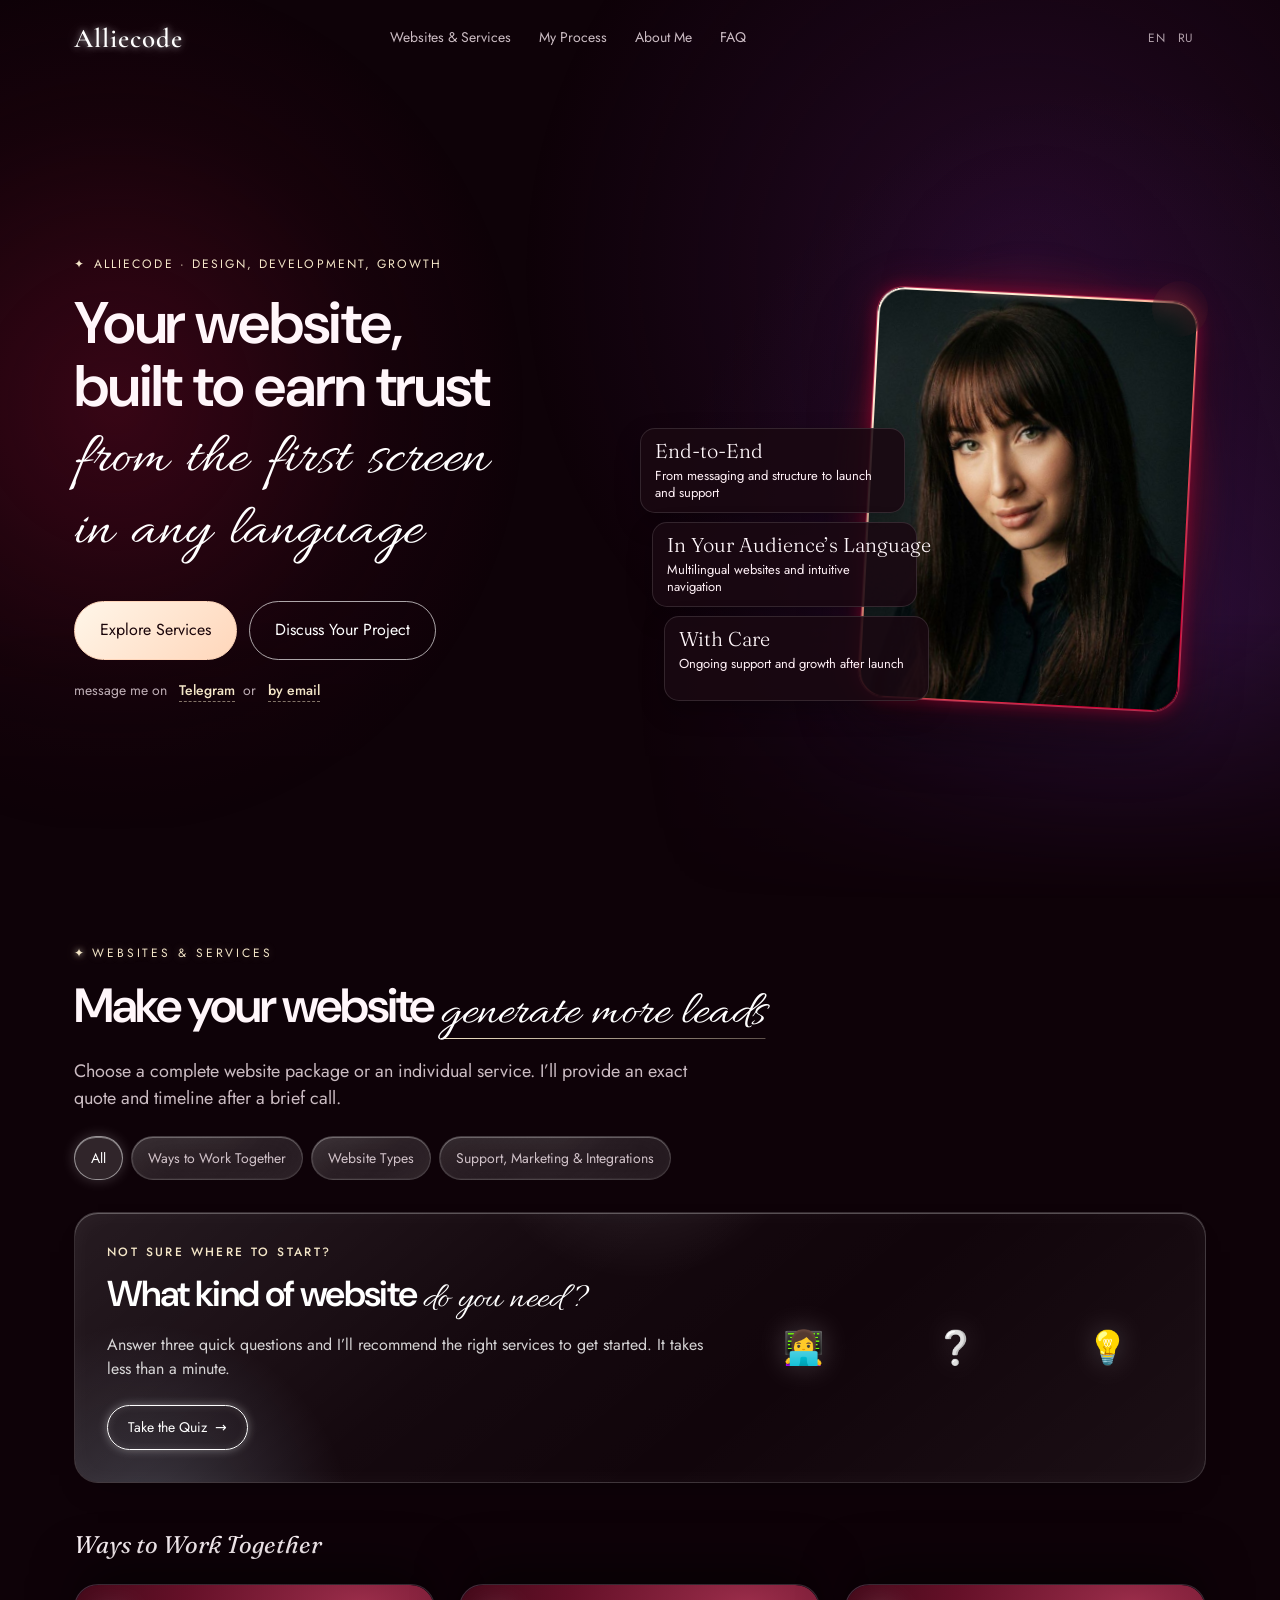
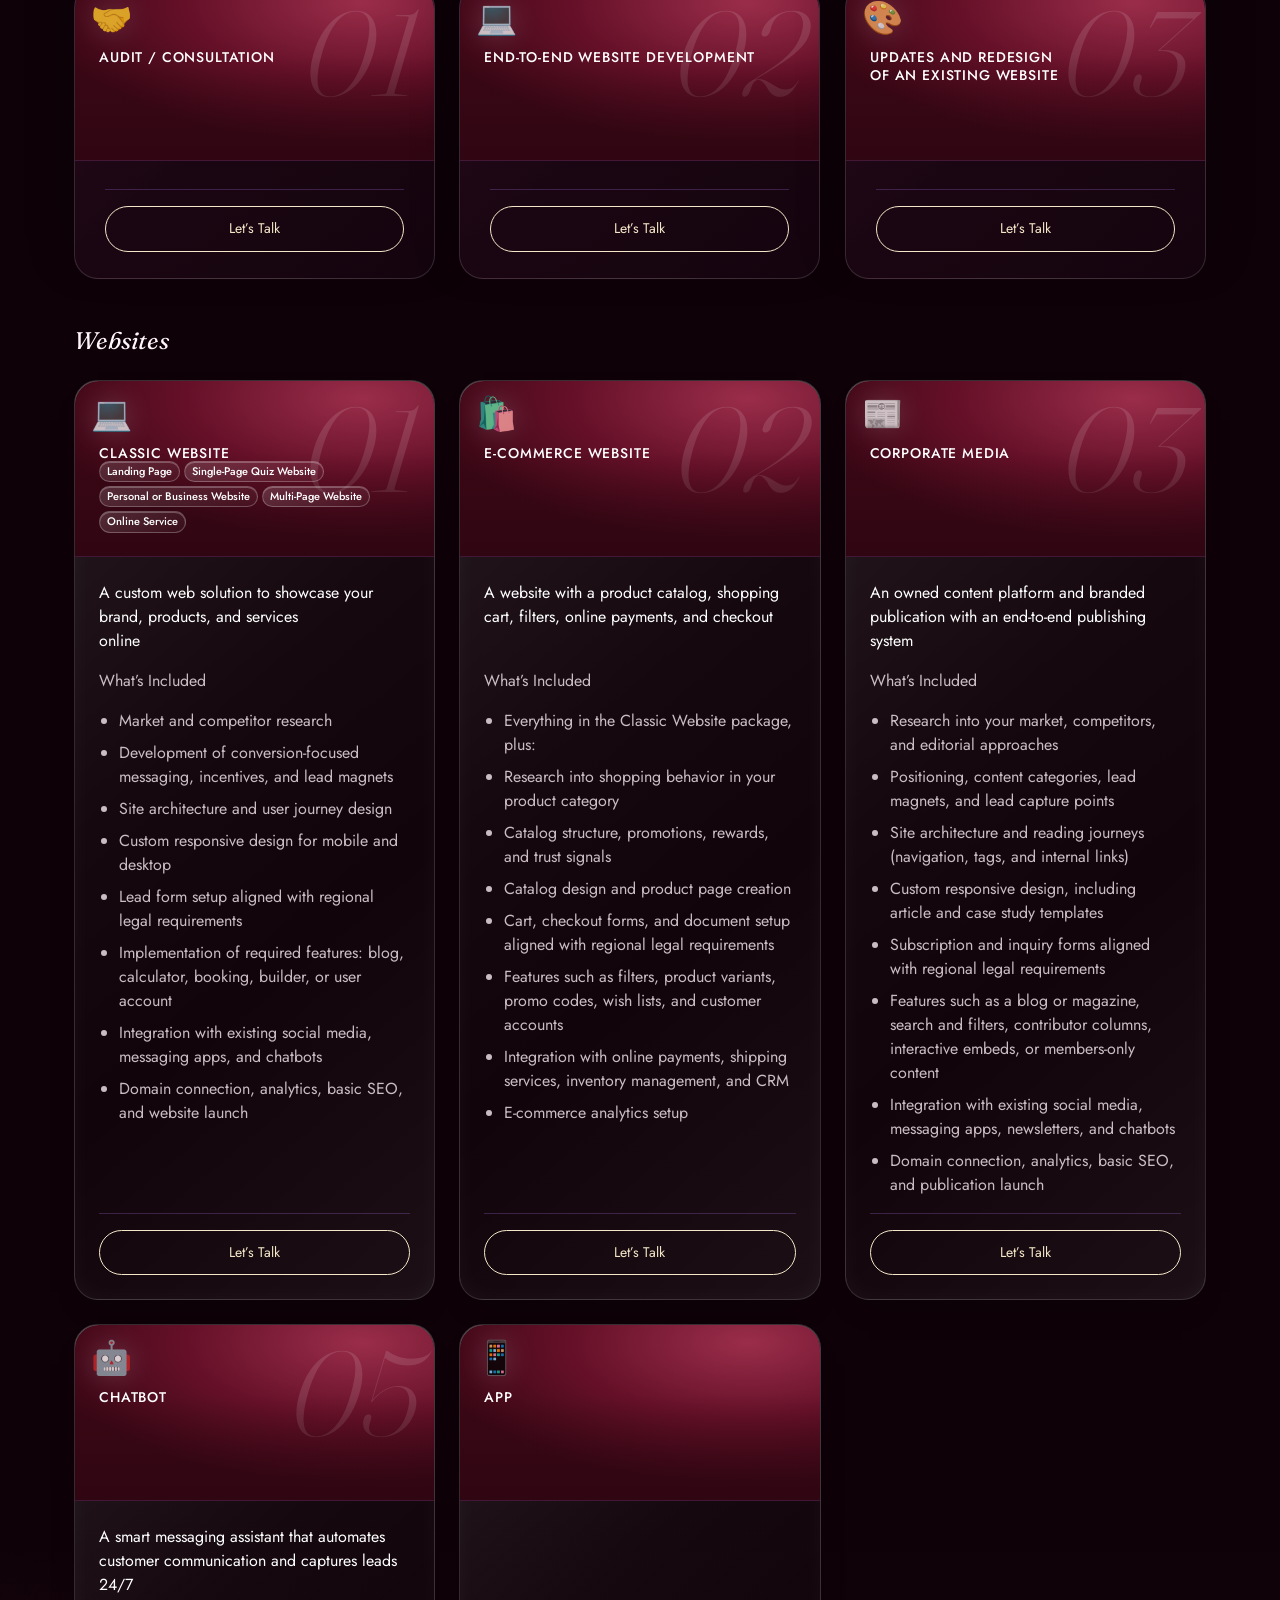
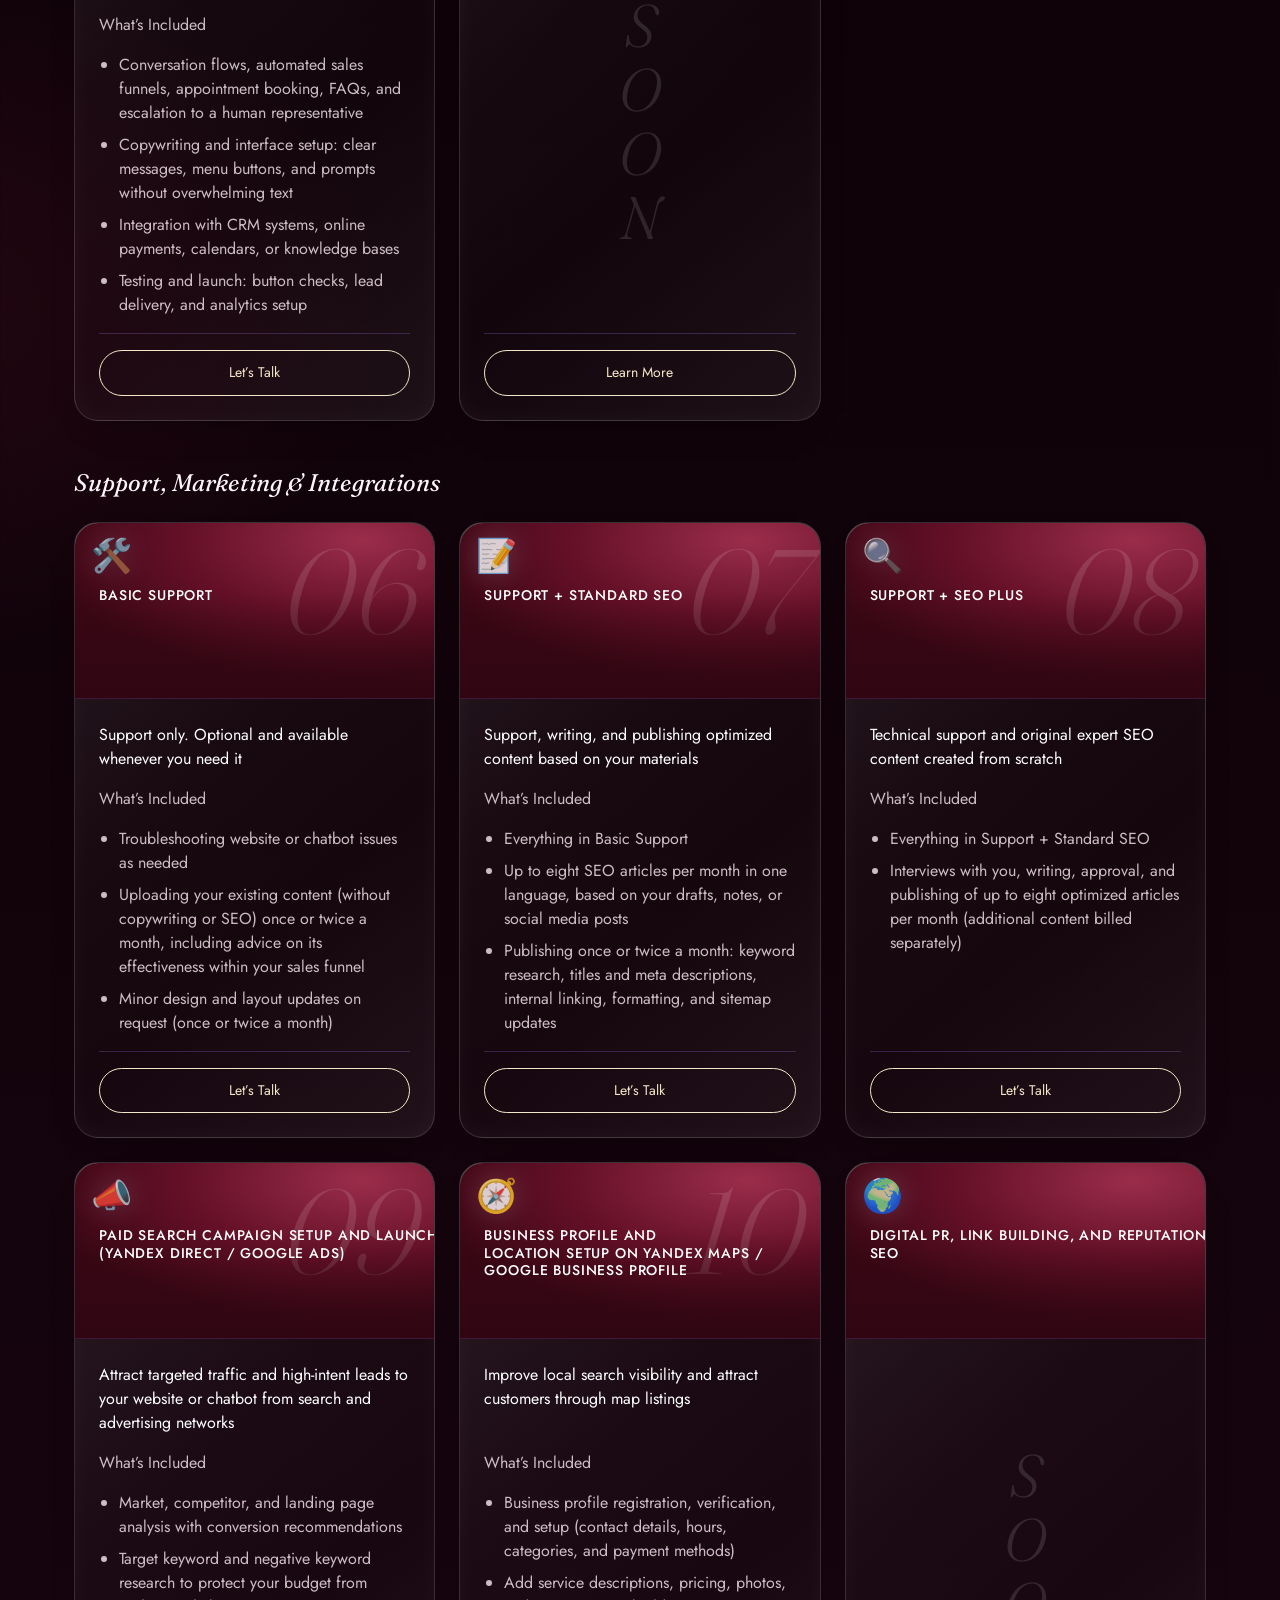
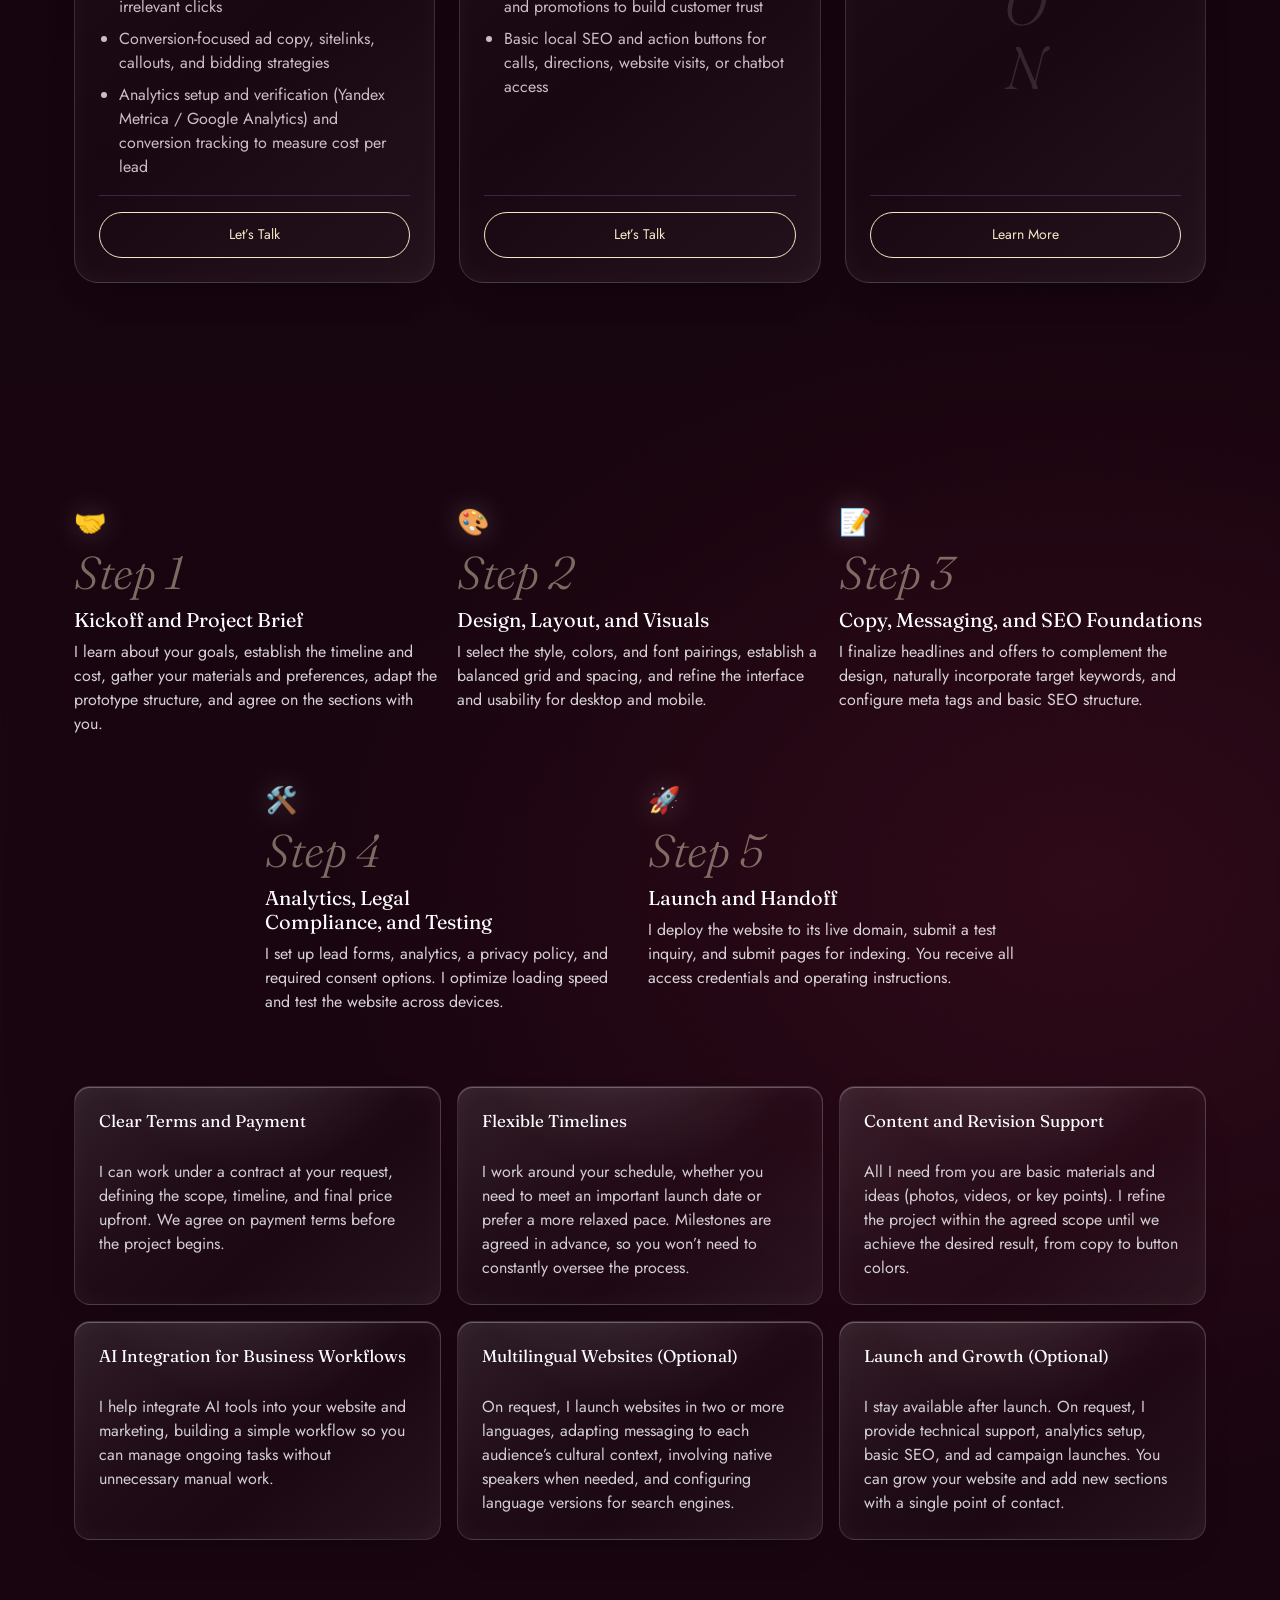
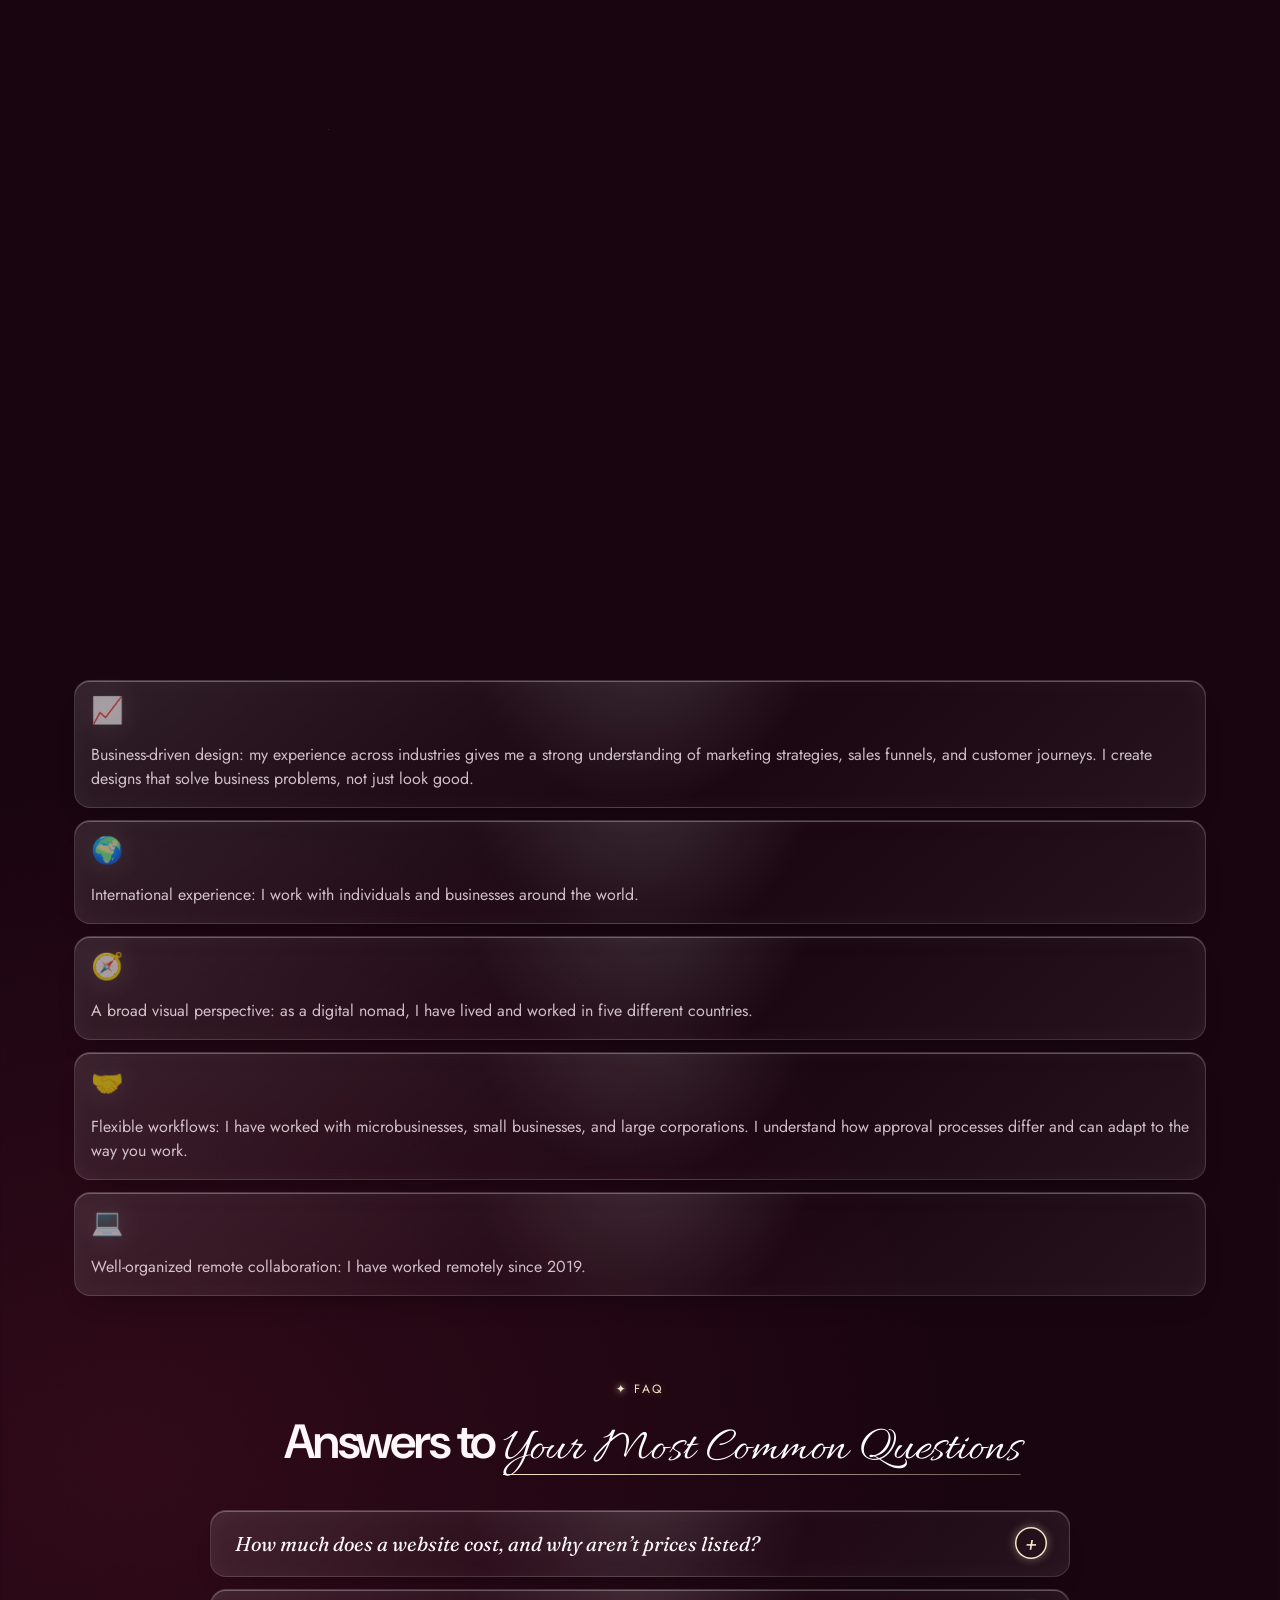
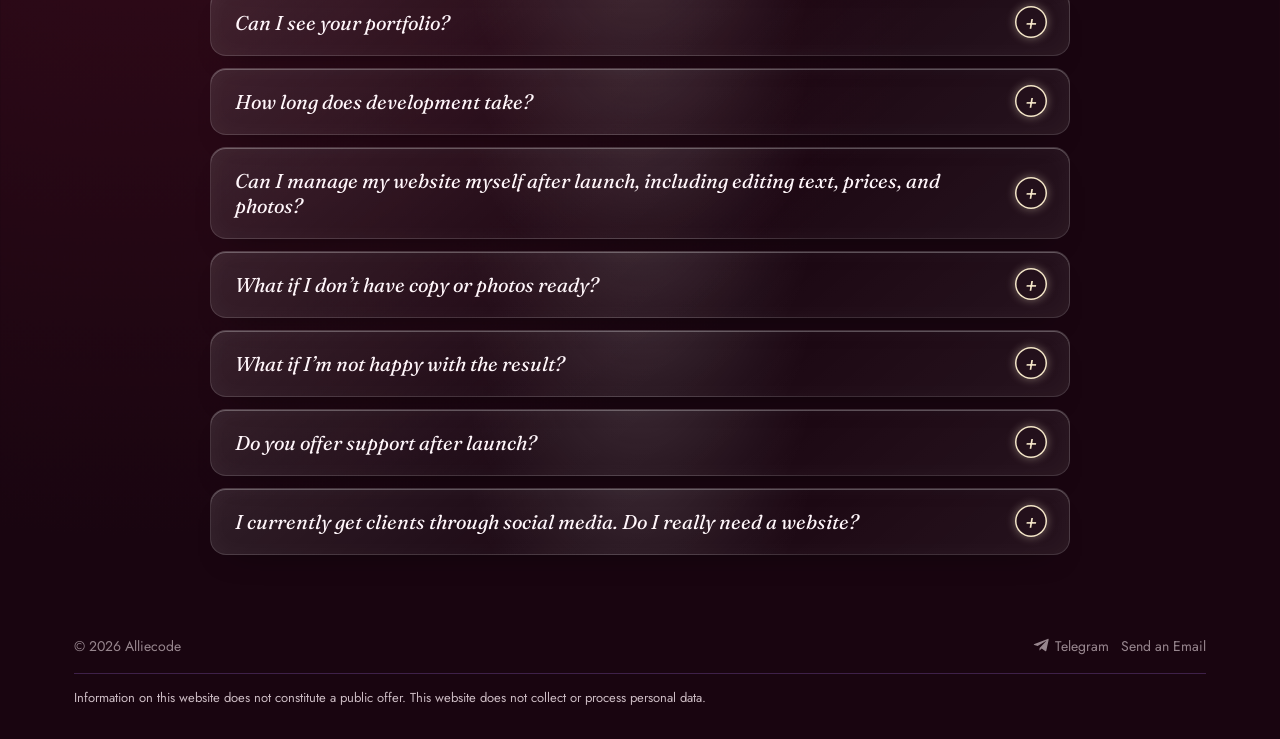
==== en.html @ 8d686601 "Match crimson trial to sampled reference reds; preserve solar" ====
<!DOCTYPE html>

<html lang="en-US">
<head><link rel="alternate" hreflang="ru" href="https://alyakacc.github.io/alliecode/ru.html"><link rel="alternate" hreflang="en-US" href="https://alyakacc.github.io/alliecode/">
<meta charset="utf-8"/>
<meta content="width=device-width,initial-scale=1,viewport-fit=cover" name="viewport"/>
<meta content="only dark" name="color-scheme"/>
<meta content="#0E0208" name="theme-color"/>
<style>html{background-color:#0E0208}</style>
<title>Alliecode Design &amp; Development</title>
<meta content="A website that earns trust from the first screen, in any language" name="description"/>

<link href="https://fonts.googleapis.com" rel="preconnect"/>
<link crossorigin="" href="https://fonts.gstatic.com" rel="preconnect"/>
<link href="https://fonts.googleapis.com/css2?family=Fraunces:ital,opsz,wght@0,9..144,300..500;1,9..144,300..500&amp;family=Jost:wght@300;400;500;600&amp;family=Cormorant+Garamond:ital,wght@0,500;0,600;1,500&amp;display=swap" rel="preload" as="style" onload="this.onload=null;this.rel='stylesheet'"/><noscript><link href="https://fonts.googleapis.com/css2?family=Fraunces:ital,opsz,wght@0,9..144,300..500;1,9..144,300..500&amp;family=Jost:wght@300;400;500;600&amp;family=Cormorant+Garamond:ital,wght@0,500;0,600;1,500&amp;display=swap" rel="stylesheet"/></noscript>
<style>
  /* Версия по структуре прототипа «Лид 4»: тексты, цвета и шрифты Alliecode Studio */
  :root{
    color-scheme:only dark;
    /* Основа: чистый белый и свежий нежно-голубой */
    --white:#FFFFFF;
    --sky-50:#F7FBFE;
    --sky-100:#EEF6FD;
    --sky-200:#DCEEFA;
    --sky-300:#BFDDF3;
    --blush-50:#FDF6F8;
    --blush-100:#FBEEF2;
    --ink:#24101A;
    --text:#5A3442;
    --muted:#93606F;
    /* Фирменное бордо */
    --bordo-900:#2A0510;
    --bordo-800:#4F0A1D;
    --bordo-700:#651028;
    --bordo-600:#7D1A35;
    --bordo-500:#9A2D4A;
    /* Белое золото */
    --gold-600:#B8925A;
    --gold-500:#E2C793;
    --gold-300:#F4E6C8;
    --gold-100:#FBF3E3;
    --gold-ink:#7A5A26;
    --line:rgba(125,26,53,.12);
    --grad-deep:linear-gradient(125deg,#2A0510 0%,#4F0A1D 45%,#7D1A35 100%);
    --grad-gold:linear-gradient(135deg,#FFF9EE 0%,#F4E6C8 45%,#E2C793 100%);
    --grad-baby:linear-gradient(135deg,#F4FAFE 0%,#DCEEFA 50%,#BFDDF3 100%);
    --grad-blush:linear-gradient(135deg,#FDF4F6 0%,#F5DCE3 50%,#EBC2CE 100%);
    --grad-sky:linear-gradient(135deg,#FFFFFF 0%,#F4FAFE 55%,#E3F0FB 100%);
    --serif:"Fraunces",Georgia,"Times New Roman",serif;
    --sans:"Jost",system-ui,-apple-system,"Segoe UI",sans-serif;
    --logo:"Cormorant Garamond",Georgia,serif;
    --emoji:"Apple Color Emoji","Segoe UI Emoji","Noto Color Emoji",sans-serif;
    --r:22px;
  }
  *{box-sizing:border-box;margin:0;padding:0}
  html{scroll-behavior:smooth;scroll-padding-top:80px}
  body{font-family:var(--sans);color:var(--ink);background:var(--white);font-size:16px;line-height:1.6;-webkit-font-smoothing:antialiased;overflow-x:hidden}
  a{color:inherit;text-decoration:none}
  img{max-width:100%;display:block}
  .wrap{max-width:1180px;margin:0 auto;padding-left:max(24px,env(safe-area-inset-left,0px));padding-right:max(24px,env(safe-area-inset-right,0px))}
  section{padding:110px 0}
  h1,h2,h3{font-family:var(--serif);font-weight:300;color:var(--ink);line-height:1.08}
  h1{font-size:clamp(40px,5.2vw,66px);letter-spacing:-.02em}
  h2{font-size:clamp(32px,3.8vw,48px);letter-spacing:-.015em;margin-bottom:18px}
  h3{font-size:22px;font-weight:400}
  em{font-style:italic;color:var(--bordo-600)}
  /* Слово с маркером из белого золота */
  .mark{font-style:italic;background:linear-gradient(transparent 62%,var(--gold-300) 62%,var(--gold-300) 92%,transparent 92%);padding:0 .08em}
  p{color:var(--text);font-size:17px;font-weight:300}
  .eyebrow{display:inline-flex;align-items:center;gap:10px;font-size:12px;font-weight:500;letter-spacing:.2em;text-transform:uppercase;color:var(--bordo-600);margin-bottom:20px}
  .eyebrow::before{content:"✦";font-size:12px;letter-spacing:0;color:var(--gold-600)}
  .lead{max-width:640px}
  .center{text-align:center}
  .center .lead{margin:0 auto}
  .emo{font-family:var(--emoji);font-style:normal}

  /* Кнопки */
  .btn{display:inline-flex;align-items:center;justify-content:center;gap:10px;padding:16px 26px;border-radius:999px;font-family:var(--sans);font-size:16px;font-weight:500;cursor:pointer;border:0;transition:filter .35s,color .35s,border-color .35s,background .35s}
  .btn svg{width:19px;height:19px;flex:none}
  .btn-bordo{background:var(--grad-deep);color:#fff;box-shadow:0 12px 28px -12px rgba(79,10,29,.6)}
  .btn-bordo:hover{filter:brightness(1.2) saturate(1.1)}
  .btn-gold{background:var(--grad-gold);color:var(--bordo-800);box-shadow:0 12px 26px -14px rgba(244,230,200,.6)}
  .btn-gold:hover{filter:saturate(1.35) brightness(1.03);color:var(--bordo-700)}
  .btn-baby{background:var(--grad-baby);color:var(--bordo-800);box-shadow:0 12px 26px -14px rgba(63,132,196,.5)}
  .btn-baby:hover{filter:saturate(1.4) brightness(1.03);color:var(--bordo-700)}
  .btn-ghost{background:#fff;color:var(--bordo-800);border:1px solid rgba(125,26,53,.22)}
  .btn-ghost:hover{border-color:var(--bordo-600);color:var(--bordo-700)}
  .btn-light{background:#fff;color:var(--bordo-800)}
  .btn-light:hover{filter:brightness(.97)}

  /* Шапка */
  header{position:sticky;top:0;z-index:50;background:rgba(255,255,255,.9);backdrop-filter:blur(14px);-webkit-backdrop-filter:blur(14px);border-bottom:1px solid transparent;transition:border-color .3s}
  header.scrolled{border-color:var(--line)}
  .nav{display:flex;align-items:center;justify-content:space-between;height:76px;gap:16px}
  /* Логотип в стиле old money */
  .logo{display:inline-flex;flex-direction:column;align-items:center;font-family:var(--logo);font-weight:600;font-size:27px;line-height:1;letter-spacing:.035em;color:var(--bordo-900);white-space:nowrap}
  .logo small{display:flex;align-items:center;gap:8px;font-family:var(--logo);font-weight:500;font-size:10.5px;letter-spacing:.48em;text-transform:uppercase;color:var(--bordo-600);margin-top:5px;padding-left:.48em}
  .logo small::before,.logo small::after{content:"";width:16px;height:1px;background:currentColor;opacity:.55}
  .menu{display:flex;gap:2px;margin:0 auto}
  .menu a{white-space:nowrap;padding:8px 13px;border-radius:999px;font-size:15px;color:var(--text);transition:background .2s,color .2s}
  .menu a:hover{background:var(--blush-100);color:var(--bordo-700)}
  .nav .btn{padding:12px 20px;font-size:15px}
  .burger{display:none;background:none;border:0;width:44px;height:44px;cursor:pointer}
  .burger span{display:block;width:22px;height:1.6px;background:var(--ink);margin:5px auto;transition:.3s}
  .burger.open span:first-child{transform:translateY(3.3px) rotate(45deg)}
  .burger.open span:last-child{transform:translateY(-3.3px) rotate(-45deg)}

  /* Первый экран: глубокое бордо со светом белого золота и нежно-голубого */
  .hero{padding:64px 0 100px;position:relative;overflow:hidden;background:radial-gradient(circle at 86% 14%,rgba(244,230,200,.32),transparent 40%),radial-gradient(circle at 6% 94%,rgba(191,221,243,.22),transparent 42%),var(--grad-deep)}
  .hero-grid{display:grid;grid-template-columns:1.1fr .9fr;gap:64px;align-items:center}
  .hero h1{color:#fff;font-size:clamp(38px,4.4vw,58px);line-height:1.08}
  .hero h1 em{color:var(--gold-300)}
  .hero .mark{color:#fff;background:linear-gradient(transparent 84%,rgba(244,230,200,.55) 84%,rgba(244,230,200,.55) 94%,transparent 94%)}
  .hero .eyebrow{color:var(--gold-300)}
  .hero .eyebrow::before{color:var(--gold-300)}
  .hero p.lead{margin:22px 0 30px;color:rgba(255,255,255,.84);max-width:580px}
  .hero-points{display:grid;grid-template-columns:repeat(3,1fr);gap:12px;margin-bottom:32px;max-width:640px}
  .hp{position:relative;overflow:hidden;border-radius:16px;padding:14px 16px;background:radial-gradient(120% 100% at 10% 0%,rgba(255,255,255,.2),rgba(255,255,255,0) 55%),rgba(255,255,255,.08);backdrop-filter:blur(10px);-webkit-backdrop-filter:blur(10px);box-shadow:inset 0 1px 0 rgba(255,255,255,.22)}
  .hp b{display:block;font-family:var(--serif);font-weight:400;font-size:19px;color:var(--gold-300)}
  .hp span{font-size:13.5px;color:rgba(255,255,255,.78);line-height:1.35;display:block;margin-top:4px}
  .hero-ctas{display:flex;gap:12px;flex-wrap:wrap}
  .hero .btn-ghost{background:rgba(255,255,255,.08);color:#fff;border-color:rgba(255,255,255,.35)}
  .hero .btn-ghost:hover{border-color:var(--gold-300);color:#fff}
  .hero-contacts{display:flex;align-items:center;gap:8px;flex-wrap:wrap;margin-top:18px;font-size:14.5px;color:rgba(255,255,255,.7)}
  .hero-contacts a{color:#fff;font-weight:500;border-bottom:1px dashed rgba(255,255,255,.6)}

  /* Портрет в стиле обложки Reels */
  .hero-visual{position:relative;width:100%;max-width:420px;justify-self:center}
  .reel{position:relative;aspect-ratio:3/4;border-radius:30px;overflow:hidden;background:radial-gradient(120% 90% at 20% 10%,#FFFFFF 0%,#F4FAFE 45%,#DCEEFA 100%);box-shadow:0 40px 70px -36px rgba(0,0,0,.55);transform:rotate(1.2deg)}
  .reel .ph{position:absolute;inset:0;display:grid;place-items:center;text-align:center;font-family:var(--serif);color:var(--bordo-700)}
  .reel .ph b{display:block;font-size:150px;font-weight:300;font-style:italic;line-height:1;margin-top:-60px}
  .reel .ph span{display:block;font-family:var(--sans);font-size:12.5px;letter-spacing:.16em;text-transform:uppercase;color:var(--muted)}
  .reel::after{content:"";position:absolute;inset:0;background:linear-gradient(180deg,rgba(42,5,16,0) 50%,rgba(42,5,16,.78) 100%)}
  .reel-cap{position:absolute;left:24px;right:24px;bottom:24px;z-index:2;font-family:var(--serif);font-weight:300;font-size:clamp(25px,2.5vw,32px);line-height:1.08;color:#fff}
  .reel-cap em{color:var(--gold-300)}
  .reel-cap small{display:block;font-family:var(--sans);font-size:13px;font-weight:400;letter-spacing:.04em;color:rgba(255,255,255,.82);margin-top:10px}
  .reel-chip{position:absolute;top:18px;left:18px;z-index:2;font-size:12.5px;font-weight:500;padding:7px 12px;border-radius:999px;background:rgba(255,255,255,.92);color:var(--bordo-700)}
  .tape{position:absolute;width:110px;height:30px;background:rgba(244,230,200,.85);top:-12px;left:50%;transform:translateX(-50%) rotate(-3deg);z-index:3;box-shadow:0 2px 6px rgba(0,0,0,.08)}
  .badge{position:absolute;z-index:4;background:#fff;border-radius:16px;padding:12px 16px;box-shadow:0 20px 40px -18px rgba(0,0,0,.45);font-size:12.5px;color:var(--muted);line-height:1.3}
  .badge b{display:block;font-family:var(--serif);font-weight:400;font-size:22px;color:var(--bordo-700);line-height:1.1}
  .badge.b1{left:-70px;top:46%}
  .badge.b2{right:-30px;top:70px;max-width:170px}
  .glow{position:absolute;inset:-12%;z-index:-1;border-radius:50%;background:radial-gradient(circle,rgba(191,221,243,.35),transparent 65%);animation:glow 8s ease-in-out infinite}
  @keyframes glow{50%{transform:scale(1.06);opacity:.7}}

  /* Бегущая строка */
  .marquee{background:var(--bordo-900);color:#fff;padding:18px 0;overflow:hidden;white-space:nowrap}
  .marquee-track{display:inline-flex;gap:34px;animation:mq 46s linear infinite;font-family:var(--serif);font-style:italic;font-size:22px;font-weight:300}
  .marquee-track span{display:inline-flex;align-items:center;gap:34px}
  .marquee-track span::after{content:"";width:7px;height:7px;border-radius:50%;background:var(--gold-500)}
  @keyframes mq{to{transform:translateX(-50%)}}

  /* Полоса доверия */
  .trust-strip{background:#fff;border-bottom:1px solid var(--line)}
  .trust-strip .wrap{display:grid;grid-template-columns:repeat(4,1fr)}
  .trust-strip div{padding:26px 18px;text-align:center;border-right:1px solid var(--line)}
  .trust-strip div:last-child{border-right:0}
  .trust-strip b{display:block;font-family:var(--serif);font-weight:400;font-size:30px;line-height:1.1;color:var(--bordo-700)}
  .trust-strip span{font-size:14px;color:var(--muted)}

  /* Услуги */
  .routes-head{display:flex;justify-content:space-between;align-items:flex-end;gap:30px;flex-wrap:wrap}
  .filters{display:flex;gap:8px;flex-wrap:wrap}
  .filters button{font-family:var(--sans);font-size:14.5px;font-weight:500;padding:10px 16px;border-radius:999px;border:1px solid var(--line);background:#fff;color:var(--text);cursor:pointer;transition:.2s}
  .filters button:hover{border-color:var(--bordo-500)}
  .filters button.on{background:var(--bordo-700);color:#fff;border-color:var(--bordo-700)}
  .routes{display:grid;grid-template-columns:repeat(3,1fr);gap:20px;margin-top:44px}
  .route{background:#fff;border:1px solid var(--line);border-radius:var(--r);overflow:hidden;display:flex;flex-direction:column;transition:transform .3s,box-shadow .3s}
  .route:hover{transform:translateY(-4px);box-shadow:0 26px 50px -30px rgba(125,26,53,.45)}
  .route.hide{display:none}
  .route.pulse{box-shadow:0 0 0 3px var(--gold-500),0 26px 50px -30px rgba(125,26,53,.45)}
  .cover{position:relative;aspect-ratio:4/3;overflow:hidden;background:var(--grad-deep)}
  .cover.c-gold{background:radial-gradient(90% 80% at 20% 15%,#FFFFFF,#F4E6C8 55%,#E2C793)}
  .cover.c-baby{background:radial-gradient(90% 80% at 20% 15%,#FFFFFF,#DCEEFA 55%,#A9D3F0)}
  .cover.c-blush{background:radial-gradient(90% 80% at 20% 15%,#FFFFFF,#F5DCE3 55%,#E2AEBD)}
  .cover.c-wine{background:radial-gradient(90% 80% at 80% 10%,#9A2D4A,#651028 55%,#3A0715)}
  .cover .num{position:absolute;right:18px;top:6px;font-family:var(--serif);font-style:italic;font-weight:300;font-size:120px;line-height:1;color:rgba(255,255,255,.12)}
  .cover::after{content:"";position:absolute;inset:0;background:linear-gradient(180deg,rgba(42,5,16,0) 40%,rgba(42,5,16,.62) 100%)}
  .cover h3{position:absolute;left:20px;right:20px;bottom:18px;z-index:2;font-family:var(--sans);font-weight:500;font-size:16px;letter-spacing:.14em;text-transform:uppercase;color:#fff;line-height:1.35}
  .cover .chip{position:absolute;top:14px;left:14px;z-index:2;font-size:12px;font-weight:500;letter-spacing:.04em;padding:6px 11px;border-radius:999px;background:rgba(255,255,255,.94);color:var(--bordo-800)}
  .cover .chip.hit{background:var(--grad-gold);color:var(--bordo-800)}
  .cover .chip.soon{background:var(--grad-baby);color:var(--bordo-800)}
  .emo-badge{position:absolute;top:14px;right:14px;z-index:2;width:42px;height:42px;border-radius:50%;background:rgba(255,255,255,.9);display:grid;place-items:center;font-size:21px;line-height:1;box-shadow:0 8px 18px -10px rgba(0,0,0,.4)}
  .route .body{padding:20px 22px 22px;display:flex;flex-direction:column;flex:1}
  .route .body p{font-size:15px;margin-bottom:16px;flex:1}
  .route .for{font-size:13.5px;color:var(--bordo-600);font-weight:500;margin:-6px 0 12px;line-height:1.4;flex:none!important}
  .meta{display:flex;flex-wrap:wrap;gap:6px;margin-bottom:16px}
  .meta span{font-size:13px;font-weight:500;padding:5px 10px;border-radius:999px;background:var(--sky-100);color:var(--bordo-800)}
  .route .foot{display:flex;align-items:center;justify-content:space-between;gap:12px;border-top:1px solid var(--line);padding-top:16px}
  .price{font-family:var(--serif);font-size:21px;font-weight:400;color:var(--bordo-700);line-height:1.1}
  .price small{display:block;font-family:var(--sans);font-size:12px;font-weight:400;color:var(--muted);margin-top:3px}
  .route .btn{padding:10px 16px;font-size:14px}
  .note{margin-top:22px;font-size:14px;color:var(--muted)}

  /* Тест */
  .quiz{margin-top:40px}
  .quiz-cta{position:relative;overflow:hidden;display:grid;grid-template-columns:1.15fr .85fr;gap:30px;align-items:center;background:var(--grad-deep);border-radius:28px;padding:44px 48px;color:#fff}
  .quiz-cta::after{content:"";position:absolute;width:420px;height:420px;border-radius:50%;left:-140px;bottom:-260px;background:radial-gradient(circle,rgba(191,221,243,.22),transparent 70%);pointer-events:none}
  .quiz-cta > *{position:relative;z-index:1}
  .quiz-cta .q-kicker{font-size:12px;font-weight:500;letter-spacing:.2em;text-transform:uppercase;color:var(--gold-300)}
  .quiz-cta h3{color:#fff;font-size:clamp(28px,3.2vw,40px);font-weight:300;margin:14px 0 10px}
  .quiz-cta h3 em{color:var(--gold-300)}
  .quiz-cta p{color:rgba(255,255,255,.82);font-size:15.5px;margin-bottom:24px}
  .quiz-open{display:inline-flex;align-items:center;gap:12px;padding:15px 28px;border-radius:999px;border:0;background:#fff;color:var(--bordo-800);font:500 16px/1 var(--sans);cursor:pointer;transition:box-shadow .3s}
  .quiz-open:hover{box-shadow:0 0 0 7px rgba(255,255,255,.14)}
  .quiz-open i{font-style:normal;transition:transform .25s}
  .quiz-open[aria-expanded="true"] i{transform:rotate(90deg)}
  .q-snaps{display:flex;justify-content:center;align-items:center;height:220px}
  .q-snap{width:118px;background:#fff;border-radius:6px;padding:8px 8px 12px;box-shadow:0 18px 30px -16px rgba(0,0,0,.5);text-align:center;color:var(--ink);animation:snap 7s ease-in-out infinite}
  .q-snap .ph{height:92px;border-radius:3px;display:grid;place-items:center;font-size:40px;margin-bottom:8px}
  .q-snap:nth-child(1){transform:rotate(-8deg) translateX(18px);animation-delay:-1s}
  .q-snap:nth-child(1) .ph{background:var(--sky-200)}
  .q-snap:nth-child(2){position:relative;z-index:2;transform:translateY(-10px);animation-delay:-3s}
  .q-snap:nth-child(2) .ph{background:var(--blush-100)}
  .q-snap:nth-child(3){transform:rotate(7deg) translateX(-18px);animation-delay:-5s}
  .q-snap:nth-child(3) .ph{background:var(--gold-100)}
  .q-snap span:last-child{font-family:var(--serif);font-style:italic;font-size:16px}
  @keyframes snap{50%{margin-top:-10px}}
  .quiz-box{margin-top:14px;background:#fff;border:1px solid var(--line);border-top:4px solid var(--gold-500);border-radius:22px;padding:30px 28px;text-align:center}
  .quiz-box .q-n{font-size:12px;font-weight:500;letter-spacing:.14em;text-transform:uppercase;color:var(--bordo-600);margin-bottom:8px}
  .quiz-box h3{font-size:28px;margin-bottom:18px}
  .q-opts{display:grid;grid-template-columns:repeat(3,1fr);gap:12px;max-width:760px;margin:0 auto}
  .q-opts button{display:flex;flex-direction:column;align-items:center;gap:10px;font:400 15.5px/1.3 var(--sans);padding:20px 14px 18px;border-radius:18px;border:1px solid var(--sky-300);background:linear-gradient(180deg,#fff,var(--sky-50));color:var(--ink);cursor:pointer;transition:transform .25s,border-color .25s,box-shadow .25s}
  .q-opts button .emo{font-size:30px;line-height:1}
  .q-opts button:hover{transform:translateY(-3px);border-color:var(--bordo-500);box-shadow:0 18px 30px -22px rgba(125,26,53,.55)}
  .q-res-list{display:grid;grid-template-columns:repeat(2,1fr);gap:14px;margin:6px 0 18px;text-align:left}
  .q-card{border:1px solid var(--line);border-left:4px solid var(--gold-500);border-radius:18px;padding:18px 20px;background:var(--sky-50)}
  .q-card h4{font-family:var(--serif);font-weight:400;font-size:23px;line-height:1.15;margin-bottom:6px}
  .q-card .q-meta{font-size:14px;color:var(--muted);margin-bottom:14px}
  .q-card .q-btns{display:flex;gap:8px;flex-wrap:wrap}
  .q-card .btn{padding:10px 16px;font-size:14px}
  .q-again{background:none;border:0;font:500 14px var(--sans);color:var(--bordo-600);text-decoration:underline;cursor:pointer}

  /* My Process */
  .how{background:var(--grad-deep);color:#fff;position:relative;overflow:hidden}
  .how::after{content:"";position:absolute;width:640px;height:640px;border-radius:50%;right:-220px;bottom:-320px;background:radial-gradient(circle,rgba(191,221,243,.2),transparent 70%)}
  .how h2,.how h3{color:#fff}
  .how em{color:var(--gold-300)}
  .how p{color:rgba(255,255,255,.82)}
  .how .eyebrow,.how .eyebrow::before{color:var(--gold-300)}
  .steps{display:grid;grid-template-columns:repeat(4,1fr);gap:18px;margin-top:50px;position:relative;z-index:1;list-style:none}
  .step{border-top:1px solid rgba(255,255,255,.28);padding-top:22px}
  .step .n{font-family:var(--serif);font-style:italic;font-size:44px;font-weight:300;color:var(--gold-300);line-height:1;margin-bottom:14px}
  .step h3{font-size:22px;margin-bottom:8px}
  .step p{font-size:15px}
  .extras{display:flex;flex-wrap:wrap;gap:10px;margin-top:40px;position:relative;z-index:1}
  .extras span{padding:10px 16px;border-radius:999px;background:rgba(255,255,255,.1);font-size:15px;font-weight:400}
  .guar{display:grid;grid-template-columns:repeat(4,1fr);gap:14px;margin-top:40px;position:relative;z-index:1;list-style:none}
  .guar li{background:rgba(255,255,255,.08);border-radius:18px;padding:18px 20px}
  .guar b{display:block;font-family:var(--serif);font-weight:400;font-size:21px;color:#fff;margin-bottom:4px}
  .guar span{font-size:14.5px;color:rgba(255,255,255,.8)}

  /* Для кого: карточки ниш */
  .niches{background:var(--sky-50)}
  .rv-grid{display:grid;grid-template-columns:repeat(3,1fr);gap:16px;margin-top:40px}
  .rv{background:#fff;border-radius:var(--r);padding:26px 24px;border:1px solid var(--line);display:flex;flex-direction:column}
  .rv .tag{align-self:flex-start;font-size:12px;font-weight:500;letter-spacing:.08em;padding:5px 11px;border-radius:999px;background:var(--sky-100);color:var(--bordo-700);margin-bottom:16px}
  .rv h3{font-size:23px;margin-bottom:8px}
  .rv p{font-size:15.5px;flex:1}
  .rv ul{list-style:none;display:grid;gap:6px;margin-top:14px}
  .rv li{font-size:15px;color:var(--text);padding-left:20px;position:relative;font-weight:300}
  .rv li::before{content:"✦";position:absolute;left:0;top:2px;font-size:11px;color:var(--gold-600)}
  .rv.cta{background:var(--grad-deep);border:0}
  .rv.cta h3,.rv.cta p{color:#fff}
  .rv.cta p{color:rgba(255,255,255,.8)}
  .rv.cta .tag{background:rgba(255,255,255,.12);color:var(--gold-300)}

  /* Скоро: ИИ-менеджер (на месте сертификата из прототипа) */
  .gift{background:#fff;border-bottom:1px solid var(--line)}
  .gift-grid{display:grid;grid-template-columns:1fr 1fr;gap:60px;align-items:center}
  .cert{position:relative;width:100%;max-width:540px;margin:0 auto;aspect-ratio:1.55/1;border-radius:20px;padding:16px;background:var(--grad-baby);box-shadow:0 34px 60px -34px rgba(63,132,196,.55);transform:rotate(-1.5deg)}
  .cert::before{content:"";position:absolute;top:-12px;left:50%;width:110px;height:28px;background:rgba(244,230,200,.9);transform:translateX(-50%) rotate(2deg);z-index:2}
  .cert-in{position:relative;height:100%;border-radius:12px;background:linear-gradient(180deg,#FFFFFF,#F7FBFE);display:grid;place-items:center;overflow:hidden}
  .cert-tx{position:relative;text-align:center;padding:0 12%}
  .cert .c1{font-size:10.5px;font-weight:500;letter-spacing:.26em;text-transform:uppercase;color:var(--bordo-600)}
  .cert .c2{font-family:var(--serif);font-weight:300;font-size:clamp(28px,3.2vw,40px);color:var(--ink);line-height:1.04;margin:10px 0 8px}
  .cert .c3{font-size:13px;color:var(--muted)}
  .cert .c4{display:flex;align-items:center;justify-content:center;gap:10px;margin-top:14px;font-size:22px}
  .cert .c4::before,.cert .c4::after{content:"";width:34px;height:1px;background:var(--sky-300)}
  .occasions{display:flex;flex-wrap:wrap;gap:8px;margin:22px 0 4px}
  .occasions > span{padding:8px 14px;border-radius:999px;background:var(--sky-50);border:1px solid var(--sky-200);font-size:14.5px;color:var(--text)}

  /* About Me */
  .about{background:var(--blush-50)}
  .about-grid{display:grid;grid-template-columns:.85fr 1.15fr;gap:70px;align-items:center}
  .snap{position:relative;background:#fff;padding:12px 12px 14px;border-radius:8px;box-shadow:0 34px 60px -32px rgba(125,26,53,.4);transform:rotate(-1.6deg);max-width:430px;margin:0 auto;width:100%}
  .about-photo{position:relative;aspect-ratio:4/5;overflow:hidden;border-radius:4px;background:var(--grad-deep);display:grid;place-items:center}
  .about-photo .ph{text-align:center;font-family:var(--serif);color:rgba(255,255,255,.88)}
  .about-photo .ph b{display:block;font-size:120px;font-weight:300;font-style:italic;line-height:1}
  .about-photo .ph span{font-family:var(--sans);font-size:12.5px;letter-spacing:.16em;text-transform:uppercase;opacity:.75}
  .plaque{position:absolute;left:14%;right:14%;bottom:8%;z-index:2;display:flex;flex-direction:column;align-items:center;text-align:center;gap:4px;padding:10px 12px;background:#fff;border-radius:14px;box-shadow:0 14px 30px -14px rgba(0,0,0,.45)}
  .plaque .p1{font-size:10px;font-weight:500;letter-spacing:.22em;text-transform:uppercase;color:var(--bordo-600)}
  .plaque .p2{font-family:var(--serif);font-style:italic;font-size:20px;line-height:1.1;color:var(--ink)}
  .about p+p{margin-top:14px}
  .facts{display:grid;grid-template-columns:repeat(2,1fr);gap:12px;margin-top:28px}
  .fact{background:#fff;border-radius:16px;padding:16px 18px;display:flex;gap:12px;align-items:flex-start;box-shadow:0 14px 30px -24px rgba(125,26,53,.35)}
  .fact .emo{font-size:22px;line-height:1.2}
  .fact b{display:block;font-family:var(--serif);font-weight:400;font-size:19px;color:var(--ink)}
  .fact span{font-size:14px;color:var(--muted);line-height:1.4}
  .sign{font-family:var(--serif);font-style:italic;font-size:28px;font-weight:300;color:var(--bordo-700);margin-top:26px;line-height:1.2}
  .sign small{display:block;font-family:var(--sans);font-style:normal;font-size:14px;color:var(--muted);margin-top:6px}

  /* С чем помогу: страницы блокнота */
  .notes{background:#fff}
  .geo{display:flex;flex-wrap:wrap;justify-content:center;gap:8px 18px;font-family:var(--serif);font-size:22px;color:var(--ink);margin-top:6px}
  .geo span{display:inline-flex;align-items:center;gap:18px}
  .geo span:not(:last-child)::after{content:"·";color:var(--gold-600)}
  .pages{display:grid;grid-template-columns:repeat(3,1fr);gap:22px;margin-top:44px}
  .page{position:relative;background:#fff;border-radius:6px 18px 18px 6px;padding:30px 24px 24px 34px;box-shadow:0 18px 36px -26px rgba(125,26,53,.45);background-image:linear-gradient(90deg,transparent 22px,rgba(244,230,200,.55) 22px,rgba(244,230,200,.55) 23px,transparent 23px),repeating-linear-gradient(180deg,transparent 0 29px,rgba(169,211,240,.28) 29px 30px);transition:transform .3s}
  .page:nth-child(odd){transform:rotate(-.6deg)}
  .page:nth-child(even){transform:rotate(.6deg)}
  .page:hover{transform:rotate(0) translateY(-4px)}
  .page::before{content:"";position:absolute;top:-10px;left:40%;width:80px;height:22px;background:rgba(244,230,200,.9);transform:rotate(-2deg)}
  .page .ic{font-size:30px;line-height:1;margin-bottom:12px}
  .page h3{font-size:23px;line-height:1.15;margin-bottom:8px}
  .page p{font-size:15px;line-height:1.55}

  /* FAQ */
  .faq{background:var(--sky-50)}
  .faq-list{max-width:860px;margin:44px auto 0}
  details{background:#fff;border-radius:18px;border:1px solid var(--line);margin-bottom:12px;overflow:hidden}
  summary{list-style:none;cursor:pointer;padding:22px 64px 22px 26px;font-family:var(--serif);font-size:20px;font-weight:400;position:relative}
  summary::-webkit-details-marker{display:none}
  summary::after{content:"+";position:absolute;right:22px;top:50%;transform:translateY(-50%);width:32px;height:32px;border-radius:50%;background:var(--grad-gold);color:var(--bordo-800);display:grid;place-items:center;font-family:var(--sans);font-size:20px;transition:transform .3s}
  details[open] summary::after{transform:translateY(-50%) rotate(45deg)}
  details p{padding:0 26px 24px;font-size:16px}

  /* Заявка */
  .final{padding:110px 0}
  .final-card{background:var(--grad-deep);border-radius:36px;padding:70px 60px;color:#fff;position:relative;overflow:hidden;display:grid;grid-template-columns:1fr 1fr;gap:50px;align-items:start}
  .final-card::before{content:"";position:absolute;left:-120px;top:-140px;width:440px;height:440px;border-radius:50%;background:radial-gradient(circle,rgba(244,230,200,.22),transparent 70%)}
  .final-card > *{position:relative}
  .final-card h2{color:#fff}
  .final-card em{color:var(--gold-300)}
  .final-card p{color:rgba(255,255,255,.82)}
  .final-card .eyebrow,.final-card .eyebrow::before{color:var(--gold-300)}
  .final-card .contacts{display:flex;flex-wrap:wrap;gap:12px;margin-top:28px}
  .final-ava{display:flex;align-items:center;gap:14px;margin-top:30px}
  .final-ava i{width:58px;height:58px;border-radius:50%;flex:none;display:grid;place-items:center;font-family:var(--serif);font-style:italic;font-size:30px;color:var(--bordo-700);background:var(--grad-gold)}
  .final-ava p{font-family:var(--serif);font-style:italic;font-size:19px;color:#fff;line-height:1.3}
  form{background:#fff;border-radius:24px;padding:28px;color:var(--ink);display:grid;gap:14px}
  form h3{font-size:24px}
  label{display:grid;gap:6px;font-size:13.5px;font-weight:500;color:var(--text)}
  input,select,textarea{font:inherit;font-size:16px;font-weight:400;color:var(--ink);padding:13px 14px;border-radius:12px;border:1px solid var(--sky-300);background:var(--sky-50);width:100%}
  input:focus,select:focus,textarea:focus{outline:2px solid var(--bordo-500);outline-offset:1px;border-color:transparent}
  textarea{min-height:80px;resize:vertical}
  .consent{display:flex;gap:10px;align-items:flex-start;font-weight:400;font-size:13px;color:var(--muted);line-height:1.45}
  .consent input{width:18px;height:18px;margin-top:2px;flex:none;accent-color:var(--bordo-600)}
  .consent a{color:var(--bordo-700);text-decoration:underline}
  form .btn{width:100%}
  form .demo-note{margin:2px 0 0;padding:10px 12px;border-radius:12px;background:var(--gold-100);border:1px dashed var(--gold-500);color:var(--gold-ink)!important;font-size:13px;text-align:center}

  footer{border-top:1px solid var(--line);padding:34px 0 40px;font-size:14px;color:var(--muted)}
  footer .wrap{display:flex;justify-content:space-between;gap:20px;flex-wrap:wrap}
  footer .legal{flex-basis:100%;order:3;font-size:13px;padding-top:14px;border-top:1px solid var(--line)}
  footer .legal a{color:var(--bordo-700);text-decoration:underline}
  footer nav{display:flex;gap:18px;flex-wrap:wrap}
  footer a:hover{color:var(--bordo-700)}
  footer .tg-link{display:inline-flex;align-items:center;gap:6px}
  footer .tg-link svg{width:16px;height:16px}
  .fill{background:var(--gold-100);color:var(--gold-ink);border-radius:4px;padding:0 4px;font-weight:500;white-space:nowrap;font-style:normal;font-size:.85em}

  /* Нижняя панель на телефоне */
  .mbar{position:fixed;left:12px;right:12px;bottom:calc(12px + env(safe-area-inset-bottom,0px));z-index:60;display:none;gap:8px;padding:8px;border-radius:999px;background:rgba(255,255,255,.95);backdrop-filter:blur(12px);-webkit-backdrop-filter:blur(12px);box-shadow:0 16px 36px -14px rgba(125,26,53,.4);border:1px solid var(--line);transform:translateY(140%);transition:transform .35s}
  .mbar.show{transform:none}
  .mbar .btn{flex:1;padding:13px 16px;font-size:15px}

  .toast{position:fixed;left:50%;bottom:96px;z-index:70;transform:translate(-50%,20px);opacity:0;pointer-events:none;background:var(--bordo-900);color:#fff;font-size:14.5px;padding:12px 18px;border-radius:14px;max-width:calc(100% - 32px);text-align:center;transition:.3s}
  .toast.show{opacity:1;transform:translate(-50%,0)}

  dialog.doc{width:min(760px,calc(100% - 24px));max-height:min(86vh,900px);margin:auto;padding:38px 40px 34px;border:0;border-radius:24px;background:#fff;color:var(--text);box-shadow:0 40px 90px -30px rgba(42,5,16,.6);overflow:auto}
  dialog.doc::backdrop{background:rgba(42,5,16,.5);backdrop-filter:blur(4px);-webkit-backdrop-filter:blur(4px)}
  dialog.doc h2{font-size:clamp(28px,3.4vw,38px);margin-bottom:6px;padding-right:30px}
  dialog.doc h3{font-family:var(--sans);font-size:15px;font-weight:600;color:var(--ink);margin:22px 0 6px}
  dialog.doc p{font-size:15.5px;line-height:1.6}
  .doc-x{position:sticky;top:0;float:right;margin:-14px -18px 0 0;width:40px;height:40px;border-radius:50%;border:1px solid var(--line);background:#fff;font-size:24px;line-height:1;color:var(--ink);cursor:pointer}


  /* Первый экран: портрет в круге, как на референсе, в фирменных цветах */
  .hero.hero-v2{background:radial-gradient(60% 70% at 85% 30%,rgba(245,220,227,.55),transparent 60%),radial-gradient(50% 60% at 5% 100%,rgba(220,238,250,.6),transparent 60%),#FFFFFF;padding:56px 0 96px}
  .hero-v2 .hero-grid{grid-template-columns:1.05fr .95fr;gap:56px;align-items:center}
  .hero-v2 .eyebrow{color:var(--muted);letter-spacing:.24em}
  .hero-v2 .eyebrow::before{color:var(--gold-600)}
  .hero-v2 h1{color:var(--ink);font-size:clamp(40px,4.6vw,62px);line-height:1.04}
  .hero-v2 h1 em{color:var(--bordo-600)}
  .hero-v2 p.lead{color:var(--text);margin:22px 0 28px;max-width:560px}
  .hero-rows{display:grid;gap:10px;max-width:560px;margin-bottom:30px}
  .hr{display:flex;align-items:center;gap:22px;padding:13px 22px;border-radius:18px;background:#fff;border:1px solid var(--line);box-shadow:0 10px 24px -20px rgba(125,26,53,.35)}
  .hr b{flex:none;min-width:150px;font-family:var(--serif);font-weight:300;font-size:24px;color:var(--ink);line-height:1.1}
  .hr span{font-size:14.5px;color:var(--text);line-height:1.4}
  .hero-v2 .btn-ghost{background:#fff;color:var(--bordo-800);border-color:rgba(125,26,53,.22)}
  .hero-v2 .hero-contacts{color:var(--muted)}
  .hero-v2 .hero-contacts a{color:var(--bordo-700);border-bottom-color:rgba(125,26,53,.4)}
  .hero-photo{position:relative;width:100%;max-width:470px;justify-self:center;aspect-ratio:1/1.05}
  .ph-glow{position:absolute;inset:4% -6% 0 4%;border-radius:50%;background:radial-gradient(circle at 60% 40%,#FBE9EF 0%,#F5DCE3 40%,rgba(220,238,250,.6) 70%,transparent 72%);filter:blur(2px)}
  .ph-circle{position:absolute;inset:6% 2% 0 6%;border-radius:50%;overflow:hidden;background:#1E1418}
  .ph-circle img{width:100%;height:100%;object-fit:cover;object-position:50% 30%;-webkit-mask-image:linear-gradient(180deg,#000 72%,transparent 100%);mask-image:linear-gradient(180deg,#000 72%,transparent 100%)}
  .ph-circle::after{content:"";position:absolute;inset:0;border-radius:50%;background:linear-gradient(180deg,rgba(255,255,255,0) 66%,#fff 98%);pointer-events:none}
  .ph-badge{position:absolute;left:-6%;top:4%;z-index:2;max-width:210px;padding:16px 20px;border-radius:22px;background:rgba(255,255,255,.88);backdrop-filter:blur(10px);-webkit-backdrop-filter:blur(10px);box-shadow:0 22px 40px -24px rgba(125,26,53,.4);font-size:13px;line-height:1.4;color:var(--text)}
  .ph-badge b{display:block;font-family:var(--serif);font-weight:300;font-size:34px;line-height:1.05;color:var(--ink);margin-bottom:4px}
  .ph-badge.b2{left:auto;right:-4%;top:auto;bottom:16%;max-width:180px}
  .ph-badge.b2 b{font-size:24px;color:var(--bordo-700)}
  @media (max-width:880px){.hero.hero-v2{padding:24px 0 64px}.hero-v2 .hero-grid{grid-template-columns:1fr;gap:18px}.hero-photo{order:-1;max-width:420px}}
  @media (max-width:600px){.hero-v2 .eyebrow{font-size:10.5px;letter-spacing:.14em}.hero-v2 h1{font-size:40px;line-height:1.06}.hero-photo{max-width:360px;margin-left:auto;margin-right:-6px}.ph-badge{left:-2%;top:2%;padding:12px 16px;max-width:170px;font-size:12px}.ph-badge b{font-size:28px}.ph-badge.b2{display:none}.hr{gap:14px;padding:12px 16px}.hr b{min-width:118px;font-size:21px}.hr span{font-size:13.5px}.hero-v2 .hero-ctas .btn{width:100%}}
  @media (prefers-reduced-motion:reduce){.glow,.marquee-track,.q-snap{animation:none}}
  /* ===== Неоновый стиль: тёмная ночь, неоновое бордо-розовый, нежно-голубой и белое золото ===== */
  :root{--night:#0E0208;--night-2:#150510;--n-pink:#B57BFF;--n-wine:#8E3BD9;--n-blue:#FFFFFF;--n-gold:#F4E6C8;
    --ink:#FFF0F6;--text:rgba(255,240,246,.78);--muted:rgba(255,240,246,.55);--line:rgba(181,123,255,.24);
    --glow-pink:0 0 6px rgba(181,123,255,.9),0 0 18px rgba(181,123,255,.55),0 0 40px rgba(142,59,217,.35);
    --glow-blue:0 0 6px rgba(255,255,255,.9),0 0 18px rgba(255,255,255,.5);
    --glow-gold:0 0 6px rgba(244,230,200,.9),0 0 18px rgba(244,230,200,.45)}
  body{background:radial-gradient(1200px 700px at 85% -10%,rgba(181,0,42,.18),transparent 60%),radial-gradient(900px 600px at -10% 40%,rgba(125,26,53,.18),transparent 60%),radial-gradient(1000px 800px at 85% 65%,rgba(125,26,53,.22),transparent 75%),radial-gradient(1100px 900px at 10% 90%,rgba(125,26,53,.24),transparent 75%),linear-gradient(180deg,var(--night) 0%,var(--night) 35%,#190510 65%,#190510 100%);color:var(--text)}
  h1,h2,h3,h4{color:#FFF6FA}
  em{color:var(--n-pink);text-shadow:var(--glow-pink)}
  .eyebrow,.hero-v2 .eyebrow{color:var(--n-blue);text-shadow:var(--glow-blue)}
  .eyebrow::before,.hero-v2 .eyebrow::before{color:var(--n-gold);text-shadow:var(--glow-gold)}
  p,.hero-v2 p.lead{color:var(--text)}
  .mark{background:linear-gradient(transparent 82%,rgba(181,123,255,.7) 82%,rgba(181,123,255,.7) 92%,transparent 92%)}
  /* Шапка */
  header{background:rgba(14,2,8,.72);border-bottom:1px solid transparent}
  header.scrolled{border-color:rgba(181,123,255,.25);box-shadow:0 1px 18px rgba(181,123,255,.15)}
  .logo{color:#FFF6FA;text-shadow:0 0 10px rgba(181,123,255,.6)}
  .logo small{color:var(--n-blue);text-shadow:var(--glow-blue)}
  .menu a{color:var(--text)}
  .menu a:hover{background:rgba(181,123,255,.12);color:#fff;text-shadow:var(--glow-pink)}
  .burger span{background:#fff}
  /* Кнопки — неоновые трубки */
  .btn{border-radius:999px}
  .btn-bordo{background:rgba(181,123,255,.08);color:#fff;border:1.5px solid var(--n-pink);box-shadow:0 0 12px rgba(181,123,255,.6),inset 0 0 12px rgba(181,123,255,.35);text-shadow:0 0 8px rgba(181,123,255,.9)}
  .btn-bordo:hover{filter:none;background:rgba(181,123,255,.18);box-shadow:0 0 22px rgba(181,123,255,.85),inset 0 0 16px rgba(181,123,255,.5)}
  .btn-gold{background:rgba(244,230,200,.06);color:var(--n-gold);border:1.5px solid var(--n-gold);box-shadow:0 0 12px rgba(244,230,200,.5),inset 0 0 10px rgba(244,230,200,.25);text-shadow:var(--glow-gold)}
  .btn-gold:hover{filter:none;color:#FBF3E3;background:rgba(244,230,200,.14)}
  .btn-baby{background:rgba(255,255,255,.06);color:var(--n-blue);border:1.5px solid var(--n-blue);box-shadow:0 0 12px rgba(255,255,255,.5),inset 0 0 10px rgba(255,255,255,.25);text-shadow:var(--glow-blue)}
  .btn-baby:hover{filter:none;color:#E6F8FF;background:rgba(255,255,255,.14)}
  .btn-ghost,.hero-v2 .btn-ghost,.hero .btn-ghost{background:transparent;color:#fff;border:1px solid rgba(255,255,255,.55);box-shadow:0 0 10px rgba(255,255,255,.25)}
  .btn-ghost:hover{border-color:var(--n-blue);color:#fff;box-shadow:0 0 16px rgba(255,255,255,.5)}
  .btn-light{background:transparent;color:#fff;border:1.5px solid rgba(255,255,255,.8);box-shadow:0 0 12px rgba(255,255,255,.35)}
  /* Первый экран */
  .hero.hero-v2{background:radial-gradient(55% 65% at 80% 35%,rgba(142,59,217,.28),transparent 62%),radial-gradient(45% 55% at 0% 100%,rgba(125,26,53,.3),transparent 60%),transparent}
  .hero-v2 h1{color:#FFF6FA}
  .hero-v2 h1 em{color:var(--n-pink);text-shadow:var(--glow-pink);animation:neonPulse 4.5s ease-in-out infinite}
  @keyframes neonPulse{50%{text-shadow:0 0 4px rgba(181,123,255,.8),0 0 12px rgba(181,123,255,.4),0 0 26px rgba(142,59,217,.25)}}
  .hr{background:rgba(255,255,255,.03);border:1px solid rgba(181,123,255,.3);box-shadow:inset 0 0 18px rgba(181,123,255,.06)}
  .hr b{color:#FFF6FA}
  .hr span{color:var(--text)}
  .hero-v2 .hero-contacts{color:var(--muted)}
  .hero-v2 .hero-contacts a{color:var(--n-blue);border-bottom-color:rgba(255,255,255,.5);text-shadow:var(--glow-blue)}
  .ph-glow{background:radial-gradient(circle at 50% 50%,rgba(142,59,217,.35) 0%,rgba(125,26,53,.25) 55%,transparent 70%);filter:blur(6px)}
  .ph-badge{background:rgba(21,5,16,.78);border:1px solid rgba(255,255,255,.45);box-shadow:0 0 18px rgba(255,255,255,.25);color:var(--text)}
  .ph-badge b{color:#FFF6FA;text-shadow:0 0 10px rgba(255,255,255,.35)}
  .ph-badge.b2{border-color:rgba(181,123,255,.5);box-shadow:0 0 18px rgba(181,123,255,.3)}
  .ph-badge.b2 b{color:var(--n-pink);text-shadow:var(--glow-pink)}
  /* Портрет: меньше и дальше, подложка в бордовых тонах, неоновое кольцо */
  .hero-photo{max-width:400px}
  .ph-circle{background:radial-gradient(circle at 50% 38%,#8A2443 0%,#651028 45%,#3A0715 80%,#2A0510 100%);box-shadow:0 0 0 1.5px rgba(181,123,255,.85),0 0 18px rgba(181,123,255,.55),0 0 46px rgba(142,59,217,.35)}
  .ph-circle img{position:absolute;left:50%;bottom:0;width:74%;height:auto;transform:translateX(-50%);object-fit:contain;-webkit-mask-image:radial-gradient(ellipse 58% 62% at 50% 48%,#000 52%,transparent 78%);mask-image:radial-gradient(ellipse 58% 62% at 50% 48%,#000 52%,transparent 78%)}
  .ph-circle::after{background:linear-gradient(180deg,rgba(42,5,16,0) 70%,rgba(42,5,16,.55) 100%)}
  /* Бегущая строка и полоса доверия */
  .marquee{background:#08010A;border-top:1px solid rgba(181,123,255,.3);border-bottom:1px solid rgba(181,123,255,.3)}
  .marquee-track{color:#F1E6FF;text-shadow:0 0 10px rgba(181,123,255,.7)}
  .marquee-track span::after{background:var(--n-blue);box-shadow:var(--glow-blue)}
  .trust-strip{background:transparent;border-bottom:1px solid var(--line)}
  .trust-strip b{color:var(--n-gold);text-shadow:var(--glow-gold)}
  /* Разделы и карточки — тёмное стекло с неоновой кромкой */
  .niches,.gift,.about,.notes,.faq{background:transparent}
  .about,.faq{background:rgba(255,255,255,.015)}
  .route,.rv,.fact,.page,details,.q-card,.quiz-box,form,.snap{background:rgba(255,255,255,.035);border:1px solid rgba(181,123,255,.28);box-shadow:inset 0 0 22px rgba(181,123,255,.05)}
  .route:hover,.rv:hover,.page:hover{box-shadow:0 0 0 1px rgba(181,123,255,.6),0 0 26px rgba(181,123,255,.3)}
  .cover{box-shadow:inset 0 -1px 0 rgba(181,123,255,.4)}
  .cover.c-gold,.cover.c-baby,.cover.c-blush{filter:saturate(1.15)}
  .meta span,.rv .tag{background:rgba(255,255,255,.1);color:var(--n-blue);box-shadow:inset 0 0 0 1px rgba(255,255,255,.3)}
  .route .for{color:var(--n-pink)}
  .route .foot{border-top-color:var(--line)}
  .price{color:var(--n-gold);text-shadow:0 0 8px rgba(244,230,200,.5)}
  .filters button{background:transparent;color:var(--text);border-color:rgba(255,255,255,.35)}
  .filters button.on{background:rgba(181,123,255,.15);color:#fff;border-color:var(--n-pink);box-shadow:0 0 12px rgba(181,123,255,.5)}
  .note{color:var(--muted)}
  .rv li{color:var(--text)}
  .rv.cta{background:linear-gradient(135deg,rgba(142,59,217,.2),rgba(42,5,16,.6));border-color:rgba(181,123,255,.6)}
  /* Тест, «Как проходит», заявка — бордовая ночь с неоновой рамкой */
  .quiz-cta,.how,.final-card{background:radial-gradient(70% 90% at 90% 0%,rgba(142,59,217,.35),transparent 60%),linear-gradient(135deg,#1A0410,#2A0510 60%,#3A0715)}
  .quiz-cta,.final-card{box-shadow:0 0 0 1px rgba(181,123,255,.45),0 0 30px rgba(181,123,255,.18)}
  .how{border-top:1px solid rgba(181,123,255,.3);border-bottom:1px solid rgba(181,123,255,.3)}
  .how em,.quiz-cta h3 em,.final-card em{color:var(--n-pink)}
  .step .n{color:var(--n-gold);text-shadow:var(--glow-gold)}
  .guar li,.extras span{background:rgba(255,255,255,.04);box-shadow:inset 0 0 0 1px rgba(255,255,255,.25)}
  .quiz-open{background:transparent;color:#fff;border:1.5px solid var(--n-blue);box-shadow:0 0 14px rgba(255,255,255,.5);text-shadow:var(--glow-blue)}
  .q-snap{background:#1A0712;color:#fff;box-shadow:0 0 0 1px rgba(181,123,255,.4),0 0 18px rgba(181,123,255,.25)}
  .q-opts button{background:rgba(255,255,255,.03);border-color:rgba(255,255,255,.35);color:#fff}
  .q-opts button:hover{border-color:var(--n-pink);box-shadow:0 0 16px rgba(181,123,255,.4)}
  .quiz-box{border-top:2px solid var(--n-gold)}
  .q-card{border-left:3px solid var(--n-gold)}
  /* ИИ-менеджер */
  .cert{background:linear-gradient(135deg,rgba(255,255,255,.25),rgba(181,123,255,.25));box-shadow:0 0 30px rgba(255,255,255,.25)}
  .cert-in{background:#12040C}
  .cert .c2{color:#FFF6FA}
  .occasions > span{background:rgba(255,255,255,.06);border-color:rgba(255,255,255,.3);color:var(--text)}
  /* About Me и блокнот */
  .about-photo{background:linear-gradient(135deg,#2A0510,#651028)}
  .plaque{background:#12040C;box-shadow:0 0 0 1px rgba(181,123,255,.4)}
  .plaque .p1{color:var(--n-blue)}
  .plaque .p2{color:#FFF6FA}
  .fact b{color:#FFF6FA}
  .sign{color:var(--n-pink);text-shadow:var(--glow-pink)}
  .geo{color:#FFF6FA}
  .page{background-image:linear-gradient(90deg,transparent 22px,rgba(181,123,255,.45) 22px,rgba(181,123,255,.45) 23px,transparent 23px),repeating-linear-gradient(180deg,transparent 0 29px,rgba(255,255,255,.12) 29px 30px)}
  .page::before{background:rgba(244,230,200,.35);box-shadow:0 0 10px rgba(244,230,200,.4)}
  /* FAQ и формы */
  summary{color:#FFF6FA}
  summary::after{background:transparent;color:var(--n-gold);box-shadow:inset 0 0 0 1.5px var(--n-gold),0 0 10px rgba(244,230,200,.4)}
  form h3{color:#FFF6FA}
  label{color:var(--text)}
  input,select,textarea{background:rgba(255,255,255,.04);border-color:rgba(255,255,255,.3);color:#fff}
  select option{background:#150510;color:#fff}
  input::placeholder,textarea::placeholder{color:rgba(255,240,246,.4)}
  input:focus,select:focus,textarea:focus{outline:2px solid var(--n-pink);box-shadow:0 0 14px rgba(181,123,255,.4)}
  .consent a,footer .legal a{color:var(--n-blue)}
  form .demo-note{background:rgba(244,230,200,.08);border-color:rgba(244,230,200,.45);color:var(--n-gold)!important}
  .final-ava i{background:transparent;color:var(--n-gold);box-shadow:inset 0 0 0 1.5px var(--n-gold),0 0 12px rgba(244,230,200,.45)}
  /* Подвал, нижняя панель, окна */
  footer{border-top-color:var(--line);color:var(--muted)}
  footer a:hover{color:#fff;text-shadow:var(--glow-pink)}
  .fill{background:rgba(244,230,200,.12);color:var(--n-gold)}
  .mbar{background:rgba(14,2,8,.88);border-color:rgba(181,123,255,.35);box-shadow:0 0 22px rgba(181,123,255,.25)}
  .toast{background:#1A0712;box-shadow:0 0 0 1px rgba(181,123,255,.5),0 0 20px rgba(181,123,255,.3)}
  dialog.doc{background:#12040C;color:var(--text);box-shadow:0 0 0 1px rgba(181,123,255,.4),0 0 40px rgba(181,123,255,.2)}
  dialog.doc h2,dialog.doc h3{color:#FFF6FA}
  .doc-x{background:transparent;color:#fff;border-color:rgba(181,123,255,.5)}
  @media (max-width:1180px){.menu{background:#0E0208;border-bottom-color:rgba(181,123,255,.3)}}
  @media (max-width:600px){.hero-photo{max-width:320px}}
  @media (prefers-reduced-motion:reduce){.hero-v2 h1 em{animation:none}}


  /* Адаптив */
  @media (max-width:1180px){
    .menu{display:none;position:absolute;top:76px;left:0;right:0;flex-direction:column;background:#fff;padding:10px 16px 20px;border-bottom:1px solid var(--line)}
    .menu.open{display:flex}
    .menu a{padding:12px 14px}
    .burger{display:block}
    .nav .btn{margin-left:auto}
  }
  @media (max-width:1024px){
    .routes,.rv-grid,.pages{grid-template-columns:repeat(2,1fr)}
    .steps,.guar{grid-template-columns:repeat(2,1fr)}
    .trust-strip .wrap{grid-template-columns:repeat(2,1fr)}
    .trust-strip div:nth-child(2){border-right:0}
    .trust-strip div:nth-child(-n+2){border-bottom:1px solid var(--line)}
    .final-card{grid-template-columns:1fr;padding:56px 40px}
    .gift-grid{grid-template-columns:1fr;gap:44px}
  }
  @media (max-width:880px){
    section,.final{padding:76px 0}
    .nav .btn{display:none}
    .hero{padding:28px 0 70px}
    .hero-grid,.about-grid{grid-template-columns:1fr;gap:40px}
    .hero-visual{max-width:360px;margin:0 auto;order:-1}
    .mbar{display:flex}
    footer{padding-bottom:110px}
  }
  @media (max-width:600px){
    .wrap{padding-left:max(16px,env(safe-area-inset-left,0px));padding-right:max(16px,env(safe-area-inset-right,0px))}
    .hero-points,.routes,.rv-grid,.steps,.facts,.pages,.guar,.q-res-list,.q-opts{grid-template-columns:1fr}
    .hero h1{font-size:32px;line-height:1.12}
    .hero-points{gap:8px}
    .hp{padding:12px 14px;display:flex;align-items:baseline;gap:10px}
    .hp b{flex:none;white-space:nowrap}
    .hp span{margin-top:0}
    .hero-ctas .btn{width:100%}
    .hero-visual{max-width:none;margin:0 6px}
    .reel{transform:none;border-radius:24px;aspect-ratio:4/5}
    .reel-cap{left:18px;right:18px;bottom:18px;font-size:26px}
    .badge{padding:8px 12px;font-size:11px;border-radius:12px}
    .badge b{font-size:18px}
    .badge.b1{left:-8px;top:60%}
    .badge.b2{right:-8px;top:64px;max-width:140px}
    .trust-strip b{font-size:24px}
    .trust-strip div{padding:20px 10px}
    .quiz-cta{grid-template-columns:1fr;padding:32px 22px 28px}
    .q-snaps{height:170px}
    .q-snap{width:96px}
    .q-snap .ph{height:70px;font-size:32px}
    .quiz-box{padding:22px 16px}
    .quiz-open{width:100%;justify-content:center}
    .q-opts button{flex-direction:row;justify-content:flex-start;padding:16px 18px;text-align:left}
    .final-card{padding:44px 20px;border-radius:26px}
    form{padding:22px 18px}
    .marquee-track{font-size:19px}
    .cert{padding:12px;aspect-ratio:1.25/1}
    dialog.doc{padding:28px 20px 24px;border-radius:18px}
  }

  /* ===== Фиолетовый неон: без голубого в логотипе и на первом экране ===== */
  .logo small{color:var(--n-gold);text-shadow:var(--glow-gold)}
  .hero-v2 .eyebrow{color:#D9C2FF;text-shadow:0 0 6px rgba(181,123,255,.8),0 0 16px rgba(181,123,255,.4)}
  .hero.hero-v2{background:radial-gradient(55% 65% at 80% 35%,rgba(142,59,217,.28),transparent 62%),radial-gradient(45% 55% at 0% 100%,rgba(125,26,53,.35),transparent 60%),transparent}
  .hero-v2 .btn-ghost{border-color:rgba(181,123,255,.55);box-shadow:0 0 10px rgba(181,123,255,.25)}
  .hero-v2 .btn-ghost:hover{border-color:#B57BFF;box-shadow:0 0 16px rgba(181,123,255,.5)}
  .hero-v2 .hero-contacts a{color:#D9C2FF;border-bottom-color:rgba(181,123,255,.5);text-shadow:0 0 8px rgba(181,123,255,.6)}
  .ph-badge{border-color:rgba(244,230,200,.5);box-shadow:0 0 18px rgba(244,230,200,.2)}
  .ph-badge.b2{border-color:rgba(181,123,255,.55)}

  /* ===== Объёмная карточка с фото в неоновом свете ===== */
  .hero-photo{max-width:400px;aspect-ratio:auto;perspective:1400px}
  .ph-glow{inset:-8%;background:radial-gradient(circle at 50% 45%,rgba(181,0,42,.28) 0%,rgba(255,106,0,.08) 45%,transparent 70%);filter:blur(10px)}
  .ph-card{position:relative;aspect-ratio:3/4;border-radius:30px;overflow:hidden;background:radial-gradient(circle at 50% 35%,#651028,#2A0510);transform:rotateY(-12deg) rotateX(4deg) rotate(1.5deg);transform-style:preserve-3d;
    box-shadow:0 0 0 1.5px rgba(181,123,255,.85),0 0 22px rgba(181,123,255,.55),0 0 60px rgba(142,59,217,.35),24px 34px 60px -20px rgba(0,0,0,.75),-6px 0 0 -1px rgba(244,230,200,.55);animation:cardFloat 7s ease-in-out infinite}
  @keyframes cardFloat{50%{translate:0 calc(-1 * clamp(7px,1.2vw,16px))}}
  .ph-card img{width:100%;height:100%;object-fit:cover;object-position:50% 22%}
  .ph-card::before{content:"";position:absolute;inset:0;z-index:1;background:linear-gradient(115deg,rgba(181,123,255,.22) 0%,rgba(181,123,255,0) 35%),linear-gradient(290deg,rgba(244,230,200,.18) 0%,rgba(244,230,200,0) 30%);mix-blend-mode:screen;pointer-events:none}
  .ph-card::after{content:"";position:absolute;inset:0;background:linear-gradient(180deg,rgba(14,2,8,0) 48%,rgba(14,2,8,.85) 100%)}
  .ph-chip{position:absolute;top:18px;left:18px;z-index:2;font-size:12.5px;font-weight:500;padding:7px 13px;border-radius:999px;color:#fff;background:rgba(14,2,8,.55);box-shadow:inset 0 0 0 1px rgba(181,123,255,.6),0 0 12px rgba(181,123,255,.35)}
  .ph-cap{position:absolute;left:24px;right:24px;bottom:22px;z-index:2;font-family:var(--serif);font-weight:300;font-size:clamp(24px,2.4vw,30px);line-height:1.08;color:#FFF6FA;margin:0}
  .ph-cap em{color:#B57BFF;text-shadow:0 0 8px rgba(181,123,255,.9),0 0 20px rgba(142,59,217,.5)}
  .ph-cap small{display:block;font-family:var(--sans);font-size:13px;color:rgba(255,240,246,.75);margin-top:8px}
  .hero-photo .ph-badge{left:-14%;top:12%}
  .hero-photo .ph-badge.b2{left:auto;right:-10%;top:auto;bottom:24%}
  @media (max-width:600px){.hero-photo{max-width:300px}.ph-card{transform:rotate(1.5deg)}.hero-photo .ph-badge{left:-6%;top:6%}}
  @media (prefers-reduced-motion:reduce){.ph-card{animation:none}}

  /* ===== Живые эмодзи ===== */
  .emo-badge,.page .ic,.fact .emo,.q-snap .ph,.extras .emo,.cert .c4 .emo,.q-opts button .emo{display:inline-block;animation:emoFloat 3.6s ease-in-out infinite;filter:drop-shadow(0 0 6px rgba(181,123,255,.55))}
  .route:nth-child(2n) .emo-badge,.page:nth-child(2n) .ic,.fact:nth-child(2n) .emo,.extras span:nth-child(2n) .emo{animation-delay:-1.2s}
  .route:nth-child(3n) .emo-badge,.page:nth-child(3n) .ic,.fact:nth-child(3n) .emo,.extras span:nth-child(3n) .emo{animation-delay:-2.4s}
  @keyframes emoFloat{0%,100%{transform:translateY(0) rotate(0)}30%{transform:translateY(-4px) rotate(-7deg)}60%{transform:translateY(1px) rotate(5deg)}}
  .route:hover .emo-badge,.page:hover .ic,.fact:hover .emo{animation:emoWiggle .6s ease-in-out 2}
  @keyframes emoWiggle{25%{transform:rotate(-14deg) scale(1.12)}75%{transform:rotate(12deg) scale(1.12)}}
  @media (prefers-reduced-motion:reduce){.emo-badge,.page .ic,.fact .emo,.q-snap .ph,.extras .emo,.cert .c4 .emo,.q-opts button .emo{animation:none}}

  /* ===== Карточка с фото: бордовый неон и больше объёма ===== */
  .ph-glow{background:radial-gradient(circle at 50% 45%,rgba(214,51,108,.42) 0%,rgba(125,26,53,.38) 45%,transparent 70%)}
  .ph-card{transform:rotateY(-17deg) rotateX(5deg) rotate(1.5deg);
    box-shadow:0 0 0 1.5px rgba(255,92,140,.9),0 0 20px rgba(214,51,108,.7),0 0 56px rgba(160,24,64,.5),
      1px 1px 0 #6E1430,2px 2px 0 #651028,3px 3px 0 #5A0E26,4px 4px 0 #4F0A1D,5px 5px 0 #460A1A,6px 6px 0 #3A0715,7px 7px 0 #300612,8px 8px 0 #2A0510,9px 9px 0 #22040C,
      30px 40px 60px -16px rgba(0,0,0,.8),inset 0 0 0 1px rgba(255,255,255,.08),inset 0 0 30px rgba(214,51,108,.25)}
  .ph-card::before{background:linear-gradient(115deg,rgba(255,92,140,.28) 0%,rgba(255,92,140,0) 34%),linear-gradient(300deg,rgba(244,230,200,.16) 0%,rgba(244,230,200,0) 28%),linear-gradient(180deg,rgba(255,255,255,.14) 0%,rgba(255,255,255,0) 18%)}
  .ph-chip{box-shadow:inset 0 0 0 1px rgba(255,92,140,.7),0 0 12px rgba(214,51,108,.45)}
  .ph-cap em{color:#FF6A97;text-shadow:0 0 8px rgba(255,92,140,.9),0 0 22px rgba(214,51,108,.6)}
  .hero-photo .ph-badge.b2{border-color:rgba(255,92,140,.55);box-shadow:0 0 18px rgba(214,51,108,.3)}
  .hero-photo .ph-badge.b2 b{color:#FF6A97;text-shadow:0 0 8px rgba(255,92,140,.8)}
  @media (max-width:600px){.ph-card{transform:rotateY(-8deg) rotate(1.5deg)}}

  /* ===== Эмодзи на обложках: неоновые кольца вместо белых кружочков ===== */
  .emo-badge{background:rgba(14,2,8,.55);backdrop-filter:blur(6px);-webkit-backdrop-filter:blur(6px);box-shadow:inset 0 0 0 1.5px rgba(181,123,255,.75),0 0 14px rgba(181,123,255,.5),inset 0 0 12px rgba(181,123,255,.25)}
  .route:nth-child(2n) .emo-badge{box-shadow:inset 0 0 0 1.5px rgba(255,92,140,.75),0 0 14px rgba(214,51,108,.5),inset 0 0 12px rgba(214,51,108,.25)}
  .route:nth-child(3n) .emo-badge{box-shadow:inset 0 0 0 1.5px rgba(244,230,200,.75),0 0 14px rgba(244,230,200,.45),inset 0 0 12px rgba(244,230,200,.2)}

  /* Рукопожатие вместо «будем знакомы» */
  .ph-chip.ph-hand{width:52px;height:52px;padding:0;display:grid;place-items:center;border-radius:50%;font-size:26px;line-height:1}
  .ph-hand .emo{display:inline-block;filter:drop-shadow(0 0 6px rgba(255,92,140,.75)) drop-shadow(0 0 14px rgba(214,51,108,.45));animation:shake 2.8s ease-in-out infinite;transform-origin:50% 60%}
  @keyframes shake{0%,55%,100%{transform:rotate(0) translateY(0)}62%{transform:rotate(-12deg) translateY(-2px)}70%{transform:rotate(9deg) translateY(1px)}78%{transform:rotate(-7deg) translateY(-1px)}86%{transform:rotate(4deg)}}
  .ph-hand{animation:handGlow 2.8s ease-in-out infinite}
  @keyframes handGlow{50%{box-shadow:inset 0 0 0 1px rgba(255,92,140,.9),0 0 20px rgba(214,51,108,.7)}}
  @media (prefers-reduced-motion:reduce){.ph-hand,.ph-hand .emo{animation:none}}

  /* Карточка компактнее: по высоте как прежний круг, не выходит над текстом */
  .hero-photo{max-width:330px}
  .hero-photo .ph-badge{left:-18%;top:10%;max-width:190px}
  .hero-photo .ph-badge.b2{right:-16%;bottom:20%}
  .ph-cap{font-size:clamp(21px,2vw,26px);left:20px;right:20px;bottom:18px}
  @media (max-width:880px){.hero-photo{max-width:300px}}
  @media (max-width:600px){.hero-photo{max-width:250px}.hero-photo .ph-badge{left:-14%;top:6%}}

  /* Карточка справа от текста и на средних экранах (узкое окно, планшет) */
  @media (max-width:880px) and (min-width:641px){
    .hero-v2 .hero-grid{grid-template-columns:1.25fr .75fr;gap:32px;align-items:center}
    .hero-photo{order:0;max-width:250px}
    .hero-photo .ph-badge{display:none}
    .ph-cap{font-size:18px;left:14px;right:14px;bottom:12px}
    .ph-cap small{font-size:11px}
  }

  /* Телефон: маленькая карточка справа от заголовка */
  @media (max-width:640px){
    .hero-v2 .hero-grid{display:block;position:relative}
    .hero-photo{position:absolute;top:2px;right:16px;width:116px;max-width:none;margin:0;z-index:2}
    .hero-photo .ph-badge,.ph-cap,.ph-glow{display:none}
    .ph-card{border-radius:18px;transform:rotateY(-10deg) rotate(2deg)}
    .ph-card::after{background:linear-gradient(180deg,rgba(14,2,8,0) 70%,rgba(14,2,8,.5) 100%)}
    .ph-chip.ph-hand{width:34px;height:34px;font-size:17px;top:8px;left:8px}
    .hero-v2 .eyebrow,.hero-v2 h1{padding-right:128px}
    .hero-v2 .eyebrow{font-size:10px;letter-spacing:.12em;line-height:1.5}
    .hero-v2 h1{font-size:30px;line-height:1.08;min-height:150px}
  }

  /* Неон карточки — именно бордо, без розового */
  .ph-glow{background:radial-gradient(circle at 50% 45%,rgba(160,16,52,.5) 0%,rgba(101,16,40,.4) 45%,transparent 70%)}
  .ph-card{box-shadow:0 0 0 1.5px #C0163F,0 0 14px rgba(192,22,63,.85),0 0 34px rgba(150,12,46,.65),0 0 70px rgba(122,10,38,.45),
      1px 1px 0 #6E1430,2px 2px 0 #651028,3px 3px 0 #5A0E26,4px 4px 0 #4F0A1D,5px 5px 0 #460A1A,6px 6px 0 #3A0715,7px 7px 0 #300612,8px 8px 0 #2A0510,9px 9px 0 #22040C,
      30px 40px 60px -16px rgba(0,0,0,.8),inset 0 0 0 1px rgba(255,255,255,.06),inset 0 0 30px rgba(160,16,52,.35)}
  .ph-card::before{background:linear-gradient(115deg,rgba(192,22,63,.3) 0%,rgba(192,22,63,0) 34%),linear-gradient(300deg,rgba(244,230,200,.14) 0%,rgba(244,230,200,0) 28%),linear-gradient(180deg,rgba(255,255,255,.12) 0%,rgba(255,255,255,0) 18%)}
  .ph-chip,.ph-chip.ph-hand{box-shadow:inset 0 0 0 1px #C0163F,0 0 12px rgba(192,22,63,.6)}
  .ph-hand .emo{filter:drop-shadow(0 0 6px rgba(192,22,63,.85)) drop-shadow(0 0 14px rgba(150,12,46,.55))}
  @keyframes handGlow{50%{box-shadow:inset 0 0 0 1px #E01E4C,0 0 20px rgba(192,22,63,.85)}}
  .ph-cap em{color:#E8506F;text-shadow:0 0 8px rgba(192,22,63,.95),0 0 22px rgba(150,12,46,.6)}
  .hero-photo .ph-badge.b2{border-color:rgba(192,22,63,.7);box-shadow:0 0 18px rgba(150,12,46,.4)}
  .hero-photo .ph-badge.b2 b{color:#E8506F;text-shadow:0 0 8px rgba(192,22,63,.85)}
  /* Телефон: карточка чуть больше */
  @media (max-width:640px){
    .hero-photo{width:138px;right:14px}
    .hero-v2 .eyebrow,.hero-v2 h1{padding-right:150px}
    .hero-v2 h1{font-size:29px;min-height:178px}
    .ph-chip.ph-hand{width:38px;height:38px;font-size:19px}
    .ph-card{box-shadow:0 0 0 1.5px #C0163F,0 0 12px rgba(192,22,63,.85),0 0 28px rgba(150,12,46,.6),1px 1px 0 #6E1430,2px 2px 0 #651028,3px 3px 0 #5A0E26,4px 4px 0 #4F0A1D,5px 5px 0 #460A1A,6px 6px 0 #3A0715,18px 24px 40px -14px rgba(0,0,0,.8)}
  }

  /* ===== Правки: белый курсив, белые обводки кнопок, без голубого, чистые эмодзи ===== */
  .eyebrow{color:#D9C2FF;text-shadow:0 0 6px rgba(181,123,255,.7),0 0 16px rgba(181,123,255,.35)}
  .meta span,.rv .tag{background:rgba(255,255,255,.06);color:#fff;box-shadow:inset 0 0 0 1px rgba(255,255,255,.25);text-shadow:none}
  .marquee-track span::after{background:#fff;box-shadow:none}
  em,.hero-v2 h1 em,.ph-cap em,.how em,.quiz-cta h3 em,.final-card em{color:#fff!important;text-shadow:none!important;animation:none!important}
  .btn-bordo,.btn-gold,.btn-baby,.btn-ghost,.btn-light,.hero-v2 .btn-ghost,.hero .btn-ghost,.quiz-open,.q-again{background:transparent;color:#fff;border:1.5px solid #fff;box-shadow:0 0 10px rgba(255,255,255,.35),inset 0 0 8px rgba(255,255,255,.12);text-shadow:none}
  .btn-bordo:hover,.btn-gold:hover,.btn-baby:hover,.btn-ghost:hover,.btn-light:hover,.hero-v2 .btn-ghost:hover,.quiz-open:hover,.q-again:hover{filter:none;color:#fff;border-color:#fff;background:rgba(255,255,255,.08);box-shadow:0 0 18px rgba(255,255,255,.55),inset 0 0 10px rgba(255,255,255,.18)}
  .q-snap{background:transparent!important;box-shadow:none!important;padding:0}
  .q-snap .ph{background:none!important;height:auto;margin-bottom:6px;font-size:52px}
  .emo-badge,.route:nth-child(2n) .emo-badge,.route:nth-child(3n) .emo-badge{background:none!important;box-shadow:none!important;backdrop-filter:none!important;-webkit-backdrop-filter:none!important;border-radius:0;font-size:28px}
  .route .for{color:#fff!important;text-shadow:none}
  .page::before{display:none}
  summary{font-style:italic}

  /* ===== Бордо-неон надписи на главном экране, светлое золото вместо сиреневого ===== */
  .hero-v2 .eyebrow{color:#F2647F;text-shadow:0 0 6px rgba(192,22,63,.95),0 0 16px rgba(150,12,46,.65),0 0 30px rgba(122,10,38,.4)}
  .eyebrow,.final-card .eyebrow{color:var(--gold-300);text-shadow:0 0 8px rgba(244,230,200,.25)}
  .hero-v2 .hero-contacts a{color:var(--gold-300);border-bottom-color:rgba(244,230,200,.5);text-shadow:none}
  .sign,.quiz-box .q-n{color:var(--gold-300);text-shadow:none}
  .mark{background:linear-gradient(transparent 82%,rgba(244,230,200,.6) 82%,rgba(244,230,200,.6) 92%,transparent 92%)}

  /* ===== Всё золото — светлое, как «Давайте познакомимся» ===== */
  :root{--gold-600:#F4E6C8;--gold-500:#F4E6C8;--n-gold:#F4E6C8;--grad-gold:linear-gradient(135deg,#FBF3E3 0%,#F4E6C8 100%)}
  /* Фотокарточка чуть меньше */
  .hero-photo{max-width:290px}
  @media (min-width:641px) and (max-width:880px){.hero-photo{max-width:225px}}
  @media (max-width:640px){.hero-photo{width:124px}}
  /* Путешествия · Релокация · Премиум — с воздухом между подписями */
  .q-snaps{gap:26px}
  .q-snap{width:auto;min-width:96px}
  .q-snap:nth-child(1){transform:rotate(-6deg)}
  .q-snap:nth-child(3){transform:rotate(6deg)}
  .q-snap span:last-child{white-space:nowrap}
  @media (max-width:640px){.q-snaps{gap:14px}.q-snap{min-width:0}.q-snap span:last-child{font-size:14px}}
  /* Без наклейки на карточке чат-бота */
  .cert::before{display:none}

  /* ===== Кнопки: включение неона, бегущий свет по контуру, магнит, нажатие ===== */
  @property --ba{syntax:'<angle>';inherits:false;initial-value:0deg}
  .btn{position:relative;isolation:isolate;transform:translate(var(--bx,0px),var(--by,0px)) scale(var(--bs,1));transition:filter .35s,color .35s,border-color .35s,background .35s,box-shadow .35s,transform .3s cubic-bezier(.2,.8,.2,1)}
  .btn::before{content:"";position:absolute;inset:-1.5px;border-radius:inherit;padding:1.5px;pointer-events:none;
    background:conic-gradient(from var(--ba),transparent 0 60%,rgba(244,230,200,0) 64%,#F4E6C8 76%,#fff 80%,rgba(244,230,200,0) 88%,transparent 100%);
    -webkit-mask:linear-gradient(#000 0 0) content-box,linear-gradient(#000 0 0);-webkit-mask-composite:xor;mask-composite:exclude;
    opacity:0;transition:opacity .4s;animation:btnRun 3.4s linear infinite}
  .btn-bordo::before{opacity:.95}
  .btn:hover::before{opacity:1;animation-duration:1.8s}
  @keyframes btnRun{to{--ba:360deg}}
  .btn:hover{animation:neonOn .75s linear 1}
  @keyframes neonOn{
    0%{box-shadow:none;border-color:rgba(255,255,255,.35)}
    10%{box-shadow:0 0 18px rgba(255,255,255,.6),inset 0 0 10px rgba(255,255,255,.2);border-color:#fff}
    16%{box-shadow:none;border-color:rgba(255,255,255,.35)}
    28%{box-shadow:0 0 18px rgba(255,255,255,.6),inset 0 0 10px rgba(255,255,255,.2);border-color:#fff}
    34%{box-shadow:0 0 4px rgba(255,255,255,.2);border-color:rgba(255,255,255,.6)}
    100%{box-shadow:0 0 18px rgba(255,255,255,.55),inset 0 0 10px rgba(255,255,255,.18);border-color:#fff}}
  .btn:active{--bs:.95;transition-duration:.1s}
  @media (prefers-reduced-motion:reduce){.btn::before,.btn:hover{animation:none}}

  /* ===== Liquid glass: стекло, преломление света, блик за курсором ===== */
  .lg-orbs{position:fixed;inset:0;z-index:-1;pointer-events:none;overflow:hidden}
  .lg-orbs i{position:absolute;border-radius:50%;filter:blur(70px);opacity:.55;animation:orb 26s ease-in-out infinite alternate}
  .lg-orbs i:nth-child(1){width:46vmax;height:46vmax;left:-12vmax;top:10vh;background:radial-gradient(circle,rgba(192,22,63,.55),transparent 65%)}
  .lg-orbs i:nth-child(2){width:38vmax;height:38vmax;right:-10vmax;top:45vh;background:radial-gradient(circle,rgba(142,59,217,.4),transparent 65%);animation-duration:32s;animation-delay:-8s}
  .lg-orbs i:nth-child(3){width:30vmax;height:30vmax;left:30vw;bottom:-14vmax;background:radial-gradient(circle,rgba(244,230,200,.18),transparent 65%);animation-duration:38s;animation-delay:-15s}
  @keyframes orb{50%{translate:8vw -6vh;scale:1.12}100%{translate:-6vw 8vh;scale:.92}}
  .route,.rv,.fact,.page,details,.q-card,.quiz-box,.quiz-cta,.final-card,form,.snap,.hr,.guar li,.extras span,.occasions > span,.filters button,.q-opts button,.cert{
    background:radial-gradient(280px circle at var(--lx,50%) var(--ly,-40%),rgba(255,255,255,.13),transparent 62%),linear-gradient(140deg,rgba(255,255,255,.10) 0%,rgba(255,255,255,.03) 38%,rgba(255,255,255,.015) 62%,rgba(255,255,255,.06) 100%);
    -webkit-backdrop-filter:blur(18px) saturate(170%);backdrop-filter:blur(18px) saturate(170%);
    border:1px solid rgba(255,255,255,.14);
    box-shadow:inset 0 1px 0 rgba(255,255,255,.28),inset 1px 0 0 rgba(255,255,255,.08),inset 0 -1px 0 rgba(255,255,255,.05),inset 0 0 30px rgba(255,255,255,.035),0 24px 48px -28px rgba(0,0,0,.8)}
  .route:hover,.rv:hover,.fact:hover,.page:hover,details:hover,.q-card:hover,.quiz-box:hover,.quiz-cta:hover,.final-card:hover,form:hover,.snap:hover,.hr:hover,.guar li:hover,.extras span:hover,.occasions > span:hover,.filters button:hover,.q-opts button:hover,.cert:hover{border-color:rgba(255,255,255,.26);box-shadow:inset 0 1px 0 rgba(255,255,255,.38),inset 1px 0 0 rgba(255,255,255,.12),inset 0 0 34px rgba(255,255,255,.06),0 0 0 1px rgba(192,22,63,.35),0 0 26px rgba(192,22,63,.22),0 28px 52px -28px rgba(0,0,0,.85)}
  .filters button.on{background:rgba(255,255,255,.14);border-color:rgba(255,255,255,.5);box-shadow:inset 0 1px 0 rgba(255,255,255,.4),0 0 14px rgba(255,255,255,.2)}
  .route .cover{background-color:transparent}
  #top{background:transparent!important;-webkit-backdrop-filter:none!important;backdrop-filter:none!important;border-bottom-color:transparent!important;box-shadow:none!important;transition:background .25s ease}#top[data-header-scroll="yes"]{background:rgba(14,2,8,.90)!important;-webkit-backdrop-filter:blur(18px)!important;backdrop-filter:blur(18px)!important}
  .mbar,.toast{background:rgba(14,2,8,.5);-webkit-backdrop-filter:blur(22px) saturate(180%);backdrop-filter:blur(22px) saturate(180%)}
  .btn{-webkit-backdrop-filter:blur(10px) saturate(160%);backdrop-filter:blur(10px) saturate(160%)}
  .btn-bordo,.btn-gold,.btn-baby,.btn-ghost,.btn-light,.hero-v2 .btn-ghost,.hero .btn-ghost{background:linear-gradient(180deg,rgba(255,255,255,.12),rgba(255,255,255,.03))}
  .ph-card::before{background:linear-gradient(115deg,rgba(255,255,255,.22) 0%,rgba(255,255,255,0) 30%),linear-gradient(300deg,rgba(244,230,200,.14) 0%,rgba(244,230,200,0) 28%)}
  @media (max-width:640px){.route,.rv,.fact,.page,details,.q-card,.quiz-box,.quiz-cta,.final-card,form,.snap,.hr,.guar li,.extras span,.occasions > span,.filters button,.q-opts button,.cert{-webkit-backdrop-filter:blur(12px) saturate(160%);backdrop-filter:blur(12px) saturate(160%)}.lg-orbs i{filter:blur(50px)}}
  .how{background:linear-gradient(180deg,rgba(101,16,40,.32),rgba(42,5,16,.22))}
  @media (prefers-reduced-motion:reduce){.lg-orbs i{animation:none}}

  /* ===== Карточка с фото: чуть правее и выше ===== */
  @media (min-width:881px){.hero-photo{top:-36px;left:28px}}
  @media (min-width:641px) and (max-width:880px){.hero-photo{top:-20px;left:14px}}
  @media (max-width:640px){.hero-photo{top:-8px;right:6px}}

  /* ===== Надпись над заголовком — светлое золото ===== */
  .hero-v2 .eyebrow{color:var(--gold-300);text-shadow:0 0 8px rgba(244,230,200,.25)}

  /* ===== Кнопки в карточках услуг — плоские, без объёма ===== */
  .route .btn,.route .btn:hover{background:transparent!important;box-shadow:none!important;-webkit-backdrop-filter:none;backdrop-filter:none;animation:none;text-shadow:none}
  .route .btn{border:1px solid rgba(255,255,255,.7)}
  .route .btn:hover{border-color:#fff;background:rgba(255,255,255,.06)!important}
  .route .btn::before{display:none}

  /* ===== Эмодзи — глянцевые 3D-иконки ===== */
  .emo-badge,.page .ic,.fact .emo{width:54px;height:54px;border-radius:16px;display:grid!important;place-items:center;font-size:28px;line-height:1;flex:none;
    background:linear-gradient(180deg,rgba(255,255,255,.17) 0%,rgba(255,255,255,0) 46%),radial-gradient(120% 120% at 30% 0%,#5E1534 0%,#2A0718 55%,#12030B 100%)!important;
    box-shadow:inset 0 1px 0 rgba(255,255,255,.38),inset 0 -3px 8px rgba(0,0,0,.5),0 0 0 1px rgba(255,255,255,.08),0 12px 24px -12px rgba(0,0,0,.85),0 0 20px -8px rgba(192,22,63,.6)!important;
    text-shadow:0 4px 6px rgba(0,0,0,.55);filter:none!important;animation:none}
  .route:nth-child(2n) .emo-badge,.page:nth-child(2n) .ic,.fact:nth-child(2n) .emo{background:linear-gradient(180deg,rgba(255,255,255,.17) 0%,rgba(255,255,255,0) 46%),radial-gradient(120% 120% at 30% 0%,#3B1A5E 0%,#1C0A2E 55%,#12030B 100%)!important}
  .route:nth-child(3n) .emo-badge,.page:nth-child(3n) .ic,.fact:nth-child(3n) .emo{background:linear-gradient(180deg,rgba(255,255,255,.17) 0%,rgba(255,255,255,0) 46%),radial-gradient(120% 120% at 30% 0%,#1E2A55 0%,#0E1430 55%,#12030B 100%)!important}
  .emo-badge{border-radius:16px!important;font-size:28px}
  .page .ic{margin-bottom:14px}
  .q-snap,.q-snap:nth-child(n){width:112px;min-width:0;height:112px;border-radius:28px;padding:0!important;display:flex;flex-direction:column;align-items:center;justify-content:center;gap:4px;
    background:linear-gradient(180deg,rgba(255,255,255,.17) 0%,rgba(255,255,255,0) 46%),radial-gradient(120% 120% at 30% 0%,#5E1534 0%,#2A0718 55%,#12030B 100%)!important;
    box-shadow:inset 0 1px 0 rgba(255,255,255,.38),inset 0 -4px 10px rgba(0,0,0,.5),0 0 0 1px rgba(255,255,255,.08),0 16px 30px -14px rgba(0,0,0,.9),0 0 26px -8px rgba(192,22,63,.6)!important;animation:none}
  .q-snap:nth-child(2){background:linear-gradient(180deg,rgba(255,255,255,.17) 0%,rgba(255,255,255,0) 46%),radial-gradient(120% 120% at 30% 0%,#3B1A5E 0%,#1C0A2E 55%,#12030B 100%)!important}
  .q-snap:nth-child(3){background:linear-gradient(180deg,rgba(255,255,255,.17) 0%,rgba(255,255,255,0) 46%),radial-gradient(120% 120% at 30% 0%,#1E2A55 0%,#0E1430 55%,#12030B 100%)!important}
  .q-snap .ph{font-size:44px;margin:0;text-shadow:0 5px 8px rgba(0,0,0,.55);filter:none;animation:none}
  .q-snap span:last-child{font-family:var(--sans);font-style:normal;font-weight:500;font-size:12.5px;color:#fff;letter-spacing:.01em}
  .emo-badge,.page .ic,.fact .emo,.q-snap .ph,.extras .emo,.cert .c4 .emo,.q-opts button .emo{animation:none}
  @media (max-width:640px){
    .q-snap,.q-snap:nth-child(n){width:92px;height:92px;border-radius:24px}
    .q-snap .ph{font-size:36px}
    .q-snap span:last-child{font-size:11px}
    .emo-badge,.page .ic,.fact .emo{width:46px;height:46px;border-radius:14px;font-size:24px}
  }

  /* ===== Кнопка звука ===== */
  .nav-act{display:flex;align-items:center;gap:10px}
  .snd{width:40px;height:40px;border-radius:50%;display:grid;place-items:center;cursor:pointer;background:transparent;border:1px solid rgba(255,255,255,.3);color:#F4E6C8;transition:border-color .3s,box-shadow .3s}
  .snd:hover{border-color:#F4E6C8;box-shadow:0 0 12px rgba(244,230,200,.3)}
  .snd svg{width:19px;height:19px;fill:none;stroke:currentColor;stroke-width:1.6;stroke-linecap:round;stroke-linejoin:round}
  .snd svg path:first-child{fill:currentColor}
  .snd .w{display:none}
  .snd[aria-pressed="true"] .w{display:block}
  .snd[aria-pressed="true"] .x{display:none}
  @media (max-width:1180px){.nav-act{margin-left:auto}}

  /* ===== Лёгкость прокрутки: без размытия под карточками и без вечных анимаций ===== */
  .lg-orbs i{animation:none!important;filter:none!important}
  .route,.rv,.fact,.page,details,.q-card,.quiz-box,.quiz-cta,.final-card,form,.snap,.hr,.guar li,.extras span,.occasions > span,.filters button,.q-opts button,.cert,.btn{-webkit-backdrop-filter:none!important;backdrop-filter:none!important}
  .btn::before,.btn-bordo::before{opacity:0;animation:none}
  .btn:hover::before{opacity:1;animation:btnRun 1.8s linear infinite}

  /* ===== Глянцевые 3D-иконки вместо эмодзи ===== */
  .ico svg{width:66%;height:66%;overflow:visible;filter:drop-shadow(0 5px 6px rgba(0,0,0,.55))}
  .q-snap .ph.ico{width:56px;height:56px;display:grid;place-items:center}
  .q-snap .ph.ico svg{width:100%;height:100%}
  @media (max-width:640px){.q-snap .ph.ico{width:44px;height:44px}}

  /* ===== Иконки: стеклянные 3D-объекты без фона ===== */
  .emo-badge.ico,.page .ic.ico,.fact .emo.ico{background:none!important;box-shadow:none!important;border-radius:0!important;width:60px;height:60px}
  .ico svg{width:100%;height:100%;filter:drop-shadow(0 10px 10px rgba(0,0,0,.45)) drop-shadow(0 0 12px rgba(255,170,210,.22))}
  .q-snap,.q-snap:nth-child(n){background:none!important;box-shadow:none!important;height:auto;width:auto;gap:8px}
  .q-snap .ph.ico{width:76px;height:76px}
  .route .emo-badge.ico{top:8px;right:10px;width:64px;height:64px}
  .ico{transition:transform .5s cubic-bezier(.2,.8,.2,1)}
  .route:hover .ico,.page:hover .ico,.fact:hover .ico,.q-snap:hover .ico{transform:translateY(-4px) scale(1.06)}
  @media (max-width:640px){.emo-badge.ico,.page .ic.ico,.fact .emo.ico{width:50px;height:50px}.q-snap .ph.ico{width:60px;height:60px}.route .emo-badge.ico{width:54px;height:54px}}

  /* ===== Эмодзи в стиле стеклянных 3D-иконок, со свечением ===== */
  .ico{display:grid!important;place-items:center;position:relative;line-height:1;font-size:38px;
    filter:saturate(1.2) brightness(1.06) drop-shadow(0 0 1px rgba(255,255,255,.85)) drop-shadow(0 0 6px var(--eg,rgba(255,120,180,.6))) drop-shadow(0 0 16px var(--eg,rgba(255,120,180,.6))) drop-shadow(0 9px 9px rgba(0,0,0,.45))}
  .ico::after{content:"";position:absolute;left:24%;top:16%;width:34%;height:20%;border-radius:50%;background:radial-gradient(closest-side,rgba(255,255,255,.75),rgba(255,255,255,0));mix-blend-mode:screen;opacity:.8;pointer-events:none;transform:rotate(-18deg)}
  .route .emo-badge.ico{font-size:40px}
  .q-snap .ph.ico{font-size:54px}
  .route:nth-child(3n+2) .ico,.page:nth-child(3n+2) .ico,.fact:nth-child(3n+2) .ico,.q-snap:nth-child(2) .ico{--eg:rgba(181,123,255,.5)}
  .route:nth-child(3n) .ico,.page:nth-child(3n) .ico,.fact:nth-child(3n) .ico,.q-snap:nth-child(3) .ico{--eg:rgba(244,230,200,.45)}
  @media (max-width:640px){.ico{font-size:32px}.route .emo-badge.ico{font-size:34px}.q-snap .ph.ico{font-size:44px}}

  /* ===== Эмодзи: без фонов и затемнения, только лёгкое свечение ===== */
  .route:nth-child(n) .emo-badge.ico,.page:nth-child(n) .ic.ico,.fact:nth-child(n) .emo.ico,.q-snap:nth-child(n) .ph.ico{background:none!important;box-shadow:none!important;-webkit-backdrop-filter:none!important;backdrop-filter:none!important;border:0!important;border-radius:0!important;text-shadow:none!important}
  .ico{filter:drop-shadow(0 0 5px var(--eg,rgba(255,120,180,.55))) drop-shadow(0 0 14px var(--eg,rgba(255,120,180,.35)))!important}
  .ico::after{display:none}

  /* Эмодзи в «About Me» — полная яркость (они наследовали полупрозрачный цвет подписи) */
  .fact .emo.ico,.ico{color:#fff!important;opacity:1}
  /* Эмодзи в карточках услуг — дальше от края */
  .route .emo-badge.ico{top:18px;right:24px}
  @media (max-width:640px){.route .emo-badge.ico{top:14px;right:18px}}
  /* Эмодзи в карточках услуг — левее, подальше от края */
  .route .emo-badge.ico{top:18px;right:52px}
  @media (max-width:640px){.route .emo-badge.ico{top:14px;right:40px}}
  /* Эмодзи в карточках услуг: снова на месте, с отступом от края */
  .route .cover .emo-badge.ico{position:absolute;left:22px;right:auto;top:20px;z-index:3}
  .route .cover:has(.chip) .emo-badge.ico{top:58px}
  /* Эмодзи по всему сайту — заметнее светятся */
  .ico{filter:drop-shadow(0 0 4px var(--eg,rgba(255,120,180,.9))) drop-shadow(0 0 12px var(--eg,rgba(255,120,180,.7))) drop-shadow(0 0 26px var(--eg,rgba(255,120,180,.4)))!important}
  .route:nth-child(3n+2) .ico,.page:nth-child(3n+2) .ico,.fact:nth-child(3n+2) .ico,.q-snap:nth-child(2) .ico{--eg:rgba(181,123,255,.8)}
  .route:nth-child(3n) .ico,.page:nth-child(3n) .ico,.fact:nth-child(3n) .ico,.q-snap:nth-child(3) .ico{--eg:rgba(244,230,200,.7)}
  /* Все эмодзи — одинаковое белое свечение */
  .ico,.route:nth-child(n) .ico,.page:nth-child(n) .ico,.fact:nth-child(n) .ico,.q-snap:nth-child(n) .ico{--eg:rgba(255,255,255,.75)}
  /* Эмодзи в карточках на одном уровне, бейдж — справа от эмодзи */
  .route .cover .emo-badge.ico,.route .cover:has(.chip) .emo-badge.ico{top:18px;left:22px}
  .route .cover .chip{top:38px;left:96px}
  @media (max-width:640px){.route .cover .chip{top:32px;left:84px}}
  /* ===== «About Me»: маленький круг со свечением светлого золота ===== */
  .about-grid{grid-template-columns:.7fr 1.3fr}
  .ab-ava{display:flex;flex-direction:column;align-items:center;gap:22px}
  .ab-ring{width:240px;aspect-ratio:1;border-radius:50%;padding:6px;
    box-shadow:0 0 0 1.5px #F4E6C8,0 0 14px rgba(244,230,200,.6),0 0 40px rgba(244,230,200,.28),0 0 90px rgba(192,22,63,.25)}
  .ab-ring{position:relative}
  .ab-ring > *{position:absolute;inset:6px;width:auto;height:auto;border-radius:50%;overflow:hidden}
  .ab-ring > img{width:calc(100% - 12px);height:calc(100% - 12px)}
  .ab-ring img{object-fit:cover;object-position:50% 25%;display:block}
  .ab-ph{display:grid;place-content:center;text-align:center;background:radial-gradient(circle at 50% 35%,#7A1A3A,#3A0715 70%,#1A0409);color:#F4E6C8}
  .ab-ph b{font-family:var(--serif);font-style:italic;font-weight:300;font-size:90px;line-height:1}
  .ab-ph span{font-size:10.5px;letter-spacing:.24em;text-transform:uppercase;opacity:.7;margin-top:2px}
  .ab-cap{margin:0;text-align:center;font-family:var(--serif);font-style:italic;font-size:20px;color:#FFF6FA;line-height:1.2}
  .ab-cap span{display:block;font-family:var(--sans);font-style:normal;font-size:10.5px;font-weight:500;letter-spacing:.24em;text-transform:uppercase;color:#F4E6C8;margin-bottom:6px}
  @media (max-width:880px){.about-grid{grid-template-columns:1fr}.ab-ring{width:180px}}
  @media (max-width:640px){.ab-ring{width:150px}.ab-ph b{font-size:60px}.ab-cap{font-size:17px}}

  /* ================= ПРЕМИАЛЬНАЯ ТИПОГРАФИКА ================= */
  h1,h2{font-weight:300;font-variation-settings:"opsz" 144;letter-spacing:-.025em}
  h2{font-size:clamp(36px,4.4vw,60px);line-height:1.02}
  h1 em,h2 em{font-weight:300}
  .eyebrow{font-size:11px;font-weight:400;letter-spacing:.34em}
  h1,h2,h3,.price,.step .n,.hr b{font-variant-numeric:oldstyle-nums}

  /* ================= ПЛАВНАЯ ПРОКРУТКА (Lenis) ================= */
  html.lenis,html.lenis body{height:auto}
  .lenis.lenis-smooth{scroll-behavior:auto!important}
  .lenis.lenis-stopped{overflow:hidden}

  /* полоса прогресса чтения */
  .rprog{position:fixed;left:0;top:0;width:100%;height:2px;z-index:300;pointer-events:none;transform-origin:0 50%;transform:scaleX(0);background:linear-gradient(90deg,rgba(244,230,200,.15),#F4E6C8);box-shadow:0 0 8px rgba(244,230,200,.6)}

  /* ================= ПОЯВЛЕНИЕ БЛОКОВ ================= */
  .anim .rv-up{opacity:0;transform:translateY(26px);transition:opacity .9s cubic-bezier(.2,.7,.2,1) var(--d,0s),transform .9s cubic-bezier(.2,.7,.2,1) var(--d,0s)}
  .anim .rv-up.in{opacity:1;transform:none}

  /* заголовки: слова выплывают из-под маски */
  .wd{display:inline-block;overflow:hidden;vertical-align:top;padding:0 .1em .22em;margin:0 -.1em -.22em}
  .split .wd>span{display:inline-block;transform:translateY(108%);transition:transform 1.05s cubic-bezier(.2,.75,.15,1) var(--d,0s)}
  .split.in .wd>span{transform:none}
  /* тонкое золотое подчёркивание курсива */
  h2 em{background:linear-gradient(90deg,#F4E6C8,rgba(244,230,200,.35)) 0 94%/0% 1px no-repeat;transition:background-size 1.2s cubic-bezier(.6,0,.2,1) .6s}
  h2.in em,h2:not(.split) em{background-size:100% 1px}

  /* ================= BLUR-IN ПЕРВОГО ЭКРАНА ================= */

  .hb-w{display:inline-block;opacity:0;filter:blur(10px);translate:0 .22em;animation:hbIn .8s cubic-bezier(.2,.7,.2,1) var(--d,0s) forwards}
  @keyframes hbIn{to{opacity:1;filter:blur(0);translate:0 0}}
  .hb-rise{animation:hbRise .9s cubic-bezier(.2,.7,.2,1) var(--d,0s) both}
  @keyframes hbRise{from{opacity:0;translate:0 22px}to{opacity:1;translate:0 0}}

  /* ================= ОГРОМНЫЕ СЛОВА-РАЗДЕЛИТЕЛИ ================= */
  .giant-wrap{overflow:hidden;pointer-events:none;user-select:none;margin:clamp(30px,5vw,70px) 0 clamp(-46px,-3.4vw,-16px)}
  .giant{display:flex;justify-content:space-between;padding:0 3vw;font-family:var(--serif);font-style:italic;font-weight:300;font-variation-settings:"opsz" 144;font-size:clamp(64px,15vw,230px);line-height:.9;color:rgba(244,230,200,.06);white-space:nowrap;will-change:transform}

  /* ================= ЛИНИЯ ЧЕРЕЗ ШАГИ (Path Draw) ================= */
  .steps .spath{position:absolute;left:0;right:0;top:-1px;height:1.5px;background:rgba(244,230,200,.12);pointer-events:none}
  .steps .spath i{position:absolute;inset:0;transform-origin:0 50%;transform:scaleX(var(--p,0));background:linear-gradient(90deg,rgba(244,230,200,.25),#F4E6C8);box-shadow:0 0 10px rgba(244,230,200,.7),0 0 22px rgba(192,22,63,.5)}
  .path-on .step{position:relative;border-top-color:transparent!important}
  .path-on .step::before{content:"";position:absolute;left:0;top:-10px;width:19px;height:19px;border-radius:50%;display:grid;place-items:center;font-size:11px;font-weight:600;color:#2A0510;background:#1A0410;box-shadow:0 0 0 1.5px rgba(244,230,200,.35);transition:background .4s,box-shadow .4s}
  .path-on .step.done::before{content:"✓";background:#F4E6C8;box-shadow:0 0 0 1.5px #F4E6C8,0 0 14px rgba(244,230,200,.9),0 0 26px rgba(192,22,63,.5)}
  .path-on .step .n,.path-on .step h3,.path-on .step p{opacity:.25;transition:opacity .7s ease}
  .path-on .step.done .n,.path-on .step.done h3,.path-on .step.done p{opacity:1}
  @media (max-width:1024px){
    .steps{grid-template-columns:1fr!important;padding-left:34px;gap:0}
    .steps .spath{left:9px;right:auto;top:6px;bottom:20px;width:1.5px;height:auto}
    .steps .spath i{transform-origin:50% 0;transform:scaleY(var(--p,0))}
    .path-on .step{border-top:0;padding-top:0;padding-bottom:30px}
    .path-on .step::before{left:-34px;top:4px}
  }

  /* фраза, которая «зажигается» при прокрутке */
  .lit .lw{opacity:.22;transition:opacity .4s ease}
  .lit .lw.on{opacity:1}

  /* ================= ИИ-ЧАТ ================= */
  .cert-in{display:block!important}
  .chat{position:absolute;inset:0;display:flex;flex-direction:column;padding:14px 14px 12px;text-align:left;font-size:13.5px}
  .chat-h{display:flex;align-items:center;gap:10px;padding-bottom:10px;border-bottom:1px solid rgba(255,255,255,.08)}
  .chat-ava{width:34px;height:34px;flex:none;border-radius:50%;display:grid;place-items:center;font-size:18px;background:rgba(255,255,255,.05);box-shadow:inset 0 0 0 1px rgba(244,230,200,.45),0 0 12px rgba(244,230,200,.25)}
  .chat-h b{display:block;font-weight:500;font-size:14px;color:#fff;line-height:1.2}
  .chat-h small{display:flex;align-items:center;gap:6px;font-size:11.5px;color:rgba(255,240,246,.6)}
  .chat-h small i{width:6px;height:6px;border-radius:50%;background:#F4E6C8;box-shadow:0 0 6px #F4E6C8}
  .chat-soon{margin-left:auto;font-size:10px;letter-spacing:.2em;text-transform:uppercase;color:#F4E6C8;padding:4px 9px;border-radius:999px;box-shadow:inset 0 0 0 1px rgba(244,230,200,.45)}
  .chat-b{flex:1;display:flex;flex-direction:column;justify-content:flex-end;gap:8px;overflow:hidden;padding-top:10px;transition:opacity .5s;-webkit-mask-image:linear-gradient(180deg,transparent 0,#000 22%);mask-image:linear-gradient(180deg,transparent 0,#000 22%)}
  .chat-b.fade{opacity:0}
  .msg{max-width:84%;padding:9px 13px;border-radius:16px;line-height:1.42;animation:msgIn .4s cubic-bezier(.2,.8,.2,1) both}
  .msg.u{align-self:flex-end;color:#fff;background:linear-gradient(135deg,#8E1438,#5E0F2A);border-bottom-right-radius:5px;box-shadow:0 0 14px rgba(192,22,63,.35)}
  .msg.b{align-self:flex-start;color:#FFF6FA;background:rgba(255,255,255,.07);border-bottom-left-radius:5px;box-shadow:inset 0 0 0 1px rgba(255,255,255,.1)}
  .msg.t{display:flex;gap:4px;padding:12px 14px}
  .msg.t i{width:6px;height:6px;border-radius:50%;background:rgba(255,240,246,.75);animation:dot 1s infinite}
  .msg.t i:nth-child(2){animation-delay:.15s}.msg.t i:nth-child(3){animation-delay:.3s}
  @keyframes dot{0%,60%,100%{transform:translateY(0);opacity:.45}30%{transform:translateY(-4px);opacity:1}}
  @keyframes msgIn{from{opacity:0;transform:translateY(10px) scale(.96)}}
  @media (max-width:640px){.chat{font-size:12.5px;padding:12px 11px 10px}.chat-h small{font-size:10.5px}.chat-soon{display:none}}

  /* ================= СВЕТ ЗА КУРСОРОМ ПО КРОМКЕ КАРТОЧЕК ================= */
  .route,.page,.rv{position:relative}
  .route::before,.page::before,.rv::before{content:"";display:block;position:absolute;inset:0;width:auto;height:auto;transform:none;border-radius:inherit;padding:1px;pointer-events:none;z-index:4;box-shadow:none;
    background:radial-gradient(220px circle at var(--lx,-999px) var(--ly,-999px),rgba(244,230,200,.95),rgba(244,230,200,.25) 40%,transparent 70%);
    -webkit-mask:linear-gradient(#000 0 0) content-box,linear-gradient(#000 0 0);-webkit-mask-composite:xor;mask-composite:exclude}

  /* ================= «ДЛЯ КОГО»: КАРТОЧКИ ВЛЕТАЮТ И ВСТАЮТ НА МЕСТО ================= */
  .anim .rv-grid .rv.bs{opacity:0;transform:translateY(46px) scale(.92) rotate(var(--rot,0deg));transition:opacity .6s ease var(--d,0s),transform .85s cubic-bezier(.2,1.35,.35,1) var(--d,0s)}
  .anim .rv-grid .rv.bs.in{opacity:1;transform:none}

  /* ================= КНОПКА ЗАЯВКИ: КРУЖОК → ГАЛОЧКА → САЛЮТ ================= */
  form .btn{transition:width .45s cubic-bezier(.6,0,.2,1),color .2s,border-color .35s,background .35s,box-shadow .35s}
  form .btn.sending,form .btn.sent{width:56px;min-height:56px;padding:0;color:transparent!important;justify-self:center}
  form .btn.sending::after{content:"";position:absolute;inset:0;margin:auto;width:20px;height:20px;border-radius:50%;border:2px solid rgba(255,255,255,.25);border-top-color:#F4E6C8;animation:spin .7s linear infinite}
  form .btn.sent::after{content:"✓";position:absolute;inset:0;display:grid;place-items:center;font-size:22px;color:#F4E6C8;text-shadow:0 0 10px rgba(244,230,200,.8);animation:pop .45s cubic-bezier(.2,1.6,.4,1)}
  @keyframes spin{to{transform:rotate(360deg)}}
  @keyframes pop{from{transform:scale(.3);opacity:0}}
  .confetti{position:fixed;z-index:400;width:6px;height:10px;border-radius:2px;pointer-events:none}

  @media (prefers-reduced-motion:reduce){
    .split .wd>span,.hb-w,.hb-rise,.anim .rv-up,.anim .rv-grid .rv.bs{transition:none!important;animation:none!important;opacity:1!important;transform:none!important;filter:none!important;translate:none!important}
    .giant{transform:none!important}
  }
  /* мелкие эмодзи в строках: без стеклянного кружка, с белым свечением */
  .extras span .emo,.q-opts button .emo{background:none!important;box-shadow:none!important;border:0!important;padding:0!important;width:auto!important;height:auto!important;-webkit-backdrop-filter:none!important;backdrop-filter:none!important;
    filter:drop-shadow(0 0 4px rgba(255,255,255,.75)) drop-shadow(0 0 12px rgba(255,255,255,.4))!important;animation:none!important}

  /* ================= «УСЛУГИ»: СТОПКА КАРТОЧЕК (как в блоке районов у Армана) ================= */
  .routes.stack{display:block;max-width:1060px;margin-inline:auto}
  .routes.stack .route{position:sticky;top:calc(98px + var(--i,0) * 16px);display:grid;grid-template-columns:.85fr 1.15fr;height:min(380px,calc(100svh - 150px));margin:0 0 30px;
    transform-origin:50% 0;transform:scale(var(--sc,1));transition:box-shadow .3s;will-change:transform;box-shadow:0 -24px 50px -10px rgba(0,0,0,.55)}
  .routes.stack .route:last-child{margin-bottom:0}
  .routes.stack .route .cover{aspect-ratio:auto;height:100%}
  .routes.stack .route .body{padding:28px 30px 26px;overflow:hidden}
  .routes.stack .route .body p{flex:1}
  .routes.stack .route .cover h3{font-size:18px;left:24px;right:24px;bottom:22px}
  .route .rshade{position:absolute;inset:0;z-index:5;border-radius:inherit;background:#0B0207;opacity:var(--sh,0);pointer-events:none}
  @media (max-width:880px){
    .routes.stack .route{top:calc(76px + var(--i,0) * 10px);grid-template-columns:1fr;grid-template-rows:150px auto;height:auto;margin-bottom:22px}
    .routes.stack .route .cover{height:150px}
    .routes.stack .route .body{padding:20px 20px 22px}
  }
  @media (prefers-reduced-motion:reduce){.routes.stack .route{transform:none!important}.route .rshade{display:none}}

  /* ================= «С ЧЕМ ПОМОГУ»: КОЛОНКИ ЕДУТ С РАЗНОЙ СКОРОСТЬЮ ================= */
  .pages .page{translate:0 var(--py,0px);will-change:translate}
  /* в стопке карточки непрозрачные, чтобы нижние не просвечивали */
  .routes.stack .route{background:radial-gradient(280px circle at var(--lx,50%) var(--ly,-40%),rgba(255,255,255,.1),transparent 62%),linear-gradient(140deg,#2A0A1C 0%,#1A0612 45%,#14040E 100%)}
  /* карточки «С чем помогу»: одинаковое скругление со всех сторон */
  .page{border-radius:18px!important}

/* Explicit original Jost typography for hero text */
.hero-v2 .eyebrow,.hero-v2 .hr span{font-family:"Jost",system-ui,-apple-system,"Segoe UI",sans-serif;font-style:normal;font-weight:400;}
.hero-v2 .eyebrow{text-transform:none;}
</style>
<style>.service-group{margin-top:44px}.service-group .routes{margin-top:20px;align-items:start}.service-list{padding-left:1.2em;margin:0 0 20px;color:var(--text);font-size:15px;font-weight:300}.service-list li{margin:0 0 8px}.route .body p{white-space:pre-line;flex:none}.route .foot{flex-wrap:wrap}.route .foot p{margin:0}.work-title{margin-top:40px}.about .facts{grid-template-columns:1fr}.logo small{font-size:9px;letter-spacing:.12em}.service-group[hidden]{display:none!important}@media(min-width:1025px){.steps{grid-template-columns:repeat(5,1fr)}}@media(max-width:600px){.logo small{font-size:8px}}</style><style>
.hero-v2 .hero-brand-line{font-family:var(--logo);font-weight:500;font-size:14px;letter-spacing:.19em;text-transform:none;color:var(--n-gold);text-shadow:var(--glow-gold);line-height:1.5;gap:10px;}
.hero-v2 .hero-brand-line::before,.hero-v2 .hero-brand-line::after{content:"";display:block;width:16px;height:1px;flex-shrink:0;background:currentColor;opacity:.55;}
@media(max-width:600px){.hero-v2 .hero-brand-line{font-size:11px;letter-spacing:.10em;gap:5px;}.hero-v2 .hero-brand-line::before,.hero-v2 .hero-brand-line::after{width:8px;}}
</style>
<style>
.hero-v2 .hero-brand-line,.hero-v2 .hero-brand-line::before,.hero-v2 .hero-brand-line::after{text-shadow:none!important;box-shadow:none!important;filter:none!important}
.ph-cap,.ab-cap{font-family:var(--serif);font-style:italic;font-weight:400}
.ph-cap{font-size:clamp(19px,1.8vw,23px)}
.ab-cap{font-size:18px}
@media(max-width:640px){.ph-cap,.ab-cap{font-size:16px}}
</style>
<style>
.hero-v2 .hero-brand-line::before{content:"✦";display:inline-block;width:auto;height:auto;background:none;opacity:1;font-size:12px;letter-spacing:0;color:var(--gold-300);text-shadow:none!important}
.hero-v2 .hero-brand-line::after{content:none;display:none}
.hero-photo > .ph-cap{display:block;position:static;margin:14px 0 0;text-align:center;font-family:var(--serif);font-style:italic;font-weight:400;line-height:1.2}
@media(max-width:640px){.hero-photo > .ph-cap{margin-top:7px;font-size:14px}}
</style>
<style id="layout-audit">
/* Layout audit: 4px rhythm; semantic type scale; no changes to JS or brand effects. */
:root{--s1:4px;--s2:8px;--s3:12px;--s4:16px;--s5:20px;--s6:24px;--s8:32px;--s10:40px;--s12:48px;--s16:64px;--s20:80px;--s24:96px;--type-label:12px;--type-small:14px;--type-body:16px;--type-lead:18px;--type-h3:24px;--section-space:clamp(48px,7vw,96px);--gutter:24px}
html{scroll-padding-top:80px}body{font-size:var(--type-body);line-height:1.5;font-weight:400}
.wrap{padding-inline:max(var(--gutter),env(safe-area-inset-left,0px)) max(var(--gutter),env(safe-area-inset-right,0px));min-width:0}
section{padding-block:var(--section-space)}
h1,h2,h3,h4{overflow-wrap:anywhere;line-height:1.2}h1,.hero-v2 h1{font-size:clamp(36px,4.6vw,60px);line-height:1.12;letter-spacing:-.02em}h2{font-size:clamp(28px,3.8vw,48px);line-height:1.15;margin:0 0 var(--s4)}h3{font-size:var(--type-h3);line-height:1.2}p{font-size:var(--type-body);line-height:1.5;font-weight:400;overflow-wrap:anywhere}.lead{font-size:var(--type-lead);line-height:1.5}
.eyebrow,.hero-v2 .eyebrow.hero-brand-line{font-family:var(--sans);font-size:var(--type-label)!important;font-weight:400;line-height:1.5;letter-spacing:.24em;gap:var(--s2);margin:0 0 var(--s4);padding:0;max-width:100%;overflow-wrap:anywhere}.eyebrow::before{flex:none}.hero-v2 .eyebrow.hero-brand-line{text-shadow:none!important}
.btn,.nav .btn,.route .btn,.q-card .btn,.quiz-open,.q-again,.filters button{font-family:var(--sans);font-size:var(--type-small);font-weight:400;line-height:1.4;min-height:44px;max-width:100%;white-space:normal;overflow-wrap:anywhere;text-align:center;padding:var(--s3) var(--s5);gap:var(--s2)}
.nav{gap:var(--s3)}.nav-act{gap:var(--s2);min-width:0}.menu{gap:var(--s1)}.menu a{font-size:var(--type-small);padding:var(--s2) var(--s3);line-height:1.4}.logo{flex-shrink:0}.logo small{margin-top:var(--s1)}
.hero.hero-v2{padding-block:var(--s12) var(--section-space)}.hero-v2 .hero-grid{display:grid;grid-template-columns:minmax(0,1.25fr) minmax(0,.75fr);gap:var(--s12);align-items:center}.hero-text{min-width:0}.hero-v2 h1{margin:0 0 var(--s6);padding:0;min-height:0}.hero-photo{position:relative;inset:auto;order:0;width:100%;max-width:302px;margin:0;justify-self:center}.hero-rows{gap:var(--s3);margin:0 0 var(--s6);max-width:none}.hr{display:grid;grid-template-columns:minmax(0,152px) minmax(0,1fr);gap:var(--s4);padding:var(--s4);align-items:center}.hr b{min-width:0;font-size:20px;line-height:1.2;overflow-wrap:anywhere}.hr span{font-size:var(--type-body);line-height:1.5;min-width:0;overflow-wrap:anywhere}.hero-ctas{gap:var(--s3)}.hero-contacts{gap:var(--s2);margin-top:var(--s4);font-size:var(--type-small);line-height:1.5}
.routes-head{gap:var(--s6);align-items:flex-end}.filters{gap:var(--s2);min-width:0}.service-group{margin-top:var(--s12)}.service-group>h3{margin:0}.service-group .routes{display:grid;grid-template-columns:repeat(3,minmax(0,1fr));gap:var(--s6);margin-top:var(--s6);align-items:stretch}.route{min-width:0;height:auto}.route .cover{aspect-ratio:auto;min-height:176px;display:flex;align-items:flex-end;padding:var(--s6);height:auto}.route .cover h3{position:relative;inset:auto;z-index:2;font-size:14px;line-height:1.25;letter-spacing:.06em;overflow-wrap:anywhere;margin:0;width:100%}.route .body{padding:var(--s6);gap:var(--s4);min-width:0;overflow:visible}.route .body:empty{display:none}.route .body p,.route .body .for{font-size:var(--type-body);line-height:1.5;margin:0;flex:none}.service-list{font-size:var(--type-body);line-height:1.5;margin:0;padding-left:var(--s5);font-weight:400}.service-list li{margin:0 0 var(--s2);overflow-wrap:anywhere}.service-list li:last-child{margin-bottom:0}.route .foot{margin-top:auto;padding-top:var(--s4);gap:var(--s3);align-items:flex-start;flex-direction:column}.route .foot p{font-size:var(--type-small);margin:0}.route .foot .btn{align-self:flex-start}.cover .num{right:var(--s4);top:var(--s2)}
.quiz{margin-top:var(--s8)}.quiz-cta{padding:var(--s8);gap:var(--s6);grid-template-columns:minmax(0,1.15fr) minmax(0,.85fr)}.quiz-cta h3{font-size:clamp(24px,3.2vw,36px);line-height:1.2;margin:var(--s3) 0 var(--s3)}.quiz-cta p{font-size:var(--type-body);margin-bottom:var(--s6)}.q-snaps{height:auto;min-height:112px;gap:var(--s4);flex-wrap:wrap}.q-snap,.q-snap:nth-child(n){transform:none;min-width:0}.q-snap span:last-child{font-size:var(--type-small);line-height:1.4}.quiz-box{margin-top:var(--s4);padding:var(--s6)}.quiz-box h3{font-size:var(--type-h3);margin-bottom:var(--s6)}.q-opts{gap:var(--s3);grid-template-columns:repeat(3,minmax(0,1fr))}.q-opts button{padding:var(--s4);gap:var(--s3);font-size:var(--type-body);line-height:1.5;min-width:0;overflow-wrap:anywhere}.q-res-list{gap:var(--s4);margin:var(--s4) 0 var(--s6)}.q-card{padding:var(--s5);min-width:0}.q-card h4{font-size:20px;line-height:1.2;margin-bottom:var(--s2)}.q-card .q-meta{font-size:var(--type-small);margin-bottom:var(--s4)}
.steps{margin-top:var(--s10);gap:var(--s6);grid-template-columns:repeat(5,minmax(0,1fr))}.step{min-width:0;padding-top:var(--s6)}.step .n{font-style:italic;font-size:34px;margin-bottom:var(--s4)}.step h3{font-size:20px;line-height:1.2;margin-bottom:var(--s2)}@media(min-width:1025px){.steps .step h3{font-size:clamp(14px,1.45vw,17px);min-height:2.4em}}.step p{font-size:var(--type-body);line-height:1.5}.work-title{margin-top:var(--s12)}
@media(min-width:1025px){.work-title{margin-top:calc(var(--s12) + 16px)}}.guar{margin-top:var(--s6);gap:var(--s4);grid-template-columns:repeat(3,minmax(0,1fr))}.guar li{padding:var(--s6);min-width:0;overflow-wrap:anywhere}.guar b{font-size:20px;line-height:1.2;margin-bottom:var(--s2)}@media(min-width:641px){.guar b{font-size:16px;min-height:2.4em;display:flex;align-items:flex-start}}@media(min-width:1100px){.guar b{min-height:1.2em;white-space:nowrap;font-size:clamp(13px,1.25vw,15px)}}.guar span{font-size:var(--type-body);line-height:1.5}
.about-grid{gap:var(--s12);grid-template-columns:minmax(0,.7fr) minmax(0,1.3fr);align-items:start}.ab-ava{gap:var(--s4);min-width:0}.ab-ring{max-width:100%}.facts{margin-top:var(--s6);gap:var(--s3)}.fact{padding:var(--s4);gap:var(--s3);min-width:0}.fact b{font-size:20px;line-height:1.2}.fact span{font-size:var(--type-body);line-height:1.5;overflow-wrap:anywhere}
.faq-list{margin-top:var(--s8)}details{margin:0 0 var(--s3)}details:last-child{margin-bottom:0}summary{font-size:20px;line-height:1.25;padding:var(--s5) var(--s16) var(--s5) var(--s6);overflow-wrap:anywhere}details p{font-size:var(--type-body);line-height:1.5;padding:0 var(--s6) var(--s6);margin:0}footer{padding-block:var(--s8);font-size:var(--type-small);line-height:1.5}footer .wrap{gap:var(--s4);align-items:center}footer p,footer a{font-size:var(--type-small);line-height:1.5;overflow-wrap:anywhere}footer nav{display:flex;flex-wrap:wrap;gap:var(--s3)}
@media(max-width:1024px){.service-group .routes{grid-template-columns:repeat(2,minmax(0,1fr))}.steps{grid-template-columns:repeat(2,minmax(0,1fr))}.guar{grid-template-columns:repeat(2,minmax(0,1fr))}}
@media(max-width:880px){.hero-v2 .hero-grid{gap:var(--s6)}.hero-photo{max-width:232px}.about-grid{grid-template-columns:1fr;gap:var(--s8)}.quiz-cta{grid-template-columns:1fr}.q-snaps{min-height:0}.steps{grid-template-columns:1fr!important;padding-left:var(--s8);gap:0}.path-on .step{padding-bottom:var(--s6)}.path-on .step::before{left:-32px}.steps .spath{left:8px}}
@media(max-width:640px){:root{--gutter:16px;--type-lead:16px;--type-h3:22px}.hero.hero-v2{padding-block:var(--s8) var(--s12)}.hero-v2 .hero-grid{grid-template-columns:1fr;gap:var(--s8)}.hero-photo{order:0;width:min(64%,232px);max-width:100%;inset:auto;margin:0 auto}.hero-v2 h1{font-size:clamp(32px,8vw,40px);line-height:1.12;min-height:0;padding:0}.hero-v2 .eyebrow.hero-brand-line{padding:0;letter-spacing:.16em}.eyebrow{letter-spacing:.16em}.hr{grid-template-columns:minmax(0,1fr);gap:var(--s1);padding:var(--s4)}.hr b{font-size:20px}.hero-ctas .btn{width:100%}.hero-contacts{display:block}.service-group .routes,.guar,.q-opts,.q-res-list{grid-template-columns:minmax(0,1fr)}.service-group .routes{gap:var(--s4)}.service-group{margin-top:var(--s8)}.route .body,.quiz-cta,.quiz-box,.guar li{padding:var(--s4)}.route .cover{min-height:160px;padding:var(--s4)}.q-snaps{gap:var(--s3)}.q-snap .ph.ico{width:48px;height:48px}.q-snap span:last-child{font-size:12px}.q-snap .ph.ico{font-size:36px}.nav{gap:var(--s2)}.nav-act{gap:var(--s1)}.logo small{letter-spacing:.16em;padding-left:0;gap:var(--s1)}.logo small::before,.logo small::after{width:8px}.menu{padding:var(--s3) var(--s4) var(--s4)}.menu a{white-space:normal}.fact{padding:var(--s4)}summary{font-size:18px;padding:var(--s4) var(--s12) var(--s4) var(--s4)}details p{padding:0 var(--s4) var(--s4)}footer{padding-bottom:var(--s24)}}
@media(max-width:375px){.nav .logo{font-size:24px}.nav .logo small{font-size:8px;letter-spacing:.12em}.nav .snd{width:36px;height:36px}.nav .burger{width:40px}.filters button{padding-inline:var(--s3)}.q-snaps{gap:var(--s2)}}
</style>
<style id="component-geometry-audit">
/* Component geometry audit — shared tokens, existing Liquid Glass palette. */
:root{--card-radius:24px;--panel-radius:16px;--inner-radius:8px;--pill-radius:999px;--card-pad:24px;--panel-pad:16px;--glass-border:rgba(255,255,255,.14);--glass-hover-border:rgba(255,255,255,.26);--glass-shadow:inset 0 1px 0 rgba(255,255,255,.28),inset 0 0 24px rgba(255,255,255,.04),0 16px 32px -24px rgba(0,0,0,.65);--glass-hover-shadow:inset 0 1px 0 rgba(255,255,255,.38),0 0 24px rgba(192,22,63,.22),0 20px 40px -24px rgba(0,0,0,.75)}
.service-group .routes,.guar,.q-opts,.q-res-list,.facts{align-items:stretch;min-width:0}
.route,.quiz-cta,.quiz-box,.q-card{border-radius:var(--card-radius)}
.hr,.guar li,.fact,.faq-list details,.q-opts button{border-radius:var(--panel-radius)}
.route,.quiz-cta,.quiz-box,.q-card,.hr,.guar li,.fact,.faq-list details,.q-opts button{border:1px solid var(--glass-border);box-shadow:var(--glass-shadow);min-width:0;transition:border-color .3s ease,box-shadow .3s ease,background-color .3s ease}
.route:hover,.quiz-cta:hover,.quiz-box:hover,.q-card:hover,.hr:hover,.guar li:hover,.fact:hover,.faq-list details:hover,.q-opts button:hover{border-color:var(--glass-hover-border);box-shadow:var(--glass-hover-shadow)}
.service-group .routes .route:not(.hide){display:flex;flex-direction:column;align-self:stretch;height:auto;min-width:0;transform:none}
.service-group .routes .route.hide{display:none}
.route .cover{flex:none;box-sizing:border-box;aspect-ratio:16/9;height:auto;min-height:0;padding:var(--card-pad);padding-top:48px;border-radius:var(--card-radius) var(--card-radius) 0 0;align-items:flex-end}
.route:has(> .cover:only-child) .cover{border-radius:inherit;flex:1;min-height:160px}
.route .cover h3{font-size:14px;line-height:1.25;overflow-wrap:anywhere;word-break:normal;min-width:0}
.route .cover .num{top:8px;right:16px;line-height:1}
.route .cover .chip{top:12px;left:12px}
.route .body{display:flex;flex:1 1 auto;flex-direction:column;padding:var(--card-pad);gap:16px;min-width:0}
.route .body .foot{margin-top:auto;display:flex;flex-direction:column;align-items:stretch;gap:12px;padding-top:16px}
.route .foot .btn{align-self:stretch;width:100%;margin-top:auto}
.route .foot p{min-width:0;overflow-wrap:anywhere}
.route .cover img{width:100%;height:100%;object-fit:cover}
.hr,.fact,.guar li,.q-card,.q-opts button{padding:var(--panel-pad)}
.fact p,.guar li p{margin:0;min-width:0;overflow-wrap:anywhere}
.q-card{display:flex;flex-direction:column;gap:8px}.q-card .q-btns{margin-top:auto;gap:8px}.q-card .q-btns .btn{flex:1 1 120px}
.q-opts button{justify-content:flex-start;align-items:center;gap:12px;transform:none;overflow-wrap:anywhere}.q-opts button:hover{transform:none}
.q-opts button .emo{display:inline-flex!important;align-items:center;justify-content:center;line-height:1;flex:none}
.chip,.filters button,.q-n,.q-kicker{line-height:1.2}
.cover .chip,.filters button{display:inline-flex;align-items:center;justify-content:center;gap:4px;border-radius:var(--pill-radius);padding:8px 16px;max-width:100%;white-space:nowrap}
.cover .chip{padding:4px 12px;border:1px solid var(--glass-border)}
.filters button{white-space:normal;overflow-wrap:anywhere;min-height:44px;text-align:center}
.filters button.on{border-width:1px}
.btn,.quiz-open,.q-again{border-radius:var(--pill-radius);border-width:1px}
input,textarea,select{border-radius:var(--panel-radius)}
.ph-card{border-radius:var(--card-radius);aspect-ratio:3/4}.ph-card img{width:100%;height:100%;object-fit:cover}
.ab-ring{aspect-ratio:1;padding:8px}.ab-ring>*{inset:8px}
.q-snaps{display:grid;grid-template-columns:repeat(3,minmax(0,1fr));align-items:stretch;gap:12px}.q-snap,.q-snap:nth-child(n){width:100%;min-width:0;justify-content:flex-start;gap:8px}.q-snap .ph.ico{aspect-ratio:1;width:56px;height:56px;margin:0}.q-snap span:last-child{overflow-wrap:anywhere;text-align:center}
:where(a,button,input,textarea,select,summary):focus-visible{outline:2px solid var(--n-gold,#F4E6C8);outline-offset:3px}
@media(max-width:1024px){.route .cover{aspect-ratio:4/3}}
@media(max-width:640px){:root{--card-pad:16px;--panel-pad:16px;--card-radius:20px}.route .cover{aspect-ratio:16/9;min-height:144px;padding-top:48px}.route:has(> .cover:only-child) .cover{min-height:144px}.q-snaps{gap:8px}.q-snap .ph.ico{width:48px;height:48px}.filters button{padding:8px 12px}.quiz-cta,.quiz-box{padding:16px}}
@media(prefers-reduced-motion:reduce){.route,.quiz-cta,.quiz-box,.q-card,.hr,.guar li,.fact,.faq-list details,.q-opts button{transition:none}}
</style>
<style id="emoji-icon-system">
.emoji-icon{position:relative;display:inline-grid!important;place-items:center;vertical-align:middle;width:var(--emoji-size);height:var(--emoji-size);flex:0 0 var(--emoji-size);line-height:1;user-select:none;pointer-events:none;isolation:isolate;max-width:100%}.emoji-icon .emoji-image{position:absolute;inset:0;width:100%!important;height:100%!important;object-fit:contain!important;opacity:0;transition:opacity .2s ease;pointer-events:none;user-select:none}.emoji-icon .emoji-fallback{font-family:var(--emoji),sans-serif!important;font-size:var(--emoji-size)!important;line-height:1!important;transition:opacity .2s ease;color:inherit}.emoji-icon.emoji-ready .emoji-image{opacity:1}.emoji-icon.emoji-ready .emoji-fallback{opacity:0}.emoji-icon[data-glow=true]{filter:drop-shadow(0 0 14px rgba(255,255,255,.22))}.emoji-icon img[hidden]{display:none!important}.route .cover .service-emoji{position:absolute;top:16px;left:16px;z-index:3}.route .cover{padding-top:72px!important;aspect-ratio:auto!important;min-height:176px!important}.route .cover .num{pointer-events:none}.route .cover h3{position:relative}.fact .panel-emoji,.step .panel-emoji{margin-bottom:8px}.fact{flex-direction:column;align-items:flex-start}.q-snap .ph.ico,.q-opts button .emo{filter:none!important;transform:none!important;animation:none!important}.hero-photo{position:relative}.photo-emoji-badge{position:absolute;z-index:4;width:48px;height:48px;border-radius:50%;display:grid;place-items:center;background:rgba(14,2,8,.82);border:1px solid rgba(244,230,200,.55);box-shadow:0 0 16px rgba(181,123,255,.28);pointer-events:none}.photo-emoji-top{top:12%;left:8px}.photo-emoji-bottom{bottom:12%;right:8px}@media(max-width:600px){.route .cover{min-height:168px!important;padding-top:68px!important}.route .cover .service-emoji{--emoji-size:30px!important}.photo-emoji-badge{width:46px;height:46px}}@media(prefers-reduced-motion:reduce){.emoji-icon *{transition:none!important}}
</style><style id="emoji-refinement">.q-snap,.q-snap:nth-child(n){justify-content:center}.photo-emoji-top{top:8%;left:4%;border-color:#c0163f;box-shadow:0 0 16px rgba(192,22,63,.48)}</style>
<style id="logo-subtitle-no-glow">
.logo small{ text-shadow:none !important; }
</style>
<style id="about-emoji-clarity">
.about .fact > .emoji-icon {position:relative;z-index:2;opacity:1!important;mix-blend-mode:normal;filter:drop-shadow(0 0 14px rgba(255,255,255,.22))!important;}
.about .fact > .emoji-icon .emoji-image,.about .fact > .emoji-icon .emoji-fallback {filter:saturate(1.25) brightness(1.12) contrast(1.06);mix-blend-mode:normal;}
.about .fact > .emoji-icon:not(.emoji-ready) .emoji-fallback,.about .fact > .emoji-icon.emoji-ready .emoji-image {opacity:1!important;}
</style>

<style>
/* Local hero badge layout */
.hero-v2 .hero-rows{max-width:800px;grid-auto-rows:1fr}
.hero-v2 .hero-rows .hr{grid-template-columns:max-content minmax(0,1fr);column-gap:0;padding:12px 16px;align-items:center}
.hero-v2 .hero-rows .hr b{width:190px;white-space:nowrap;overflow-wrap:normal}
.hero-v2 .hero-rows .hr span{border-left:1px solid rgba(255,255,255,.20);margin-left:22px;padding-left:21px}
@media(max-width:880px){
  .hero-v2 .hero-rows .hr b{width:174px;font-size:18px}
  .hero-v2 .hero-rows .hr span{margin-left:10px;padding-left:9px}
}
@media(max-width:640px){
  .hero-v2 .hero-rows .hr{grid-template-columns:minmax(0,1fr);gap:6px;padding:12px 14px}
  .hero-v2 .hero-rows .hr b{width:auto;font-size:20px}
  .hero-v2 .hero-rows .hr span{margin-left:0;padding-left:0;border-left:0;border-top:1px solid rgba(255,255,255,.20);padding-top:6px}
}
</style>
<style id="jost-sitewide">
body {font-family:var(--sans);font-weight:400;}
p, li, .eyebrow, .hr span, .route .body p, .service-list, .service-list li, .rv li, .lead, .sub, .meta, .price small, .reel-cap small, .ph-cap small, .ab-cap span, .sign small, nav a, .filters button, button, input, textarea, select, footer, footer p, footer a {font-family:var(--sans);font-weight:400;}
</style>
<style id="logo-subtitle-jost">
.logo small {font-family:var(--logo) !important;font-weight:500 !important;text-transform:uppercase;letter-spacing:.32em;font-size:9px;padding-left:.32em;gap:8px;}
@media(max-width:600px){.logo small{font-size:8px;letter-spacing:.22em;padding-left:.22em;gap:5px}.logo small::before,.logo small::after{width:10px}}
</style>
<style id="matching-label-sizes">
.hero-v2 .eyebrow.hero-brand-line {font-family:var(--sans);font-size:11px!important;font-weight:400;font-style:normal;letter-spacing:.34em;text-transform:uppercase;line-height:inherit;color:var(--gold-300);gap:10px;}
.hero-v2 .eyebrow.hero-brand-line::before{color:var(--n-gold);font-size:12px;}
.hero-v2 .ph-cap, .ph-cap {font-size:14px!important;}
</style>
<style id="format-grid-alignment">
.service-group[data-group="format"] > .routes.stack {width:100%;max-width:none;margin-inline:0;justify-content:start;}
.service-group[data-group="format"] > .routes.stack > .route {position:relative;top:auto;margin:0;align-self:stretch;}
.service-group[data-group="format"] > .routes > .route {display:flex;flex-direction:column;height:auto;}
.service-group[data-group="format"] > .routes > .route > .cover {height:auto;flex:none;}
.service-group[data-group="format"] > .routes > .route > .body {display:flex;overflow:visible;flex:1 1 auto;}
</style>
<style id="format-no-shading">
.service-group[data-group="format"] .route > .rshade {display:none!important;opacity:0!important;}
.service-group[data-group="format"] > .routes.stack > .route {--sc:1!important;--sh:0!important;}

.service-group[data-group="format"] .routes.stack .route .cover h3{font-size:14px}

/* Local service badge and footer refinements */
#r-classic .classic-glass-badge{display:inline-block;max-width:100%;box-sizing:border-box;white-space:normal;overflow-wrap:anywhere;padding:4px 9px;margin:0 5px 5px 0;border-radius:999px;border:1px solid rgba(255,255,255,.24);background:linear-gradient(145deg,rgba(255,255,255,.15),rgba(255,255,255,.035));box-shadow:inset 0 1px 0 rgba(255,255,255,.25);vertical-align:middle}
#services .route .foot p,#services .route .foot .btn,#services .route .foot .btn:hover{color:var(--gold-300)}
#services .route .foot .btn,#services .route .foot .btn:hover{border-color:var(--gold-300)}

/* Approved local layout changes */
#r-classic .cover{display:flex;flex-direction:column;align-items:flex-start;justify-content:flex-end;gap:8px;aspect-ratio:auto;min-height:176px;padding-top:128px}
#r-classic .cover .classic-header-badges{position:relative;z-index:2;display:flex;flex-wrap:wrap;gap:4px;margin:0;line-height:1.2;width:100%;color:#fff}
#r-classic .cover .classic-glass-badge{font-size:11px;padding:3px 7px;margin:0}
#about .about-grid{grid-template-columns:minmax(0,1fr)}
#about .facts{grid-template-columns:minmax(0,1fr)}
#about .ab-ring{width:140px}
#about .ab-ph b{font-size:60px}
@media(max-width:640px){#about .ab-ring{width:120px}#r-classic .cover{min-height:144px}}

/* Approved local card-title and about layout alignment */
.service-group .route .cover h3{position:absolute;top:64px;bottom:auto;left:var(--card-pad);right:var(--card-pad);margin:0}
#r-classic .cover{justify-content:flex-end;padding-top:100px}
#about .about-grid>h2{margin:0}
#about .about-grid>.ab-ava{justify-self:center}

/* Local approved hero composition and CTA */
.hero-v2 .hero-contacts{margin-left:0;padding-left:0;text-align:left;justify-content:flex-start}
.hero-v2 .hero-ctas .btn:first-child{margin-left:0;transform:none}
.hero-v2 .eyebrow.hero-brand-line{font-size:12.1px!important;margin-bottom:24px;letter-spacing:.24em}
.hero-v2 h1{font-size:clamp(31.32px,4.002vw,52.2px);line-height:1.15}
.hero-v2 .hero-rows .hr{padding:10px 14px}
.hero-v2 .hero-rows .hr b{font-size:16.4px;width:156px}
.hero-v2 .hero-ctas .btn,.hero-v2 .hero-ctas .btn:hover{box-shadow:none;text-shadow:none;border-width:1px}
.hero-v2 .hero-ctas .btn::before,.hero-v2 .hero-ctas .btn::after{display:none}
.hero-v2 .hero-ctas .btn-bordo,.hero-v2 .hero-ctas .btn-bordo:hover{background:var(--gold-300);color:#351822;border-color:var(--gold-300)}
.hero-v2 .hero-ctas .btn-ghost,.hero-v2 .hero-ctas .btn-ghost:hover{background:transparent;color:#fff;border-color:rgba(255,255,255,.65)}
#top .nav-contact-link{color:var(--gold-300);font-family:var(--sans);font-size:var(--type-small);white-space:nowrap;padding:8px 4px;text-decoration:none}
#top .nav-contact-link:hover{text-decoration:underline}
@media(min-width:881px){
  .hero-v2 .hero-grid{grid-template-columns:minmax(0,55fr) minmax(0,45fr);gap:72px;align-items:stretch}
  .hero-v2 .hero-photo{align-self:center;justify-self:center}
  .hero-v2 .hero-rows{max-width:760px}
}
@media(min-width:641px) and (max-width:880px){
  .hero-v2 .hero-rows .hr b{font-size:14.76px;width:138px}
}
@media(max-width:640px){
  .hero-v2 h1{font-size:clamp(27.84px,6.96vw,34.8px);line-height:1.15}
  .hero-v2 .eyebrow.hero-brand-line{letter-spacing:.16em}
  .hero-v2 .hero-rows .hr b{font-size:16.4px;width:auto}
  .hero-v2 .hero-rows .hr{padding:10px 12px}
}

/* Project roadmap and aligned benefits grid */
.steps{column-gap:var(--s4);row-gap:56px}
.steps .step{position:relative;border-top:0;padding:0;min-width:0}
.steps .step::before,.path-on .step.done::before{display:none}
.steps .step>.panel-emoji{position:relative;display:grid;place-items:center;width:54px;height:54px;margin:0 0 16px;border-radius:50%;background:#30121f;border:1px solid rgba(244,230,200,.38);box-shadow:0 0 18px rgba(244,230,200,.12);z-index:2}
.steps .step .n{margin-bottom:12px}
.steps .step h3{font-size:20px;min-height:0}
.steps .step h3 br{display:none}
.steps .step h3 br::after{content:" "}
.steps .step .n,.steps .step h3,.steps .step p{opacity:1}
.steps .spath{inset:0;width:100%;height:100%;background:none;overflow:visible;z-index:-1}
.steps .spath path{fill:none;stroke:rgba(244,230,200,.38);stroke-width:1.4;stroke-linecap:round;stroke-linejoin:round}
.steps .spath path+path{stroke:#E2C793;stroke-dasharray:1;stroke-dashoffset:calc(1 - var(--p,0));filter:drop-shadow(0 0 4px rgba(244,230,200,.35))}
.guar{margin-top:72px}
.guar li{padding:24px}
.guar b{white-space:normal;min-height:2.4em;font-size:17px}
@media(min-width:1025px){.steps{grid-template-columns:repeat(3,minmax(0,1fr))}.steps .step:nth-of-type(4){grid-column:3;grid-row:2}.steps .step:nth-of-type(5){grid-column:2;grid-row:2}}
@media(min-width:881px) and (max-width:1024px){.steps .step:nth-of-type(3){grid-column:2;grid-row:2}.steps .step:nth-of-type(4){grid-column:1;grid-row:2}.steps .step:nth-of-type(5){grid-column:1;grid-row:3}}
@media(max-width:880px){.steps{padding-left:0;gap:32px}.steps .step{padding:0 0 0 70px}.steps .step>.panel-emoji{position:absolute;left:0;top:0;width:48px;height:48px}.steps .step .n{font-size:30px}.guar{margin-top:48px}}
@media(max-width:640px){.guar li{padding:20px}.guar b{min-height:0}}

/* Roadmap comparison */
.steps .spath{display:none}.steps .step>.panel-emoji{position:relative;left:auto;top:auto;width:32px;height:32px;margin:0 0 12px;background:none;border:0;box-shadow:none}.steps .step .n{font-size:46px;color:rgba(244,230,200,.45);text-shadow:none}.steps .step{padding:0}
@media(min-width:1025px){.steps{grid-template-columns:repeat(6,minmax(0,1fr));row-gap:48px}.steps .step:nth-of-type(n){grid-column:span 2;grid-row:auto}.steps .step:nth-of-type(4){grid-column:2/span 2;grid-row:2}.steps .step:nth-of-type(5){grid-column:4/span 2;grid-row:2}.roadmap-staggered .steps .step:nth-of-type(2),.roadmap-staggered .steps .step:nth-of-type(5){margin-top:24px}.roadmap-staggered .steps .step:nth-of-type(3){margin-top:48px}.roadmap-staggered .steps .step .n{font-size:29px;color:var(--n-gold)}}
@media(min-width:881px) and (max-width:1024px){.steps .step:nth-of-type(n){grid-column:auto;grid-row:auto}}@media(max-width:880px){.steps .step{padding:0 0 0 48px}.steps .step>.panel-emoji{position:absolute;left:0;top:8px}.steps .step .n{font-size:30px}}

/* Rounded gold thread, scoped to the editorial roadmap */
#how .steps .spath{display:block;inset:0;width:100%;height:100%;background:none;overflow:visible;pointer-events:none}
#how .steps .spath path{stroke:transparent}
#how .steps .spath path+path{stroke:var(--gold-300);stroke-width:1.5;stroke-linecap:round;stroke-linejoin:round;filter:drop-shadow(0 0 4px rgba(244,230,200,.65));transition:stroke-dashoffset .65s cubic-bezier(.2,.7,.2,1)}
#how .steps .step:nth-of-type(4) h3 br{display:inline}
#how .steps .step:nth-of-type(4) h3 br::after{content:none}
@media(prefers-reduced-motion:reduce){#how .steps .spath path+path{transition:none;stroke-dashoffset:0}}

/* Transient light pulse: no permanent thread */
#how .steps .spath path:first-child{visibility:hidden}
#how .steps .spath path+path{stroke-dasharray:.12 2;stroke-dashoffset:.12;opacity:0;transition:none}
@media(prefers-reduced-motion:reduce){#how .steps .spath{display:none}}

/* Quiz priorities and optional multi-select */
#quiz .q-multi-choice[aria-pressed="true"]{border-color:var(--gold-300);box-shadow:inset 0 0 0 1px var(--gold-300);background:rgba(244,230,200,.12)}
#quiz .q-multi-choice[aria-pressed="true"]::after{content:"✓";margin-left:auto;color:var(--gold-300)}
#quiz .q-multi-choice:disabled{opacity:.45;cursor:not-allowed}
#quiz .q-multi-hint{font-size:14px;color:var(--gold-300)}
#quiz .q-multi-next,#quiz .q-complex,#quiz .q-result-group{grid-column:1/-1}
#quiz .q-result-group{font-size:18px;color:var(--gold-300);margin:12px 0 0}

/* Quiz-only responsive layout safeguards */
#quiz .quiz-box,#quiz .quiz-step,#quiz .quiz-res,#quiz .q-opts,#quiz .q-res-list,#quiz .q-card{min-width:0;max-width:100%;height:auto;box-sizing:border-box}
#quiz [hidden]{display:none!important}
#quiz .quiz-step h3,#quiz .q-result-group,#quiz .q-card h4,#quiz .q-meta,#quiz .q-multi-hint{position:static;white-space:normal;overflow-wrap:anywhere;line-height:1.4;height:auto}
#quiz .q-opts,#quiz .q-res-list{gap:16px;grid-auto-rows:auto;align-items:stretch}
#quiz .q-opts button{position:relative;min-width:0;max-width:100%;height:auto;min-height:64px;white-space:normal;overflow-wrap:anywhere;line-height:1.45;justify-content:flex-start;box-sizing:border-box}
#quiz .q-opts button .emo{flex-shrink:0}
#quiz .q-opts .q-multi-choice{padding-right:36px}
#quiz .q-multi-choice[aria-pressed="true"]::after{position:absolute;right:12px;top:12px;margin:0;line-height:1}
#quiz .q-multi-hint{grid-column:1/-1;margin:4px 0;text-align:center}
#quiz .q-opts .q-multi-next{min-height:44px;justify-content:center;align-items:center;text-align:center;flex-direction:row}
#quiz .q-back{margin-top:20px}
#quiz .q-card .q-btns{display:flex;flex-wrap:wrap;gap:12px;align-items:stretch}
#quiz .q-card .q-btns .btn,#quiz .q-complex,#quiz .q-again{min-width:0;max-width:100%;height:auto;white-space:normal;overflow-wrap:anywhere;box-sizing:border-box;line-height:1.4}
#quiz .q-result-group{margin:12px 0 0}
@media(max-width:880px){#quiz .q-opts,#quiz .q-res-list{grid-template-columns:minmax(0,1fr)}#quiz .q-opts button{flex-direction:row;text-align:left;align-items:center}#quiz .q-card .q-btns .btn{flex:1 1 100%}}

/* Filled primary CTAs inside the quiz only */
#quiz .quiz-box .q-multi-next,#quiz .quiz-box .q-complex,#quiz .quiz-box .q-card .btn-bordo{background:linear-gradient(135deg,#f4e6c8,#d9b879);color:#30121f;border:1px solid #e2c793;box-shadow:0 4px 16px rgba(226,199,147,.2);text-shadow:none}
#quiz .quiz-box .q-multi-next:hover,#quiz .quiz-box .q-complex:hover,#quiz .quiz-box .q-card .btn-bordo:hover{background:linear-gradient(135deg,#fff0d2,#e2c793);color:#30121f;border-color:#f4e6c8;box-shadow:0 4px 20px rgba(226,199,147,.35)}


/* About portrait: single gold rim */
#about .ab-ring{padding:0;border:1.5px solid #F4E6C8;background:none;overflow:hidden;box-shadow:0 0 14px rgba(244,230,200,.35)}
#about .ab-ring>img{inset:0;width:100%;height:100%;border:0;object-fit:cover;object-position:center;box-shadow:none}
#about .ab-ring>img{filter:contrast(1.12) saturate(.82)}
#about .ab-ring::after{content:"";position:absolute;inset:0;border-radius:50%;pointer-events:none;background:radial-gradient(ellipse at 49% 43%,transparent 42%,rgba(8,7,12,.08) 62%,rgba(8,7,12,.32) 100%)}

/* Warm primary CTA */
.hero-v2 .hero-ctas .btn-bordo{background:linear-gradient(135deg,#FFF6E9,#FFD6BA);color:#1A050A;border-color:#FFD6BA}
.hero-v2 .hero-ctas .btn-bordo:hover{background:linear-gradient(135deg,#FFE5CC,#FFB88C);color:#1A050A;border-color:#FFB88C;box-shadow:0 8px 25px rgba(255,110,40,.25)}

/* White luminous header wordmark */
#top .nav .logo{color:#fff;text-shadow:0 0 7px rgba(255,255,255,.65),0 0 20px rgba(255,255,255,.28)}

.hero-v2 .hero-grid{position:relative;z-index:1}


/* Gradient rims for the hero portrait and badge */
.hero-v2 .ph-card::after{z-index:2;pointer-events:none;padding:1.5px;border-radius:inherit;background:linear-gradient(135deg,#FFF6E9 0%,#F4E6C8 18%,#FFD6BA 32%,#FF6A00 52%,#D60036 85%);mask:linear-gradient(#fff 0 0) content-box,linear-gradient(#fff 0 0);mask-composite:exclude}
.hero-v2 .photo-emoji-top{border:1px solid transparent;background:linear-gradient(#16090e,#16090e) padding-box,linear-gradient(135deg,#F4E6C8,#D9B98C 55%,#B88B70) border-box;box-shadow:0 0 12px rgba(244,230,200,.20),0 0 20px rgba(217,185,140,.10)}

/* Unified section canvas and quiet pixel dissolution */
main>.hero.hero-v2{margin-top:calc(-1 * var(--ac-header-height,77px));padding-top:calc(var(--ac-hero-top,var(--s12)) + var(--ac-header-height,77px));background:radial-gradient(ellipse at 80% 35%,rgba(142,59,217,.20),transparent 55%);background-repeat:no-repeat;background-size:100% 85%;background-position:top}
main>#services,main>.how,main>.about,main>.faq,#contact{background:transparent;border-top-color:transparent;border-bottom-color:transparent}
main>.how::after{display:none}


@media(max-width:880px){main>.hero.hero-v2{--ac-hero-top:var(--s8)}}
</style>
<style id="ac-diffused-light-only">
.lg-orbs i{opacity:.38}
.lg-orbs i:nth-child(1){width:90vmax;height:85vmax;left:-45vmax;top:-12vh;background:radial-gradient(ellipse,rgba(192,22,63,.32) 0%,rgba(192,22,63,.16) 30%,rgba(192,22,63,.045) 60%,transparent 85%)}
.lg-orbs i:nth-child(2){width:85vmax;height:85vmax;right:-45vmax;top:12vh;background:radial-gradient(ellipse,rgba(142,59,217,.25) 0%,rgba(142,59,217,.11) 35%,rgba(142,59,217,.03) 60%,transparent 85%)}
.lg-orbs i:nth-child(3){width:80vmax;height:65vmax;left:10vw;bottom:-42vmax;background:radial-gradient(ellipse,rgba(244,230,200,.12) 0%,rgba(244,230,200,.045) 40%,transparent 85%)}
</style>
<style id="ac-reference-hero-light">
/* Reference screenshot: sampled dark wine base, soft wine left and violet right. */
main>.hero.hero-v2{
background:radial-gradient(ellipse 32% 48vh at 9% 45vh,rgba(65,7,25,.82) 0%,rgba(65,7,25,.52) 32%,rgba(65,7,25,.18) 65%,transparent 100%),
radial-gradient(ellipse 38% 66vh at 88% 76vh,rgba(57,20,77,.78) 0%,rgba(57,20,77,.48) 35%,rgba(57,20,77,.16) 72%,transparent 100%),
radial-gradient(ellipse 39% 56vh at 80% 30vh,rgba(48,13,55,.65) 0%,rgba(48,13,55,.28) 55%,transparent 100%),
linear-gradient(180deg,#0e0208 0%,#0e0208 78%,rgba(14,2,8,0) 100%);
background-repeat:no-repeat;background-size:100% 100%;
}
@media(max-width:640px){main>.hero.hero-v2{background-position:center top}}
</style>
<style id="ac-editorial">
main>.hero.hero-v2{min-height:calc(100svh - 76px);padding:28px 0;display:flex;align-items:center}
.hero-v2 .hero-grid{display:grid;grid-template-columns:1fr 1fr;align-items:center;gap:36px;width:100%}
.hero-v2 .hero-text{display:flex;flex-direction:column;align-items:flex-start;text-align:left;min-width:0}
.hero-v2 h1{font-size:clamp(36px,4.2vw,62px);line-height:1.08;margin:0 0 28px;text-wrap:balance;min-height:0}
.hero-v2 .hero-ctas{margin:0;justify-content:flex-start}.hero-v2 .hero-contacts{margin-top:16px}
.editorial-visual{position:relative;min-width:0;display:flex;justify-content:flex-end;align-items:center;padding:12px 18px 24px 0;isolation:isolate}
.hero-v2 .editorial-visual .hero-photo{position:relative;inset:auto;order:0;width:min(74%, 390px, calc((100svh - 155px)*.75));max-width:none;margin:0;transform:none!important}
.hero-v2 .editorial-visual .ph-card{aspect-ratio:3/4;border-radius:26px;transform:rotate(3deg);border:1px solid rgba(255,230,220,.36);box-shadow:0 28px 65px rgba(0,0,0,.48),0 0 24px rgba(255,220,200,.08);background:rgba(255,255,255,.06)}
.hero-v2 .editorial-visual .ph-card::after,.hero-v2 .editorial-visual .ph-card::before{display:none}.hero-v2 .photo-emoji-top,.hero-v2 .ph-cap{display:none!important}
.hero-v2 .editorial-visual .hero-rows{position:absolute;z-index:5;left:0;bottom:10%;width:56%;max-width:300px;display:grid;gap:9px;margin:0}
.hero-v2 .editorial-visual .hr{display:flex;flex-direction:column;align-items:flex-start;gap:4px;padding:12px 16px;border-radius:15px;background:rgba(26,8,18,.88);border:1px solid rgba(255,218,200,.25);backdrop-filter:blur(16px);-webkit-backdrop-filter:blur(16px);box-shadow:0 10px 25px rgba(0,0,0,.28);text-align:left}
.hero-v2 .editorial-visual .hr:nth-child(2){transform:translateX(12px)}.hero-v2 .editorial-visual .hr:nth-child(3){transform:translateX(24px)}
.hero-v2 .editorial-visual .hr b{font-size:20px;min-width:0;width:auto}.hero-v2 .editorial-visual .hr span{font-size:13px;line-height:1.35;color:#fff0f6;border:0;padding:0;margin:0}
@media(max-width:880px){main>.hero.hero-v2{min-height:0;padding:30px 0 45px}.hero-v2 .hero-grid{grid-template-columns:1fr;gap:24px}.editorial-visual{flex-direction:column;align-items:center;padding:0;gap:20px}.hero-v2 .editorial-visual .hero-photo{width:min(75%,300px)}.hero-v2 .editorial-visual .ph-card{transform:none;animation:none;translate:none}.hero-v2 .editorial-visual .hero-rows{position:static;width:100%;max-width:none}.hero-v2 .editorial-visual .hr:nth-child(n){transform:none}.hero-v2 h1{font-size:clamp(32px,7vw,48px)}}
</style>
<style id="ac-editorial-refinement">
.hero-v2 .editorial-visual .hero-photo{width:min(74%,350px,calc((100svh - 190px)*.78));margin-top:24px;z-index:1}
.hero-v2 .editorial-visual .ph-card{aspect-ratio:350/450;transform:rotate(2.5deg);border:0;box-shadow:0 0 0 1px rgba(230,75,105,.65),0 0 16px rgba(214,0,54,.48),0 0 38px rgba(192,22,63,.27),0 28px 60px rgba(0,0,0,.48)}
.hero-v2 .editorial-visual .ph-card::after{display:block;content:"";position:absolute;inset:0;background:linear-gradient(135deg,#FFF6E9,#FFD6BA 30%,#FF806F 52%,#D60036 85%);padding:1.5px;mask:linear-gradient(#fff 0 0) content-box,linear-gradient(#fff 0 0);mask-composite:exclude}
.hero-v2 .editorial-visual .ph-card img{width:100%;height:100%;object-fit:cover;object-position:50% 35%;filter:none;transform:none}
.hero-v2 .editorial-visual .photo-emoji-top{display:grid!important;place-items:center;position:absolute;left:auto;right:-12px;top:14px;bottom:auto;width:56px;height:56px;border-radius:50%;z-index:8;background:rgba(25,8,17,.88);border:1px solid #e9b5a4;box-shadow:0 0 14px rgba(255,140,130,.25),0 8px 20px rgba(0,0,0,.4);backdrop-filter:blur(12px);animation:cardFloat 7s ease-in-out infinite}
.hero-v2 .editorial-visual .hero-rows{left:0;bottom:5%;width:49%;max-width:265px}
.hero-v2 .editorial-visual .hr{padding:10px 14px}
@media(min-width:881px){.editorial-visual{padding-top:44px}}
@media(max-width:880px){.hero-v2 .editorial-visual .hero-photo{width:min(75%,300px);margin-top:0}.hero-v2 .editorial-visual .ph-card{transform:none}.hero-v2 .editorial-visual .hero-rows{width:100%;max-width:none}.hero-v2 .editorial-visual .photo-emoji-top{animation:none}}
</style>
<style id="ac-editorial-final-polish">
.hero-v2 .editorial-visual .ph-card img{object-position:center top;object-fit:cover}
.hero-v2 .editorial-visual .hr{border:1px solid rgba(255,255,255,.12);box-shadow:0 10px 25px rgba(0,0,0,.28)}
.hero-v2 .editorial-visual .photo-emoji-top{display:flex!important;align-items:center;justify-content:center;line-height:1;top:-10px;right:-20px;padding:0;box-sizing:border-box;animation:none}
.hero-v2 .editorial-visual .photo-emoji-top .emoji-icon{display:flex;align-items:center;justify-content:center;line-height:1;margin:0;padding:0;transform:none}
.hero-v2 .editorial-visual .photo-emoji-top .emoji-image{margin:0;vertical-align:middle}
.hero-v2>.code-rain-canvas{opacity:.03!important}
@media(min-width:881px){
.hero-v2 .editorial-visual .hero-photo{width:min(74%,320px,calc((100svh - 210px)*.78));margin-top:40px}
.hero-v2 .editorial-visual .ph-card{aspect-ratio:320/410}
.hero-v2 .editorial-visual .hero-rows{left:-18px;bottom:24px}
}
@media(max-width:880px){.hero-v2 .editorial-visual .hero-rows{left:auto;bottom:auto}.hero-v2 .editorial-visual .photo-emoji-top{right:-12px}}
</style>
<style id="ac-hero-left-rhythm">
/* Desktop-only editorial rhythm; preserve mobile and the right-hand composition. */
@media(min-width:881px){
.hero-v2 .hero-text{position:relative;top:24px}
.hero-v2 .eyebrow.hero-brand-line{margin-bottom:19px}
.hero-v2 .hero-text h1{font-size:clamp(34px,3.99vw,58.5px);line-height:1.035;margin-bottom:23px;text-wrap:balance}
.hero-v2 .hero-contacts{margin-top:12px}
}
</style>
<style id="ac-hero-balance-seam">
/* Fade only the decorative background, never the foreground content. */
main>.hero.hero-v2{background:none;isolation:isolate}
main>.hero.hero-v2::before{content:"";position:absolute;inset:0;z-index:-1;pointer-events:none;background:radial-gradient(ellipse 32% 48vh at 9% 45vh,rgba(65,7,25,.82) 0%,rgba(65,7,25,.52) 32%,rgba(65,7,25,.18) 65%,transparent 100%),radial-gradient(ellipse 38% 66vh at 88% 76vh,rgba(57,20,77,.78) 0%,rgba(57,20,77,.48) 35%,rgba(57,20,77,.16) 72%,transparent 100%),radial-gradient(ellipse 39% 56vh at 80% 30vh,rgba(48,13,55,.65) 0%,rgba(48,13,55,.28) 55%,transparent 100%);mask-image:linear-gradient(to bottom,#000 0%,#000 68%,transparent 100%);-webkit-mask-image:linear-gradient(to bottom,#000 0%,#000 68%,transparent 100%)}
@media(min-width:881px){
.hero-v2 .hero-text{top:36px}
.hero-v2 .eyebrow.hero-brand-line{letter-spacing:.17em;margin-bottom:19px}
.hero-v2 .hero-text h1{line-height:1.075;margin-bottom:23px}
.hero-v2 .hero-ctas .btn{padding:17px 25px;font-size:16px;min-height:48px}
.hero-v2 .hero-contacts{margin-top:13px;color:rgba(255,240,246,.72)}
}
</style>
<style id="ac-hero-three-lines">
@media(min-width:881px){
.hero-v2 .hero-text{width:calc(100% + 24px);max-width:680px;top:36px}
.hero-v2 .hero-text h1{width:100%;max-width:680px;font-size:clamp(34px,3.65vw,56px);line-height:1.12;margin:0;text-wrap:initial}
.hero-v2 .hero-title-line{display:block;white-space:nowrap}
.hero-v2 .hero-ctas{margin-top:38px}
.hero-v2 .hero-contacts{margin-top:20px}
}
@media(min-width:881px) and (max-width:1150px){
.hero-v2 .hero-text h1{font-size:clamp(30px,3.45vw,40px)}
}
@media(max-width:880px){.hero-v2 .hero-title-line{display:inline;white-space:normal}}
</style>
<style id="ac-section-rhythm">
/* Shared inter-section spacing: two half-gaps form one consistent interval. */
:root{--ac-section-half:40px}
main>section:not(.hero){padding-block:var(--ac-section-half);margin-block:0}
main>.hero.hero-v2{min-height:0;padding-bottom:var(--ac-section-half)}
main>#services{padding-top:var(--ac-section-half)}
footer#contact{padding-top:var(--ac-section-half)}
@media(min-width:881px){
main>.hero.hero-v2{padding-top:clamp(64px,8vh,96px)}
}
@media(max-width:880px){:root{--ac-section-half:32px}}
@media(max-width:640px){:root{--ac-section-half:24px}}
</style>
<style id="ac-hero-four-line-viewport">
@media(min-width:881px){
main>.hero.hero-v2{min-height:100vh;min-height:100svh}
.hero-v2 .hero-text{width:calc(100% + 32px);max-width:700px;align-self:center;top:12px;container-type:inline-size}
.hero-v2 .hero-text h1{max-width:700px;font-size:clamp(36px,10.1cqi,62px);line-height:1.08;letter-spacing:-.02em;text-wrap:initial}
.hero-v2 .hero-title-line{display:block;white-space:nowrap}
}
</style>
<style id="ac-hero-premium-motion">
.hero-v2 h1 em{word-spacing:.08em}
@keyframes acHeroFadeUp{from{opacity:1;translate:0 3px}to{opacity:1;translate:0 0}}
@media(prefers-reduced-motion:no-preference){
.hero-v2 .hero-text>.eyebrow,.hero-v2 .hero-text>h1,.hero-v2 .hero-text>.hero-ctas,.hero-v2 .hero-text>.hero-contacts,.hero-v2 .editorial-visual .hero-photo,.hero-v2 .editorial-visual .hr{animation:acHeroFadeUp .28s cubic-bezier(.22,1,.36,1) var(--ac-enter-delay,0s) both}
.hero-v2 .hero-text>.eyebrow{--ac-enter-delay:0s}
.hero-v2 .hero-text>h1{--ac-enter-delay:0s}
.hero-v2 .hero-text>.hero-ctas,.hero-v2 .hero-text>.hero-contacts{--ac-enter-delay:0s}
.hero-v2 .editorial-visual .hero-photo{--ac-enter-delay:0s}
.hero-v2 .editorial-visual .hr:nth-child(1){--ac-enter-delay:0s}
.hero-v2 .editorial-visual .hr:nth-child(2){--ac-enter-delay:0s}
.hero-v2 .editorial-visual .hr:nth-child(3){--ac-enter-delay:0s}
}
.hero-v2 .editorial-visual .hr{transition:background .3s ease,border-color .3s ease,transform .3s ease,box-shadow .3s ease}
.hero-v2 .editorial-visual .photo-emoji-top{transition:scale .3s cubic-bezier(.22,1,.36,1)}
.hero-v2 .hero-ctas .btn-bordo{transition:background .3s ease,box-shadow .3s ease,translate .3s ease}
@media(hover:hover) and (pointer:fine){
.hero-v2 .editorial-visual .hr:hover{border-color:rgba(255,255,255,.28);background:rgba(43,22,33,.92)}
.hero-v2 .editorial-visual .hero-photo:hover .photo-emoji-top{scale:1.08}
.hero-v2 .hero-ctas .btn-bordo:hover{box-shadow:0 5px 22px rgba(255,184,140,.32)}
}
@media(hover:hover) and (pointer:fine) and (prefers-reduced-motion:no-preference){
.hero-v2 .editorial-visual .hr:nth-child(1):hover{transform:translateY(-2px)}
.hero-v2 .editorial-visual .hr:nth-child(2):hover{transform:translate(12px,-2px)}
.hero-v2 .editorial-visual .hr:nth-child(3):hover{transform:translate(24px,-2px)}
.hero-v2 .hero-ctas .btn-bordo:hover{translate:0 -1px}
}
@media(max-width:880px) and (hover:hover) and (pointer:fine) and (prefers-reduced-motion:no-preference){.hero-v2 .editorial-visual .hr:nth-child(n):hover{transform:translateY(-2px)}}
@media(prefers-reduced-motion:reduce){
.hero-v2 .hero-text>*,.hero-v2 .editorial-visual .hero-photo,.hero-v2 .editorial-visual .hr{animation:none!important;opacity:1!important}
.hero-v2 .editorial-visual .hr,.hero-v2 .editorial-visual .photo-emoji-top,.hero-v2 .hero-ctas .btn-bordo{transition:none}
.hero-v2 .editorial-visual .hero-photo:hover .photo-emoji-top{scale:1}
}
</style>
<style id="ac-floating-variant-one">
.hero-v2 .ph-card>.ac-glare{position:absolute;inset:0;pointer-events:none;z-index:3;border-radius:inherit;overflow:hidden;opacity:0;transition:opacity .35s ease}
.ac-glare::before{content:"";position:absolute;inset:-50%;background:radial-gradient(ellipse,rgba(255,240,220,.19),transparent 48%);transform:translate(var(--gx,0px),var(--gy,0px))}
.hero-v2 .ph-card>.ac-beam{position:absolute;inset:0;width:100%;height:100%;pointer-events:none;z-index:4;overflow:visible;opacity:0}
.ac-beam rect{fill:none;stroke:#fff0d7;stroke-width:1.6;stroke-linecap:round;stroke-dasharray:7 93;filter:drop-shadow(0 0 3px #ffb7aa)}
@media(prefers-reduced-motion:no-preference){
.hero-v2 .editorial-visual .ph-card.ac-floating{animation:none;translate:none;will-change:transform}
.hero-v2 .ph-card.ac-floating>.ac-beam{opacity:.85}
.hero-v2 .ph-card.ac-hover>.ac-glare{opacity:1}
}
</style>
<style id="ac-about-portrait-frame">
#about .ab-ring{border:0;background:none;overflow:hidden;box-shadow:0 0 14px rgba(244,230,200,.35)}
#about .ab-ring::before{content:"";position:absolute;inset:0;z-index:4;border-radius:50%;pointer-events:none;padding:1.5px;background:conic-gradient(#D9B98C 0deg,#D9B98C 275deg,#E8CFA5 300deg,#FFFFFF 330deg,#FFF4D5 342deg,#D9B98C 360deg);-webkit-mask:linear-gradient(#fff 0 0) content-box,linear-gradient(#fff 0 0);-webkit-mask-composite:xor;mask:linear-gradient(#fff 0 0) content-box,linear-gradient(#fff 0 0);mask-composite:exclude;animation:acAboutRimSpin 5s linear infinite;transform-origin:center}
@keyframes acAboutRimSpin{from{transform:rotate(0deg)}to{transform:rotate(360deg)}}
@media(prefers-reduced-motion:reduce){#about .ab-ring::before{animation:none;background:#F4E6C8}}
</style>
<style id="ac-language-switch">.ac-lang{display:inline-flex;align-items:center;gap:12px;font-size:12px;letter-spacing:.06em;white-space:nowrap;color:inherit;margin-left:auto;margin-right:12px}.ac-lang a,.ac-lang span{color:inherit;text-decoration:none;opacity:.85}.ac-lang a:hover{opacity:1}@media(max-width:640px){.ac-lang{gap:9px;margin-right:8px}}</style><link rel="preload" as="style" href="https://fonts.googleapis.com/css2?family=Allura&amp;family=DM+Sans:wght@600&amp;display=swap" onload="this.onload=null;this.rel='stylesheet'"><noscript><link rel="stylesheet" href="https://fonts.googleapis.com/css2?family=Allura&amp;family=DM+Sans:wght@600&amp;display=swap"></noscript><style id="ac-en-heading-font-trial">
h1,h2,.quiz-cta h3{font-family:"DM Sans",sans-serif!important;font-weight:600;font-variation-settings:normal;letter-spacing:-.045em}
h1 em,h2 em,.quiz-cta h3 em{font-family:"Allura",cursive!important;font-style:normal!important;font-weight:400!important;font-variation-settings:normal;letter-spacing:0;display:inline-block;transform:scaleX(1.05);transform-origin:left center}
h2 .eyebrow{font-family:"Jost",sans-serif}
</style><script>try{var acBg=new URLSearchParams(location.search).get('hero');if(acBg==='crimson'||acBg==='solar')document.documentElement.dataset.heroTrial=acBg}catch(e){}</script><style id="ac-hero-background-experiments">
html[data-hero-trial] main>.hero.hero-v2::before{mask-image:linear-gradient(to bottom,#000 0%,#000 55%,transparent 100%);-webkit-mask-image:linear-gradient(to bottom,#000 0%,#000 55%,transparent 100%)}
html[data-hero-trial="crimson"] main>.hero.hero-v2::before{background:radial-gradient(ellipse at 12% 18%,#120909 0%,rgba(53,10,12,.75) 26%,transparent 68%),linear-gradient(105deg,#aa0312 0%,#a70211 45%,#ab1016 100%)}
html[data-hero-trial="solar"] main>.hero.hero-v2::before{background:radial-gradient(ellipse at 75% 32%,#ffac25 0%,#f56b08 24%,#d90b30 51%,transparent 75%),radial-gradient(ellipse at 0% 12%,#a80b2c,transparent 70%),linear-gradient(115deg,#410717 5%,#a82a16 60%,#ed0839)}
html[data-hero-trial] main>.hero.hero-v2{background:none}
html[data-hero-trial] main>.hero.hero-v2::before{background-repeat:no-repeat}
html[data-hero-trial="solar"] main>.hero.hero-v2::before{background-image:linear-gradient(90deg,rgba(30,2,12,.65),rgba(30,2,12,.35) 44%,transparent 75%),radial-gradient(ellipse at 75% 32%,#ffac25 0%,#f56b08 24%,#d90b30 51%,transparent 75%),linear-gradient(115deg,#410717 5%,#a82a16 60%,#ed0839)}
</style><script>document.addEventListener('DOMContentLoaded',function(){var t=document.documentElement.dataset.heroTrial;if(!t)return;document.querySelectorAll('.ac-lang a').forEach(function(a){var u=new URL(a.href);u.searchParams.set('hero',t);a.href=u.href})})</script></head>
<body>
<script>if(new URLSearchParams(location.search).get("roadmap")==="3")document.body.classList.add("roadmap-staggered");</script>
<div aria-hidden="true" class="rprog"></div>
<div aria-hidden="true" class="lg-orbs"><i></i><i></i><i></i></div>
<header id="top">
<div class="wrap nav">
<a aria-label="Alliecode Design &amp; Development" class="logo" href="./" onclick="event.preventDefault();history.replaceState(null,'',location.pathname+location.search);window.scrollTo(0,0);location.reload()">Alliecode</a>
<nav class="menu" id="menu"><a href="#services">Websites &amp; Services</a><a href="#how">My Process</a><a href="#about">About Me</a><a href="#faq">FAQ</a></nav>
<div class="nav-act">
</div>
<div class="ac-lang"><span aria-current="page">EN</span><a href="./ru.html" lang="ru">RU</a></div><button aria-expanded="false" aria-label="Menu" class="burger" id="burger"><span></span><span></span></button>
</div>
</header>
<script>(()=>{const h=document.getElementById("top");const measure=()=>document.documentElement.style.setProperty("--ac-header-height",h.offsetHeight+"px");measure();window.addEventListener("resize",measure,{passive:true});if(window.ResizeObserver)new ResizeObserver(measure).observe(h);const sync=()=>{h.dataset.headerScroll=window.scrollY>10?"yes":"no"};sync();window.addEventListener("scroll",sync,{passive:true});window.addEventListener("pageshow",sync);})();</script>
<main>
<!-- 1. Первый экран: портрет в круге -->
<section class="hero hero-v2">
<div class="wrap hero-grid">
<div class="hero-text">
<div class="eyebrow hero-brand-line">ALLIECODE · DESIGN, DEVELOPMENT, GROWTH</div>
<h1><span class="hero-title-line">Your website,</span> <span class="hero-title-line">built to earn trust</span> <span class="hero-title-line"><em>from the first screen</em></span> <span class="hero-title-line"><em>in any language</em></span></h1>


<div class="hero-ctas">
<a class="btn btn-bordo" href="#services">Explore Services</a>
<a class="btn btn-ghost" href="#contact">Discuss Your Project</a>
</div>
<div class="hero-contacts">message me on <a data-tg="" href="#">Telegram</a> or <a href="mailto:alexandra.alliecode@protonmail.com">by email</a></div>
</div>
<div class="editorial-visual"><div class="hero-photo">
<span aria-hidden="true" class="ph-glow"></span><div class="photo-emoji-badge photo-emoji-top"><span class="emoji-icon " aria-hidden="true" style="--emoji-size:18px" data-glow="true"><span class="emoji-fallback">🤝</span><img class="emoji-image" alt="" width="22" height="22" loading="eager" decoding="async" src="https://elk.sh/%F0%9F%A4%9D?style=apple" onload="this.parentElement.classList.add('emoji-ready')" onerror="this.hidden=true;this.parentElement.classList.remove('emoji-ready')"></span></div>
<div class="ph-card">
<img alt="Alexandra" fetchpriority="high" decoding="async" loading="eager" height="900" src="[data-uri]" width="672"/>

</div>

</div><div class="hero-rows">
<div class="hr"><b>End-to-End</b><span>From messaging and structure to launch and support</span></div>
<div class="hr"><b>In Your Audience’s Language</b><span>Multilingual websites and intuitive navigation</span></div>
<div class="hr"><b>With Care</b><span>Ongoing support and growth after launch</span></div>
</div>
</div></div>
</section>
<!-- 2. Услуги и тест -->
<section id="services">
<div class="wrap">
<div class="routes-head">
<div>
<div class="eyebrow">Websites &amp; Services</div>
<h2>Make your website <em>generate more leads</em></h2>
<p class="lead">Choose a complete website package or an individual service. I’ll provide an exact quote and timeline after a brief call.</p>
</div>
<div aria-label="Service filters" class="filters" role="group"><button class="on" data-f="all">All</button><button class="" data-f="format">Ways to Work Together</button><button class="" data-f="site">Website Types</button><button class="" data-f="care">Support, Marketing &amp; Integrations</button></div>
</div>
<div class="quiz" id="quiz">
<div class="quiz-cta">
<div>
<div class="q-kicker">Not sure where to start?</div>
<h3>What kind of website <em>do you need?</em></h3>
<p>Answer three quick questions and I’ll recommend the right services to get started. It takes less than a minute.</p>
<button aria-controls="quizBox" aria-expanded="false" class="quiz-open" type="button">Take the Quiz <i aria-hidden="true">→</i></button>
</div>
<div aria-hidden="true" class="q-snaps">
<div class="q-snap"><div class="ph ico"><span class="emoji-icon " aria-hidden="true" style="--emoji-size:33px" data-glow="true"><span class="emoji-fallback">👩‍💻</span><img class="emoji-image" alt="" width="40" height="40" loading="lazy" decoding="async" src="https://elk.sh/%F0%9F%91%A9%E2%80%8D%F0%9F%92%BB?style=apple" onload="this.parentElement.classList.add('emoji-ready')" onerror="this.hidden=true;this.parentElement.classList.remove('emoji-ready')"></span></div></div>
<div class="q-snap"><div class="ph ico"><span class="emoji-icon " aria-hidden="true" style="--emoji-size:33px" data-glow="true"><span class="emoji-fallback">❔</span><img class="emoji-image" alt="" width="40" height="40" loading="lazy" decoding="async" src="https://elk.sh/%E2%9D%94?style=apple" onload="this.parentElement.classList.add('emoji-ready')" onerror="this.hidden=true;this.parentElement.classList.remove('emoji-ready')"></span></div></div>
<div class="q-snap"><div class="ph ico"><span class="emoji-icon " aria-hidden="true" style="--emoji-size:33px" data-glow="true"><span class="emoji-fallback">💡</span><img class="emoji-image" alt="" width="40" height="40" loading="lazy" decoding="async" src="https://elk.sh/%F0%9F%92%A1?style=apple" onload="this.parentElement.classList.add('emoji-ready')" onerror="this.hidden=true;this.parentElement.classList.remove('emoji-ready')"></span></div></div>
</div>
</div>
<div class="quiz-box" hidden="" id="quizBox">
<div class="quiz-step" data-q="adaptive">
<p class="q-n" aria-live="polite"></p><h3 tabindex="-1"></h3>
<div class="q-opts"></div>
<button class="q-again q-back" type="button" hidden>← Back</button>
</div>
<div class="quiz-res" hidden="">
<p class="q-n">Your Recommendations</p>
<div class="q-res-list"></div>
<button class="q-again" type="button">Start Over</button>
</div>
</div>
</div>


<div class="service-group" data-group="format"><h3 style="font-style:italic">Ways to Work Together</h3><div class="routes"><article class="route" data-c="format" id="r-audit"><div class="cover c-wine"><span class="emoji-icon service-emoji" aria-hidden="true" style="--emoji-size:33px" data-glow="true"><span class="emoji-fallback">🤝</span><img class="emoji-image" alt="" width="40" height="40" loading="lazy" decoding="async" src="https://elk.sh/%F0%9F%A4%9D?style=apple" onload="this.parentElement.classList.add('emoji-ready')" onerror="this.hidden=true;this.parentElement.classList.remove('emoji-ready')"></span><span class="num">01</span><h3>Audit / Consultation</h3></div><div class="body"><div class="foot"><a class="btn btn-bordo" href="#contact">Let’s Talk</a></div></div></article><article class="route" data-c="format" id="r-turnkey"><div class="cover c-wine"><span class="emoji-icon service-emoji" aria-hidden="true" style="--emoji-size:33px" data-glow="true"><span class="emoji-fallback">💻</span><img class="emoji-image" alt="" width="40" height="40" loading="lazy" decoding="async" src="https://elk.sh/%F0%9F%92%BB?style=apple" onload="this.parentElement.classList.add('emoji-ready')" onerror="this.hidden=true;this.parentElement.classList.remove('emoji-ready')"></span><span class="num">02</span><h3>End-to-End Website Development</h3></div><div class="body"><div class="foot"><a class="btn btn-bordo" href="#contact">Let’s Talk</a></div></div></article><article class="route" data-c="format" id="r-redesign"><div class="cover c-wine"><span class="emoji-icon service-emoji" aria-hidden="true" style="--emoji-size:33px" data-glow="true"><span class="emoji-fallback">🎨</span><img class="emoji-image" alt="" width="40" height="40" loading="lazy" decoding="async" src="https://elk.sh/%F0%9F%8E%A8?style=apple" onload="this.parentElement.classList.add('emoji-ready')" onerror="this.hidden=true;this.parentElement.classList.remove('emoji-ready')"></span><span class="num">03</span><h3>Updates and Redesign<br>of an Existing Website</h3></div><div class="body"><div class="foot"><a class="btn btn-bordo" href="#contact">Let’s Talk</a></div></div></article></div></div><div class="service-group" data-group="site"><h3 style="font-style:italic">Websites</h3><div class="routes"><article class="route" data-c="site" id="r-classic"><div class="cover c-wine"><span class="emoji-icon service-emoji" aria-hidden="true" style="--emoji-size:33px" data-glow="true"><span class="emoji-fallback">💻</span><img class="emoji-image" alt="" width="40" height="40" loading="lazy" decoding="async" src="https://elk.sh/%F0%9F%92%BB?style=apple" onload="this.parentElement.classList.add('emoji-ready')" onerror="this.hidden=true;this.parentElement.classList.remove('emoji-ready')"></span><span class="num">01</span><h3>Classic Website</h3><p class="for classic-header-badges"><span class="classic-glass-badge">Landing Page</span><span class="classic-glass-badge">Single-Page Quiz Website</span><span class="classic-glass-badge">Personal or Business Website</span><span class="classic-glass-badge">Multi-Page Website</span><span class="classic-glass-badge">Online Service</span></p></div><div class="body"><p style="color:#fff">A custom web solution to showcase your brand, products, and services<br>online</p><p>What’s Included</p> <ul class="service-list"><li>Market and competitor research</li><li>Development of conversion-focused messaging, incentives, and lead magnets</li><li>Site architecture and user journey design</li><li>Custom responsive design for mobile and desktop</li><li>Lead form setup aligned with regional legal requirements</li><li>Implementation of required features: blog, calculator, booking, builder, or user account</li><li>Integration with existing social media, messaging apps, and chatbots</li><li>Domain connection, analytics, basic SEO, and website launch</li></ul><div class="foot"><a class="btn btn-bordo" href="#contact">Let’s Talk</a></div></div></article><article class="route" data-c="site" id="r-shop"><div class="cover c-wine"><span class="emoji-icon service-emoji" aria-hidden="true" style="--emoji-size:33px" data-glow="true"><span class="emoji-fallback">🛍️</span><img class="emoji-image" alt="" width="40" height="40" loading="lazy" decoding="async" src="https://elk.sh/%F0%9F%9B%8D%EF%B8%8F?style=apple" onload="this.parentElement.classList.add('emoji-ready')" onerror="this.hidden=true;this.parentElement.classList.remove('emoji-ready')"></span><span class="num">02</span><h3>E-Commerce Website</h3></div><div class="body"><p class="for">A website with a product catalog, shopping cart, filters, online payments, and checkout</p><p>What’s Included</p> <ul class="service-list"><li>Everything in the Classic Website package, plus:</li><li>Research into shopping behavior in your product category</li><li>Catalog structure, promotions, rewards, and trust signals</li><li>Catalog design and product page creation</li><li>Cart, checkout forms, and document setup aligned with regional legal requirements</li><li>Features such as filters, product variants, promo codes, wish lists, and customer accounts</li><li>Integration with online payments, shipping services, inventory management, and CRM</li><li>E-commerce analytics setup</li></ul><div class="foot"><a class="btn btn-bordo" href="#contact">Let’s Talk</a></div></div></article><article class="route" data-c="site" id="r-media"><div class="cover c-wine"><span class="emoji-icon service-emoji" aria-hidden="true" style="--emoji-size:33px" data-glow="true"><span class="emoji-fallback">📰</span><img class="emoji-image" alt="" width="40" height="40" loading="lazy" decoding="async" src="https://elk.sh/%F0%9F%93%B0?style=apple" onload="this.parentElement.classList.add('emoji-ready')" onerror="this.hidden=true;this.parentElement.classList.remove('emoji-ready')"></span><span class="num">03</span><h3>Corporate Media</h3></div><div class="body"><p class="for">An owned content platform and branded publication with an end-to-end publishing system</p><p>What’s Included</p> <ul class="service-list"><li>Research into your market, competitors, and editorial approaches</li><li>Positioning, content categories, lead magnets, and lead capture points</li><li>Site architecture and reading journeys (navigation, tags, and internal links)</li><li>Custom responsive design, including article and case study templates</li><li>Subscription and inquiry forms aligned with regional legal requirements</li><li>Features such as a blog or magazine, search and filters, contributor columns, interactive embeds, or members-only content</li><li>Integration with existing social media, messaging apps, newsletters, and chatbots</li><li>Domain connection, analytics, basic SEO, and publication launch</li></ul><div class="foot"><a class="btn btn-bordo" href="#contact">Let’s Talk</a></div></div></article><article class="route" data-c="site" id="r-bot"><div class="cover c-wine"><span class="emoji-icon service-emoji" aria-hidden="true" style="--emoji-size:33px" data-glow="true"><span class="emoji-fallback">🤖</span><img class="emoji-image" alt="" width="40" height="40" loading="lazy" decoding="async" src="https://elk.sh/%F0%9F%A4%96?style=apple" onload="this.parentElement.classList.add('emoji-ready')" onerror="this.hidden=true;this.parentElement.classList.remove('emoji-ready')"></span><span class="num">05</span><h3>Chatbot</h3></div><div class="body"><p class="for">A smart messaging assistant that automates customer communication and captures leads 24/7</p><p>What’s Included</p> <ul class="service-list"><li>Conversation flows, automated sales funnels, appointment booking, FAQs, and escalation to a human representative</li><li>Copywriting and interface setup: clear messages, menu buttons, and prompts without overwhelming text</li><li>Integration with CRM systems, online payments, calendars, or knowledge bases</li><li>Testing and launch: button checks, lead delivery, and analytics setup</li></ul><div class="foot"><a class="btn btn-bordo" href="#contact">Let’s Talk</a></div></div></article><article class="route" data-c="site" id="r-app"><div class="cover c-wine"><span class="emoji-icon service-emoji" aria-hidden="true" style="--emoji-size:33px" data-glow="true"><span class="emoji-fallback">📱</span><img class="emoji-image" alt="" width="40" height="40" loading="lazy" decoding="async" src="https://elk.sh/%F0%9F%93%B1?style=apple" onload="this.parentElement.classList.add('emoji-ready')" onerror="this.hidden=true;this.parentElement.classList.remove('emoji-ready')"></span><span class="num"></span><h3>App</h3></div><div class="body"><div class="foot"><a class="btn btn-bordo" href="#contact">Learn More</a></div></div></article></div></div><div class="service-group" data-group="care"><h3 style="font-style:italic">Support, Marketing &amp; Integrations</h3><div class="routes"><article class="route" data-c="care" id="r-support"><div class="cover c-wine"><span class="emoji-icon service-emoji" aria-hidden="true" style="--emoji-size:33px" data-glow="true"><span class="emoji-fallback">🛠️</span><img class="emoji-image" alt="" width="40" height="40" loading="lazy" decoding="async" src="https://elk.sh/%F0%9F%9B%A0%EF%B8%8F?style=apple" onload="this.parentElement.classList.add('emoji-ready')" onerror="this.hidden=true;this.parentElement.classList.remove('emoji-ready')"></span><span class="num">06</span><h3>Basic Support</h3></div><div class="body"><p class="for">Support only. Optional and available whenever you need it</p><p>What’s Included</p> <ul class="service-list"><li>Troubleshooting website or chatbot issues as needed</li><li>Uploading your existing content (without copywriting or SEO) once or twice a month, including advice on its effectiveness within your sales funnel</li><li>Minor design and layout updates on request (once or twice a month)</li></ul><div class="foot"><a class="btn btn-bordo" href="#contact">Let’s Talk</a></div></div></article><article class="route" data-c="care" id="r-seo"><div class="cover c-wine"><span class="emoji-icon service-emoji" aria-hidden="true" style="--emoji-size:33px" data-glow="true"><span class="emoji-fallback">📝</span><img class="emoji-image" alt="" width="40" height="40" loading="lazy" decoding="async" src="https://elk.sh/%F0%9F%93%9D?style=apple" onload="this.parentElement.classList.add('emoji-ready')" onerror="this.hidden=true;this.parentElement.classList.remove('emoji-ready')"></span><span class="num">07</span><h3>Support + Standard SEO</h3></div><div class="body"><p class="for">Support, writing, and publishing optimized content based on your materials</p><p>What’s Included</p> <ul class="service-list"><li>Everything in Basic Support</li><li>Up to eight SEO articles per month in one language, based on your drafts, notes, or social media posts</li><li>Publishing once or twice a month: keyword research, titles and meta descriptions, internal linking, formatting, and sitemap updates</li></ul><div class="foot"><a class="btn btn-bordo" href="#contact">Let’s Talk</a></div></div></article><article class="route" data-c="care" id="r-plus"><div class="cover c-wine"><span class="emoji-icon service-emoji" aria-hidden="true" style="--emoji-size:33px" data-glow="true"><span class="emoji-fallback">🔍</span><img class="emoji-image" alt="" width="40" height="40" loading="lazy" decoding="async" src="https://elk.sh/%F0%9F%94%8D?style=apple" onload="this.parentElement.classList.add('emoji-ready')" onerror="this.hidden=true;this.parentElement.classList.remove('emoji-ready')"></span><span class="num">08</span><h3>Support + SEO Plus</h3></div><div class="body"><p class="for">Technical support and original expert SEO content created from scratch</p><p>What’s Included</p> <ul class="service-list"><li>Everything in Support + Standard SEO</li><li>Interviews with you, writing, approval, and publishing of up to eight optimized articles per month (additional content billed separately)</li></ul><div class="foot"><a class="btn btn-bordo" href="#contact">Let’s Talk</a></div></div></article><article class="route" data-c="care" id="r-ads"><div class="cover c-wine"><span class="emoji-icon service-emoji" aria-hidden="true" style="--emoji-size:33px" data-glow="true"><span class="emoji-fallback">📣</span><img class="emoji-image" alt="" width="40" height="40" loading="lazy" decoding="async" src="https://elk.sh/%F0%9F%93%A3?style=apple" onload="this.parentElement.classList.add('emoji-ready')" onerror="this.hidden=true;this.parentElement.classList.remove('emoji-ready')"></span><span class="num">09</span><h3>Paid Search Campaign Setup and Launch (Yandex Direct / Google Ads)</h3></div><div class="body"><p class="for">Attract targeted traffic and high-intent leads to your website or chatbot from search and advertising networks</p><p>What’s Included</p> <ul class="service-list"><li>Market, competitor, and landing page analysis with conversion recommendations</li><li>Target keyword and negative keyword research to protect your budget from irrelevant clicks</li><li>Conversion-focused ad copy, sitelinks, callouts, and bidding strategies</li><li>Analytics setup and verification (Yandex Metrica / Google Analytics) and conversion tracking to measure cost per lead</li></ul><div class="foot"><a class="btn btn-bordo" href="#contact">Let’s Talk</a></div></div></article><article class="route" data-c="care" id="r-maps"><div class="cover c-wine"><span class="emoji-icon service-emoji" aria-hidden="true" style="--emoji-size:33px" data-glow="true"><span class="emoji-fallback">🧭</span><img class="emoji-image" alt="" width="40" height="40" loading="lazy" decoding="async" src="https://elk.sh/%F0%9F%A7%AD?style=apple" onload="this.parentElement.classList.add('emoji-ready')" onerror="this.hidden=true;this.parentElement.classList.remove('emoji-ready')"></span><span class="num">10</span><h3>Business Profile and<br>Location Setup on Yandex Maps /<br>Google Business Profile</h3></div><div class="body"><p class="for">Improve local search visibility and attract customers through map listings</p><p>What’s Included</p> <ul class="service-list"><li>Business profile registration, verification, and setup (contact details, hours, categories, and payment methods)</li><li>Add service descriptions, pricing, photos, and promotions to build customer trust</li><li>Basic local SEO and action buttons for calls, directions, website visits, or chatbot access</li></ul><div class="foot"><a class="btn btn-bordo" href="#contact">Let’s Talk</a></div></div></article><article class="route" data-c="care" id="r-pr"><div class="cover c-wine"><span class="emoji-icon service-emoji" aria-hidden="true" style="--emoji-size:33px" data-glow="true"><span class="emoji-fallback">🌍</span><img class="emoji-image" alt="" width="40" height="40" loading="lazy" decoding="async" src="https://elk.sh/%F0%9F%8C%8D?style=apple" onload="this.parentElement.classList.add('emoji-ready')" onerror="this.hidden=true;this.parentElement.classList.remove('emoji-ready')"></span><span class="num"></span><h3>Digital PR, Link Building, and Reputation SEO</h3></div><div class="body"><div class="foot"><a class="btn btn-bordo" href="#contact">Learn More</a></div></div></article></div></div></div>
</section>
<!-- 3. My Process -->

<section class="how" id="how">
<div class="wrap">
<div class="eyebrow">My Process</div>
<h2>A clear, stress-free process <em>at a pace that works for you</em></h2>
<ol class="steps"><li class="step"><span class="emoji-icon panel-emoji" aria-hidden="true" style="--emoji-size:26px" data-glow="true"><span class="emoji-fallback">🤝</span><img class="emoji-image" alt="" width="32" height="32" loading="lazy" decoding="async" src="https://elk.sh/%F0%9F%A4%9D?style=apple" onload="this.parentElement.classList.add('emoji-ready')" onerror="this.hidden=true;this.parentElement.classList.remove('emoji-ready')"></span><div class="n">Step 1</div><h3>Kickoff and Project Brief</h3><p>I learn about your goals, establish the timeline and cost, gather your materials and preferences, adapt the prototype structure, and agree on the sections with you.</p></li><li class="step"><span class="emoji-icon panel-emoji" aria-hidden="true" style="--emoji-size:26px" data-glow="true"><span class="emoji-fallback">🎨</span><img class="emoji-image" alt="" width="32" height="32" loading="lazy" decoding="async" src="https://elk.sh/%F0%9F%8E%A8?style=apple" onload="this.parentElement.classList.add('emoji-ready')" onerror="this.hidden=true;this.parentElement.classList.remove('emoji-ready')"></span><div class="n">Step 2</div><h3>Design, Layout, and Visuals</h3><p>I select the style, colors, and font pairings, establish a balanced grid and spacing, and refine the interface and usability for desktop and mobile.</p></li><li class="step"><span class="emoji-icon panel-emoji" aria-hidden="true" style="--emoji-size:26px" data-glow="true"><span class="emoji-fallback">📝</span><img class="emoji-image" alt="" width="32" height="32" loading="lazy" decoding="async" src="https://elk.sh/%F0%9F%93%9D?style=apple" onload="this.parentElement.classList.add('emoji-ready')" onerror="this.hidden=true;this.parentElement.classList.remove('emoji-ready')"></span><div class="n">Step 3</div><h3>Copy, Messaging, and SEO Foundations</h3><p>I finalize headlines and offers to complement the design, naturally incorporate target keywords, and configure meta tags and basic SEO structure.</p></li><li class="step"><span class="emoji-icon panel-emoji" aria-hidden="true" style="--emoji-size:26px" data-glow="true"><span class="emoji-fallback">🛠️</span><img class="emoji-image" alt="" width="32" height="32" loading="lazy" decoding="async" src="https://elk.sh/%F0%9F%9B%A0%EF%B8%8F?style=apple" onload="this.parentElement.classList.add('emoji-ready')" onerror="this.hidden=true;this.parentElement.classList.remove('emoji-ready')"></span><div class="n">Step 4</div><h3>Analytics, Legal<br>Compliance, and Testing</h3><p>I set up lead forms, analytics, a privacy policy, and required consent options. I optimize loading speed and test the website across devices.</p></li><li class="step"><span class="emoji-icon panel-emoji" aria-hidden="true" style="--emoji-size:26px" data-glow="true"><span class="emoji-fallback">🚀</span><img class="emoji-image" alt="" width="32" height="32" loading="lazy" decoding="async" src="https://elk.sh/%F0%9F%9A%80?style=apple" onload="this.parentElement.classList.add('emoji-ready')" onerror="this.hidden=true;this.parentElement.classList.remove('emoji-ready')"></span><div class="n">Step 5</div><h3>Launch and Handoff</h3><p>I deploy the website to its live domain, submit a test inquiry, and submit pages for indexing. You receive all access credentials and operating instructions.</p></li></ol>

<ul class="guar"><li><b>Clear Terms and Payment</b><span>I can work under a contract at your request, defining the scope, timeline, and final price upfront. We agree on payment terms before the project begins.</span></li><li><b>Flexible Timelines</b><span>I work around your schedule, whether you need to meet an important launch date or prefer a more relaxed pace. Milestones are agreed in advance, so you won’t need to constantly oversee the process.</span></li><li><b>Content and Revision Support</b><span>All I need from you are basic materials and ideas (photos, videos, or key points). I refine the project within the agreed scope until we achieve the desired result, from copy to button colors.</span></li><li><b>AI Integration for Business Workflows</b><span>I help integrate AI tools into your website and marketing, building a simple workflow so you can manage ongoing tasks without unnecessary manual work.</span></li><li><b>Multilingual Websites (Optional)</b><span>On request, I launch websites in two or more languages, adapting messaging to each audience’s cultural context, involving native speakers when needed, and configuring language versions for search engines.</span></li><li><b>Launch and Growth (Optional)</b><span>I stay available after launch. On request, I provide technical support, analytics setup, basic SEO, and ad campaign launches. You can grow your website and add new sections with a single point of contact.</span></li></ul>
</div>
</section>
<!-- 4. Для кого -->

<!-- 5. Скоро: ИИ-менеджер -->

<!-- 6. About Me -->

<section class="about" id="about">
<div class="wrap about-grid">
<h2><span class="eyebrow" style="display:flex;width:max-content">About Me</span>Let’s Get to <em>Know Each Other</em></h2>
<div class="ab-ava">
<div class="ab-ring">
<!-- Замените заглушку на фото: <img src="..." alt="Alexandra, digital designer"> -->
<img src="./about-photo.jpg" alt="Alexandra, digital designer" width="640" height="640" loading="lazy" decoding="async">
</div>
<p style="font-family:var(--serif);font-style:italic;font-weight:300;font-size:14px;text-align:center;margin:8px 0 0">Alexandra</p>
</div>
<div><div class="facts"><div class="fact"><span class="emoji-icon panel-emoji" aria-hidden="true" style="--emoji-size:26px" data-glow="true"><span class="emoji-fallback">🎨</span><img class="emoji-image" alt="" width="32" height="32" loading="lazy" decoding="async" src="https://elk.sh/%F0%9F%8E%A8?style=apple" onload="this.parentElement.classList.add('emoji-ready')" onerror="this.hidden=true;this.parentElement.classList.remove('emoji-ready')"></span><p>My core specialization is visual communications and media: in design since 2024 and international PR and marketing since 2019. My primary working languages are English and Russian.</p></div><div class="fact"><span class="emoji-icon panel-emoji" aria-hidden="true" style="--emoji-size:26px" data-glow="true"><span class="emoji-fallback">🎓</span><img class="emoji-image" alt="" width="32" height="32" loading="lazy" decoding="async" src="https://elk.sh/%F0%9F%8E%93?style=apple" onload="this.parentElement.classList.add('emoji-ready')" onerror="this.hidden=true;this.parentElement.classList.remove('emoji-ready')"></span><p>Education: Lomonosov Moscow State University and Goldsmiths, University of London.</p></div><div class="fact"><span class="emoji-icon panel-emoji" aria-hidden="true" style="--emoji-size:26px" data-glow="true"><span class="emoji-fallback">📈</span><img class="emoji-image" alt="" width="32" height="32" loading="lazy" decoding="async" src="https://elk.sh/%F0%9F%93%88?style=apple" onload="this.parentElement.classList.add('emoji-ready')" onerror="this.hidden=true;this.parentElement.classList.remove('emoji-ready')"></span><p>Business-driven design: my experience across industries gives me a strong understanding of marketing strategies, sales funnels, and customer journeys. I create designs that solve business problems, not just look good.</p></div><div class="fact"><span class="emoji-icon panel-emoji" aria-hidden="true" style="--emoji-size:26px" data-glow="true"><span class="emoji-fallback">🌍</span><img class="emoji-image" alt="" width="32" height="32" loading="lazy" decoding="async" src="https://elk.sh/%F0%9F%8C%8D?style=apple" onload="this.parentElement.classList.add('emoji-ready')" onerror="this.hidden=true;this.parentElement.classList.remove('emoji-ready')"></span><p>International experience: I work with individuals and businesses around the world.</p></div><div class="fact"><span class="emoji-icon panel-emoji" aria-hidden="true" style="--emoji-size:26px" data-glow="true"><span class="emoji-fallback">🧭</span><img class="emoji-image" alt="" width="32" height="32" loading="lazy" decoding="async" src="https://elk.sh/%F0%9F%A7%AD?style=apple" onload="this.parentElement.classList.add('emoji-ready')" onerror="this.hidden=true;this.parentElement.classList.remove('emoji-ready')"></span><p>A broad visual perspective: as a digital nomad, I have lived and worked in five different countries.</p></div><div class="fact"><span class="emoji-icon panel-emoji" aria-hidden="true" style="--emoji-size:26px" data-glow="true"><span class="emoji-fallback">🤝</span><img class="emoji-image" alt="" width="32" height="32" loading="lazy" decoding="async" src="https://elk.sh/%F0%9F%A4%9D?style=apple" onload="this.parentElement.classList.add('emoji-ready')" onerror="this.hidden=true;this.parentElement.classList.remove('emoji-ready')"></span><p>Flexible workflows: I have worked with microbusinesses, small businesses, and large corporations. I understand how approval processes differ and can adapt to the way you work.</p></div><div class="fact"><span class="emoji-icon panel-emoji" aria-hidden="true" style="--emoji-size:26px" data-glow="true"><span class="emoji-fallback">💻</span><img class="emoji-image" alt="" width="32" height="32" loading="lazy" decoding="async" src="https://elk.sh/%F0%9F%92%BB?style=apple" onload="this.parentElement.classList.add('emoji-ready')" onerror="this.hidden=true;this.parentElement.classList.remove('emoji-ready')"></span><p>Well-organized remote collaboration: I have worked remotely since 2019.</p></div></div></div>
</div>
</section>
<!-- 7. С чем помогу -->

<!-- 8. Вопросы -->

<section class="faq" id="faq">
<div class="wrap">
<div class="center">
<div class="eyebrow">FAQ</div>
<h2>Answers to <em>Your Most Common Questions</em></h2>
</div>
<div class="faq-list"><details><summary>How much does a website cost, and why aren’t prices listed?</summary><p>I work across industries and with clients in different countries, so every quote is tailored to the project. Pricing depends on the market, business goals, number of pages, languages, and features. After a brief call or project brief, I’ll provide an exact quote, timeline, and proposal before work begins.</p></details><details><summary>Can I see your portfolio?</summary><p>Of course! I’ll send you a separate link to my portfolio upon request.</p></details><details><summary>How long does development take?</summary><p>Timelines depend on the website type and other factors. A landing page typically takes one day to two weeks, while a multi-page website or online store takes at least three weeks. We agree on the exact schedule and milestones before work begins.</p></details><details><summary>Can I manage my website myself after launch, including editing text, prices, and photos?</summary><p>Yes. After launch, you receive full access and ownership. Ongoing management depends on the approach we choose: for custom-coded websites, I can set up an easy-to-use admin panel for basic edits or handle support myself. With a website builder such as Tilda, you can easily edit everything in its visual editor.</p></details><details><summary>What if I don’t have copy or photos ready?</summary><p>That’s not a problem; most clients start this way. I’ll help identify your key messages, write conversion-focused copy, and recommend photos to take or source quality visuals myself.</p></details><details><summary>What if I’m not happy with the result?</summary><p>My process is structured in stages, so the final result won’t come as a surprise. We first approve the prototype and structure, then the design concept using the hero section, and only then do I design the remaining pages. We review and refine each step until you feel it’s right.</p></details><details><summary>Do you offer support after launch?</summary><p>Yes. I stay available after handoff. You can reach out for technical support, new pages, SEO articles, or ad campaign setup whenever you’re ready to scale.</p></details><details><summary>I currently get clients through social media. Do I really need a website?</summary><p>Social media is great for nurturing leads, but algorithms and hard-to-find information can cost you customers. A website is your own platform, original product, and digital asset that works 24/7, independent of social media algorithms and outages. It also lets you attract customers through search (Yandex and Google) and run paid search campaigns.</p></details></div>
</div>
</section>
<!-- 9. Заявка -->

</main>
<footer id="contact">
<div class="wrap">
<p class="legal">Information on this website does not constitute a public offer. This website does not collect or process personal data.</p>
<div>© 2026 Alliecode</div>
<nav>
<a class="tg-link" data-tg="" href="#"><svg aria-hidden="true" viewbox="0 0 24 24"><path d="M9.78 15.27l-.4 4.02c.57 0 .82-.25 1.12-.54l2.69-2.57 5.57 4.08c1.02.56 1.75.27 2.02-.94l3.66-17.15c.33-1.5-.54-2.09-1.53-1.72L1.4 8.67C-.07 9.24-.05 10.06 1.15 10.43l5.5 1.72L19.4 4.1c.6-.4 1.15-.18.7.22z" fill="currentColor" transform="scale(.92) translate(1 1)"></path></svg>Telegram</a>
<a href="mailto:alexandra.alliecode@protonmail.com">Send an Email</a>

</nav>
</div>
</footer>


<div class="mbar" id="mbar">
<a class="btn btn-bordo" href="#contact">Discuss Your Project</a>
<a class="btn btn-gold" data-tg="" href="#">Telegram</a>
</div>

<script>/* Lenis 1.1.13 (MIT, © darkroom.engineering) — плавная инерционная прокрутка */
!function(t,i){"object"==typeof exports&&"undefined"!=typeof module?module.exports=i():"function"==typeof define&&define.amd?define(i):(t="undefined"!=typeof globalThis?globalThis:t||self).Lenis=i()}(this,(function(){"use strict";function clamp(t,i,e){return Math.max(t,Math.min(i,e))}class Animate{constructor(){this.isRunning=!1,this.value=0,this.from=0,this.to=0,this.currentTime=0}advance(t){var i;if(!this.isRunning)return;let e=!1;if(this.duration&&this.easing){this.currentTime+=t;const i=clamp(0,this.currentTime/this.duration,1);e=i>=1;const s=e?1:this.easing(i);this.value=this.from+(this.to-this.from)*s}else this.lerp?(this.value=function damp(t,i,e,s){return function lerp(t,i,e){return(1-e)*t+e*i}(t,i,1-Math.exp(-e*s))}(this.value,this.to,60*this.lerp,t),Math.round(this.value)===this.to&&(this.value=this.to,e=!0)):(this.value=this.to,e=!0);e&&this.stop(),null===(i=this.onUpdate)||void 0===i||i.call(this,this.value,e)}stop(){this.isRunning=!1}fromTo(t,i,{lerp:e,duration:s,easing:o,onStart:n,onUpdate:l}){this.from=this.value=t,this.to=i,this.lerp=e,this.duration=s,this.easing=o,this.currentTime=0,this.isRunning=!0,null==n||n(),this.onUpdate=l}}class Dimensions{constructor(t,i,{autoResize:e=!0,debounce:s=250}={}){this.wrapper=t,this.content=i,this.width=0,this.height=0,this.scrollHeight=0,this.scrollWidth=0,this.resize=()=>{this.onWrapperResize(),this.onContentResize()},this.onWrapperResize=()=>{this.wrapper instanceof Window?(this.width=window.innerWidth,this.height=window.innerHeight):(this.width=this.wrapper.clientWidth,this.height=this.wrapper.clientHeight)},this.onContentResize=()=>{this.wrapper instanceof Window?(this.scrollHeight=this.content.scrollHeight,this.scrollWidth=this.content.scrollWidth):(this.scrollHeight=this.wrapper.scrollHeight,this.scrollWidth=this.wrapper.scrollWidth)},e&&(this.debouncedResize=function debounce(t,i){let e;return function(...s){let o=this;clearTimeout(e),e=setTimeout((()=>{e=void 0,t.apply(o,s)}),i)}}(this.resize,s),this.wrapper instanceof Window?window.addEventListener("resize",this.debouncedResize,!1):(this.wrapperResizeObserver=new ResizeObserver(this.debouncedResize),this.wrapperResizeObserver.observe(this.wrapper)),this.contentResizeObserver=new ResizeObserver(this.debouncedResize),this.contentResizeObserver.observe(this.content)),this.resize()}destroy(){var t,i;null===(t=this.wrapperResizeObserver)||void 0===t||t.disconnect(),null===(i=this.contentResizeObserver)||void 0===i||i.disconnect(),this.wrapper===window&&this.debouncedResize&&window.removeEventListener("resize",this.debouncedResize,!1)}get limit(){return{x:this.scrollWidth-this.width,y:this.scrollHeight-this.height}}}class Emitter{constructor(){this.events={}}emit(t,...i){var e;let s=this.events[t]||[];for(let t=0,o=s.length;t<o;t++)null===(e=s[t])||void 0===e||e.call(s,...i)}on(t,i){var e;return(null===(e=this.events[t])||void 0===e?void 0:e.push(i))||(this.events[t]=[i]),()=>{var e;this.events[t]=null===(e=this.events[t])||void 0===e?void 0:e.filter((t=>i!==t))}}off(t,i){var e;this.events[t]=null===(e=this.events[t])||void 0===e?void 0:e.filter((t=>i!==t))}destroy(){this.events={}}}const t=100/6,i={passive:!1};class VirtualScroll{constructor(e,s={wheelMultiplier:1,touchMultiplier:1}){this.element=e,this.options=s,this.touchStart={x:0,y:0},this.lastDelta={x:0,y:0},this.window={width:0,height:0},this.emitter=new Emitter,this.onTouchStart=t=>{const{clientX:i,clientY:e}=t.targetTouches?t.targetTouches[0]:t;this.touchStart.x=i,this.touchStart.y=e,this.lastDelta={x:0,y:0},this.emitter.emit("scroll",{deltaX:0,deltaY:0,event:t})},this.onTouchMove=t=>{const{clientX:i,clientY:e}=t.targetTouches?t.targetTouches[0]:t,s=-(i-this.touchStart.x)*this.options.touchMultiplier,o=-(e-this.touchStart.y)*this.options.touchMultiplier;this.touchStart.x=i,this.touchStart.y=e,this.lastDelta={x:s,y:o},this.emitter.emit("scroll",{deltaX:s,deltaY:o,event:t})},this.onTouchEnd=t=>{this.emitter.emit("scroll",{deltaX:this.lastDelta.x,deltaY:this.lastDelta.y,event:t})},this.onWheel=i=>{let{deltaX:e,deltaY:s,deltaMode:o}=i;e*=1===o?t:2===o?this.window.width:1,s*=1===o?t:2===o?this.window.height:1,e*=this.options.wheelMultiplier,s*=this.options.wheelMultiplier,this.emitter.emit("scroll",{deltaX:e,deltaY:s,event:i})},this.onWindowResize=()=>{this.window={width:window.innerWidth,height:window.innerHeight}},window.addEventListener("resize",this.onWindowResize,!1),this.onWindowResize(),this.element.addEventListener("wheel",this.onWheel,i),this.element.addEventListener("touchstart",this.onTouchStart,i),this.element.addEventListener("touchmove",this.onTouchMove,i),this.element.addEventListener("touchend",this.onTouchEnd,i)}on(t,i){return this.emitter.on(t,i)}destroy(){this.emitter.destroy(),window.removeEventListener("resize",this.onWindowResize,!1),this.element.removeEventListener("wheel",this.onWheel,i),this.element.removeEventListener("touchstart",this.onTouchStart,i),this.element.removeEventListener("touchmove",this.onTouchMove,i),this.element.removeEventListener("touchend",this.onTouchEnd,i)}}return class Lenis{constructor({wrapper:t=window,content:i=document.documentElement,eventsTarget:e=t,smoothWheel:s=!0,syncTouch:o=!1,syncTouchLerp:n=.075,touchInertiaMultiplier:l=35,duration:r,easing:h=(t=>Math.min(1,1.001-Math.pow(2,-10*t))),lerp:a=.1,infinite:c=!1,orientation:u="vertical",gestureOrientation:d="vertical",touchMultiplier:p=1,wheelMultiplier:m=1,autoResize:v=!0,prevent:g,virtualScroll:S,__experimental__naiveDimensions:w=!1}={}){this._isScrolling=!1,this._isStopped=!1,this._isLocked=!1,this._preventNextNativeScrollEvent=!1,this._resetVelocityTimeout=null,this.time=0,this.userData={},this.lastVelocity=0,this.velocity=0,this.direction=0,this.animate=new Animate,this.emitter=new Emitter,this.onPointerDown=t=>{1===t.button&&this.reset()},this.onVirtualScroll=t=>{if("function"==typeof this.options.virtualScroll&&!1===this.options.virtualScroll(t))return;const{deltaX:i,deltaY:e,event:s}=t;if(this.emitter.emit("virtual-scroll",{deltaX:i,deltaY:e,event:s}),s.ctrlKey)return;const o=s.type.includes("touch"),n=s.type.includes("wheel");this.isTouching="touchstart"===s.type||"touchmove"===s.type;if(this.options.syncTouch&&o&&"touchstart"===s.type&&!this.isStopped&&!this.isLocked)return void this.reset();const l=0===i&&0===e,r="vertical"===this.options.gestureOrientation&&0===e||"horizontal"===this.options.gestureOrientation&&0===i;if(l||r)return;let h=s.composedPath();h=h.slice(0,h.indexOf(this.rootElement));const a=this.options.prevent;if(h.find((t=>{var i,e,s,l,r;return t instanceof HTMLElement&&("function"==typeof a&&(null==a?void 0:a(t))||(null===(i=t.hasAttribute)||void 0===i?void 0:i.call(t,"data-lenis-prevent"))||o&&(null===(e=t.hasAttribute)||void 0===e?void 0:e.call(t,"data-lenis-prevent-touch"))||n&&(null===(s=t.hasAttribute)||void 0===s?void 0:s.call(t,"data-lenis-prevent-wheel"))||(null===(l=t.classList)||void 0===l?void 0:l.contains("lenis"))&&!(null===(r=t.classList)||void 0===r?void 0:r.contains("lenis-stopped")))})))return;if(this.isStopped||this.isLocked)return void s.preventDefault();if(!(this.options.syncTouch&&o||this.options.smoothWheel&&n))return this.isScrolling="native",void this.animate.stop();s.preventDefault();let c=e;"both"===this.options.gestureOrientation?c=Math.abs(e)>Math.abs(i)?e:i:"horizontal"===this.options.gestureOrientation&&(c=i);const u=o&&this.options.syncTouch,d=o&&"touchend"===s.type&&Math.abs(c)>5;d&&(c=this.velocity*this.options.touchInertiaMultiplier),this.scrollTo(this.targetScroll+c,Object.assign({programmatic:!1},u?{lerp:d?this.options.syncTouchLerp:1}:{lerp:this.options.lerp,duration:this.options.duration,easing:this.options.easing}))},this.onNativeScroll=()=>{if(null!==this._resetVelocityTimeout&&(clearTimeout(this._resetVelocityTimeout),this._resetVelocityTimeout=null),this._preventNextNativeScrollEvent)this._preventNextNativeScrollEvent=!1;else if(!1===this.isScrolling||"native"===this.isScrolling){const t=this.animatedScroll;this.animatedScroll=this.targetScroll=this.actualScroll,this.lastVelocity=this.velocity,this.velocity=this.animatedScroll-t,this.direction=Math.sign(this.animatedScroll-t),this.isScrolling="native",this.emit(),0!==this.velocity&&(this._resetVelocityTimeout=setTimeout((()=>{this.lastVelocity=this.velocity,this.velocity=0,this.isScrolling=!1,this.emit()}),400))}},window.lenisVersion="1.1.13",t&&t!==document.documentElement&&t!==document.body||(t=window),this.options={wrapper:t,content:i,eventsTarget:e,smoothWheel:s,syncTouch:o,syncTouchLerp:n,touchInertiaMultiplier:l,duration:r,easing:h,lerp:a,infinite:c,gestureOrientation:d,orientation:u,touchMultiplier:p,wheelMultiplier:m,autoResize:v,prevent:g,virtualScroll:S,__experimental__naiveDimensions:w},this.dimensions=new Dimensions(t,i,{autoResize:v}),this.updateClassName(),this.targetScroll=this.animatedScroll=this.actualScroll,this.options.wrapper.addEventListener("scroll",this.onNativeScroll,!1),this.options.wrapper.addEventListener("pointerdown",this.onPointerDown,!1),this.virtualScroll=new VirtualScroll(e,{touchMultiplier:p,wheelMultiplier:m}),this.virtualScroll.on("scroll",this.onVirtualScroll)}destroy(){this.emitter.destroy(),this.options.wrapper.removeEventListener("scroll",this.onNativeScroll,!1),this.options.wrapper.removeEventListener("pointerdown",this.onPointerDown,!1),this.virtualScroll.destroy(),this.dimensions.destroy(),this.cleanUpClassName()}on(t,i){return this.emitter.on(t,i)}off(t,i){return this.emitter.off(t,i)}setScroll(t){this.isHorizontal?this.rootElement.scrollLeft=t:this.rootElement.scrollTop=t}resize(){this.dimensions.resize(),this.animatedScroll=this.targetScroll=this.actualScroll,this.emit()}emit(){this.emitter.emit("scroll",this)}reset(){this.isLocked=!1,this.isScrolling=!1,this.animatedScroll=this.targetScroll=this.actualScroll,this.lastVelocity=this.velocity=0,this.animate.stop()}start(){this.isStopped&&(this.isStopped=!1,this.reset())}stop(){this.isStopped||(this.isStopped=!0,this.animate.stop(),this.reset())}raf(t){const i=t-(this.time||t);this.time=t,this.animate.advance(.001*i)}scrollTo(t,{offset:i=0,immediate:e=!1,lock:s=!1,duration:o=this.options.duration,easing:n=this.options.easing,lerp:l=this.options.lerp,onStart:r,onComplete:h,force:a=!1,programmatic:c=!0,userData:u}={}){if(!this.isStopped&&!this.isLocked||a){if("string"==typeof t&&["top","left","start"].includes(t))t=0;else if("string"==typeof t&&["bottom","right","end"].includes(t))t=this.limit;else{let e;if("string"==typeof t?e=document.querySelector(t):t instanceof HTMLElement&&(null==t?void 0:t.nodeType)&&(e=t),e){if(this.options.wrapper!==window){const t=this.rootElement.getBoundingClientRect();i-=this.isHorizontal?t.left:t.top}const s=e.getBoundingClientRect();t=(this.isHorizontal?s.left:s.top)+this.animatedScroll}}if("number"==typeof t){if(t+=i,t=Math.round(t),this.options.infinite?c&&(this.targetScroll=this.animatedScroll=this.scroll):t=clamp(0,t,this.limit),t===this.targetScroll)return null==r||r(this),void(null==h||h(this));if(this.userData=null!=u?u:{},e)return this.animatedScroll=this.targetScroll=t,this.setScroll(this.scroll),this.reset(),this.preventNextNativeScrollEvent(),this.emit(),null==h||h(this),void(this.userData={});c||(this.targetScroll=t),this.animate.fromTo(this.animatedScroll,t,{duration:o,easing:n,lerp:l,onStart:()=>{s&&(this.isLocked=!0),this.isScrolling="smooth",null==r||r(this)},onUpdate:(t,i)=>{this.isScrolling="smooth",this.lastVelocity=this.velocity,this.velocity=t-this.animatedScroll,this.direction=Math.sign(this.velocity),this.animatedScroll=t,this.setScroll(this.scroll),c&&(this.targetScroll=t),i||this.emit(),i&&(this.reset(),this.emit(),null==h||h(this),this.userData={},this.preventNextNativeScrollEvent())}})}}}preventNextNativeScrollEvent(){this._preventNextNativeScrollEvent=!0,requestAnimationFrame((()=>{this._preventNextNativeScrollEvent=!1}))}get rootElement(){return this.options.wrapper===window?document.documentElement:this.options.wrapper}get limit(){return this.options.__experimental__naiveDimensions?this.isHorizontal?this.rootElement.scrollWidth-this.rootElement.clientWidth:this.rootElement.scrollHeight-this.rootElement.clientHeight:this.dimensions.limit[this.isHorizontal?"x":"y"]}get isHorizontal(){return"horizontal"===this.options.orientation}get actualScroll(){return this.isHorizontal?this.rootElement.scrollLeft:this.rootElement.scrollTop}get scroll(){return this.options.infinite?function modulo(t,i){return(t%i+i)%i}(this.animatedScroll,this.limit):this.animatedScroll}get progress(){return 0===this.limit?1:this.scroll/this.limit}get isScrolling(){return this._isScrolling}set isScrolling(t){this._isScrolling!==t&&(this._isScrolling=t,this.updateClassName())}get isStopped(){return this._isStopped}set isStopped(t){this._isStopped!==t&&(this._isStopped=t,this.updateClassName())}get isLocked(){return this._isLocked}set isLocked(t){this._isLocked!==t&&(this._isLocked=t,this.updateClassName())}get isSmooth(){return"smooth"===this.isScrolling}get className(){let t="lenis";return this.isStopped&&(t+=" lenis-stopped"),this.isLocked&&(t+=" lenis-locked"),this.isScrolling&&(t+=" lenis-scrolling"),"smooth"===this.isScrolling&&(t+=" lenis-smooth"),t}updateClassName(){this.cleanUpClassName(),this.rootElement.className=`${this.rootElement.className} ${this.className}`.trim()}cleanUpClassName(){this.rootElement.className=this.rootElement.className.replace(/lenis(-\w+)?/g,"").trim()}}}));
//# sourceMappingURL=lenis.min.js.map
</script>
<script>
  // Замените на свой Telegram
  const TG = 'https://t.me/alexandrakcn';

  document.querySelectorAll('[data-tg]').forEach(a => { a.href = TG; a.target = '_blank'; a.rel = 'noopener'; });

  // Service filters
  const routes = document.querySelectorAll('.route');
  document.querySelectorAll('.filters button').forEach(b => b.addEventListener('click', () => {
    document.querySelectorAll('.filters button').forEach(x => x.classList.toggle('on', x === b));
    const f = b.dataset.f;
    routes.forEach(r => r.classList.toggle('hide', f !== 'all' && r.dataset.c !== f)); document.querySelectorAll('.service-group').forEach(g => g.hidden = f !== 'all' && g.dataset.group !== f);
  }));
  const setFilter = f => document.querySelector('.filters button[data-f="' + f + '"]').click();

  // Тест: сфера → что важнее → есть ли сайт → какие услуги
  const QUIZ = {
    start:{title:'What is your top priority right now?',options:[['new','✨','Build a new website or online service','type'],['redo','🎨','Update or improve an existing website','redotype'],['grow','📈','Attract more customers','growth'],['care','🛠️','Maintain a website or chatbot','support'],['bot','🤖','Automate communication and lead capture','botstage'],['audit','🤝','Figure out what my business needs','auditstage']]},
    type:{title:'What should your website do?',options:[['landing','🎯','Sell one service, product, or offer','extra'],['quiz','❔','Recommend solutions through questions and capture leads','extra'],['visit','💼','Introduce me or my company','extra'],['multi','📑','Showcase multiple business areas and services','extra'],['online','⚙️','Handle bookings, price calculations, or user accounts','extra'],['shop','🛍️','Sell products through a catalog and cart','extra'],['media','📰','Publish articles and build branded media','extra'],['unsure','🤔','Not sure yet','extra']]},
    redotype:{title:'What would you like to improve?',options:[['design','🎨','Design, structure, and usability','extra'],['function','⚙️','Features, forms, and integrations','extra'],['conversion','📈','Conversions and lead volume','extra'],['unknown','🔍','Not sure; I need a website audit','extra']]},
    growth:{title:'Where would you like to attract more customers from?',options:[['ads','📣','Paid advertising','presence'],['seo','🔍','Organic search','presence'],['maps','🧭','Yandex Maps or Google Business Profile','presence'],['all','📈','Multiple channels','presence'],['unknown','🤝','I need help choosing channels','presence']]},
    presence:{title:'Do you already have a website or chatbot to capture leads?',options:[['ready','✅','Yes, it is working','growthnext'],['old','🛠️','Yes, but it needs improvement','growthnext'],['none','✨','Not yet','growthnext']]},
    support:{title:'What kind of help do you need?',options:[['basic','🛠️','Fix issues and update existing content','finish'],['standard','📝','Support and SEO articles based on my materials','finish'],['plus','🔍','Support and original expert SEO articles','finish'],['unknown','🤝','Not sure what level of support I need','finish']]},
    botstage:{title:'Do you already have a chatbot?',options:[['none','✨','No, I need a new one','extra'],['old','🛠️','Yes, I want to improve or replace it','extra'],['ready','✅','Yes, I need technical support','support']]},
    auditstage:{title:'What would you like to discuss during the consultation?',options:[['new','💻','Building a new website','type'],['old','🔍','Auditing an existing website','finish'],['growth','📈','Marketing and customer acquisition','growth'],['unknown','🤝','I want help identifying priorities','finish']]},
    extra:{title:'What additional goals would you like to address?',options:[['basic','🛠️','Technical support'],['standard','📝','Support and SEO articles based on my materials'],['plus','🔍','Support and original expert SEO content'],['ads','📣','Paid search campaign setup'],['maps','🧭','Local map listing optimization'],['bot','🤖','Communication and lead capture automation'],['redesign','🎨','Improving an existing website'],['turnkey','💻','Building a new website'],['unknown','🤝','Growth consultation']]}
  };
  const qz=document.getElementById('quiz'),qOpen=qz.querySelector('.quiz-open'),qBox=qz.querySelector('.quiz-box'),qStep=qBox.querySelector('.quiz-step'),qRes=qBox.querySelector('.quiz-res'),qBack=qStep.querySelector('.q-back');
  let qHistory=[],qCurrent='start';
  const qTypes={landing:'Landing Page',quiz:'Single-Page Quiz Website',visit:'Personal or Business Website',multi:'Multi-Page Website',online:'Online Service'};
  const qSupport={basic:'support',standard:'seo',plus:'plus',unknown:'audit'};
  function qRecommend(ans){
    const out=[];
    const add=(id,title,reason)=>{if(!out.some(x=>x.id===id))out.push({id,title,reason});};
    const type=ans.type;
    if(ans.start==='audit')add('audit',null,'Helps identify priorities and scope before work begins.');
    if(type){
      if(type==='unsure')add('audit',null,'I will help you choose the right structure and features.');
      else {add('turnkey',null,'Planning, design, development, and launch of a new website.');add(qTypes[type]?'classic':type,qTypes[type]||null,'Fits your selected website goal.');}
    }
    if(ans.start==='redo')add(ans.redotype==='unknown'?'audit':'redesign',null,'We will review your current website and identify improvements.');
    if(ans.start==='bot'&&ans.botstage!=='ready')add('bot',null,ans.botstage==='old'?'We will plan improvements or a replacement for your current chatbot.':'We will automate replies, bookings, and lead capture.');
    if(ans.growth){
      if(ans.growth==='unknown'||ans.growth==='all')add('audit',null,'We will identify the best customer acquisition channels.');
      if(ans.presence==='old')add('redesign',null,'We will prepare your existing website to capture leads.');
      if(ans.presence==='none'&&ans.growth!=='maps')add('turnkey',null,'We will choose a landing page to capture leads before marketing begins.');
      if(['ads','all'].includes(ans.growth))add('ads',null,'We will set up paid campaigns to reach your target customers.');
      if(['maps','all'].includes(ans.growth))add('maps',null,'We will improve your local search visibility.');
    }
    if(ans.support)add(qSupport[ans.support],null,'Ongoing support tailored to your answers.');
    if(!out.length)add('audit',null,'We will discuss your goals and find the right solution.');
    const primary=new Set(out.map(x=>x.id));
    (ans.extra||[]).forEach(v=>add(qSupport[v]||v,null,'An additional service of your choice.'));
    const tiers=['support','seo','plus'],best=tiers.reduce((n,id,i)=>out.some(x=>x.id===id)?i:n,-1);
    if(best>=0&&tiers.some(id=>primary.has(id)))primary.add(tiers[best]);
    return out.filter(x=>!tiers.includes(x.id)||x.id===tiers[best]).map(x=>({...x,primary:primary.has(x.id)})).sort((a,b)=>Number(b.primary)-Number(a.primary));
  }
  function qFinish(){
    const ans=Object.fromEntries(qHistory.map(x=>[x.key,x.value]));
    const list=qRes.querySelector('.q-res-list');list.replaceChildren();
    let group=null;
    qRecommend(ans).forEach(({id,title,reason,primary})=>{
      if(group!==primary){group=primary;const label=document.createElement('h3');label.className='q-result-group';label.textContent=primary?'Primary Recommendation':'Recommended Add-ons';list.appendChild(label);}
      const card=document.getElementById('r-'+id);if(!card)return;
      const el=document.createElement('div');el.className='q-card';
      el.innerHTML='<h4></h4><div class="q-meta"></div><div class="q-btns"><a class="btn btn-ghost">Learn More</a><a class="btn btn-bordo" href="#contact">Let’s Talk</a></div>';
      el.querySelector('h4').textContent=title||card.querySelector('h3').innerText.replace(/\s+/g,' ');
      el.querySelector('.q-meta').textContent=reason;
      const link=el.querySelector('.btn-ghost');link.href='#r-'+id;
      link.addEventListener('click',ev=>{ev.preventDefault();ev.stopPropagation();setFilter('all');card.scrollIntoView({behavior:'smooth',block:'center'});card.classList.add('pulse');setTimeout(()=>card.classList.remove('pulse'),2200);});
      list.appendChild(el);
    });
    const cta=document.createElement('a');cta.className='btn btn-bordo q-complex';cta.href='#contact';cta.textContent='Discuss a Complete Solution';list.appendChild(cta);
    qStep.hidden=true;qRes.hidden=false;
  }
  function qShow(key,focus=true){
    qCurrent=key;qStep.hidden=false;qRes.hidden=true;
    const data=QUIZ[key];qStep.querySelector('.q-n').textContent='Question '+(qHistory.length+1);
    const heading=qStep.querySelector('h3');heading.textContent=data.title;
    const opts=qStep.querySelector('.q-opts');opts.replaceChildren();
    if(key==='extra'){
      const selected=new Set();
      const ans=Object.fromEntries(qHistory.map(x=>[x.key,x.value]));
      const main=qRecommend(ans).map(x=>x.id);
      const hint=document.createElement('p');hint.className='q-multi-hint';hint.setAttribute('aria-live','polite');
      const next=document.createElement('button');next.type='button';next.className='btn btn-bordo q-multi-next';
      const choices=[];
      const refresh=()=>{hint.textContent='Selected '+selected.size+' of 3 · You can skip this question';next.textContent=selected.size?'Get Recommendations':'Skip and Get Recommendations';choices.forEach(([v,b])=>{b.setAttribute('aria-pressed',String(selected.has(v)));b.disabled=!selected.has(v)&&selected.size>=3;});};
      data.options.forEach(([v,emoji,label])=>{
        if(main.includes(qSupport[v]||v)|| (v==='basic'&&main.some(id=>['seo','plus'].includes(id)))||(v==='standard'&&main.includes('plus')))return;
        const b=document.createElement('button');b.type='button';b.className='q-multi-choice';
        const icon=document.createElement('span');icon.className='emo';icon.setAttribute('aria-hidden','true');icon.textContent=emoji;
        b.append(icon,document.createTextNode(label));b.addEventListener('click',()=>{if(selected.has(v))selected.delete(v);else if(selected.size<3)selected.add(v);refresh();});choices.push([v,b]);opts.appendChild(b);
      });
      next.addEventListener('click',()=>{qHistory.push({key,value:[...selected]});qFinish();});
      opts.append(hint,next);refresh();
    }else data.options.forEach(([value,emoji,label,next])=>{
      const btn=document.createElement('button');btn.type='button';
      const icon=document.createElement('span');icon.className='emo';icon.setAttribute('aria-hidden','true');icon.textContent=emoji;
      btn.append(icon,document.createTextNode(label));
      btn.addEventListener('click',()=>{
        qHistory.push({key,value});
        if(next==='growthnext'){const growth=qHistory.find(x=>x.key==='growth')?.value;next=['seo','all'].includes(growth)?'support':'finish';}
        if(next==='finish')qShow('extra');else qShow(next);
      });opts.appendChild(btn);
    });
    qBack.hidden=!qHistory.length;if(focus)heading.focus({preventScroll:true});
  }
  qOpen.addEventListener('click',()=>{const open=qBox.hidden;qBox.hidden=!open;qOpen.setAttribute('aria-expanded',String(open));if(open){qHistory=[];qShow('start');qBox.scrollIntoView({behavior:'smooth',block:'nearest'});}});
  qBack.addEventListener('click',()=>{const prev=qHistory.pop();if(prev)qShow(prev.key);});
  qRes.querySelector('.q-again').addEventListener('click',()=>{qHistory=[];qShow('start');});

  // Нижняя панель на телефоне: после первого экрана, кроме блока заявки
  const mbar = document.getElementById('mbar'), hero = document.querySelector('.hero'), contact = document.getElementById('contact');
  const updBar = () => {
    const past = hero.getBoundingClientRect().bottom < 0, r = contact.getBoundingClientRect();
    mbar.classList.toggle('show', past && !(r.top < innerHeight && r.bottom > 0));
  };
  addEventListener('scroll', updBar, {passive:true}); updBar();

  // Документы
  document.querySelectorAll('[data-doc]').forEach(a => a.addEventListener('click', e => {
    e.preventDefault();
    const d = document.getElementById('doc-' + a.dataset.doc);
    d.showModal(); d.scrollTop = 0;
  }));
  document.querySelectorAll('dialog.doc').forEach(d => {
    d.querySelector('.doc-x').addEventListener('click', () => d.close());
    d.addEventListener('click', e => { if (e.target === d) d.close(); });
  });

  // Menu и шапка
  const burger = document.getElementById('burger'), menu = document.getElementById('menu');
  burger.addEventListener('click', () => {
    const open = menu.classList.toggle('open');
    burger.classList.toggle('open', open);
    burger.setAttribute('aria-expanded', open);
  });
  menu.querySelectorAll('a').forEach(a => a.addEventListener('click', () => { menu.classList.remove('open'); burger.classList.remove('open'); }));
  const header = document.querySelector('header');
  

  // ===== Магнитные кнопки =====
  if (matchMedia('(pointer: fine)').matches && !matchMedia('(prefers-reduced-motion: reduce)').matches) {
    document.querySelectorAll('.btn').forEach(b => {
      b.addEventListener('pointermove', e => {
        const r = b.getBoundingClientRect();
        b.style.setProperty('--bx', (((e.clientX - r.left) / r.width - .5) * 10).toFixed(1) + 'px');
        b.style.setProperty('--by', (((e.clientY - r.top) / r.height - .5) * 8).toFixed(1) + 'px');
      });
      b.addEventListener('pointerleave', () => { b.style.removeProperty('--bx'); b.style.removeProperty('--by'); });
    });
  }

  // ===== Liquid glass: блик следует за курсором =====
  if (matchMedia('(pointer: fine)').matches) {
    const GL = '.route,.rv,.fact,.page,details,.q-card,.quiz-box,.quiz-cta,.final-card,form,.snap,.hr,.guar li,.extras span,.occasions > span,.filters button,.q-opts button,.cert';
    addEventListener('pointermove', e => {
      const el = e.target.closest && e.target.closest(GL); if (!el) return;
      const r = el.getBoundingClientRect();
      el.style.setProperty('--lx', (e.clientX - r.left).toFixed(0) + 'px');
      el.style.setProperty('--ly', (e.clientY - r.top).toFixed(0) + 'px');
    }, {passive: true});
  }

  // ===== Мягкие стеклянные звуки (Web Audio, без файлов). По умолчанию выключены =====
  (() => {
    const btn = document.getElementById('snd');
    let on = true, ac = null;
    try { if (btn) on = localStorage.getItem('allie-snd') !== '0'; } catch (e) {}
    const ctx = () => { if (!ac) { const C = window.AudioContext || window.webkitAudioContext; if (!C) return null; ac = new C(); } if (ac.state === 'suspended') ac.resume(); return ac; };
    const glass = (freq = 2300, vol = .05, dur = .22, delay = 0) => {
      const a = ctx(); if (!a) return; const t = a.currentTime + delay;
      [[1, 1], [2.76, .35], [5.4, .12]].forEach(([m, g]) => {
        const o = a.createOscillator(), v = a.createGain();
        o.type = 'sine'; o.frequency.setValueAtTime(freq * m, t); o.frequency.exponentialRampToValueAtTime(freq * m * .985, t + dur);
        v.gain.setValueAtTime(0, t); v.gain.linearRampToValueAtTime(vol * g, t + .004); v.gain.exponentialRampToValueAtTime(.0001, t + dur * (m > 1 ? .55 : 1));
        o.connect(v).connect(a.destination); o.start(t); o.stop(t + dur + .05);
      });
    };
    const tap = () => on && glass(2300 + Math.random() * 300, .045, .16);
    const chime = () => { glass(1568, .05, .5); glass(1976, .045, .5, .09); glass(2349, .04, .7, .18); };
    const set = v => { on = v; btn.setAttribute('aria-pressed', on); btn.setAttribute('aria-label', on ? 'Turn sounds off' : 'Turn sounds on'); try { localStorage.setItem('allie-snd', on ? '1' : '0'); } catch (e) {} };
    if (btn) {
      set(on);
      btn.addEventListener('click', () => { set(!on); if (on) chime(); });
    }
    document.addEventListener('click', e => {
      if (e.target.closest('#snd')) return;
      if (e.target.closest('.btn,.filters button,.q-opts button,.quiz-open,.q-again,summary,.menu a,.mbar a,.burger')) tap();
    });
    document.addEventListener('submit', () => on && chime(), true);
  })();

  // ================= МОУШН =================
  (() => {
    const RM = matchMedia('(prefers-reduced-motion: reduce)').matches;
    const FINE = matchMedia('(pointer: fine)').matches;
    const $ = (q, r = document) => r.querySelector(q), $$ = (q, r = document) => [...r.querySelectorAll(q)];
    const root = document.documentElement;

    // разбивка текста на слова (неразрывные пробелы остаются внутри слова)
    const splitWords = (el, mk) => {
      [...el.childNodes].forEach(n => {
        if (n.nodeType === 3) {
          const parts = n.textContent.split(/([ \t\n\r]+)/), frag = document.createDocumentFragment();
          parts.forEach(p => { if (!p) return; frag.appendChild(/^[ \t\n\r]+$/.test(p) ? document.createTextNode(p) : mk(p)); });
          n.replaceWith(frag);
        } else if (n.nodeType === 1 && n.tagName !== 'BR') splitWords(n, mk);
      });
    };

    // --- плавная прокрутка (только компьютер)
    let lenis = null;
    if (!RM && FINE && window.Lenis) {
      lenis = new Lenis({ lerp: .09, wheelMultiplier: .95, smoothWheel: true });
      const loop = t => { lenis.raf(t); requestAnimationFrame(loop); }; requestAnimationFrame(loop);
      document.addEventListener('click', e => {
        const a = e.target.closest && e.target.closest('a[href^="#"]'); if (!a) return;
        const id = a.getAttribute('href'); if (id.length < 2) return;
        const el = document.querySelector(id); if (!el) return;
        e.preventDefault(); lenis.scrollTo(el, { offset: -80, duration: 1.3 });
      });
    }

    // Hero entrance is handled by CSS; keep the original heading text intact.
    root.classList.remove('pre');

    if (RM || !('IntersectionObserver' in window)) return;
    root.classList.add('anim');
    const vh = () => innerHeight;
    const below = el => el.getBoundingClientRect().top > vh() * .92;

    // --- заголовки по словам
    const hio = new IntersectionObserver(es => es.forEach(e => { if (e.isIntersecting) { e.target.classList.add('in'); hio.unobserve(e.target); } }), { rootMargin: '0px 0px -10% 0px' });
    $$('main h2').forEach(h => {
      if (h.closest('dialog')) return;
      let i = 0;
      splitWords(h, w => { const o = document.createElement('span'), x = document.createElement('span'); o.className = 'wd'; x.textContent = w; x.style.setProperty('--d', (i++ * .05).toFixed(2) + 's'); o.appendChild(x); return o; });
      h.classList.add('split');
      if (!below(h)) requestAnimationFrame(() => requestAnimationFrame(() => h.classList.add('in'))); else hio.observe(h);
    });

    // --- мягкое появление блоков
    const rio = new IntersectionObserver(es => es.forEach(e => { if (e.isIntersecting) { e.target.classList.add('in'); rio.unobserve(e.target); } }), { rootMargin: '0px 0px -8% 0px' });
    $$('main section:not(.hero-v2) .eyebrow, main section:not(.hero-v2) .lead, .fact, .faq details, .final-card, .quiz, .gift-grid > div > p, .occasions, .about-grid > div > p, .ab-ava, .guar li, .extras > span, .geo, .note').forEach(el => {
      if (!below(el)) return;
      const sib = [...el.parentElement.children].filter(x => x.tagName === el.tagName);
      el.style.setProperty('--d', Math.min(.4, Math.max(0, sib.indexOf(el)) * .08).toFixed(2) + 's');
      el.classList.add('rv-up'); rio.observe(el);
    });

    // --- «Для кого»: карточки влетают по одной и встают на место
    const grid = $('.rv-grid');
    if (grid && below(grid)) {
      const cards = $$('.rv', grid);
      cards.forEach((c, i) => { c.classList.add('bs'); c.style.setProperty('--d', (i * .09).toFixed(2) + 's'); c.style.setProperty('--rot', (i % 2 ? 3 : -3) + 'deg'); });
      const bio = new IntersectionObserver(es => { if (es[0].isIntersecting) { cards.forEach(c => c.classList.add('in')); bio.disconnect(); } }, { rootMargin: '0px 0px -12% 0px' });
      bio.observe(grid);
    }

    // --- огромные слова: буквы по ширине
    $$('.giant').forEach(g => { g.innerHTML = [...g.dataset.w].map(c => '<span>' + (c === ' ' ? '&nbsp;' : c) + '</span>').join(''); });

    // --- фраза «зажигается» по словам
    const lit = $('.how .lead');
    let litWords = [];
    if (lit) { splitWords(lit, w => { const sp = document.createElement('span'); sp.className = 'lw'; sp.textContent = w; return sp; }); lit.classList.add('lit'); litWords = $$('.lw', lit); }

    // --- линия через шаги
    const steps = $('.steps'); let stepEls = [], path = null;
    if (steps) {
      path = document.createElementNS('http://www.w3.org/2000/svg','svg'); path.setAttribute('class','spath'); path.setAttribute('aria-hidden','true'); path.innerHTML = '<path pathLength="1"/><path pathLength="1"/>'; steps.prepend(path);
      steps.parentElement.classList.add('path-on'); stepEls = $$('.step', steps);
    }

    // --- общий цикл прокрутки
    const bar = $('.rprog'), giants = $$('.giant'), heroPh = $('.hero-photo');
    let ticking = false;
    const update = () => {
      ticking = false;
      const H = vh(), y = scrollY, max = document.documentElement.scrollHeight - H;
      if (bar) bar.style.transform = 'scaleX(' + (max > 0 ? Math.min(1, y / max) : 0).toFixed(4) + ')';
      giants.forEach(g => { const r = g.getBoundingClientRect(); if (r.bottom < 0 || r.top > H) return; const p = (r.top + r.height / 2) / H - .5; g.style.transform = 'translate3d(' + (p * -8).toFixed(2) + '%,0,0)'; });
      if (litWords.length) { const r = lit.getBoundingClientRect(), k = Math.min(1, Math.max(0, (H * .85 - r.top) / (H * .45))), n = Math.round(k * litWords.length); litWords.forEach((w, i) => w.classList.toggle('on', i < n)); }
      if (steps) {
        const r = steps.getBoundingClientRect(), vert = innerWidth <= 1024;
        const p = vert ? Math.min(1, Math.max(0, (H * .7 - r.top) / r.height)) : Math.min(1, Math.max(0, (H * .85 - r.top) / (H * .45)));
        const nodes = stepEls.map(st => { const e = st.querySelector('.panel-emoji'); return {x:st.offsetLeft+e.offsetLeft+e.offsetWidth/2,y:st.offsetTop+e.offsetTop+e.offsetHeight/2,bottom:st.offsetTop+st.offsetHeight}; });
        const points = [nodes[0]];
        nodes.slice(1).forEach((n,i)=>{
          const a=nodes[i];
          if(innerWidth<=880){const mid=(a.y+n.y)/2;points.push({x:Math.max(3,a.x-9),y:mid},n);}
          else if(Math.abs(n.y-a.y)<3){points.push(n);}
          else {
            const rowBottom=Math.max(...nodes.filter(v=>Math.abs(v.y-a.y)<3).map(v=>v.bottom));
            const mid=Math.min(n.y-12,(rowBottom+n.y)/2);
            const edge=steps.clientWidth-5;
            if(n.x<a.x){points.push({x:edge,y:a.y},{x:edge,y:mid},{x:n.x,y:mid},n);}
            else{points.push({x:a.x,y:mid},{x:n.x,y:mid},n);}
          }
        });
        let route='M '+points[0].x+' '+points[0].y;
        for(let i=1;i<points.length-1;i++){
          const a=points[i-1],b=points[i],c=points[i+1];
          const d1=Math.hypot(b.x-a.x,b.y-a.y),d2=Math.hypot(c.x-b.x,c.y-b.y);
          if(!d1||!d2)continue;
          const radius=Math.min(38,d1*.45,d2*.45);
          const u={x:b.x+(a.x-b.x)*radius/d1,y:b.y+(a.y-b.y)*radius/d1};
          const v={x:b.x+(c.x-b.x)*radius/d2,y:b.y+(c.y-b.y)*radius/d2};
          route+=' L '+u.x+' '+u.y+' Q '+b.x+' '+b.y+' '+v.x+' '+v.y;
        }
        const last=points[points.length-1];route+=' L '+last.x+' '+last.y;
        path.setAttribute('viewBox','0 0 '+steps.clientWidth+' '+steps.clientHeight);
        path.querySelectorAll('path').forEach(el=>el.setAttribute('d',route));
        path.style.setProperty('--p', p.toFixed(3));
        if(!path.dataset.played && r.top < H*.85 && r.bottom > 0 && !matchMedia('(prefers-reduced-motion: reduce)').matches){
          path.dataset.played='true';
          const pulse=path.querySelector('path+path');
          pulse.animate([
            {strokeDashoffset:.12,opacity:0,offset:0},
            {strokeDashoffset:0,opacity:1,offset:.1},
            {strokeDashoffset:-.9,opacity:1,offset:.9},
            {strokeDashoffset:-1.02,opacity:0,offset:1}
          ],{duration:2800,easing:'linear',fill:'none'}).finished.then(()=>{path.style.display='none';}).catch(()=>{path.style.display='none';});
        }
        stepEls.forEach((st, i) => { const at = vert ? st.offsetTop / steps.offsetHeight : i / stepEls.length; st.classList.toggle('done', p > at + .02); });
      }
      if (heroPh && FINE && innerWidth > 880) heroPh.style.transform = y < H * 1.2 ? 'translate3d(0,' + (y * .12).toFixed(1) + 'px,0)' : heroPh.style.transform;
    };
    const req = () => { if (!ticking) { ticking = true; requestAnimationFrame(update); } };
    addEventListener('scroll', req, { passive: true }); addEventListener('resize', req); update();

    // --- ИИ-чат: диалог печатается, пока карточка на экране
    const chatB = $('.chat-b');
    if (chatB) {
      const D = [['u', 'Hi! Is there an old town tour for two tomorrow?'], ['b', 'Hello! Yes, tomorrow has two options: a morning walk at 9 AM and a sunset tour at 5:30 PM ✨ Which would you like to book?'], ['u', 'The sunset tour, please'], ['b', 'All set! Your confirmation is in Telegram, and your guide will message you this evening 🌅']];
      let run = 0, visible = false;
      const wait = ms => new Promise(r => setTimeout(r, ms));
      const play = async id => {
        while (visible && id === run) {
          chatB.classList.remove('fade'); chatB.innerHTML = '';
          for (const [who, text] of D) {
            if (id !== run) return;
            if (who === 'u') { await wait(600); const m = document.createElement('div'); m.className = 'msg u'; m.textContent = text; chatB.appendChild(m); await wait(700); }
            else {
              const t = document.createElement('div'); t.className = 'msg b t'; t.innerHTML = '<i></i><i></i><i></i>'; chatB.appendChild(t); await wait(1100);
              if (id !== run) return;
              t.className = 'msg b'; t.textContent = ''; const ws = text.split(' ');
              for (let k = 0; k < ws.length; k++) { if (id !== run) return; t.textContent += (k ? ' ' : '') + ws[k]; await wait(70); }
              await wait(1300);
            }
          }
          await wait(2600); chatB.classList.add('fade'); await wait(600);
        }
      };
      new IntersectionObserver(es => { visible = es[0].isIntersecting; run++; if (visible) play(run); }, { threshold: .35 }).observe(chatB);
    }

    // --- свет за курсором по кромке: гаснет, когда курсор ушёл
    if (FINE) {
      let last = null;
      addEventListener('pointermove', e => {
        const el = e.target.closest && e.target.closest('.route,.page,.rv');
        if (last && last !== el) { last.style.removeProperty('--lx'); last.style.removeProperty('--ly'); }
        last = el;
      }, { passive: true });
    }

    // --- кнопка заявки: кружок → галочка → салют из золотых искр
    const form = document.getElementById('lead');
    if (form) form.addEventListener('submit', () => {
      const b = form.querySelector('button[type="submit"]'); if (!b || b.classList.contains('sending')) return;
      b.classList.add('sending');
      setTimeout(() => {
        b.classList.replace('sending', 'sent');
        const r = b.getBoundingClientRect(), cx = r.left + r.width / 2, cy = r.top + r.height / 2;
        const C = ['#F4E6C8', '#FFFFFF', '#E8506F', '#B57BFF', '#FBF3E3'];
        for (let k = 0; k < 24; k++) {
          const c = document.createElement('i'); c.className = 'confetti'; c.style.left = cx + 'px'; c.style.top = cy + 'px'; c.style.background = C[k % C.length];
          document.body.appendChild(c);
          const a = Math.random() * Math.PI * 2, d = 50 + Math.random() * 90, dx = Math.cos(a) * d, dy = Math.sin(a) * d - 50;
          c.animate([{ transform: 'translate(-50%,-50%) rotate(0)', opacity: 1 }, { transform: `translate(${dx}px,${dy}px) rotate(${Math.random() * 540 - 270}deg)`, opacity: 1, offset: .55 }, { transform: `translate(${dx * 1.15}px,${dy + 70}px) rotate(${Math.random() * 720}deg)`, opacity: 0 }], { duration: 1200 + Math.random() * 400, easing: 'cubic-bezier(.2,.7,.3,1)' }).onfinish = () => c.remove();
        }
        setTimeout(() => b.classList.remove('sent'), 2600);
      }, 900);
    });
  })();

  // ===== «Услуги»: стопка карточек =====
  (() => {
    const box = document.querySelector('.routes'); if (!box) return;
    const RM = matchMedia('(prefers-reduced-motion: reduce)').matches;
    box.classList.add('stack');
    const cards = [...box.querySelectorAll('.route')];
    cards.forEach(c => { const sh = document.createElement('span'); sh.className = 'rshade'; sh.setAttribute('aria-hidden', 'true'); c.appendChild(sh); });
    const index = () => { let i = 0; cards.forEach(c => { if (!c.classList.contains('hide')) c.style.setProperty('--i', i++); }); };
    index();
    let raf = 0;
    function fx() {
      raf = 0; if (RM) return;
      const vis = cards.filter(c => !c.classList.contains('hide'));
      vis.forEach((c, i) => {
        const n = vis[i + 1]; let k = 0;
        if (n) { const r = c.getBoundingClientRect(), rn = n.getBoundingClientRect(); k = Math.max(0, Math.min(1, (r.bottom - rn.top) / r.height)); }
        c.style.setProperty('--sc', (1 - .06 * k).toFixed(4));
        c.style.setProperty('--sh', (.5 * k).toFixed(3));
      });
    }
    document.querySelectorAll('.filters button').forEach(b => b.addEventListener('click', () => { index(); fx(); }));
    addEventListener('scroll', () => { if (!raf) raf = requestAnimationFrame(fx); }, { passive: true });
    addEventListener('resize', fx); fx();
  })();

  // ===== «С чем помогу»: мягкий параллакс колонок =====
  (() => {
    const grid = document.querySelector('.pages'); if (!grid) return;
    if (matchMedia('(prefers-reduced-motion: reduce)').matches) return;
    const cards = [...grid.querySelectorAll('.page')];
    let raf = 0, cols = [];
    const layout = () => {
      cards.forEach(c => c.style.removeProperty('--py'));
      const lefts = [...new Set(cards.map(c => c.offsetLeft))].sort((a, b) => a - b);
      cols = cards.map(c => lefts.indexOf(c.offsetLeft));
      return lefts.length;
    };
    let n = layout();
    const fx = () => {
      raf = 0; if (n < 2) return;
      const r = grid.getBoundingClientRect(), H = innerHeight;
      if (r.bottom < -100 || r.top > H + 100) return;
      const p = Math.max(-1, Math.min(1, ((r.top + r.height / 2) - H / 2) / H));
      cards.forEach((c, i) => { const odd = cols[i] % 2 === 1; c.style.setProperty('--py', ((odd ? 1 : -.5) * p * 46).toFixed(1) + 'px'); });
    };
    addEventListener('scroll', () => { if (!raf) raf = requestAnimationFrame(fx); }, { passive: true });
    addEventListener('resize', () => { n = layout(); fx(); }); fx();
  })();
</script>





<script>
/* Local service-card alignment: match headings and list starts within each visible grid row. */
(() => {
  const grids = [...document.querySelectorAll('.service-group .routes')];
  let frame;
  function align() {
    const entries = grids.flatMap(grid => [...grid.querySelectorAll('.route')].map(card => {
      const list = card.querySelector('.service-list');
      const heading = [...card.querySelectorAll('.body > p')].find(p => p.textContent.trim() === 'What’s Included');
      return {card, list, heading};
    }).filter(e => e.list && e.heading));
    entries.forEach(({heading,list}) => { heading.style.removeProperty('margin-top'); list.style.removeProperty('margin-top'); });
    if (matchMedia('(max-width:640px)').matches) return;
    grids.forEach(grid => {
      const rows = new Map();
      entries.filter(e => grid.contains(e.card) && e.card.getClientRects().length).forEach(e => {
        const key = Math.round(e.card.getBoundingClientRect().top);
        if (!rows.has(key)) rows.set(key, []);
        rows.get(key).push(e);
      });
      rows.forEach(row => {
        if (row.length < 2) return;
        for (const field of ['heading','list']) {
          const tops = row.map(e => e[field].getBoundingClientRect().top - e.card.getBoundingClientRect().top);
          const max = Math.max(...tops);
          row.forEach((e,i) => { if (max-tops[i] > .5) e[field].style.marginTop = `${parseFloat(getComputedStyle(e[field]).marginTop || 0) + max-tops[i]}px`; });
        }
      });
    });
  }
  function schedule() { cancelAnimationFrame(frame); frame = requestAnimationFrame(align); }
  addEventListener('resize', schedule);
  const observer = new MutationObserver(schedule);
  grids.forEach(grid => grid.querySelectorAll('.route').forEach(card => observer.observe(card,{attributes:true,attributeFilter:['class','hidden','style']})));
  if (document.fonts) document.fonts.ready.then(schedule);
  addEventListener('load', schedule);
  schedule();
})();
</script>

<script defer src="./code-card-reveal.js?v=hero-fix"></script>
<script defer src="./code-soon-badge.js?v=silk-infinite-219e361"></script>
<script>window.addEventListener('load',()=>{const run=()=>{const s=document.createElement('script');s.src='./code-rain-site-trial.js';document.body.appendChild(s)};if('requestIdleCallback' in window)requestIdleCallback(run,{timeout:1500});else setTimeout(run,250)},{once:true});</script>







<script>
(()=>{
const hero=document.querySelector('.hero-v2'),photo=hero?.querySelector('.editorial-visual .hero-photo'),card=photo?.querySelector('.ph-card');
if(!card)return;
const rows=[...hero.querySelectorAll('.editorial-visual .hr')],rm=matchMedia('(prefers-reduced-motion: reduce)'),fine=matchMedia('(hover:hover) and (pointer:fine)'),mobile=matchMedia('(max-width:880px)');
const glare=document.createElement('span');glare.className='ac-glare';glare.setAttribute('aria-hidden','true');card.append(glare);
const ns='http://www.w3.org/2000/svg',beam=document.createElementNS(ns,'svg'),rect=document.createElementNS(ns,'rect');beam.classList.add('ac-beam');beam.setAttribute('aria-hidden','true');rect.setAttribute('pathLength','100');beam.append(rect);card.append(beam);
function size(){const w=card.clientWidth,h=card.clientHeight;if(!w||!h)return;beam.setAttribute('viewBox','0 0 '+w+' '+h);for(const [k,v] of Object.entries({x:1,y:1,width:w-2,height:h-2,rx:parseFloat(getComputedStyle(card).borderTopLeftRadius)||26}))rect.setAttribute(k,v)}
size();if(window.ResizeObserver)new ResizeObserver(size).observe(card);
let active=false,hover=false,px=0,py=0,blend=0,rx=0,ry=0,phase=0,last=0,elapsed=0,frame=0,visible=true;
const ready=new Set();
function mark(e){if(e.animationName==='acHeroFadeUp'&&e.target===e.currentTarget)ready.add(e.currentTarget)}
[photo,...rows].forEach(el=>el.addEventListener('animationend',mark));
function move(e){if(!fine.matches||rm.matches||e.pointerType==='touch')return;const b=photo.getBoundingClientRect();px=Math.max(-1,Math.min(1,(e.clientX-b.left)/b.width*2-1));py=Math.max(-1,Math.min(1,(e.clientY-b.top)/b.height*2-1));hover=true;card.classList.add('ac-hover')}
photo.addEventListener('pointerenter',move);photo.addEventListener('pointermove',move);photo.addEventListener('pointerleave',()=>{hover=false;card.classList.remove('ac-hover')});
function reset(){cancelAnimationFrame(frame);frame=0;last=0;hover=false;blend=rx=ry=0;card.classList.remove('ac-floating','ac-hover');card.style.removeProperty('transform');rows.forEach(r=>r.style.removeProperty('translate'))}
function tick(t){frame=0;if(rm.matches||!visible||document.hidden){last=0;return}const dt=last?Math.min(t-last,40):0;last=t;elapsed+=dt;const over=hover&&fine.matches;const k=1-Math.exp(-dt/170);blend+=(Number(over)-blend)*k;rx+=((over?-py*6:0)-rx)*k;ry+=((over?px*6:0)-ry)*k;if(!over)phase+=dt;const p=phase/6000*Math.PI*2;const base=mobile.matches?0:2.5;const y=(mobile.matches?4:9)*Math.sin(p)*(1-blend),z=(base+(mobile.matches?.6:1.5)*Math.sin(p))*(1-blend);card.style.transform='perspective(900px) translateY('+y.toFixed(3)+'px) rotateZ('+z.toFixed(3)+'deg) rotateX('+rx.toFixed(3)+'deg) rotateY('+ry.toFixed(3)+'deg) scale('+(1+.03*blend).toFixed(4)+')';glare.style.setProperty('--gx',(ry*12)+'px');glare.style.setProperty('--gy',(-rx*12)+'px');rect.style.strokeDashoffset=String(-elapsed/70%100);rows.forEach((r,i)=>{if(ready.has(r))r.style.translate='0 '+((mobile.matches?2:4)*Math.sin(p-i*.65)).toFixed(3)+'px'});frame=requestAnimationFrame(tick)}
function start(){if(rm.matches||!visible||document.hidden||frame)return;card.classList.add('ac-floating');frame=requestAnimationFrame(tick)}
function begin(){active=true;ready.add(photo);start()}
photo.addEventListener('animationend',e=>{if(e.target===photo&&e.animationName==='acHeroFadeUp')begin()});
setTimeout(()=>{[photo,...rows].forEach(r=>ready.add(r));if(!active)begin()},1200);
rm.addEventListener('change',()=>{if(rm.matches)reset();else if(active)start()});
document.addEventListener('visibilitychange',()=>{if(document.hidden){cancelAnimationFrame(frame);frame=0;last=0}else if(active)start()});
if(window.IntersectionObserver)new IntersectionObserver(([e])=>{visible=e.isIntersecting;if(!visible){cancelAnimationFrame(frame);frame=0;last=0}else if(active)start()}).observe(hero);
})();
</script></body>
</html>
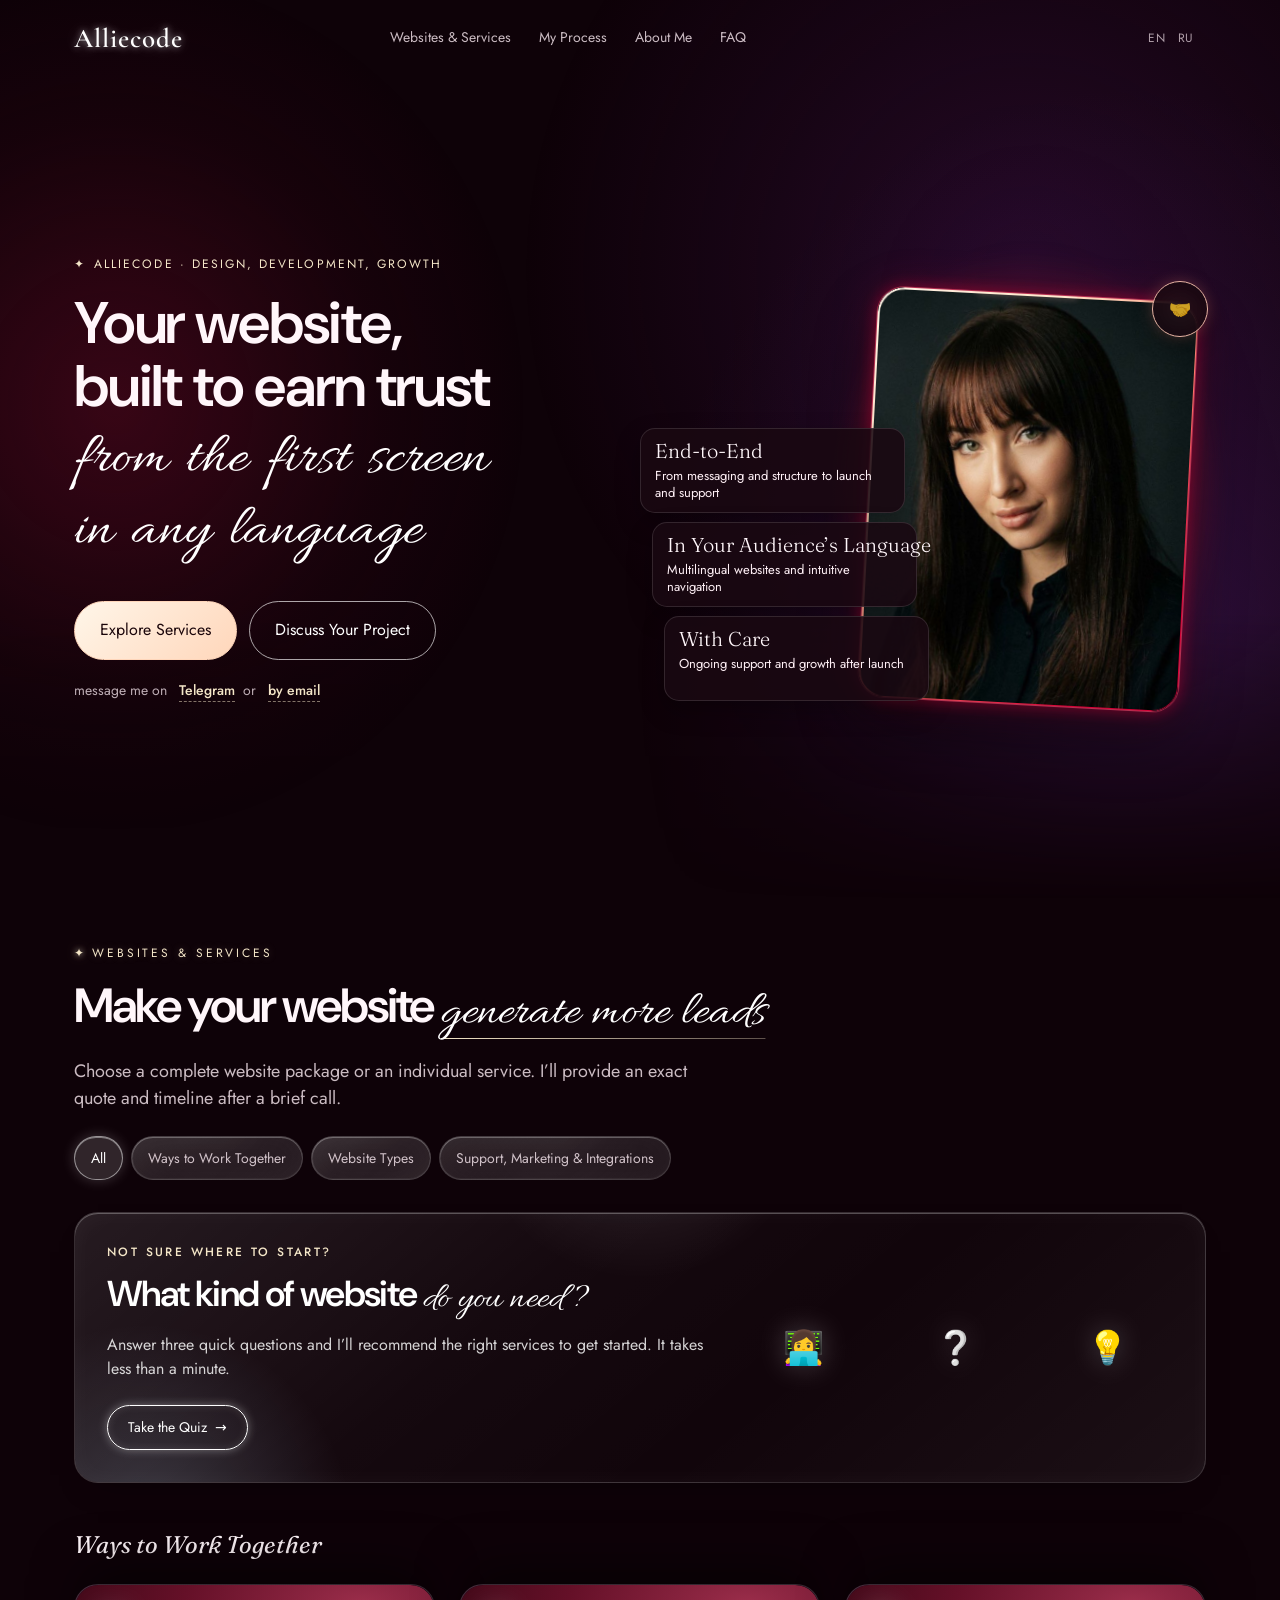
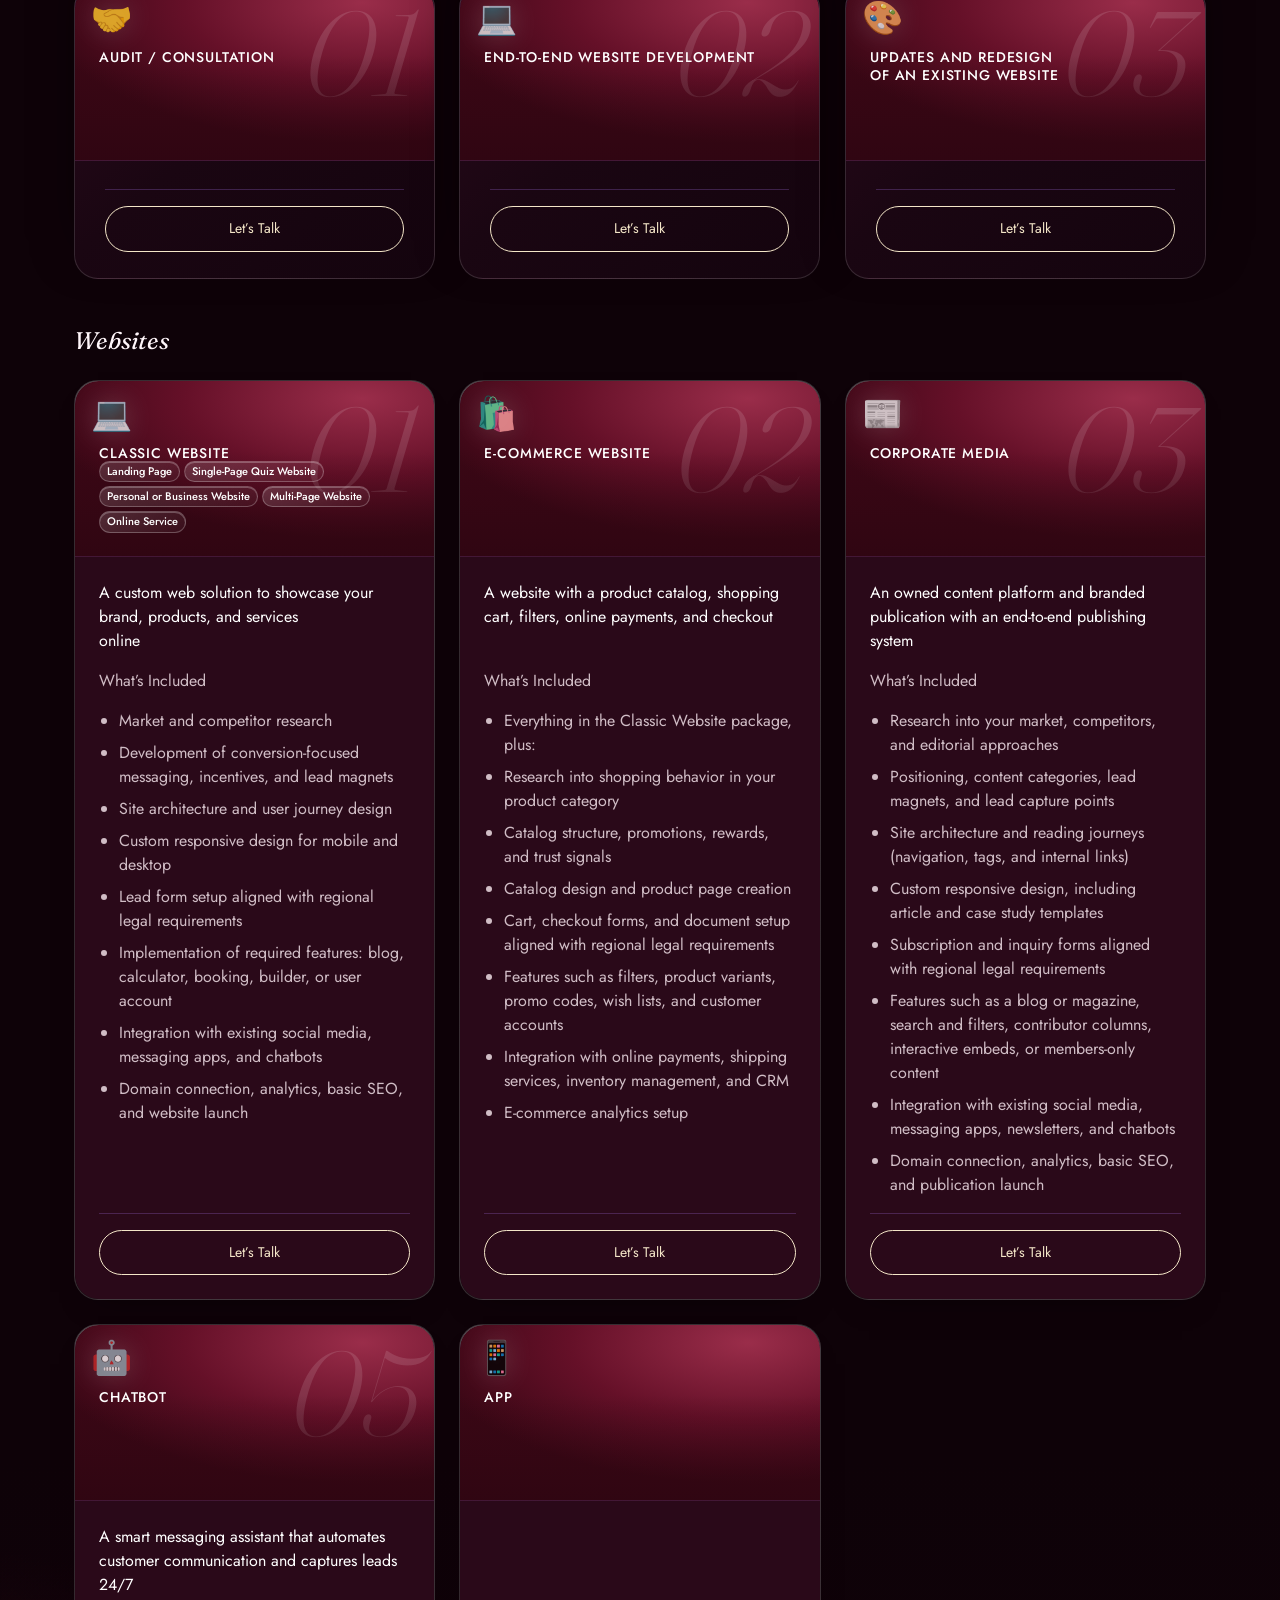
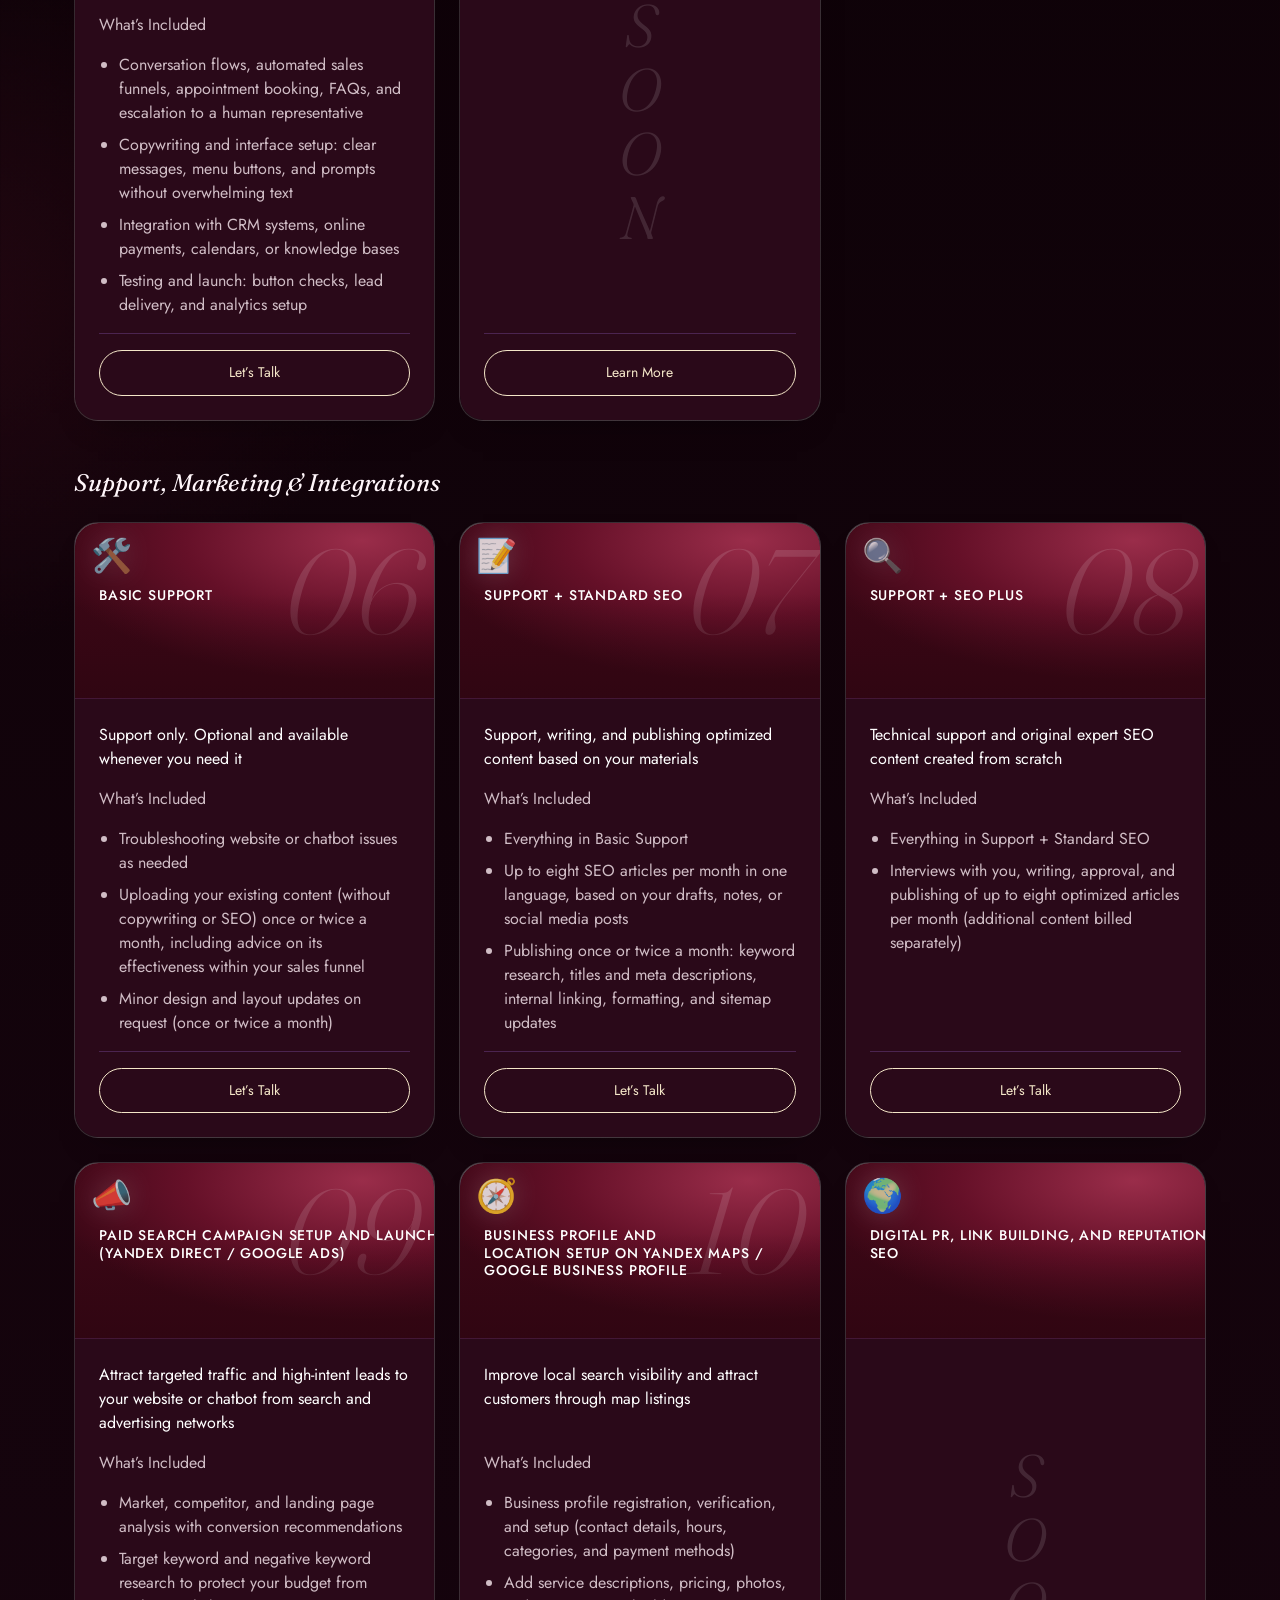
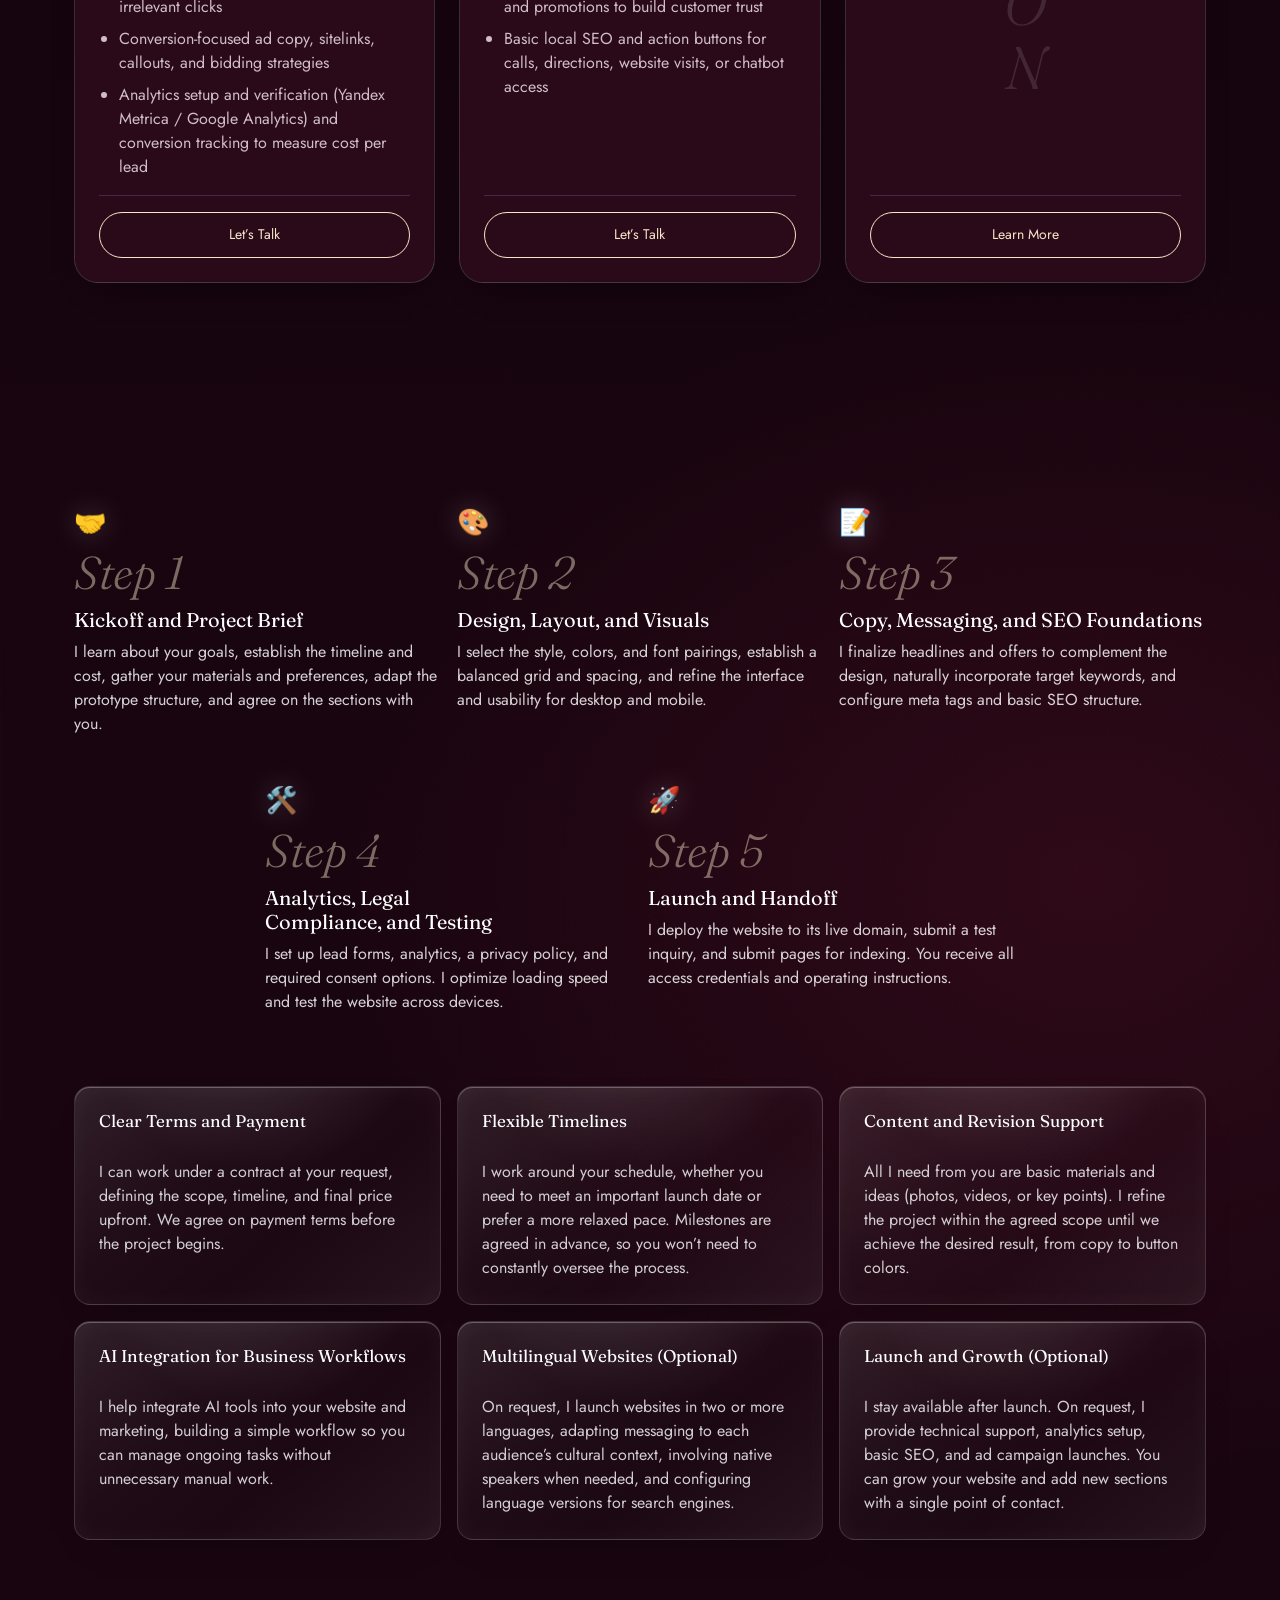
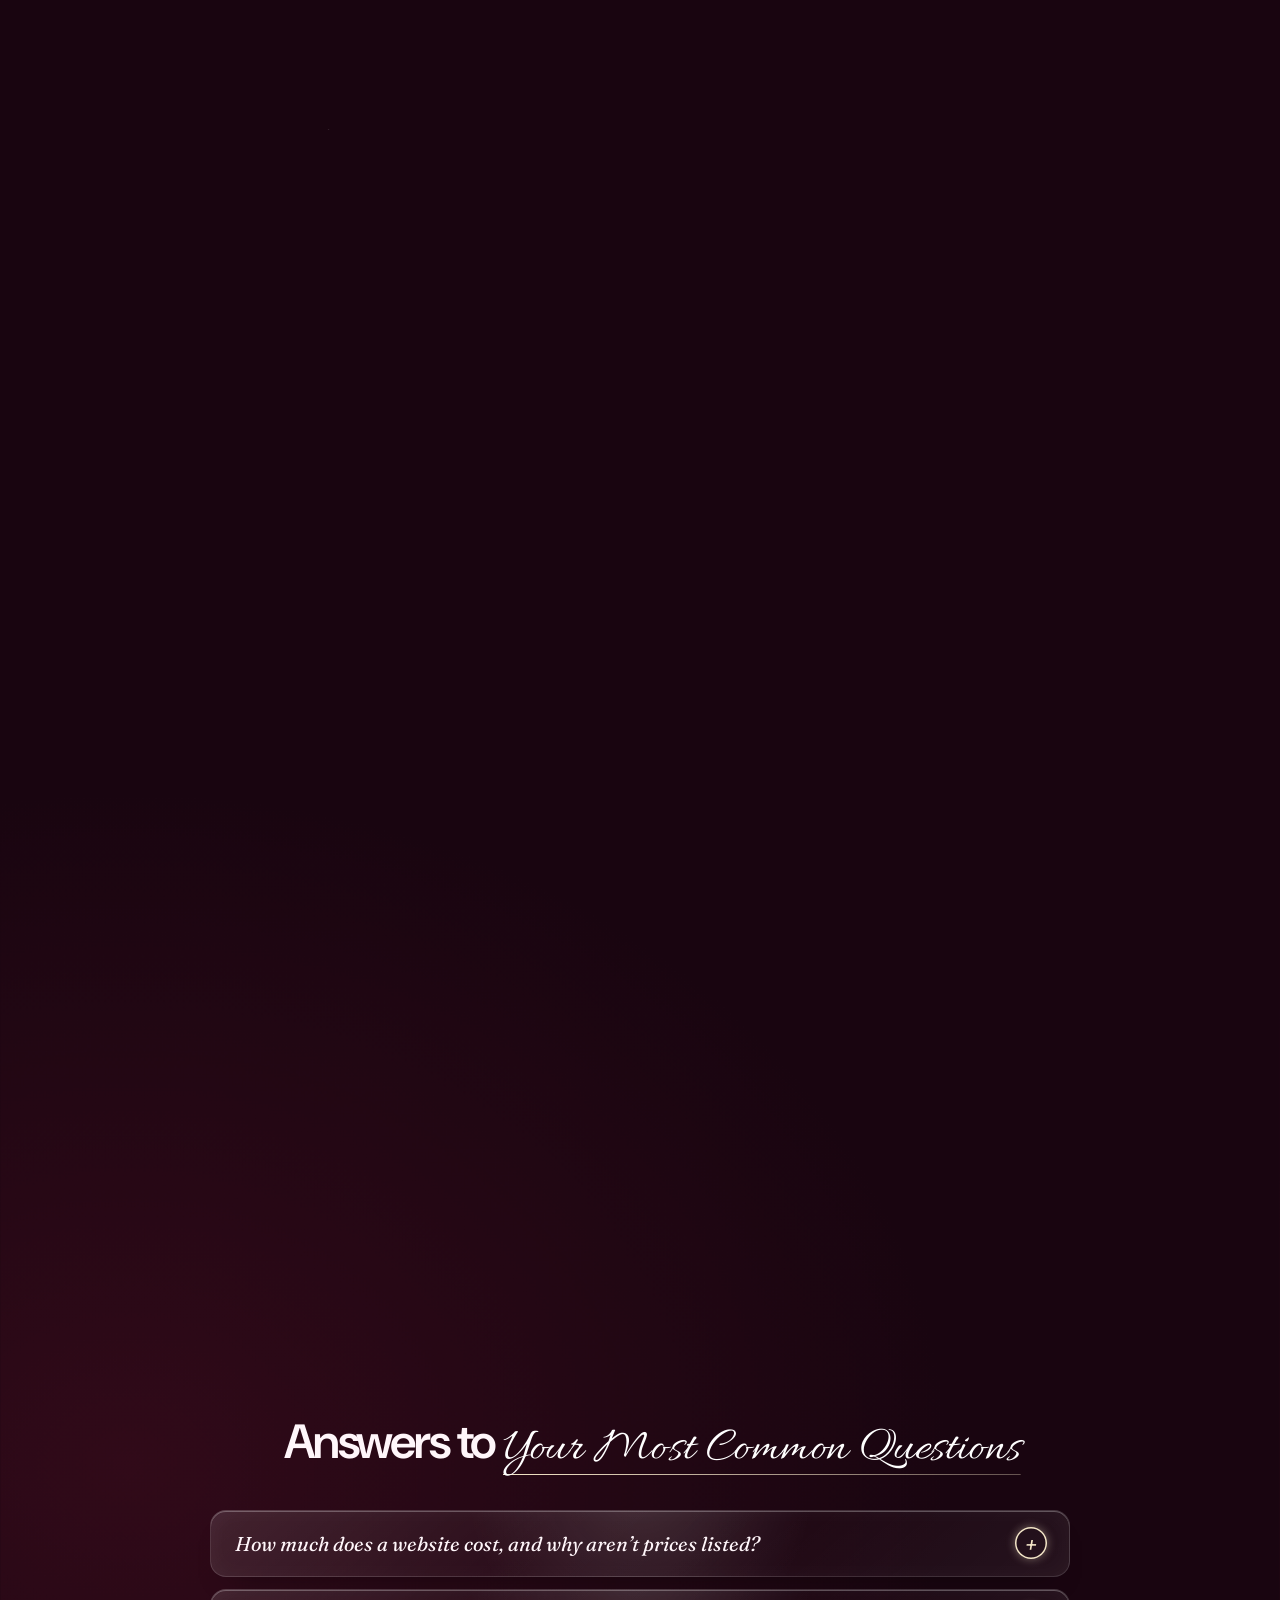
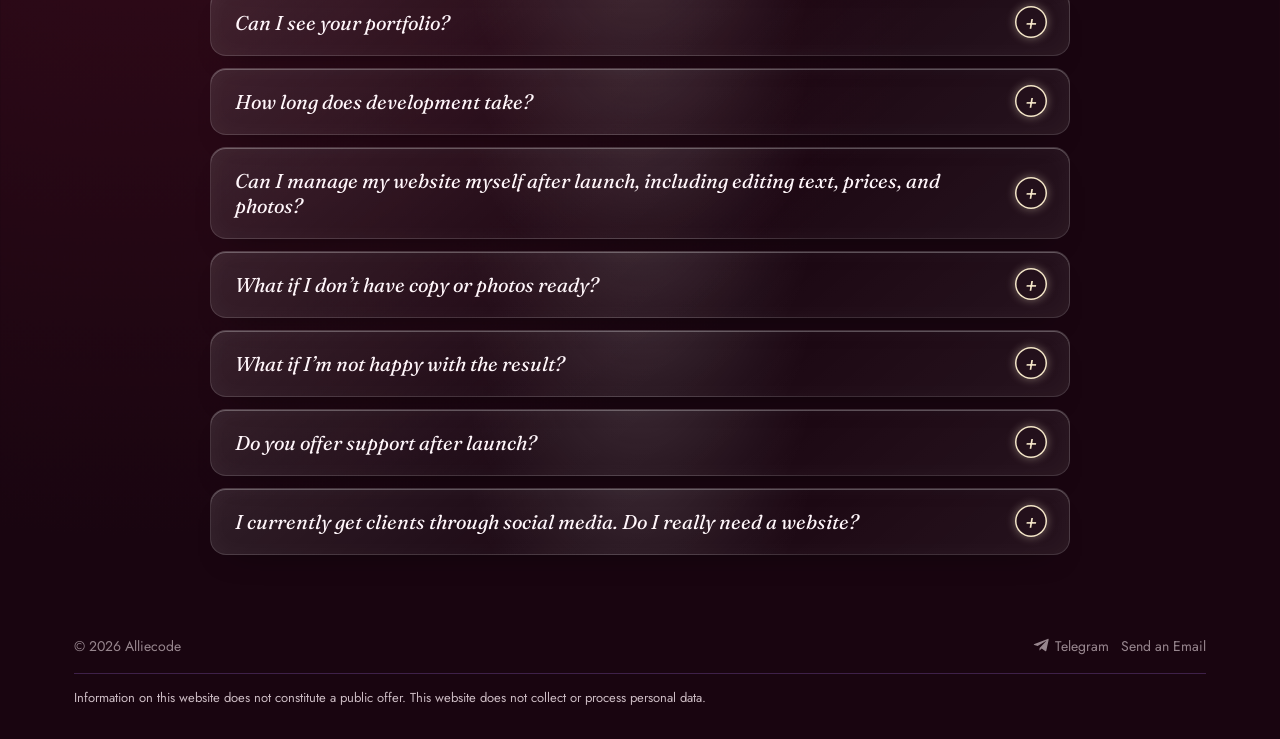
==== commit 463ffb52: "Preserve latest English version at en.html" ====
--- a/en.html
+++ b/en.html
@@ -1,7 +1,7 @@
 <!DOCTYPE html>
 
 <html lang="en-US">
-<head><link rel="alternate" hreflang="ru" href="https://alyakacc.github.io/alliecode/ru.html"><link rel="alternate" hreflang="en-US" href="https://alyakacc.github.io/alliecode/">
+<head><link rel="alternate" hreflang="ru" href="https://alyakacc.github.io/alliecode/"><link rel="alternate" hreflang="en-US" href="https://alyakacc.github.io/alliecode/en.html">
 <meta charset="utf-8"/>
 <meta content="width=device-width,initial-scale=1,viewport-fit=cover" name="viewport"/>
 <meta content="only dark" name="color-scheme"/>
@@ -12,7 +12,7 @@
 
 <link href="https://fonts.googleapis.com" rel="preconnect"/>
 <link crossorigin="" href="https://fonts.gstatic.com" rel="preconnect"/>
-<link href="https://fonts.googleapis.com/css2?family=Fraunces:ital,opsz,wght@0,9..144,300..500;1,9..144,300..500&amp;family=Jost:wght@300;400;500;600&amp;family=Cormorant+Garamond:ital,wght@0,500;0,600;1,500&amp;display=swap" rel="preload" as="style" onload="this.onload=null;this.rel='stylesheet'"/><noscript><link href="https://fonts.googleapis.com/css2?family=Fraunces:ital,opsz,wght@0,9..144,300..500;1,9..144,300..500&amp;family=Jost:wght@300;400;500;600&amp;family=Cormorant+Garamond:ital,wght@0,500;0,600;1,500&amp;display=swap" rel="stylesheet"/></noscript>
+<link href="https://fonts.googleapis.com/css2?family=Fraunces:ital,opsz,wght@0,9..144,300..500;1,9..144,300..500&amp;family=Jost:wght@300;400;500;600&amp;family=Cormorant+Garamond:ital,wght@0,500;0,600;1,500&amp;display=block" rel="preload" as="style" onload="this.onload=null;this.rel='stylesheet'"/><noscript><link href="https://fonts.googleapis.com/css2?family=Fraunces:ital,opsz,wght@0,9..144,300..500;1,9..144,300..500&amp;family=Jost:wght@300;400;500;600&amp;family=Cormorant+Garamond:ital,wght@0,500;0,600;1,500&amp;display=block" rel="stylesheet"/></noscript>
 <style>
   /* Версия по структуре прототипа «Лид 4»: тексты, цвета и шрифты Alliecode Studio */
   :root{
@@ -1478,7 +1478,7 @@
 @media(prefers-reduced-motion:no-preference){
 .hero-v2 .editorial-visual .ph-card.ac-floating{animation:none;translate:none;will-change:transform}
 .hero-v2 .ph-card.ac-floating>.ac-beam{opacity:.85}
-.hero-v2 .ph-card.ac-hover>.ac-glare{opacity:1}
+.hero-v2 .ph-card.ac-hover>.ac-glare{opacity:0}
 }
 </style>
 <style id="ac-about-portrait-frame">
@@ -1487,7 +1487,7 @@
 @keyframes acAboutRimSpin{from{transform:rotate(0deg)}to{transform:rotate(360deg)}}
 @media(prefers-reduced-motion:reduce){#about .ab-ring::before{animation:none;background:#F4E6C8}}
 </style>
-<style id="ac-language-switch">.ac-lang{display:inline-flex;align-items:center;gap:12px;font-size:12px;letter-spacing:.06em;white-space:nowrap;color:inherit;margin-left:auto;margin-right:12px}.ac-lang a,.ac-lang span{color:inherit;text-decoration:none;opacity:.85}.ac-lang a:hover{opacity:1}@media(max-width:640px){.ac-lang{gap:9px;margin-right:8px}}</style><link rel="preload" as="style" href="https://fonts.googleapis.com/css2?family=Allura&amp;family=DM+Sans:wght@600&amp;display=swap" onload="this.onload=null;this.rel='stylesheet'"><noscript><link rel="stylesheet" href="https://fonts.googleapis.com/css2?family=Allura&amp;family=DM+Sans:wght@600&amp;display=swap"></noscript><style id="ac-en-heading-font-trial">
+<style id="ac-language-switch">.ac-lang{display:inline-flex;align-items:center;gap:12px;font-size:12px;letter-spacing:.06em;white-space:nowrap;color:inherit;margin-left:auto;margin-right:12px}.ac-lang a,.ac-lang span{color:inherit;text-decoration:none;opacity:.85}.ac-lang a:hover{opacity:1}@media(max-width:640px){.ac-lang{gap:9px;margin-right:8px}}</style><link rel="preload" as="style" href="https://fonts.googleapis.com/css2?family=Allura&amp;family=DM+Sans:wght@600&amp;display=block" onload="this.onload=null;this.rel='stylesheet'"><noscript><link rel="stylesheet" href="https://fonts.googleapis.com/css2?family=Allura&amp;family=DM+Sans:wght@600&amp;display=block"></noscript><style id="ac-en-heading-font-trial">
 h1,h2,.quiz-cta h3{font-family:"DM Sans",sans-serif!important;font-weight:600;font-variation-settings:normal;letter-spacing:-.045em}
 h1 em,h2 em,.quiz-cta h3 em{font-family:"Allura",cursive!important;font-style:normal!important;font-weight:400!important;font-variation-settings:normal;letter-spacing:0;display:inline-block;transform:scaleX(1.05);transform-origin:left center}
 h2 .eyebrow{font-family:"Jost",sans-serif}
@@ -1498,8 +1498,21 @@
 html[data-hero-trial] main>.hero.hero-v2{background:none}
 html[data-hero-trial] main>.hero.hero-v2::before{background-repeat:no-repeat}
 html[data-hero-trial="solar"] main>.hero.hero-v2::before{background-image:linear-gradient(90deg,rgba(30,2,12,.65),rgba(30,2,12,.35) 44%,transparent 75%),radial-gradient(ellipse at 75% 32%,#ffac25 0%,#f56b08 24%,#d90b30 51%,transparent 75%),linear-gradient(115deg,#410717 5%,#a82a16 60%,#ed0839)}
-</style><script>document.addEventListener('DOMContentLoaded',function(){var t=document.documentElement.dataset.heroTrial;if(!t)return;document.querySelectorAll('.ac-lang a').forEach(function(a){var u=new URL(a.href);u.searchParams.set('hero',t);a.href=u.href})})</script></head>
-<body>
+</style><script>document.addEventListener('DOMContentLoaded',function(){var t=document.documentElement.dataset.heroTrial;if(!t)return;document.querySelectorAll('.ac-lang a').forEach(function(a){var u=new URL(a.href);u.searchParams.set('hero',t);a.href=u.href})})</script><style id="ac-intro-style">
+#ac-intro{position:fixed;inset:0;z-index:2147483646;display:none;place-items:center;background:radial-gradient(ellipse at 75% 10%,rgba(125,26,53,.24),transparent 65%),linear-gradient(160deg,var(--night,#14040e),#190510);pointer-events:none;opacity:1;transition:opacity .42s ease,visibility .42s}
+html.ac-intro-active #ac-intro{display:grid}
+#ac-intro .ac-intro-inner{display:grid;justify-items:center;gap:18px;width:min(72vw,240px)}
+#ac-intro .logo{font-size:clamp(36px,7vw,64px);color:#fff;text-shadow:0 0 12px rgba(255,255,255,.4);visibility:hidden}
+#ac-intro.ac-font-ready .logo{visibility:visible;animation:acIntroMark .3s ease both}
+#ac-intro .ac-progress{height:2px;width:100%;background:rgba(255,255,255,.13);overflow:hidden;border-radius:2px}
+#ac-intro .ac-progress i{display:block;position:relative;height:100%;width:100%;transform:scaleX(0);transform-origin:left;background:linear-gradient(90deg,#a62b50,#d68b99 68%,#f4e6c8);will-change:transform}
+#ac-intro .ac-progress i::after{content:"";position:absolute;inset:0;background:linear-gradient(90deg,transparent 45%,rgba(255,246,233,.35) 78%,#fff6e9 100%);opacity:var(--ac-light,.35)}
+#ac-intro .ac-percent{font:400 12px/1.2 var(--sans,Arial,sans-serif);letter-spacing:.12em;color:#f4e6c8;font-variant-numeric:tabular-nums}
+#ac-intro.ac-intro-out{opacity:0;visibility:hidden}
+@keyframes acIntroMark{from{opacity:0;transform:translateY(4px)}to{opacity:1;transform:translateY(0)}}
+@media(prefers-reduced-motion:reduce){#ac-intro{display:none!important}}
+</style><script>if(!matchMedia('(prefers-reduced-motion: reduce)').matches){document.documentElement.classList.add('ac-intro-active');setTimeout(function(){document.documentElement.classList.remove('ac-intro-active')},3200)}</script></head>
+<body><div id="ac-intro" aria-hidden="true"><div class="ac-intro-inner"><span class="logo">Alliecode</span><div class="ac-progress"><i></i></div><span class="ac-percent">0%</span></div></div><script>(function(){var p=document.getElementById('ac-intro'),bar=p.querySelector('i'),num=p.querySelector('.ac-percent'),start=performance.now(),ready=false,finished=false;function font(){if(!document.fonts)return;document.fonts.load('600 48px "Cormorant Garamond"','Alliecode').then(function(f){if(f.length){p.classList.add('ac-font-ready');ready=true}}).catch(function(){})}font();document.addEventListener('DOMContentLoaded',font,{once:true});var retry=setInterval(function(){if(ready||finished)clearInterval(retry);else font()},100);function tick(t){if(finished)return;var elapsed=t-start,x=Math.min(1,Math.max(0,elapsed/1250)),progress=x*x*(3-2*x),v=Math.floor(progress*100);bar.style.transform='scaleX('+progress+')';bar.style.setProperty('--ac-light',String(.35+.65*Math.sin(Math.PI*x)));num.textContent=v+'%';if(x<1){requestAnimationFrame(tick);return}finished=true;clearInterval(retry);setTimeout(function(){p.classList.add('ac-intro-out');setTimeout(function(){document.documentElement.classList.remove('ac-intro-active');p.remove()},450)},100)}requestAnimationFrame(tick)})();</script>
 <script>if(new URLSearchParams(location.search).get("roadmap")==="3")document.body.classList.add("roadmap-staggered");</script>
 <div aria-hidden="true" class="rprog"></div>
 <div aria-hidden="true" class="lg-orbs"><i></i><i></i><i></i></div>
@@ -1509,7 +1522,7 @@
 <nav class="menu" id="menu"><a href="#services">Websites &amp; Services</a><a href="#how">My Process</a><a href="#about">About Me</a><a href="#faq">FAQ</a></nav>
 <div class="nav-act">
 </div>
-<div class="ac-lang"><span aria-current="page">EN</span><a href="./ru.html" lang="ru">RU</a></div><button aria-expanded="false" aria-label="Menu" class="burger" id="burger"><span></span><span></span></button>
+<div class="ac-lang"><span aria-current="page">EN</span><a href="./" lang="ru">RU</a></div><button aria-expanded="false" aria-label="Menu" class="burger" id="burger"><span></span><span></span></button>
 </div>
 </header>
 <script>(()=>{const h=document.getElementById("top");const measure=()=>document.documentElement.style.setProperty("--ac-header-height",h.offsetHeight+"px");measure();window.addEventListener("resize",measure,{passive:true});if(window.ResizeObserver)new ResizeObserver(measure).observe(h);const sync=()=>{h.dataset.headerScroll=window.scrollY>10?"yes":"no"};sync();window.addEventListener("scroll",sync,{passive:true});window.addEventListener("pageshow",sync);})();</script>
@@ -2170,5 +2183,18 @@
 document.addEventListener('visibilitychange',()=>{if(document.hidden){cancelAnimationFrame(frame);frame=0;last=0}else if(active)start()});
 if(window.IntersectionObserver)new IntersectionObserver(([e])=>{visible=e.isIntersecting;if(!visible){cancelAnimationFrame(frame);frame=0;last=0}else if(active)start()}).observe(hero);
 })();
-</script></body>
+</script><style id="ac-service-body-wine">
+.service-group[data-group="site"] .route > .body,
+.service-group[data-group="care"] .route > .body {
+  background-color: rgba(43, 10, 26, .98);
+  border-radius: 0 0 var(--card-radius, 20px) var(--card-radius, 20px);
+}
+</style>
+<style id="ac-disable-portrait-hover-glare">
+.hero-v2 .ph-card > .ac-glare,
+.hero-v2 .ph-card.ac-hover > .ac-glare { display:none!important; opacity:0!important; }
+.hero-v2 .editorial-visual .ph-card::before { display:none!important; }
+.hero-v2 .editorial-visual .ph-card img { filter:none!important; }
+</style>
+</body>
 </html>
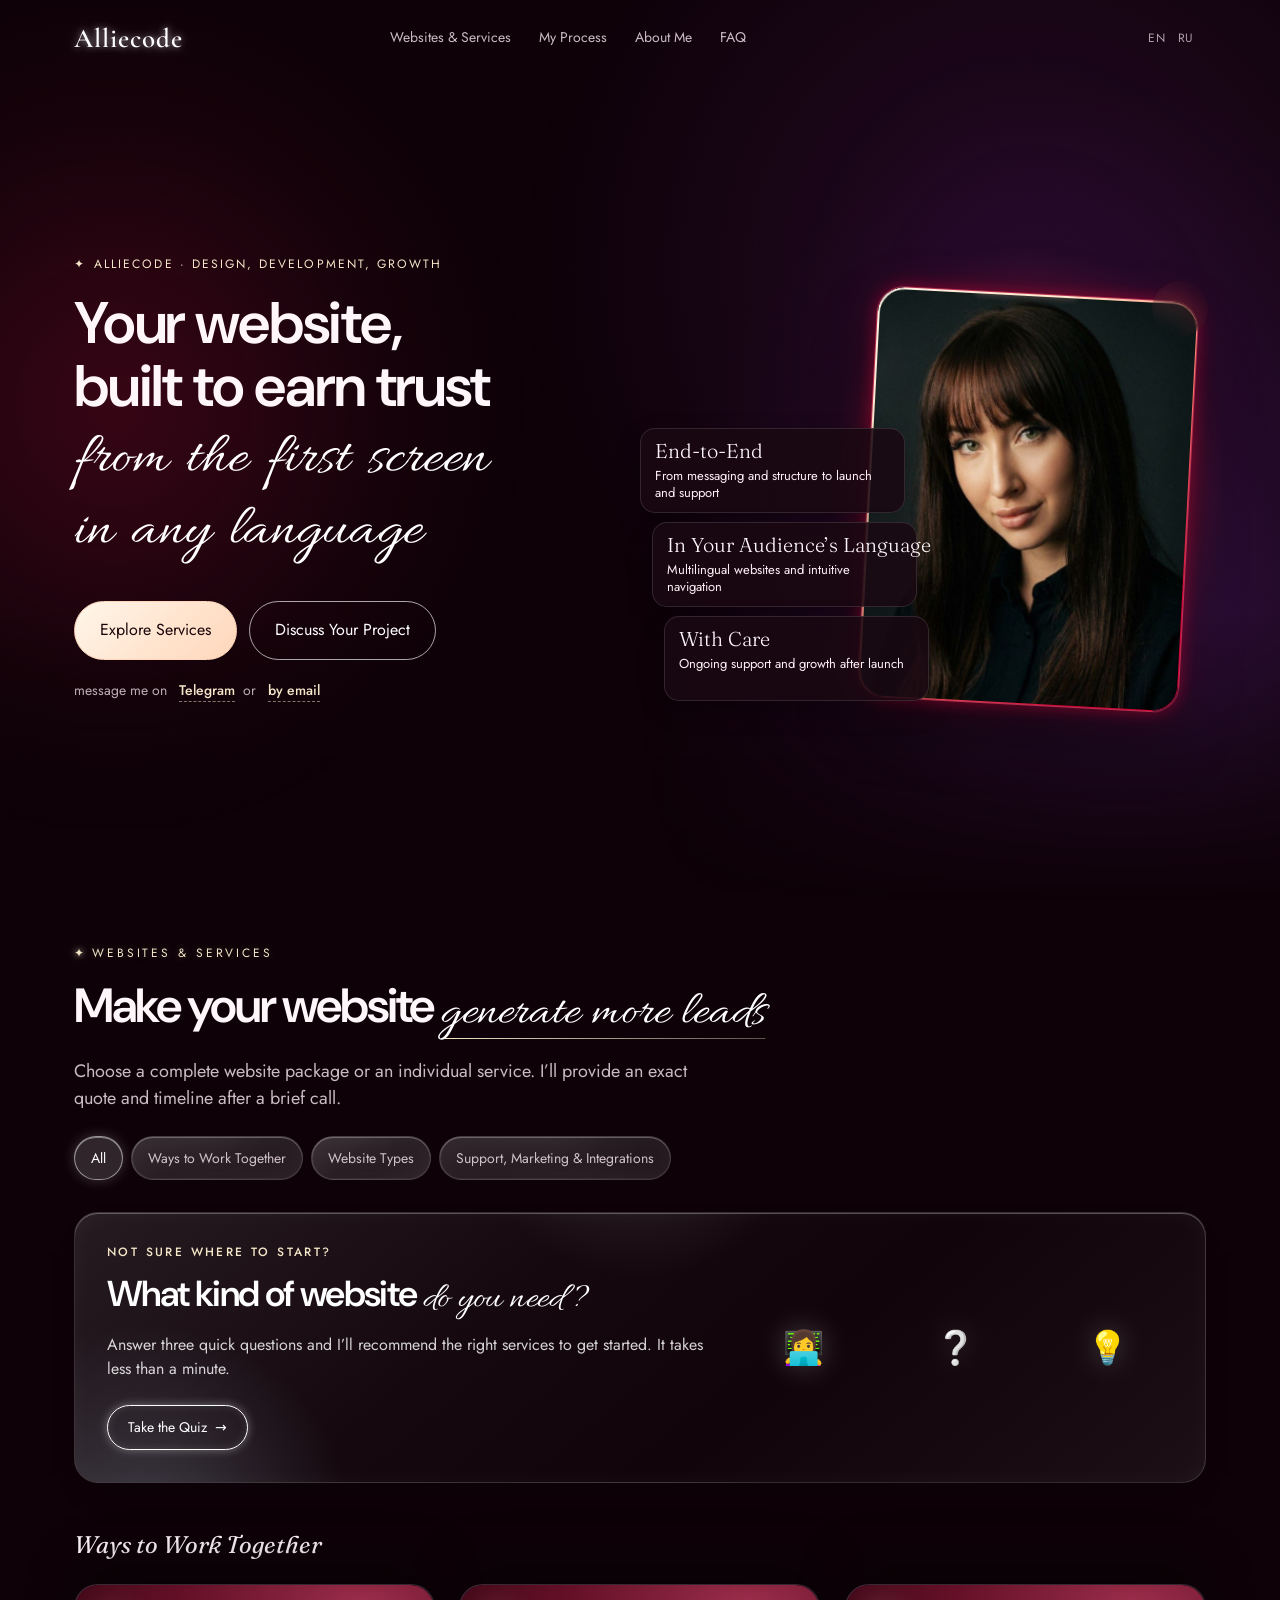
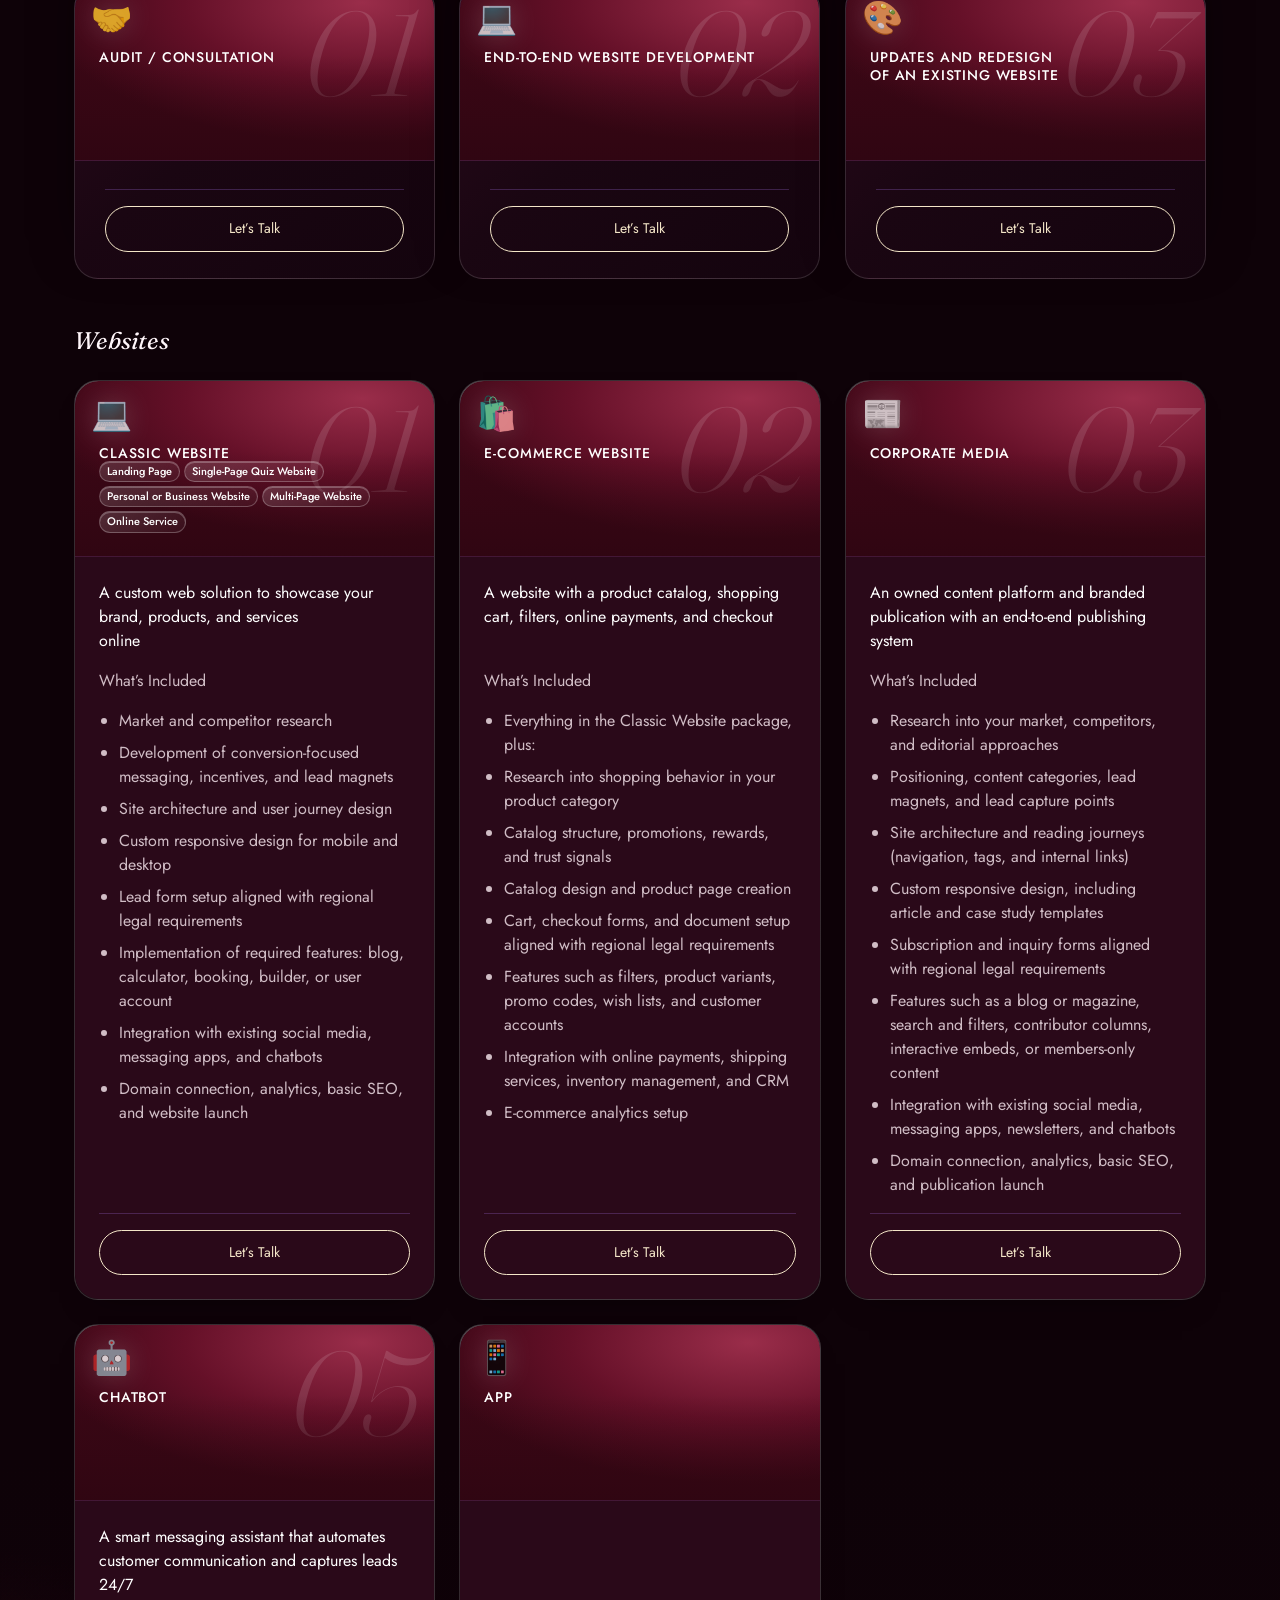
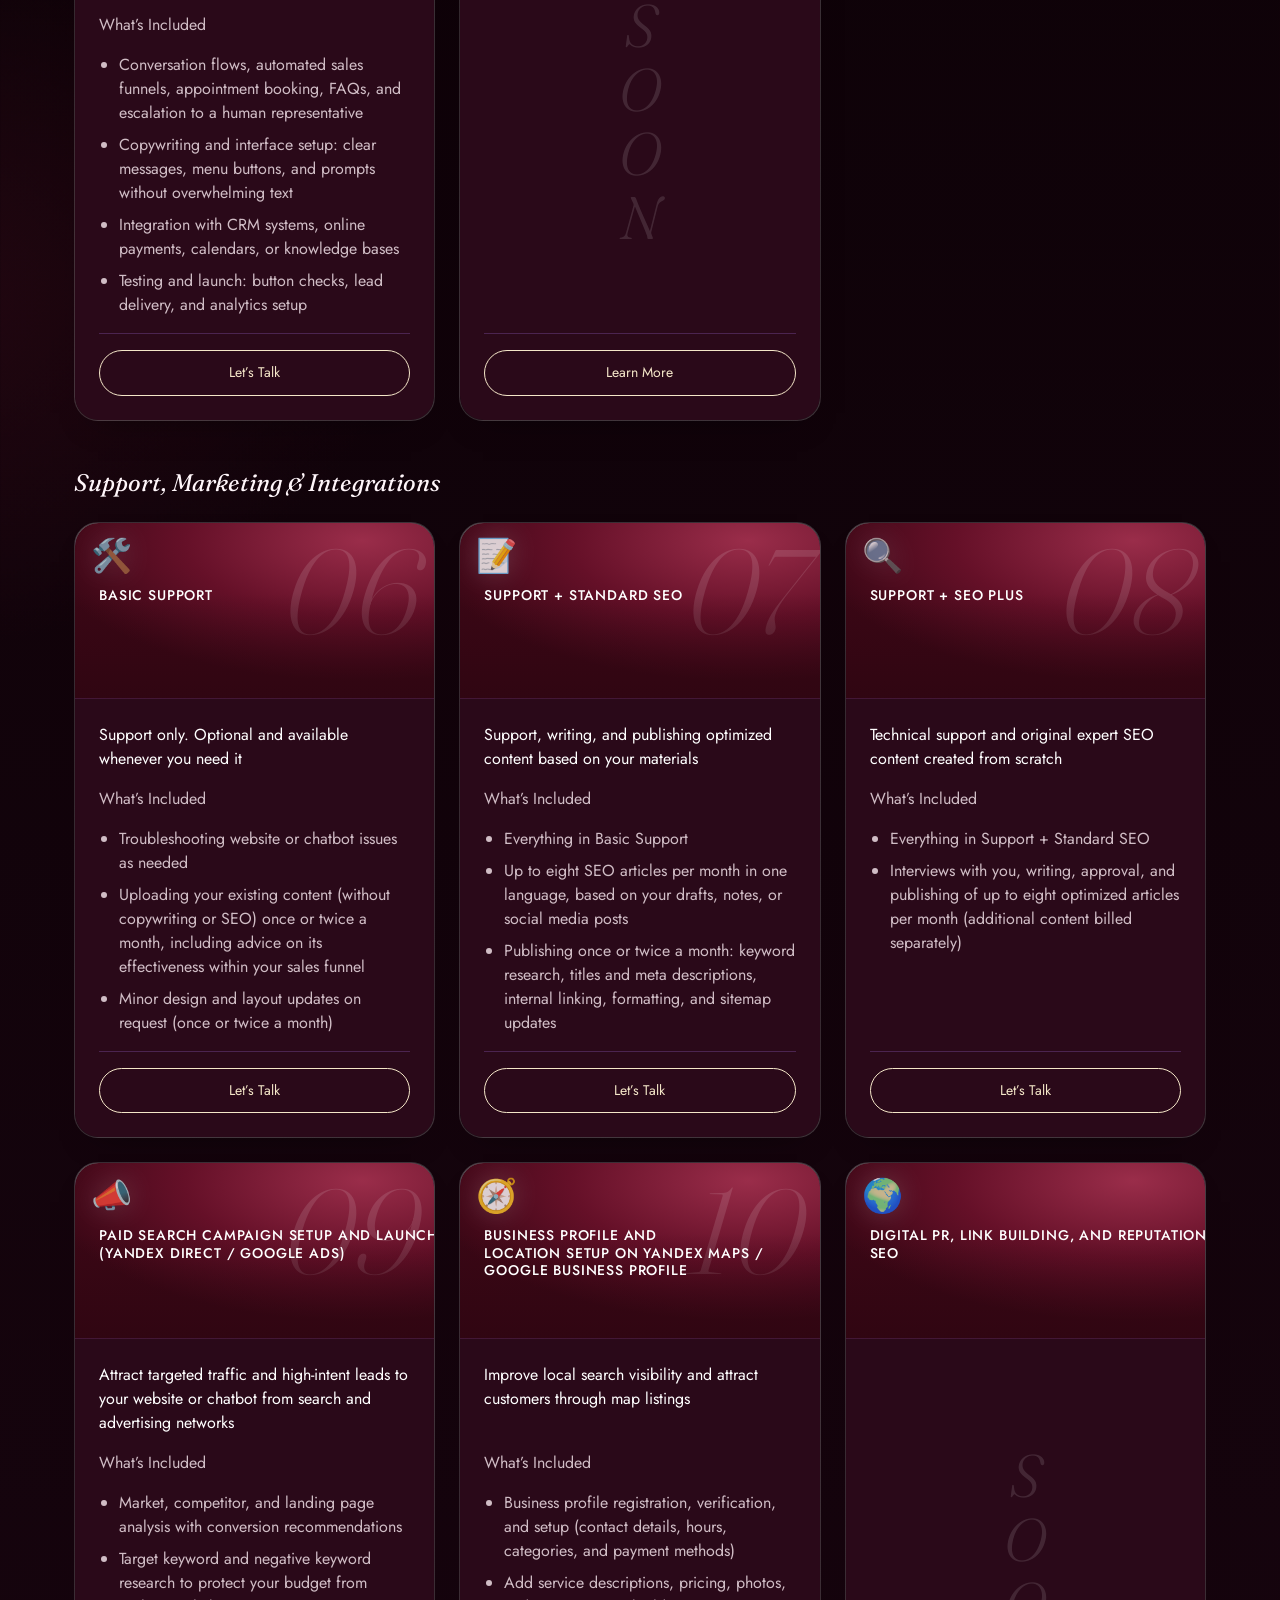
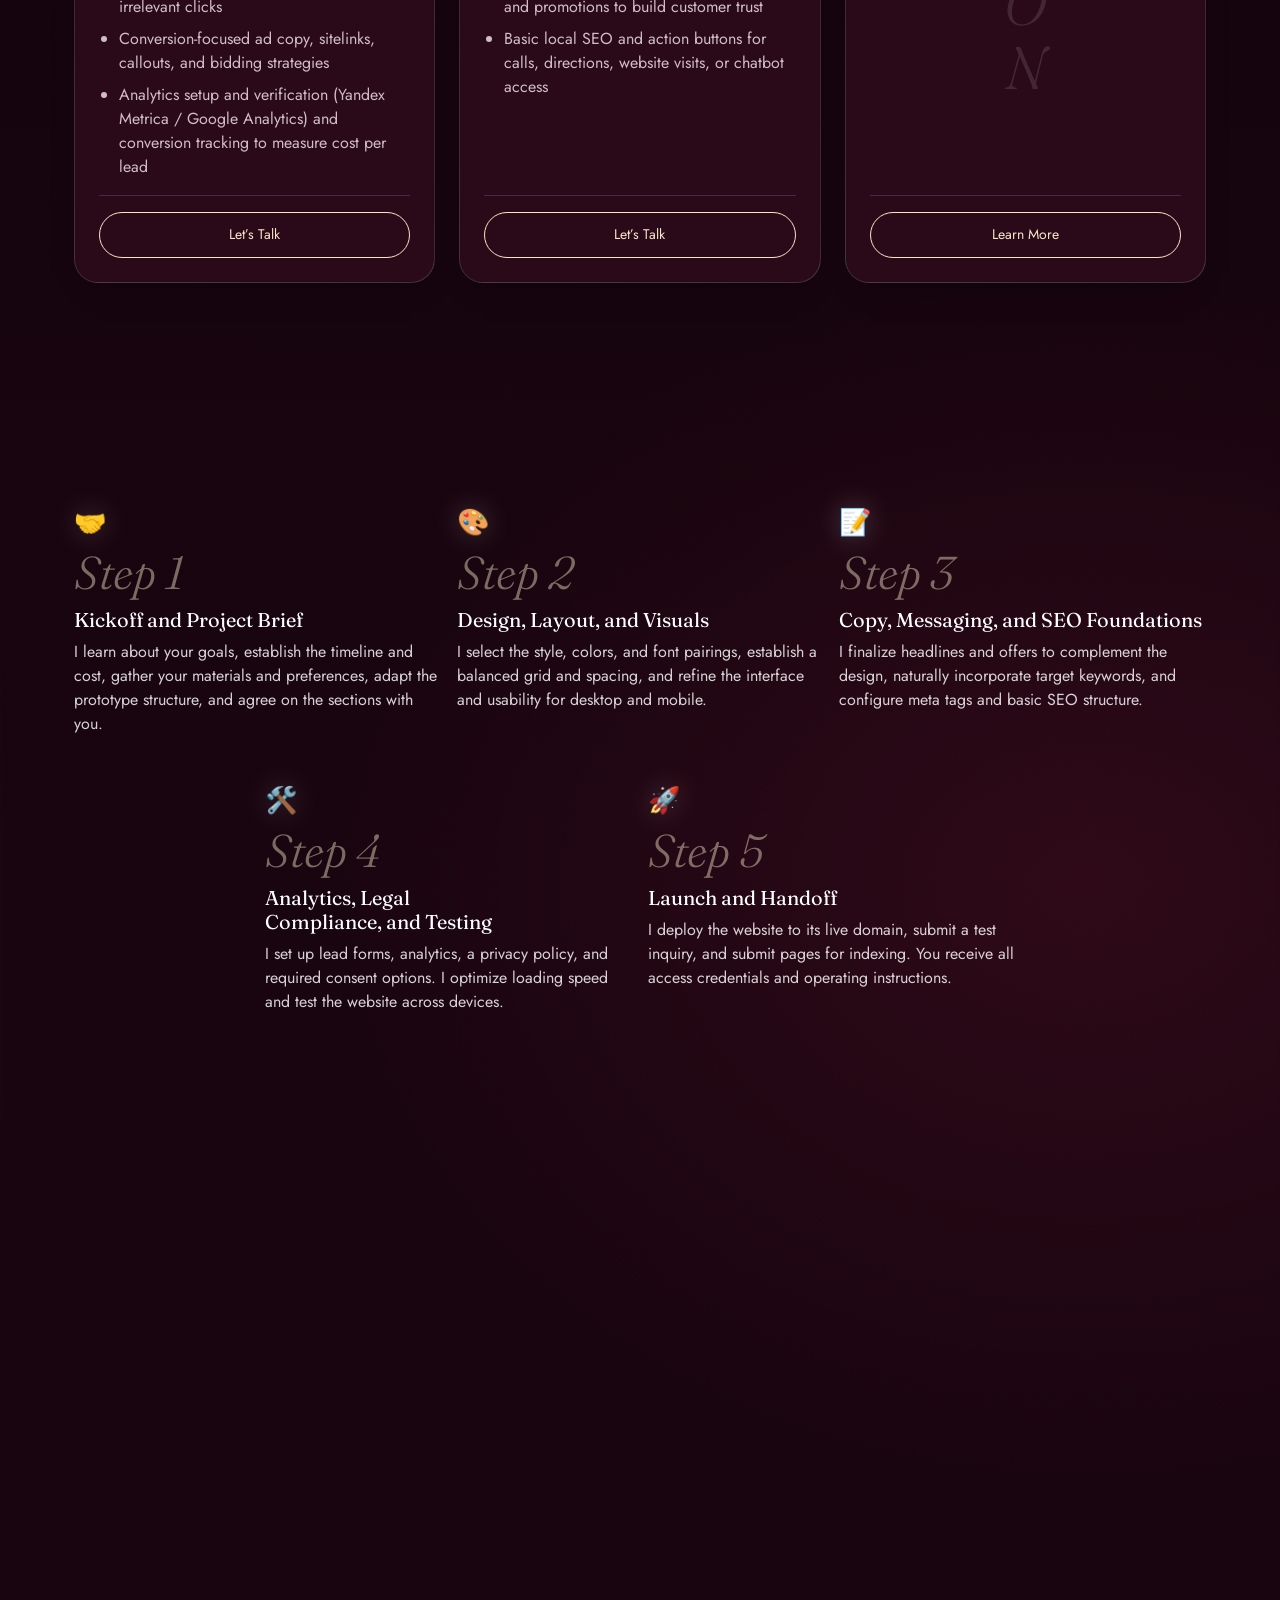
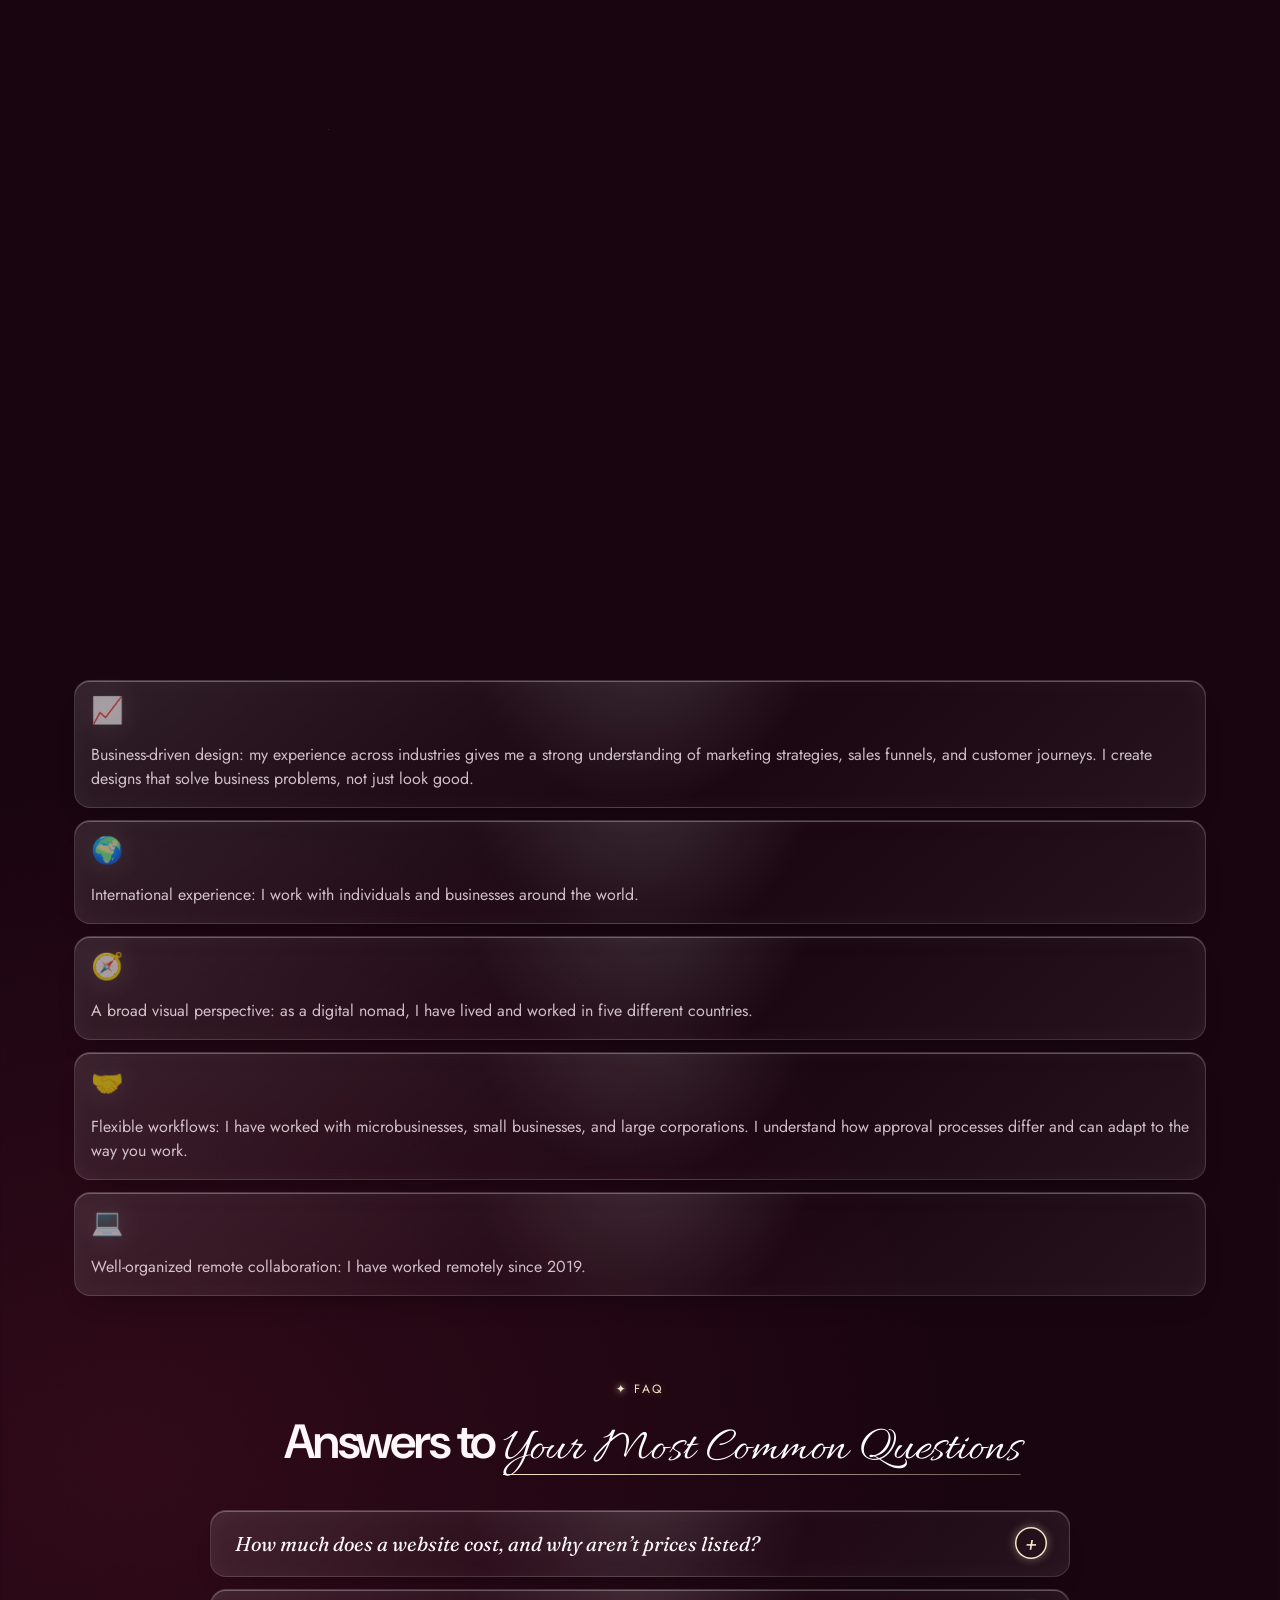
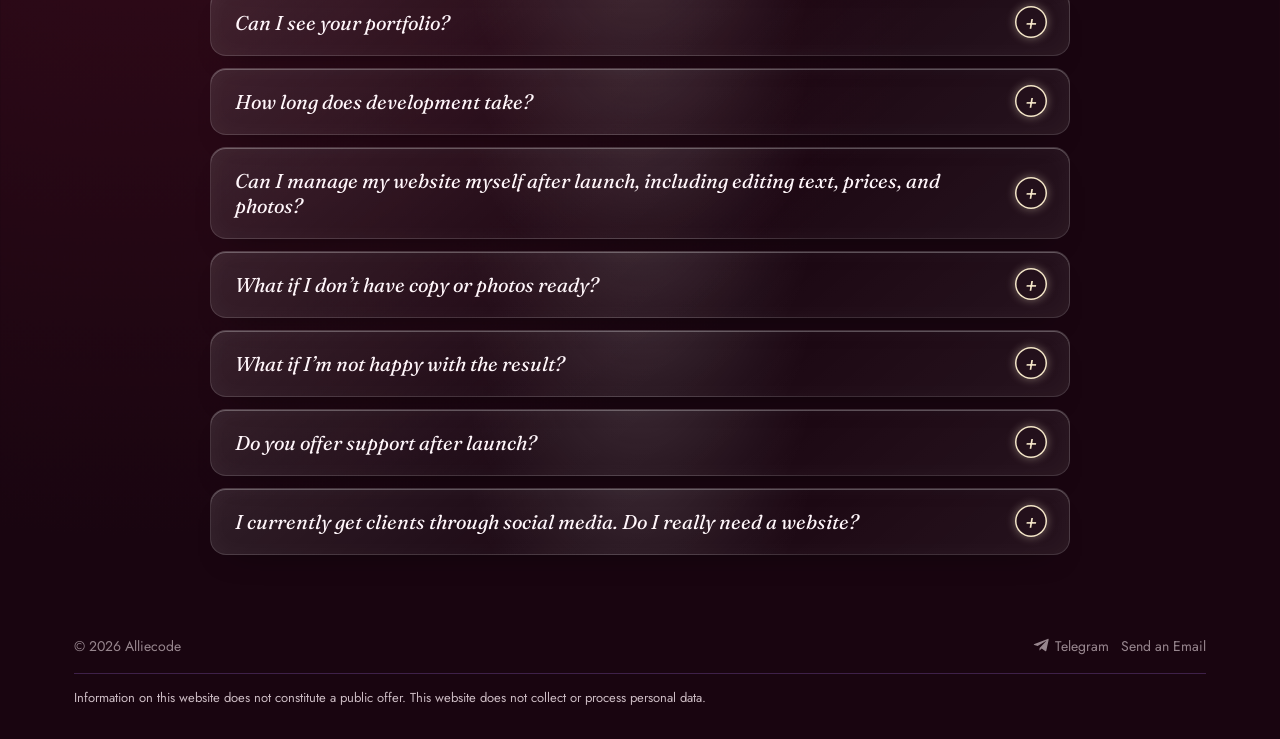
==== commit d5b944c6: "Refine intro logo size for a more elegant loading screen" ====
--- a/en.html
+++ b/en.html
@@ -1502,7 +1502,7 @@
 #ac-intro{position:fixed;inset:0;z-index:2147483646;display:none;place-items:center;background:radial-gradient(ellipse at 75% 10%,rgba(125,26,53,.24),transparent 65%),linear-gradient(160deg,var(--night,#14040e),#190510);pointer-events:none;opacity:1;transition:opacity .42s ease,visibility .42s}
 html.ac-intro-active #ac-intro{display:grid}
 #ac-intro .ac-intro-inner{display:grid;justify-items:center;gap:18px;width:min(72vw,240px)}
-#ac-intro .logo{font-size:clamp(36px,7vw,64px);color:#fff;text-shadow:0 0 12px rgba(255,255,255,.4);visibility:hidden}
+#ac-intro .logo{font-size:clamp(32px,6vw,54px);color:#fff;text-shadow:0 0 12px rgba(255,255,255,.4);visibility:hidden}
 #ac-intro.ac-font-ready .logo{visibility:visible;animation:acIntroMark .3s ease both}
 #ac-intro .ac-progress{height:2px;width:100%;background:rgba(255,255,255,.13);overflow:hidden;border-radius:2px}
 #ac-intro .ac-progress i{display:block;position:relative;height:100%;width:100%;transform:scaleX(0);transform-origin:left;background:linear-gradient(90deg,#a62b50,#d68b99 68%,#f4e6c8);will-change:transform}
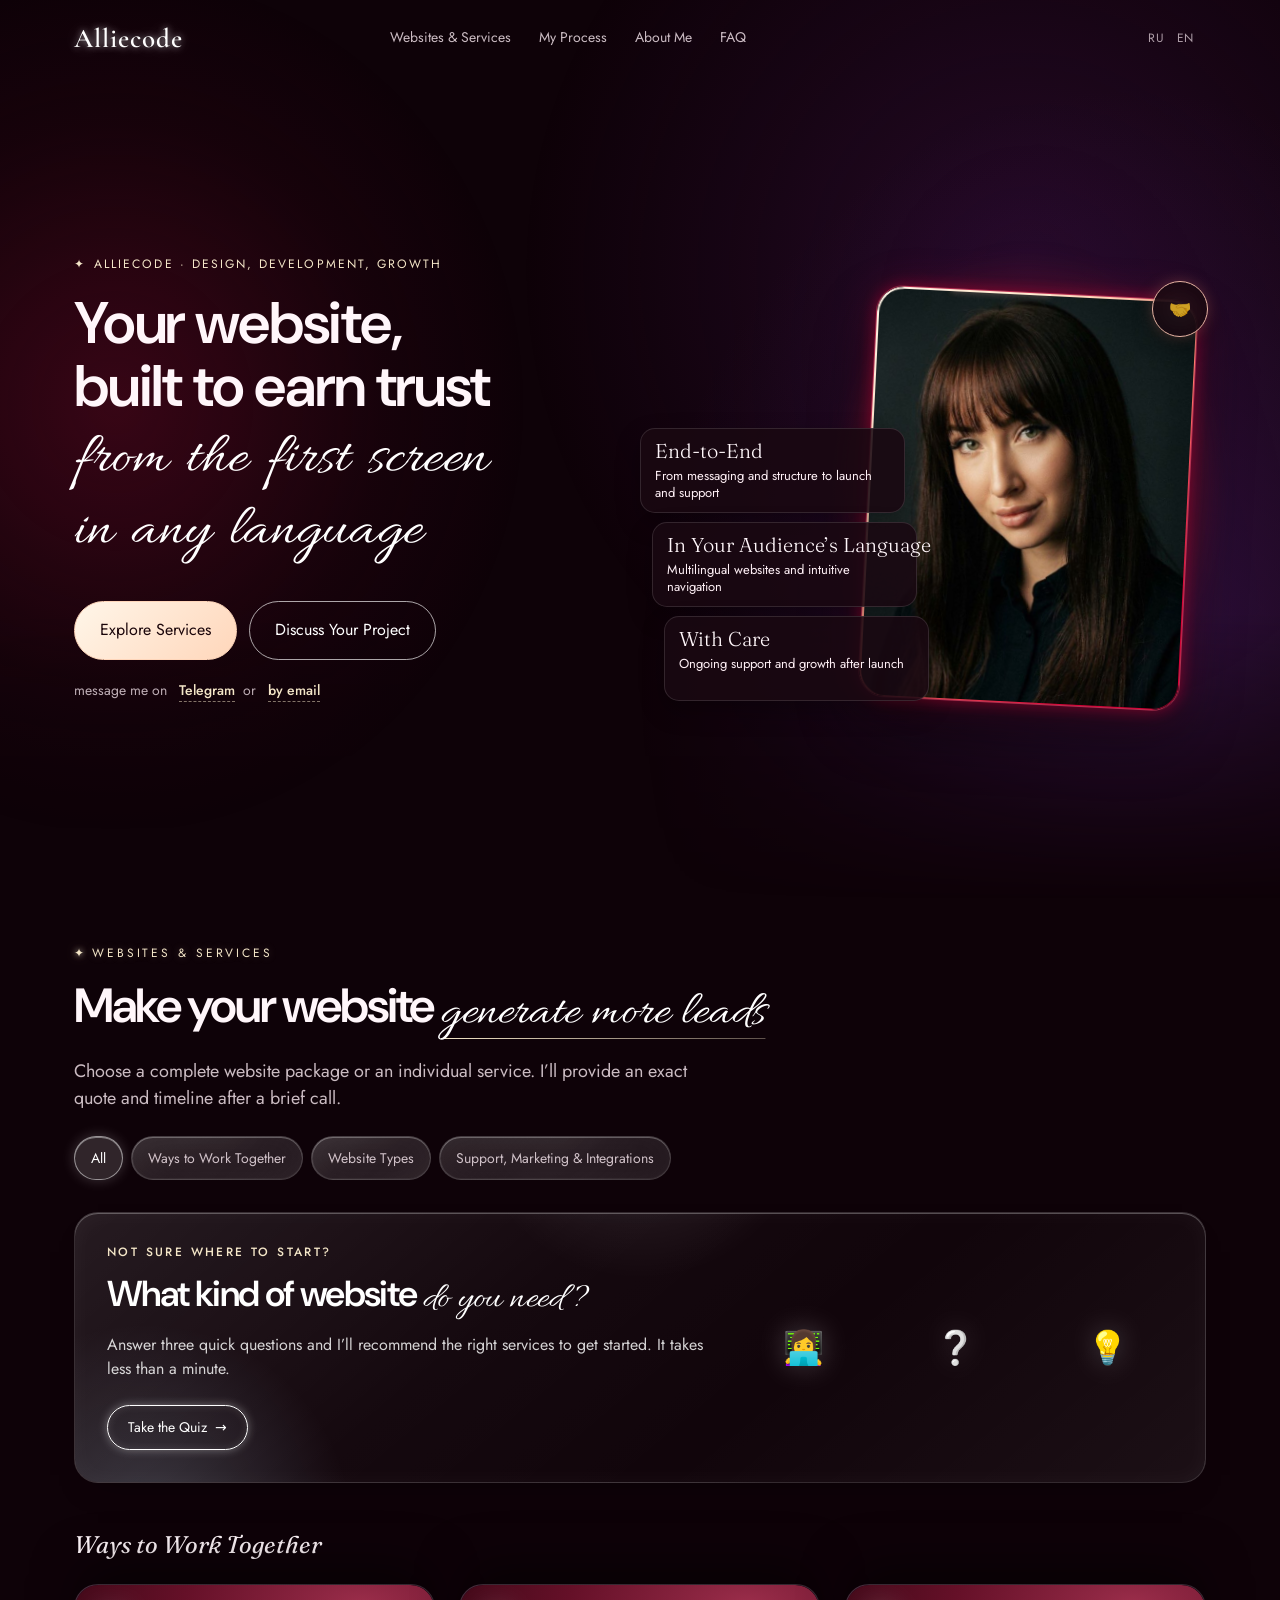
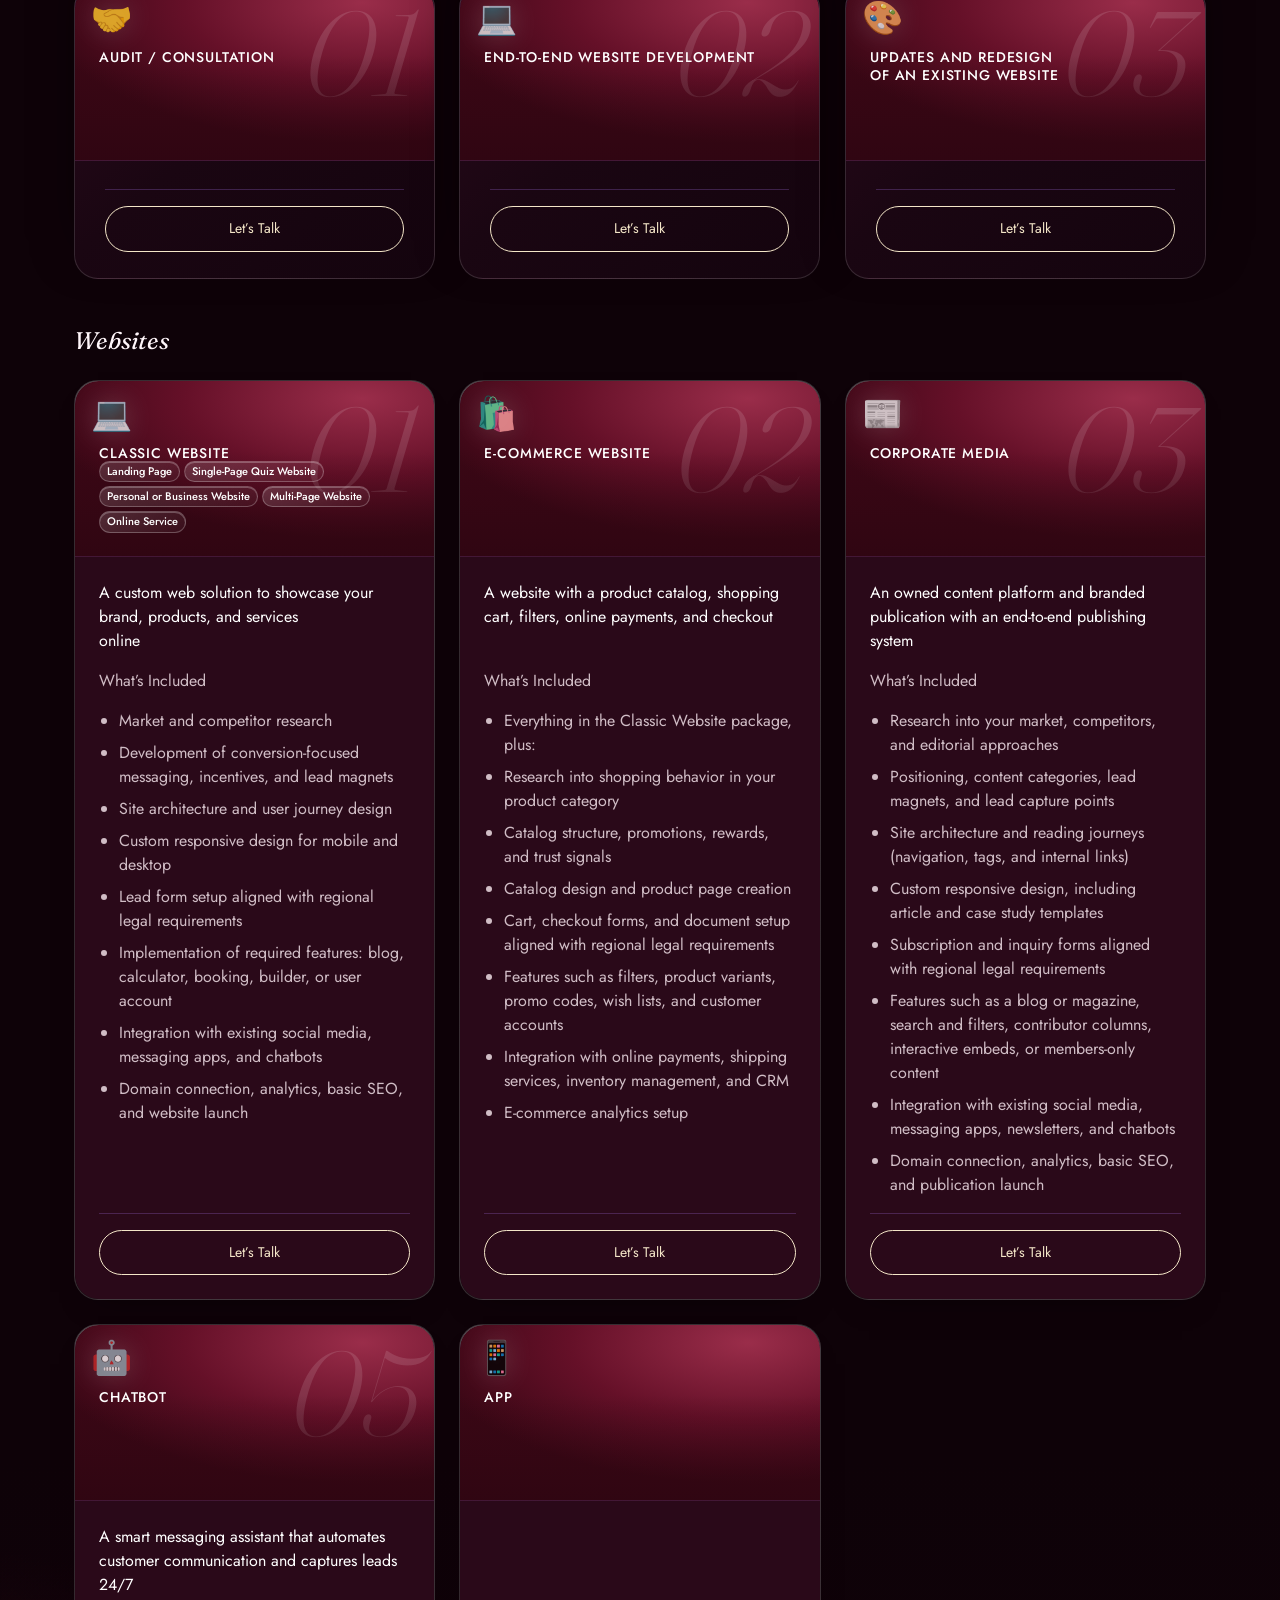
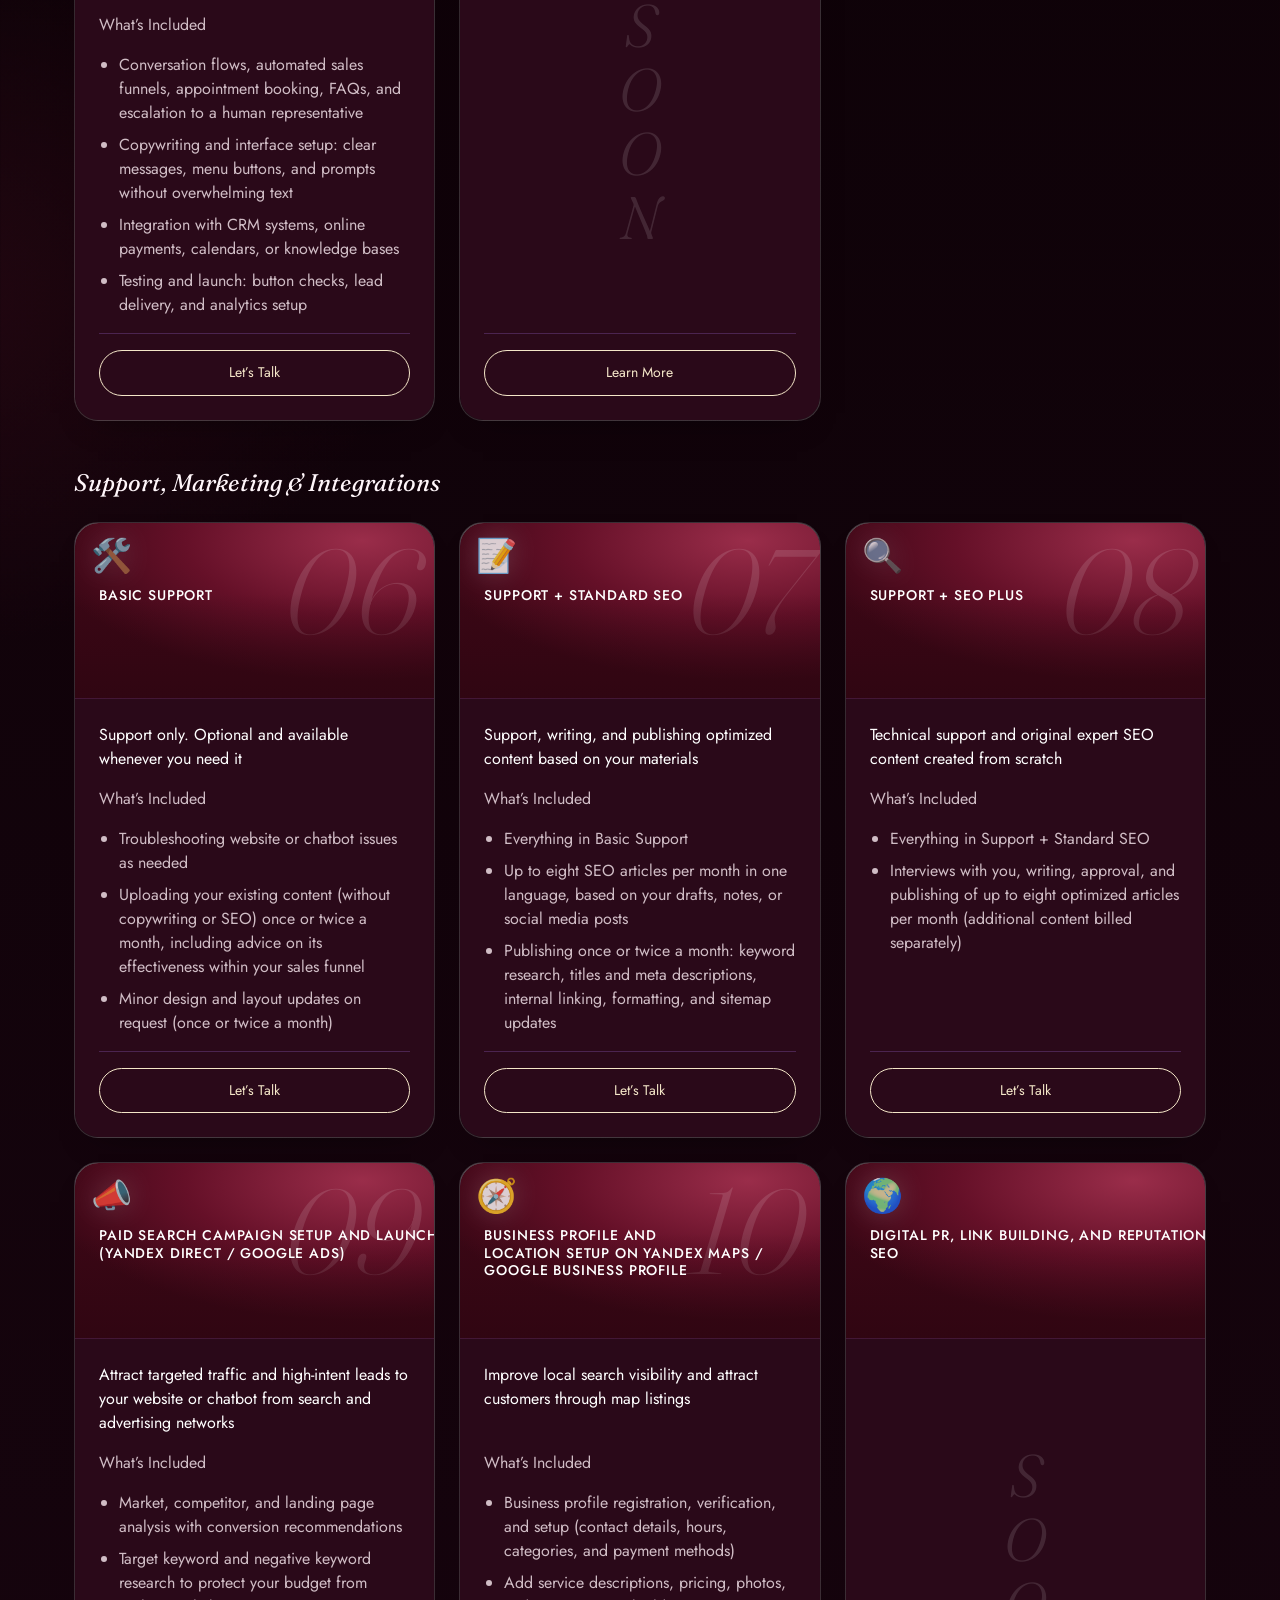
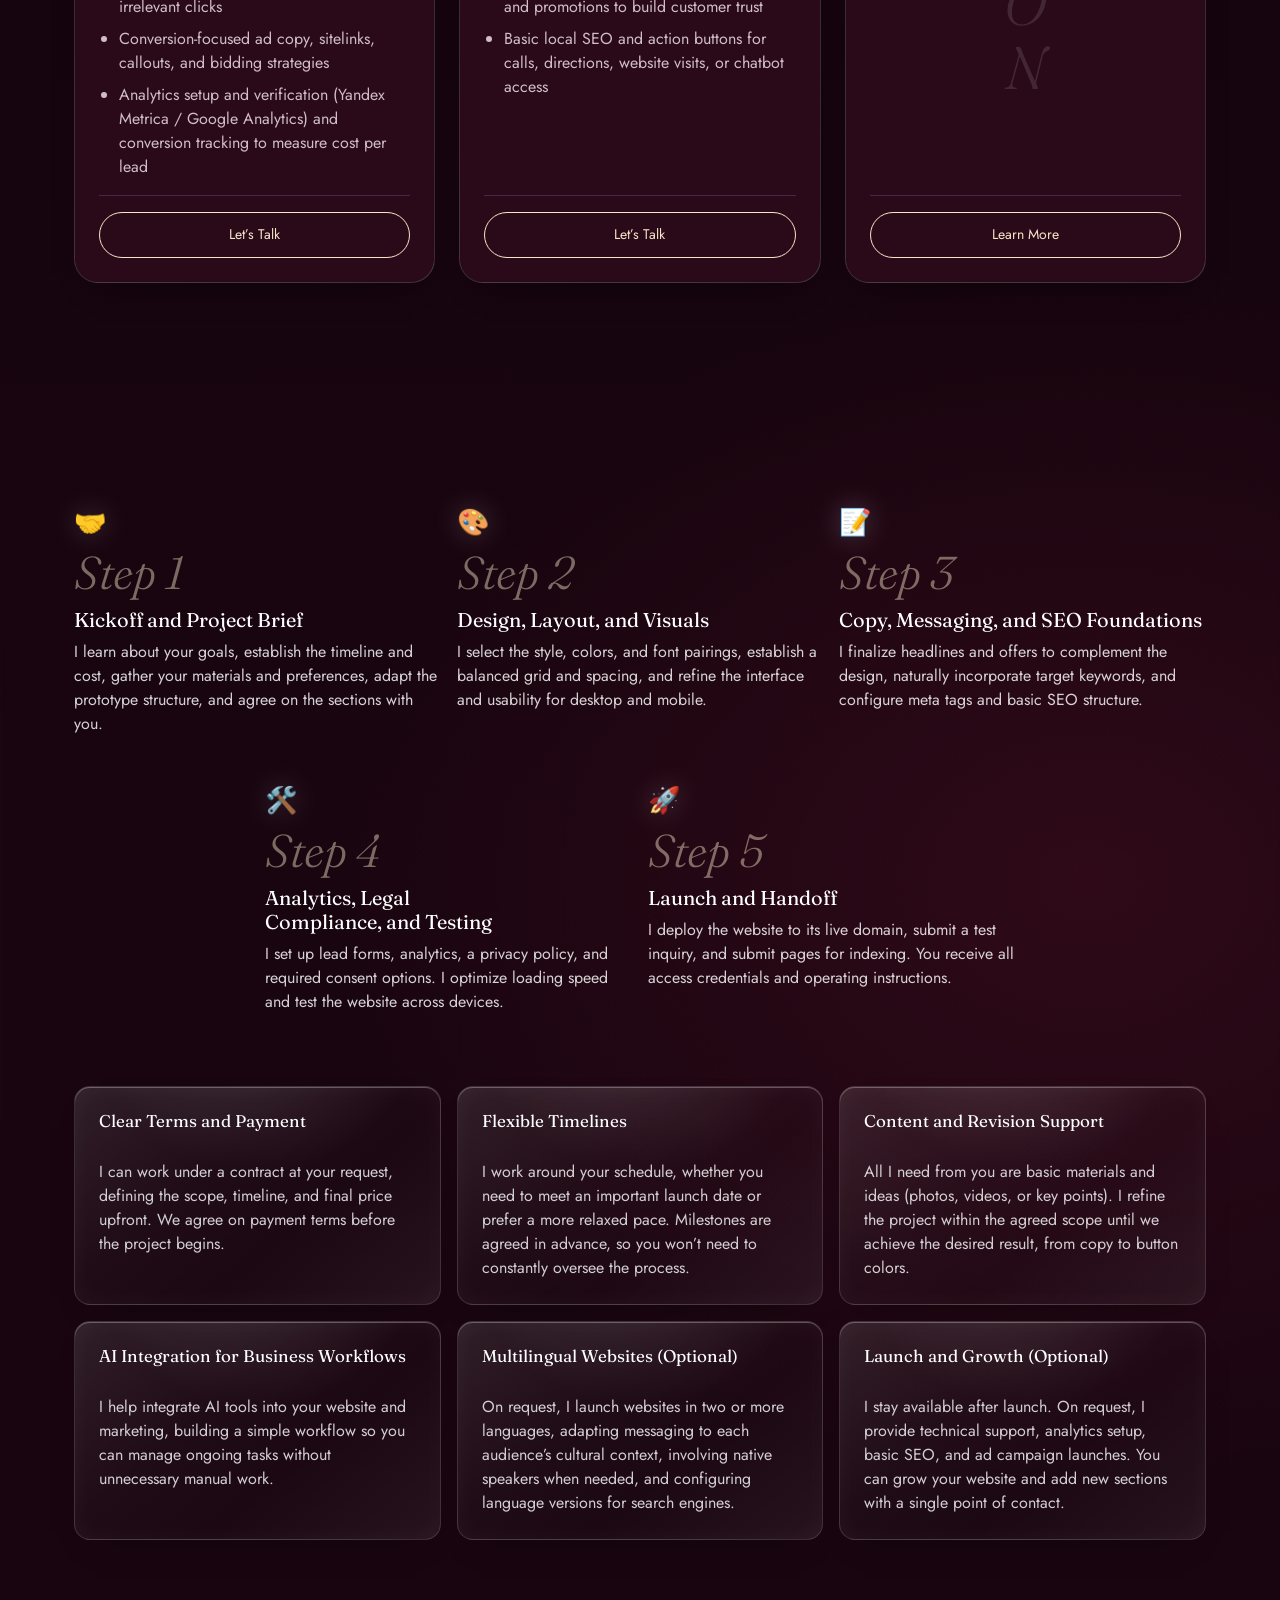
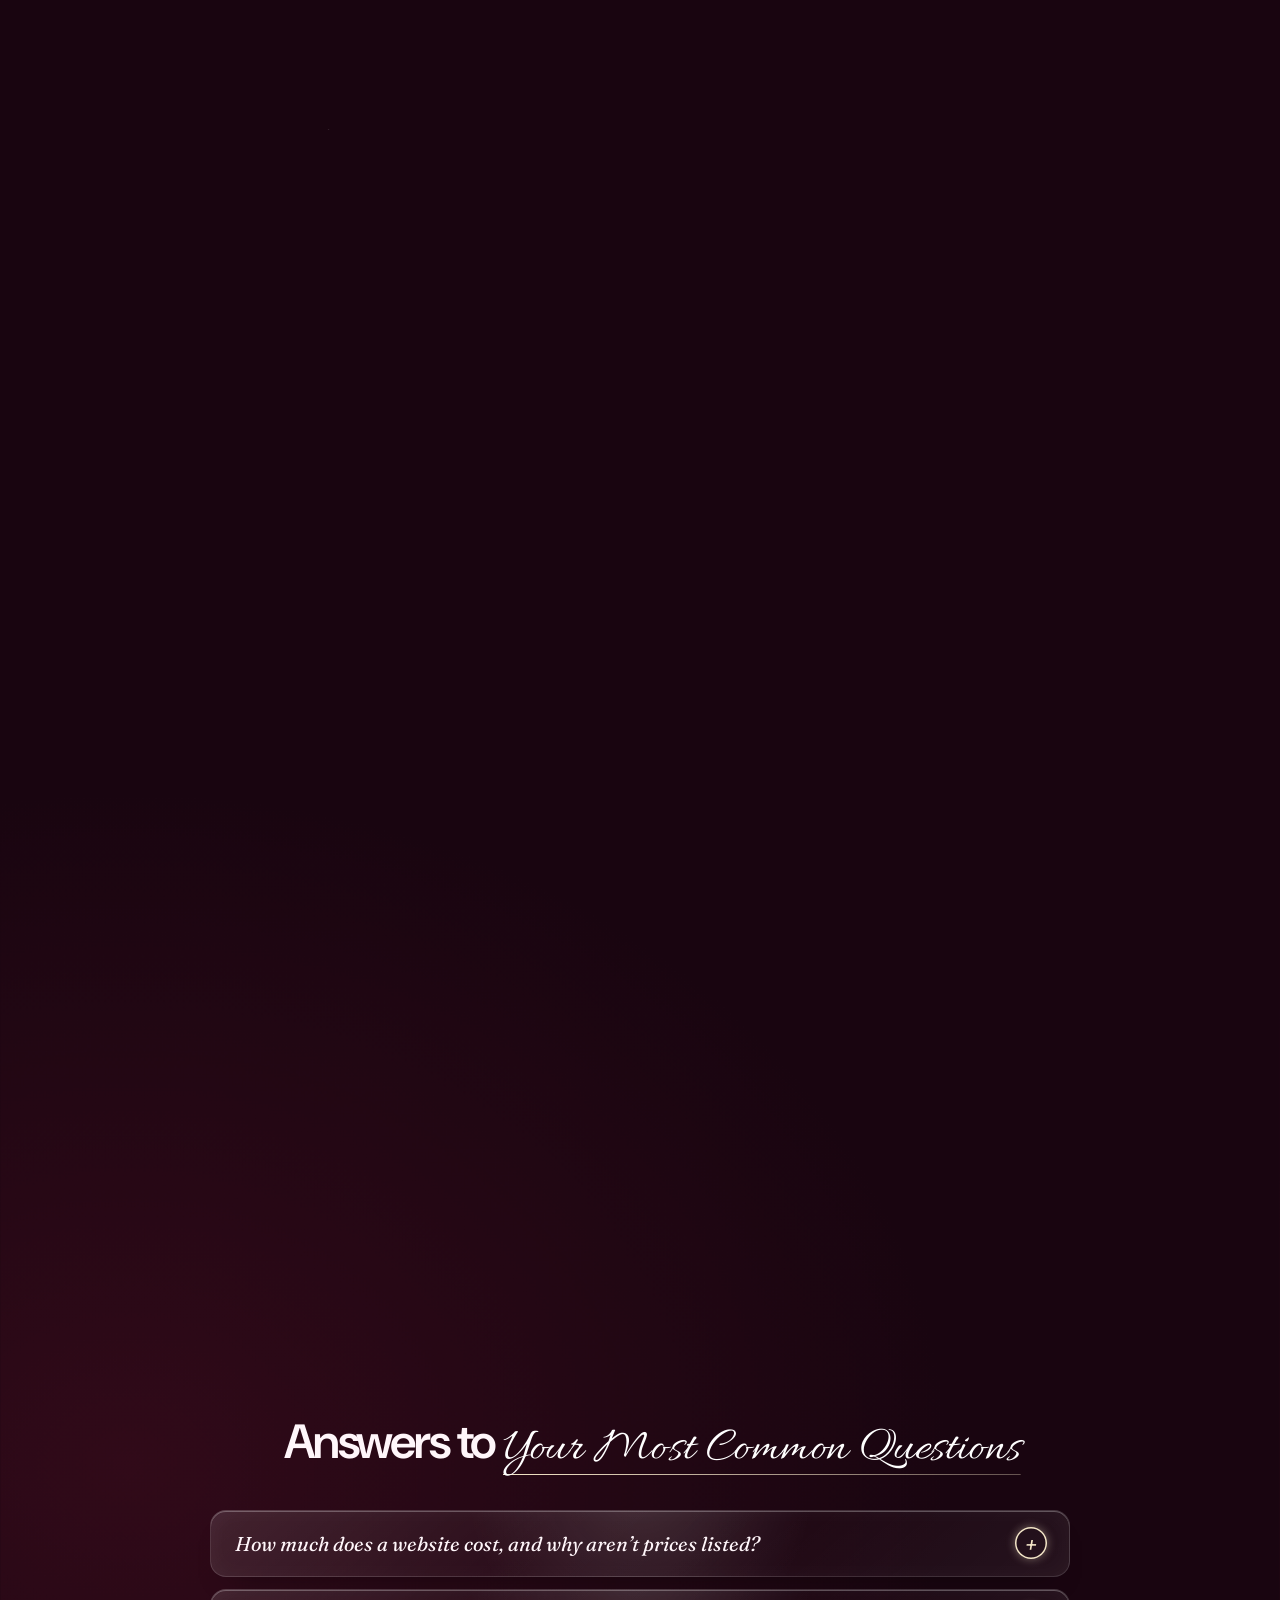
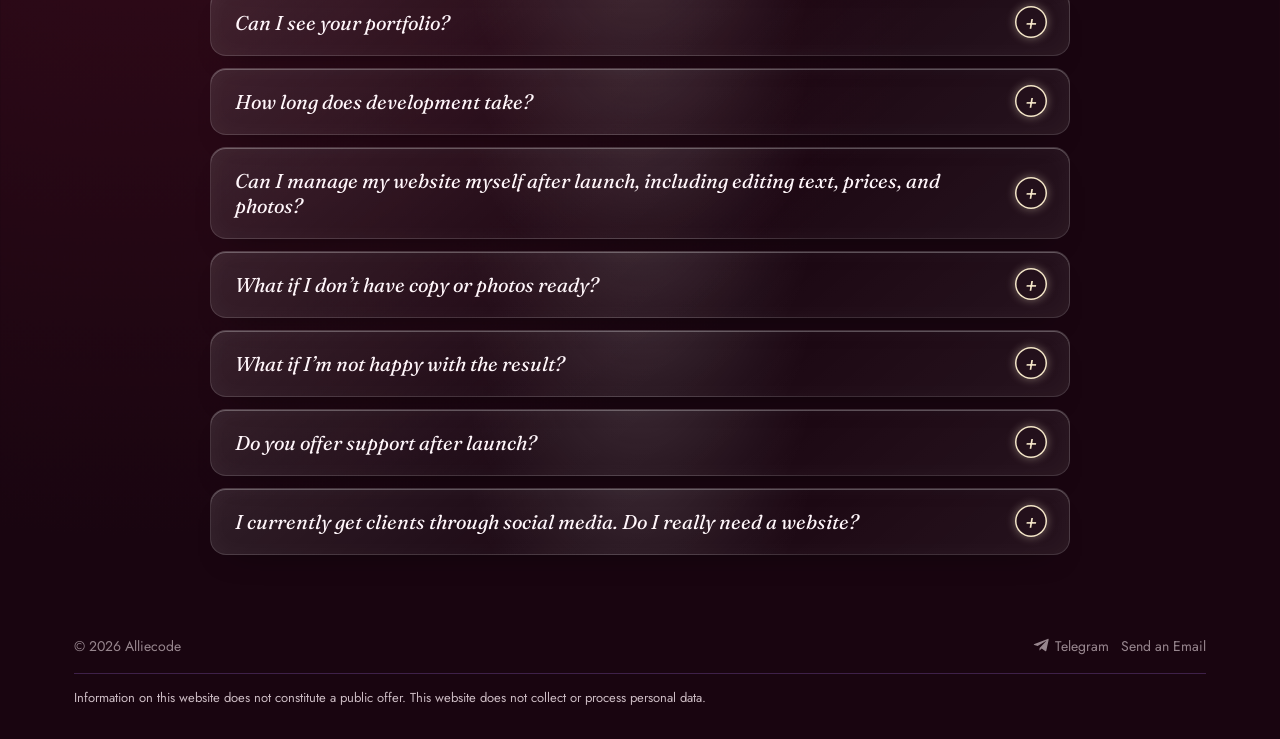
==== commit 88e3b8cf: "Order language switcher Russian then English" ====
--- a/en.html
+++ b/en.html
@@ -1522,7 +1522,7 @@
 <nav class="menu" id="menu"><a href="#services">Websites &amp; Services</a><a href="#how">My Process</a><a href="#about">About Me</a><a href="#faq">FAQ</a></nav>
 <div class="nav-act">
 </div>
-<div class="ac-lang"><span aria-current="page">EN</span><a href="./" lang="ru">RU</a></div><button aria-expanded="false" aria-label="Menu" class="burger" id="burger"><span></span><span></span></button>
+<div class="ac-lang"><a href="./" lang="ru">RU</a><span aria-current="page">EN</span></div><button aria-expanded="false" aria-label="Menu" class="burger" id="burger"><span></span><span></span></button>
 </div>
 </header>
 <script>(()=>{const h=document.getElementById("top");const measure=()=>document.documentElement.style.setProperty("--ac-header-height",h.offsetHeight+"px");measure();window.addEventListener("resize",measure,{passive:true});if(window.ResizeObserver)new ResizeObserver(measure).observe(h);const sync=()=>{h.dataset.headerScroll=window.scrollY>10?"yes":"no"};sync();window.addEventListener("scroll",sync,{passive:true});window.addEventListener("pageshow",sync);})();</script>
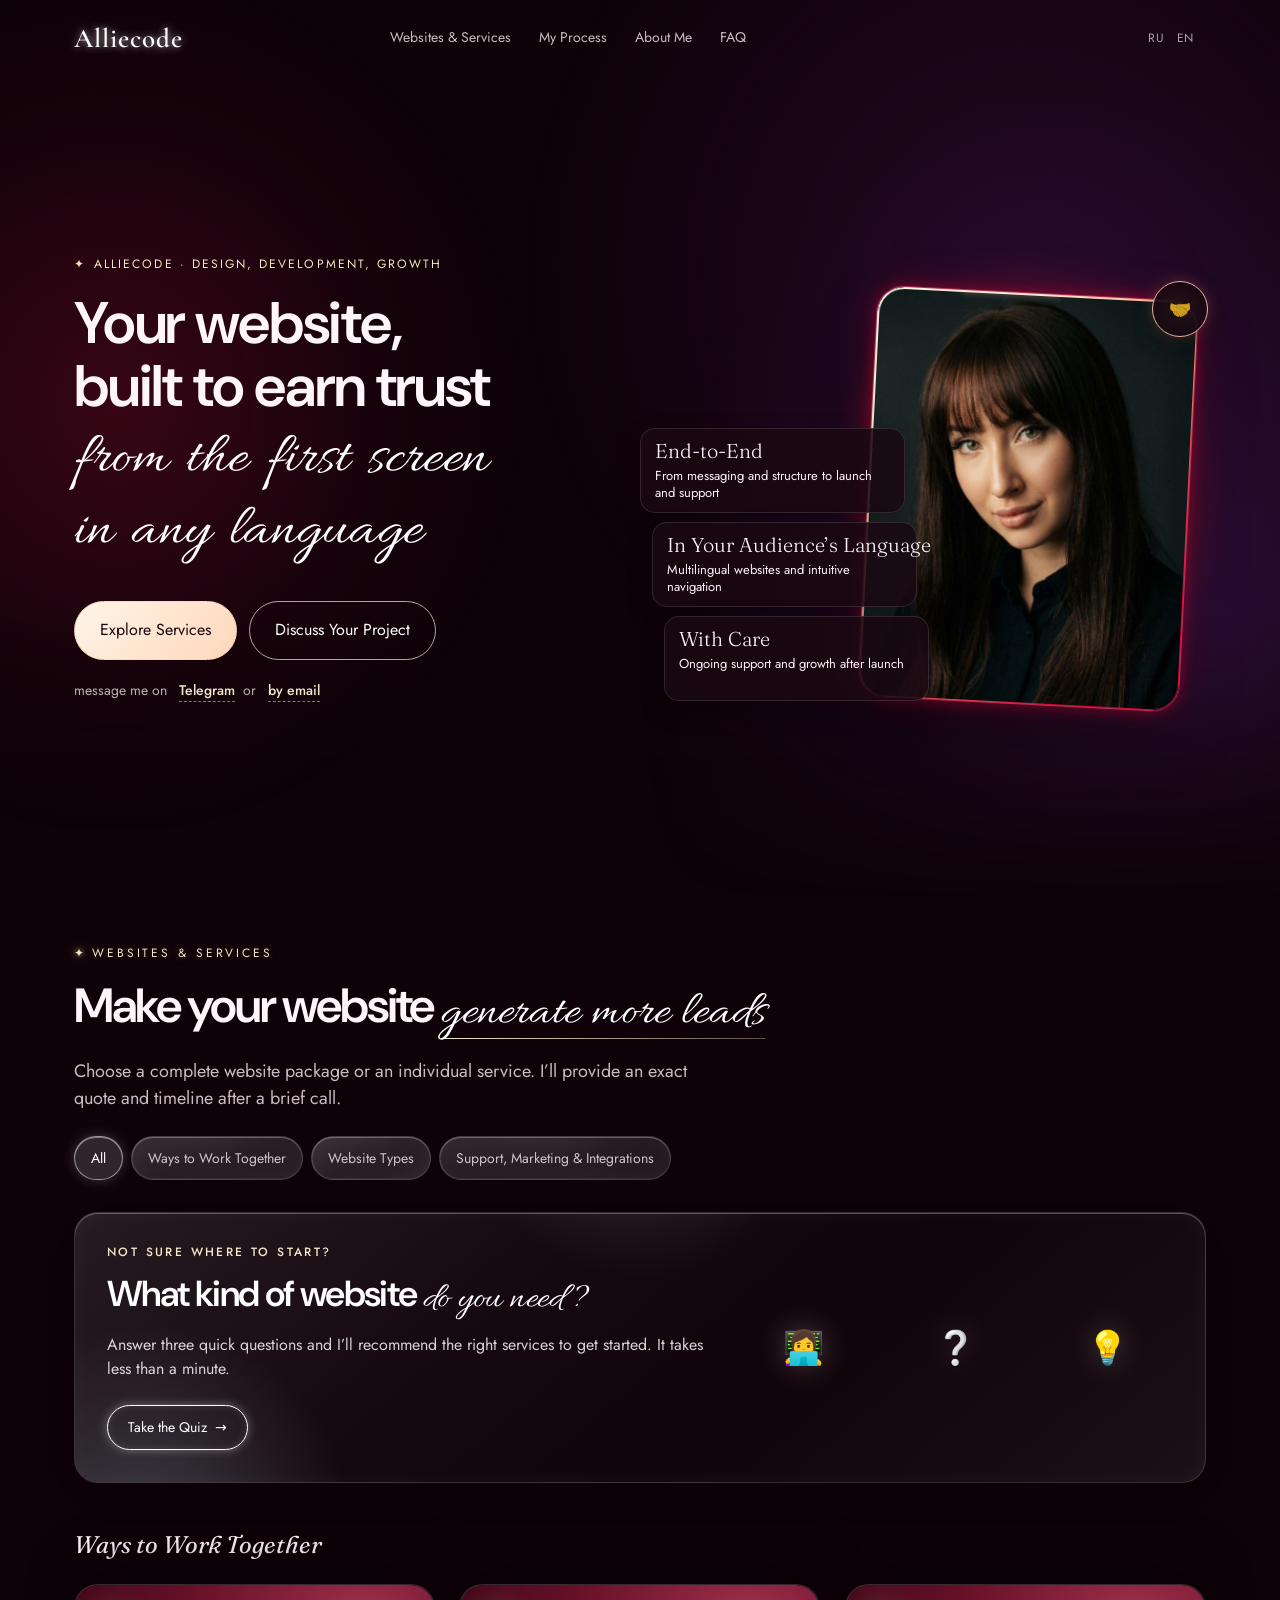
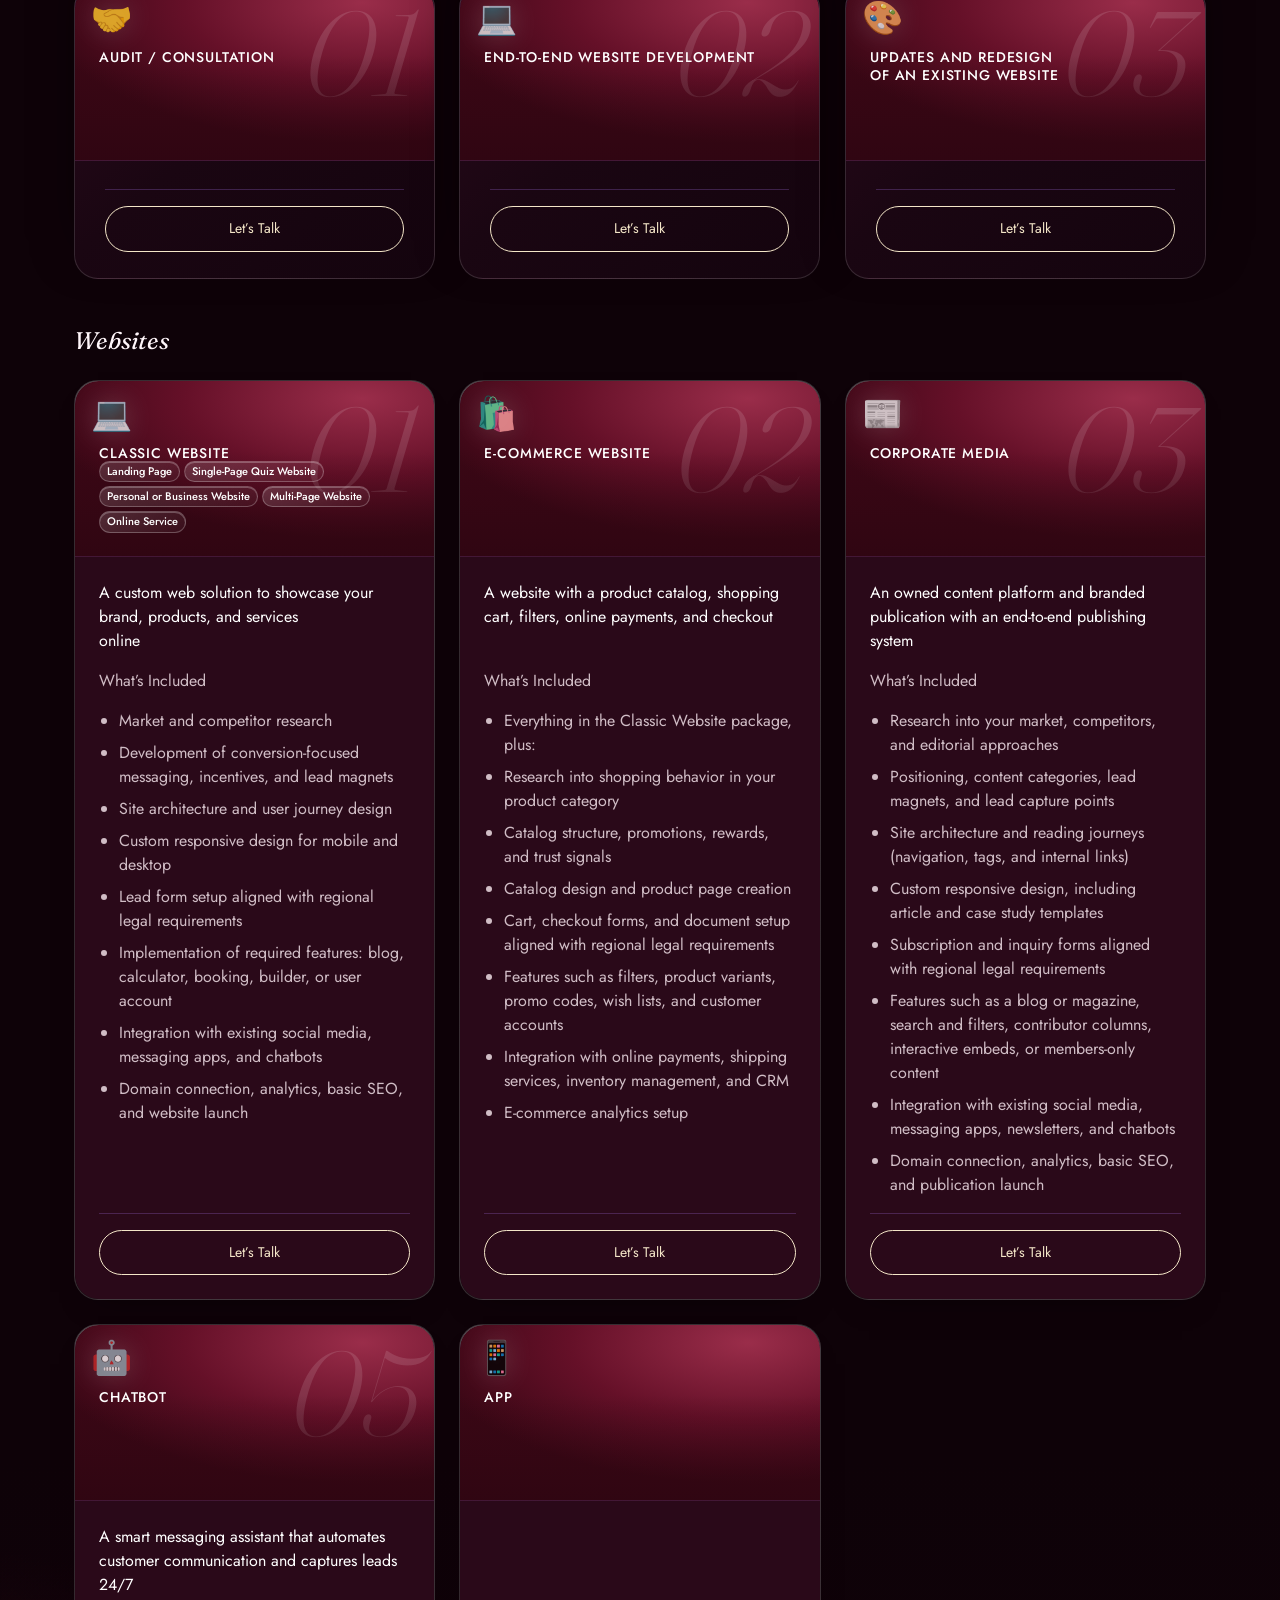
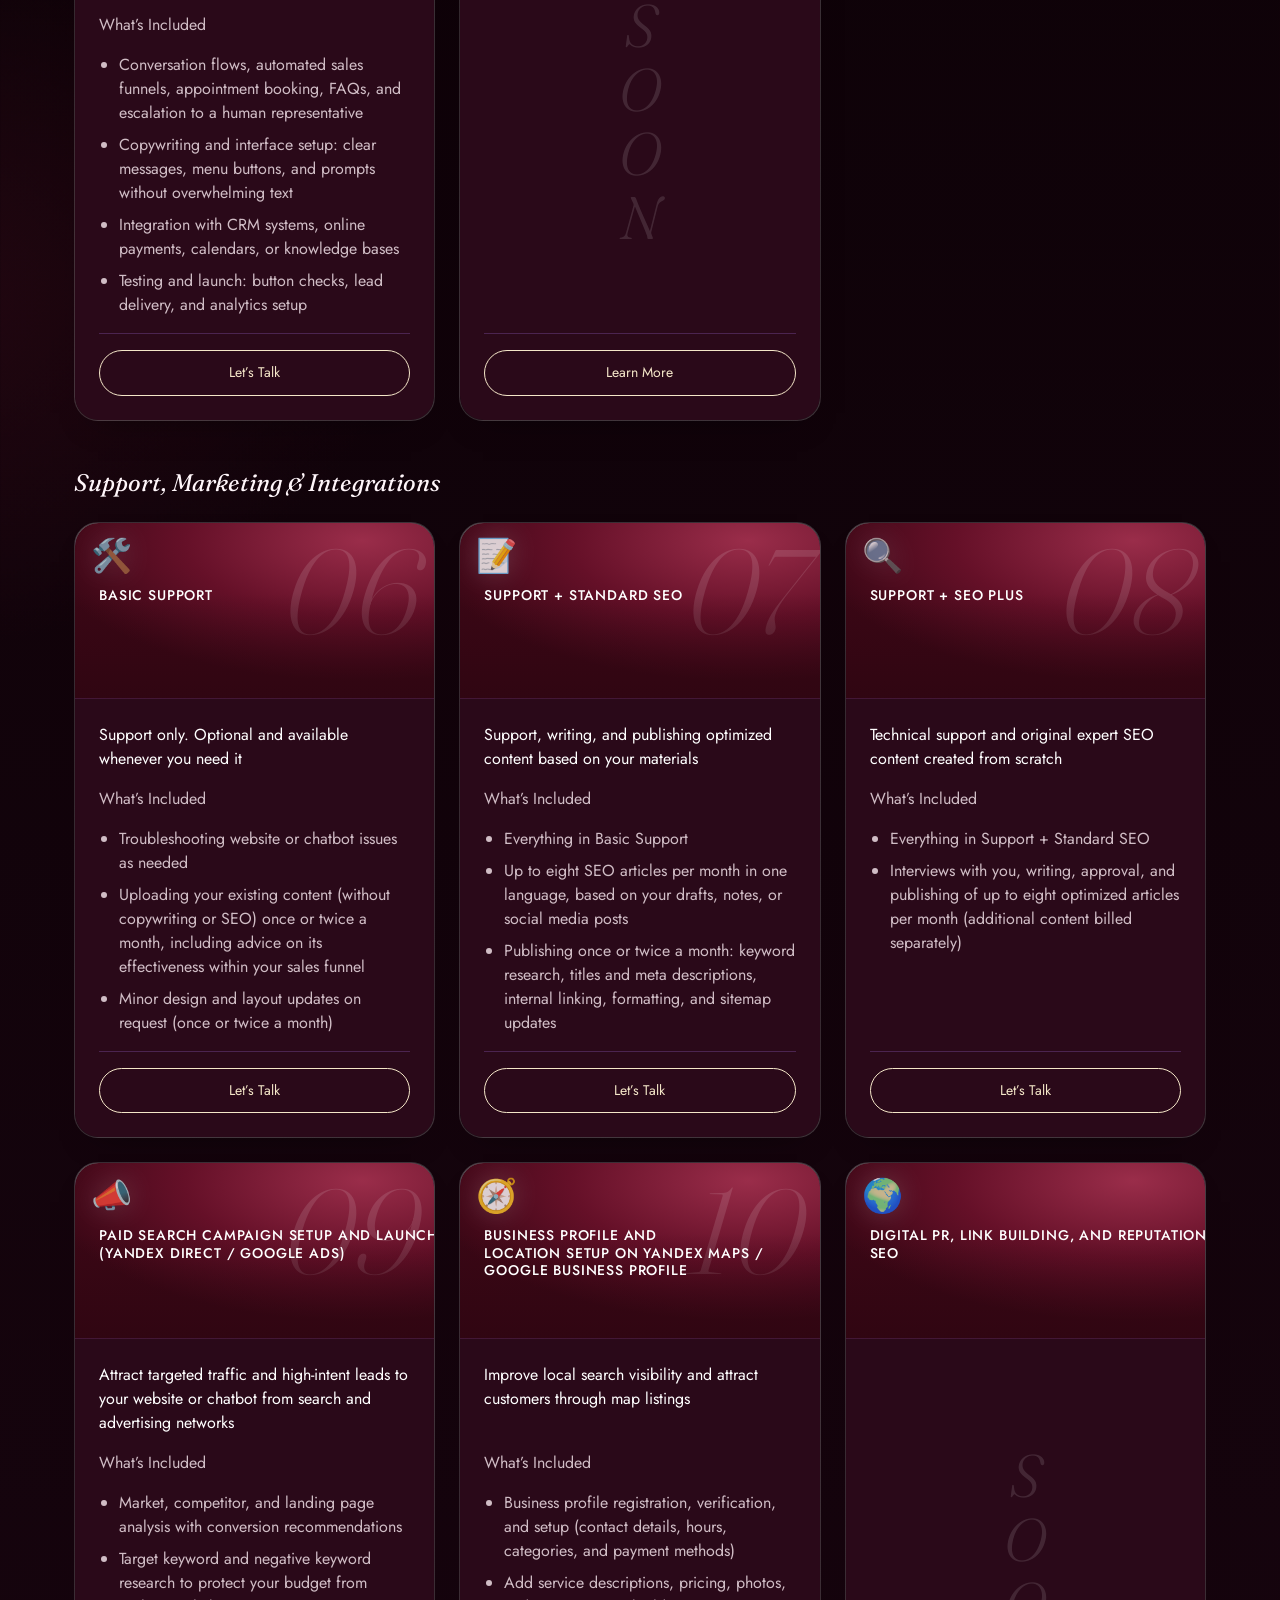
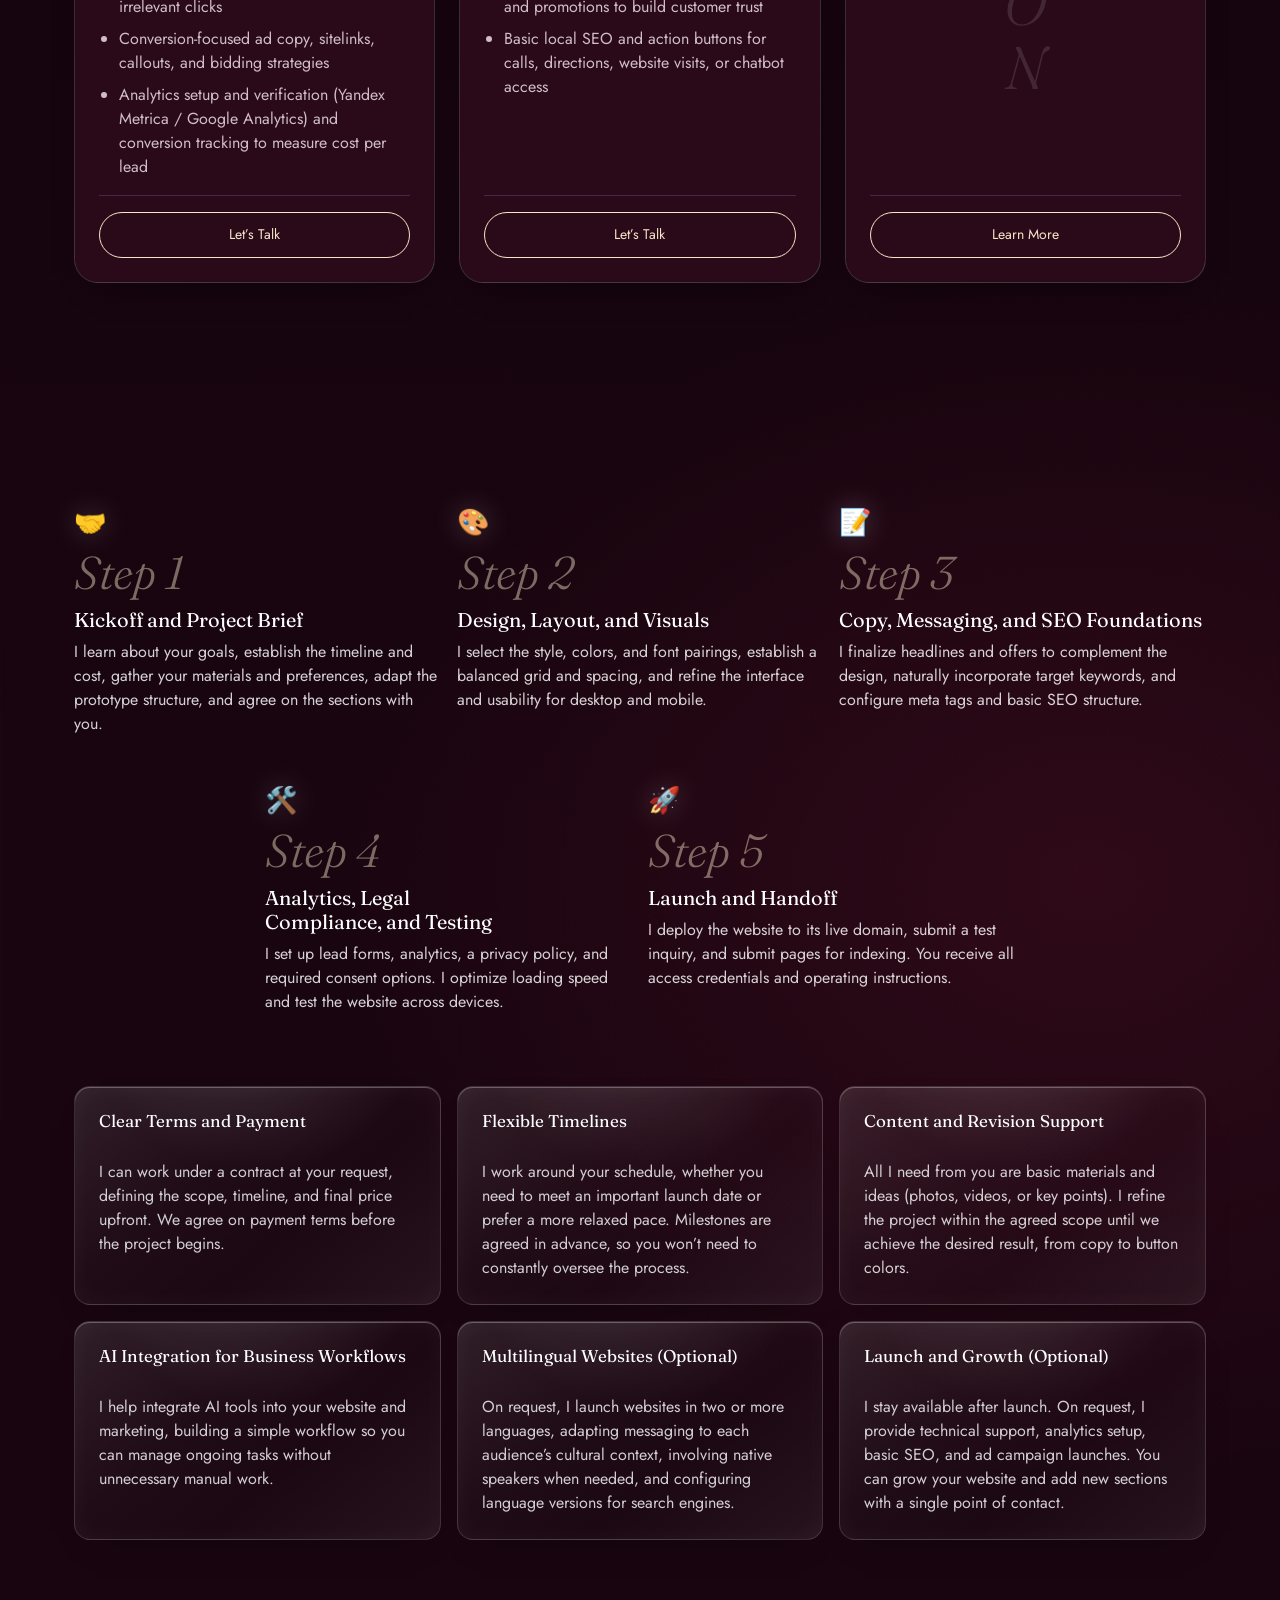
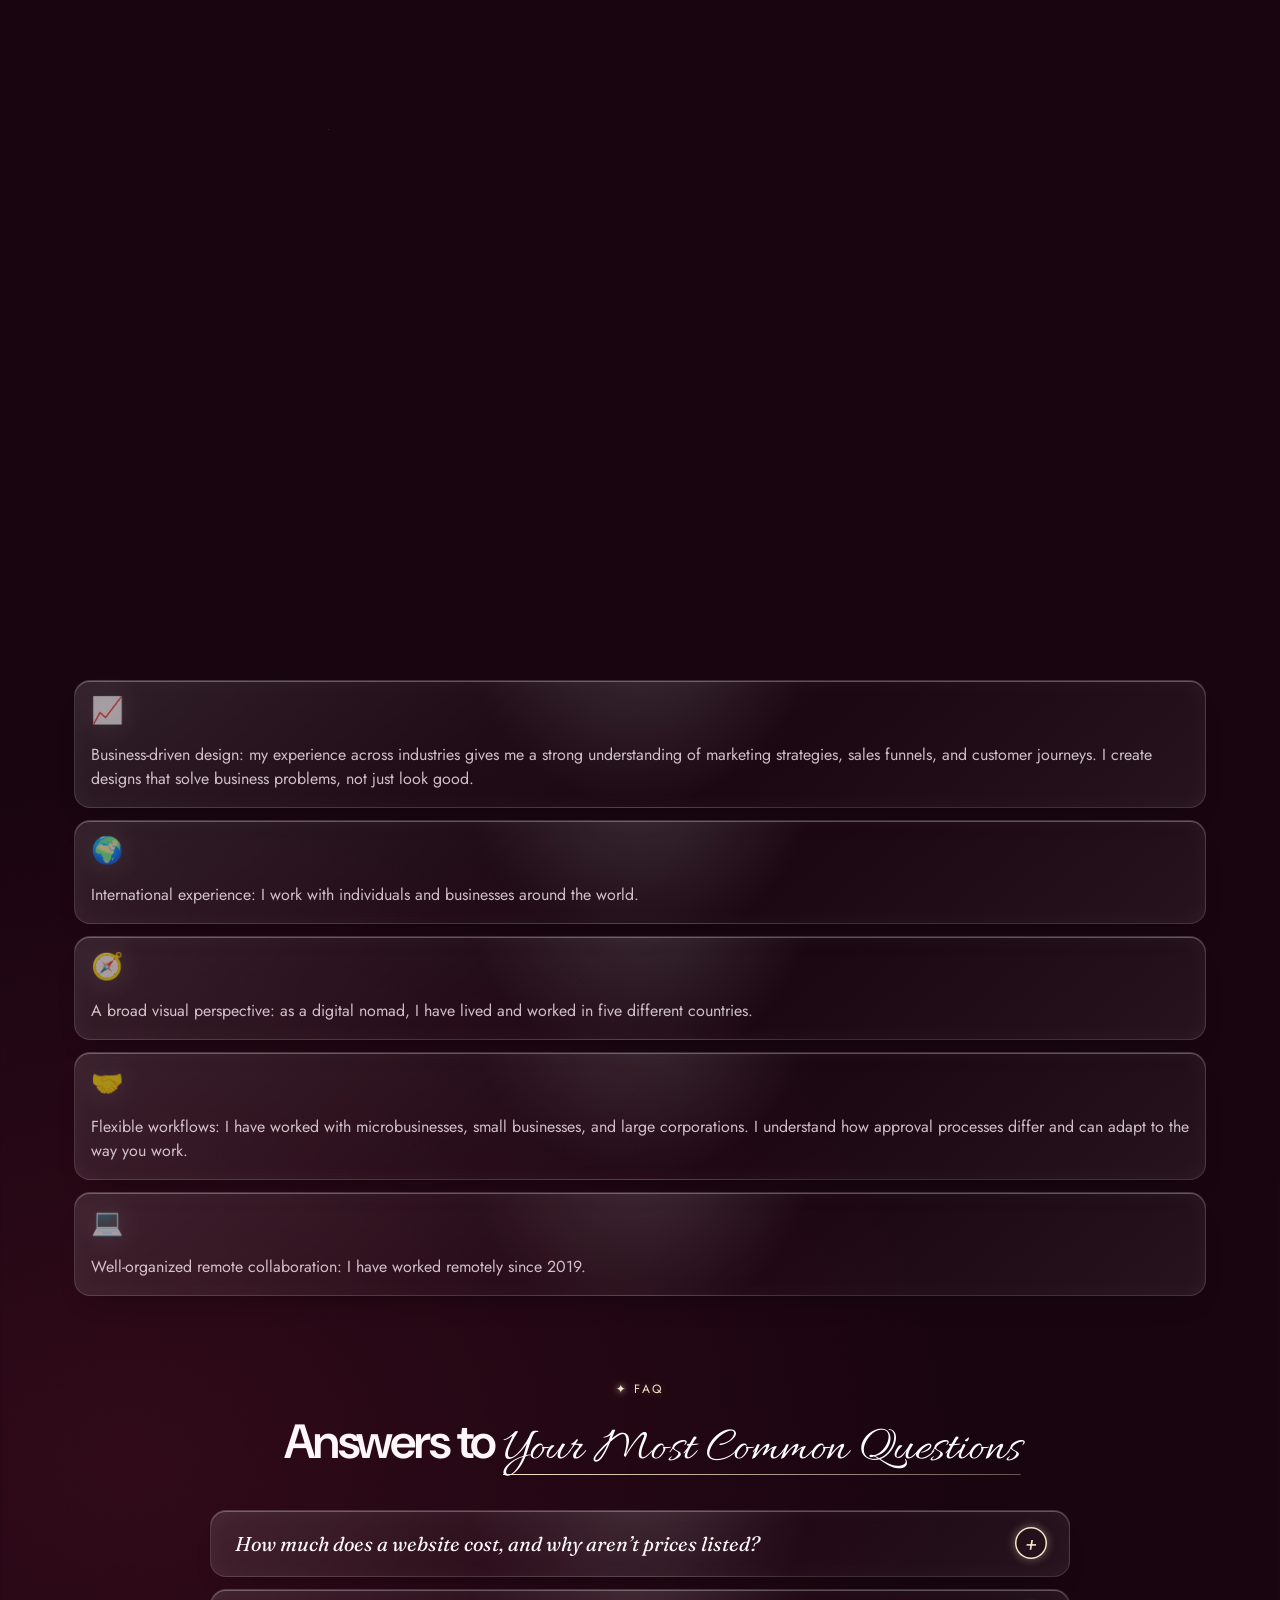
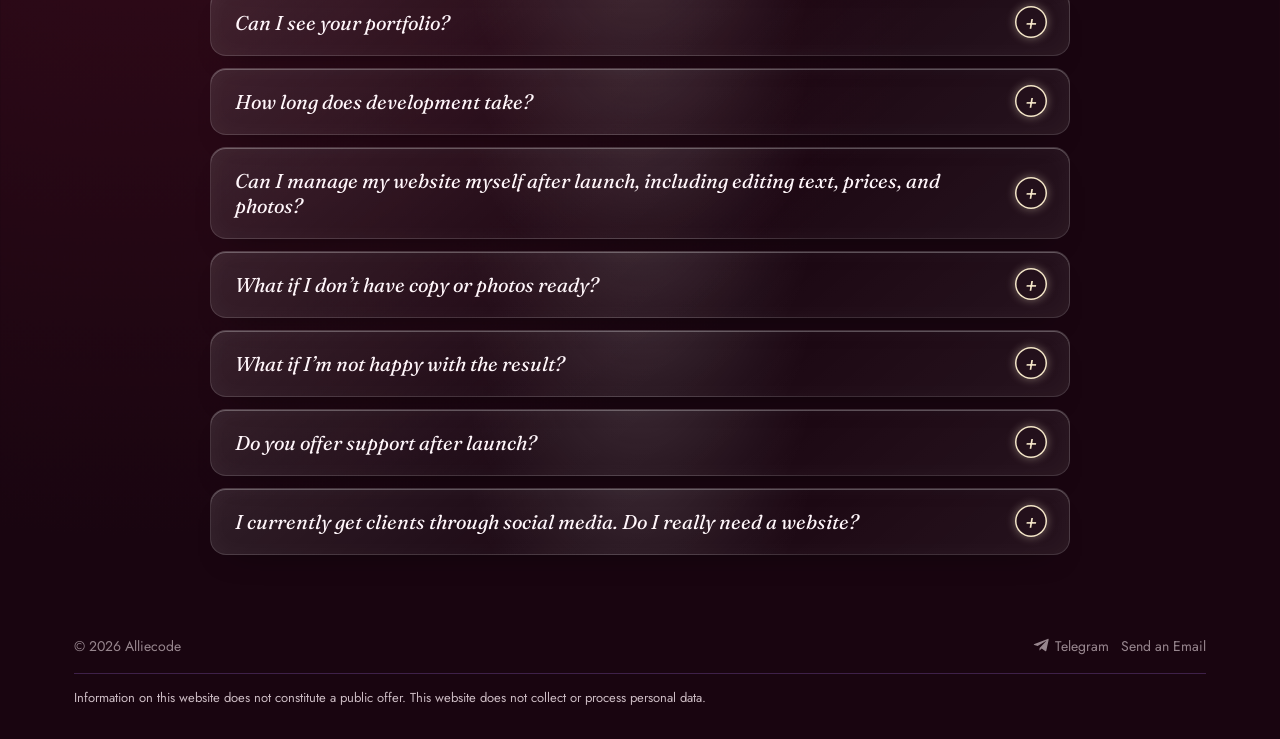
==== commit c4e66ae4: "Reduce loading logo further" ====
--- a/en.html
+++ b/en.html
@@ -1502,7 +1502,7 @@
 #ac-intro{position:fixed;inset:0;z-index:2147483646;display:none;place-items:center;background:radial-gradient(ellipse at 75% 10%,rgba(125,26,53,.24),transparent 65%),linear-gradient(160deg,var(--night,#14040e),#190510);pointer-events:none;opacity:1;transition:opacity .42s ease,visibility .42s}
 html.ac-intro-active #ac-intro{display:grid}
 #ac-intro .ac-intro-inner{display:grid;justify-items:center;gap:18px;width:min(72vw,240px)}
-#ac-intro .logo{font-size:clamp(32px,6vw,54px);color:#fff;text-shadow:0 0 12px rgba(255,255,255,.4);visibility:hidden}
+#ac-intro .logo{font-size:clamp(28px,5vw,46px);color:#fff;text-shadow:0 0 12px rgba(255,255,255,.4);visibility:hidden}
 #ac-intro.ac-font-ready .logo{visibility:visible;animation:acIntroMark .3s ease both}
 #ac-intro .ac-progress{height:2px;width:100%;background:rgba(255,255,255,.13);overflow:hidden;border-radius:2px}
 #ac-intro .ac-progress i{display:block;position:relative;height:100%;width:100%;transform:scaleX(0);transform-origin:left;background:linear-gradient(90deg,#a62b50,#d68b99 68%,#f4e6c8);will-change:transform}
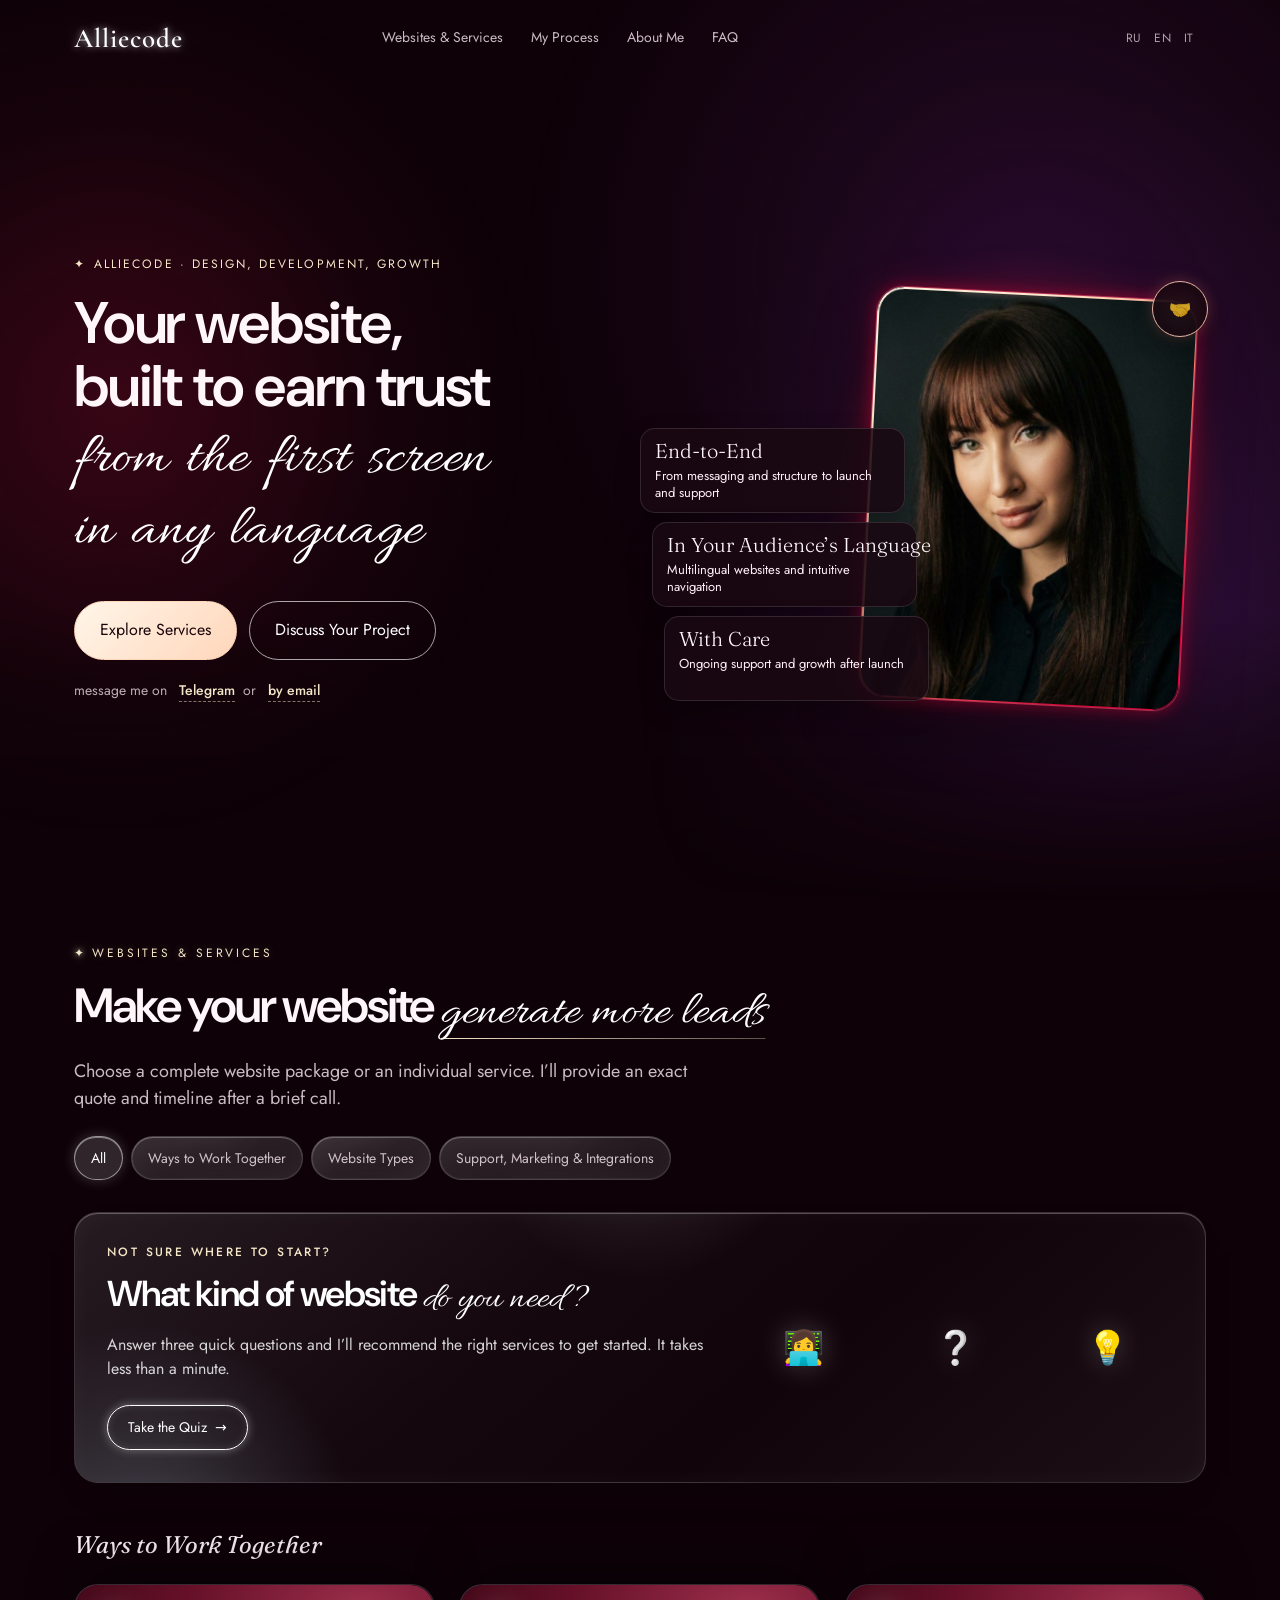
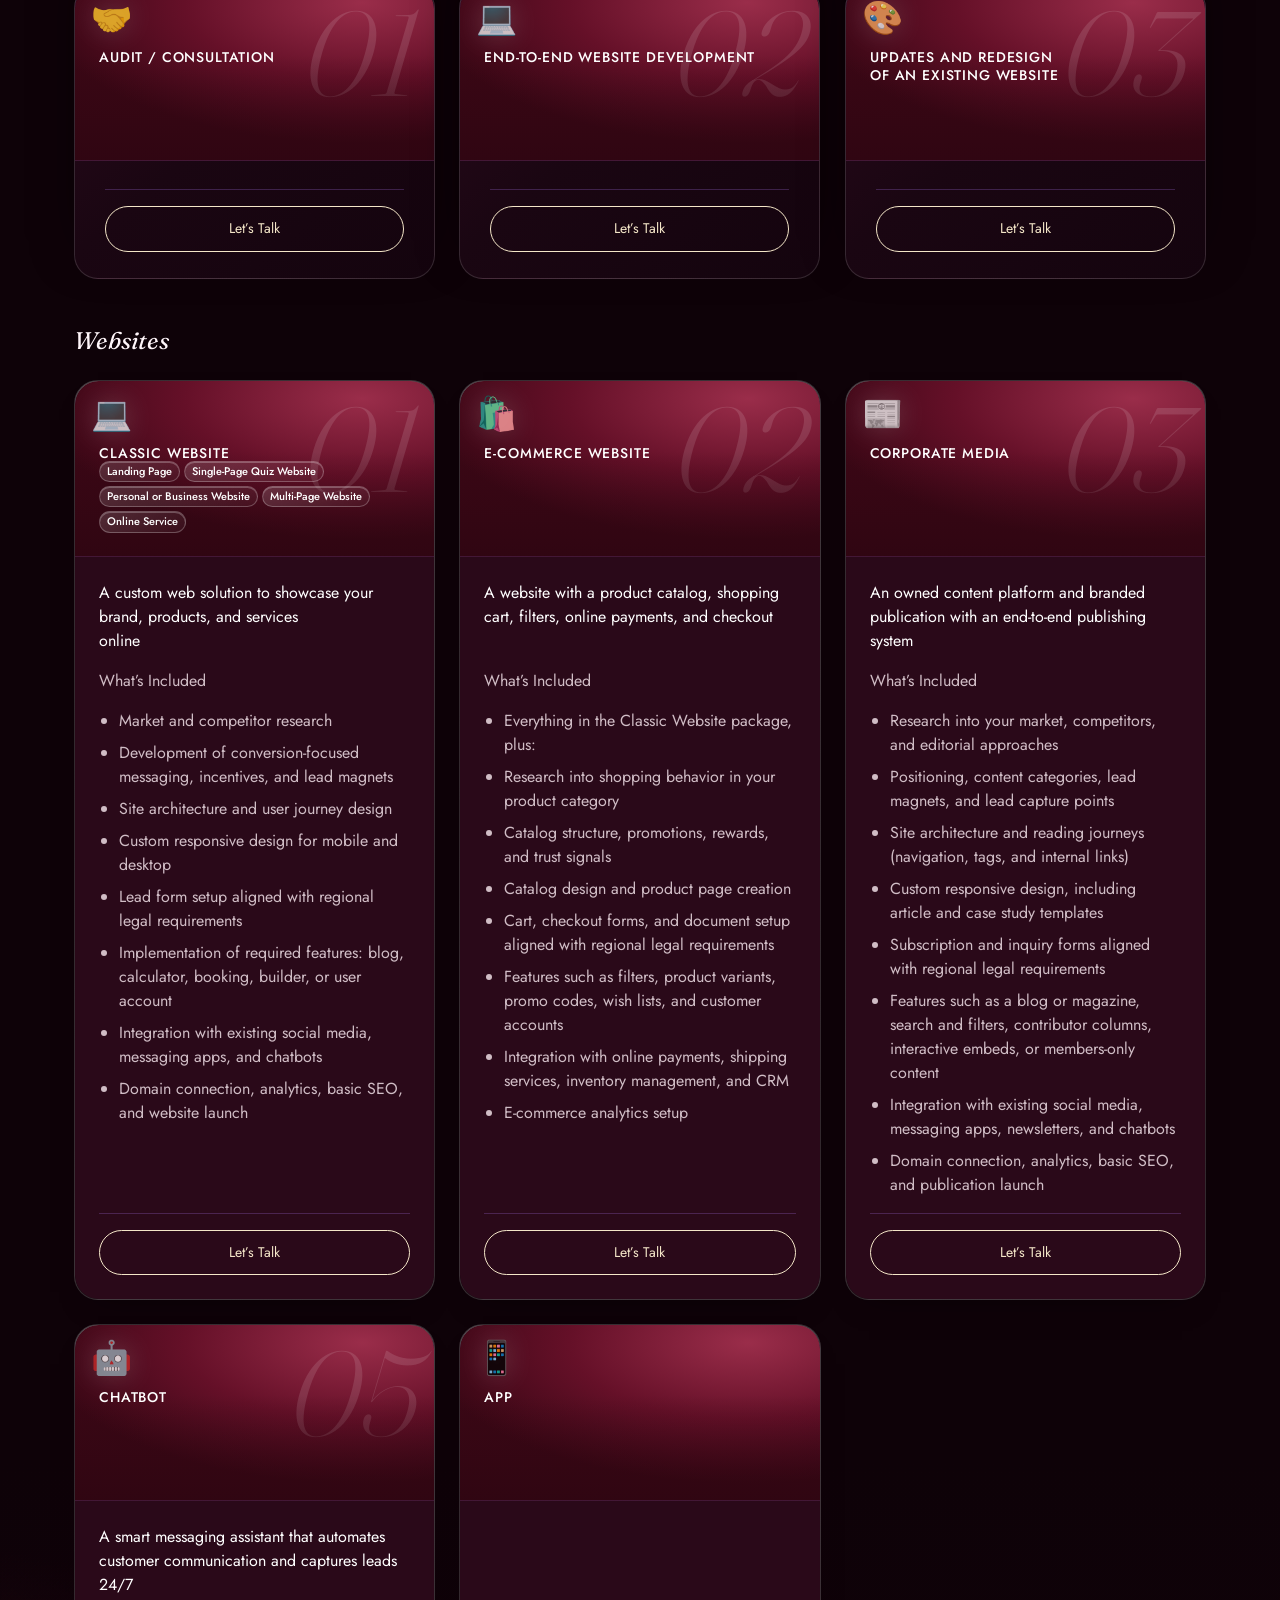
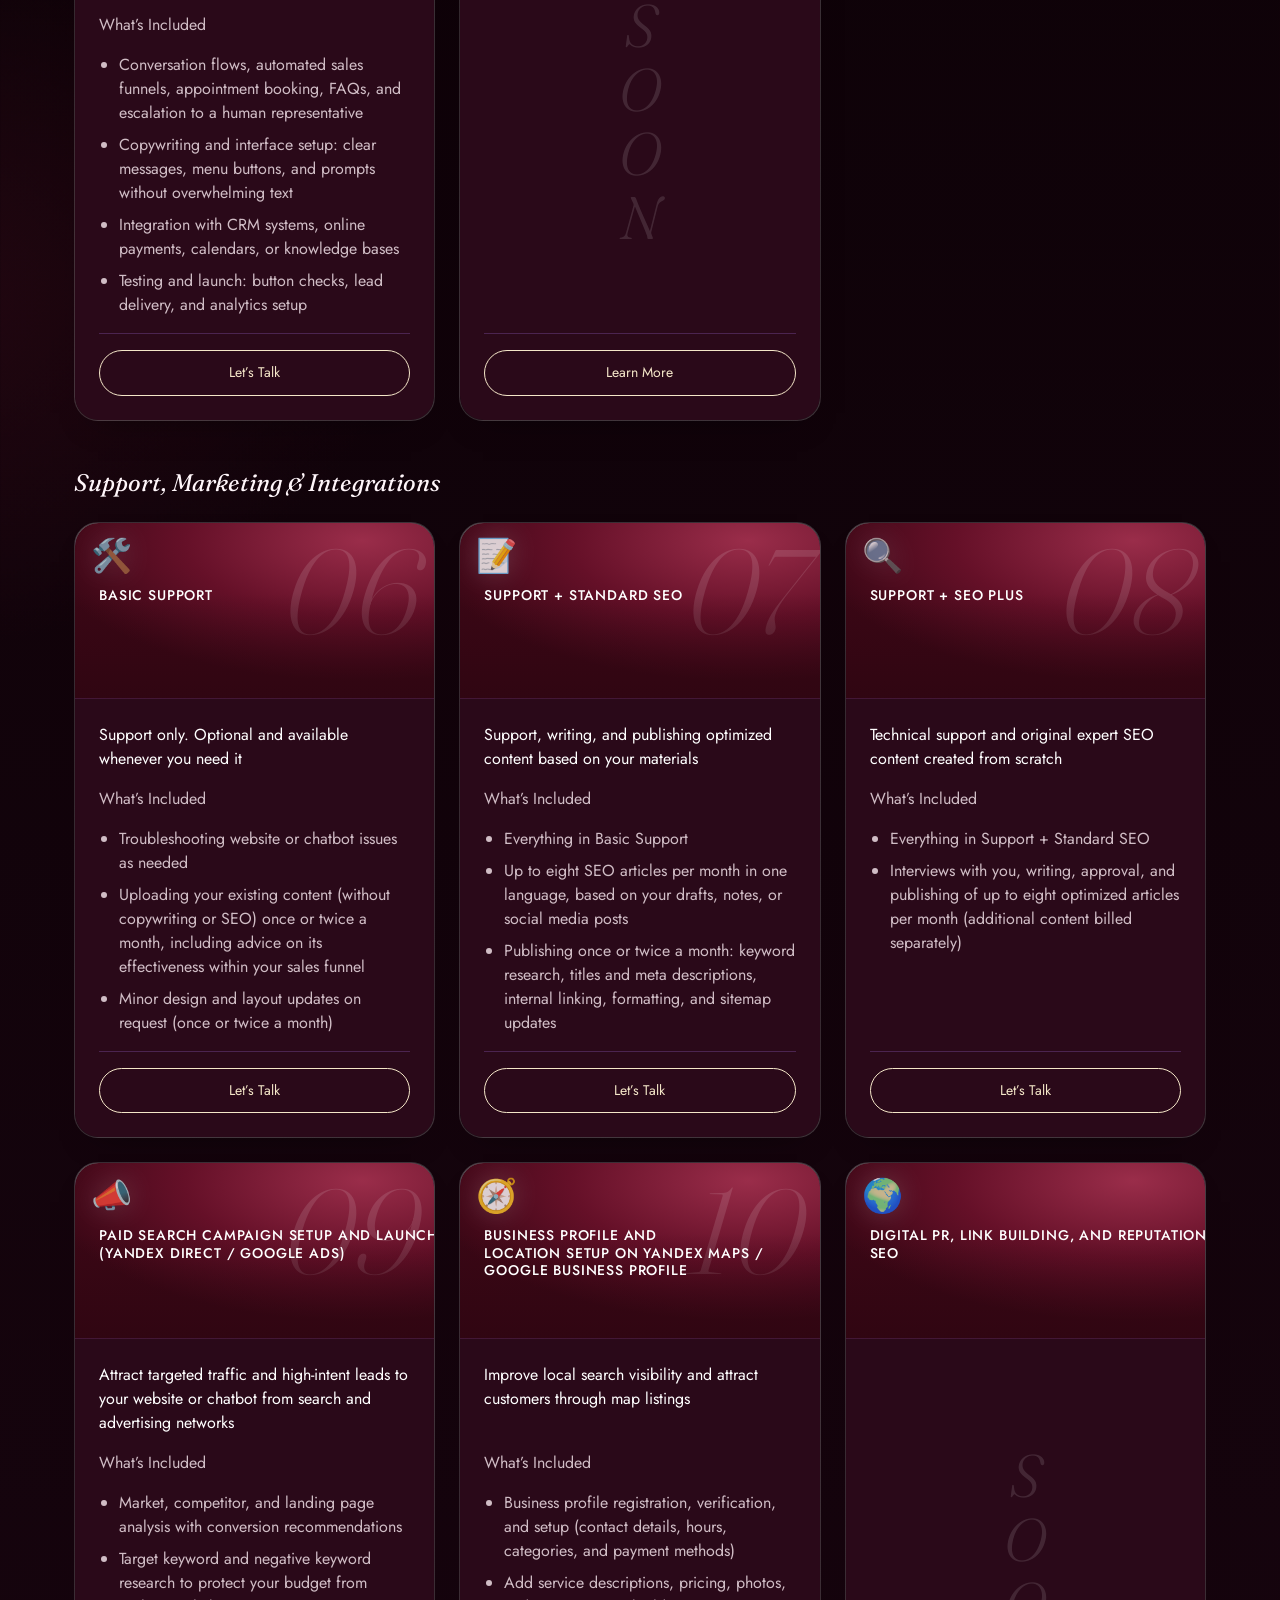
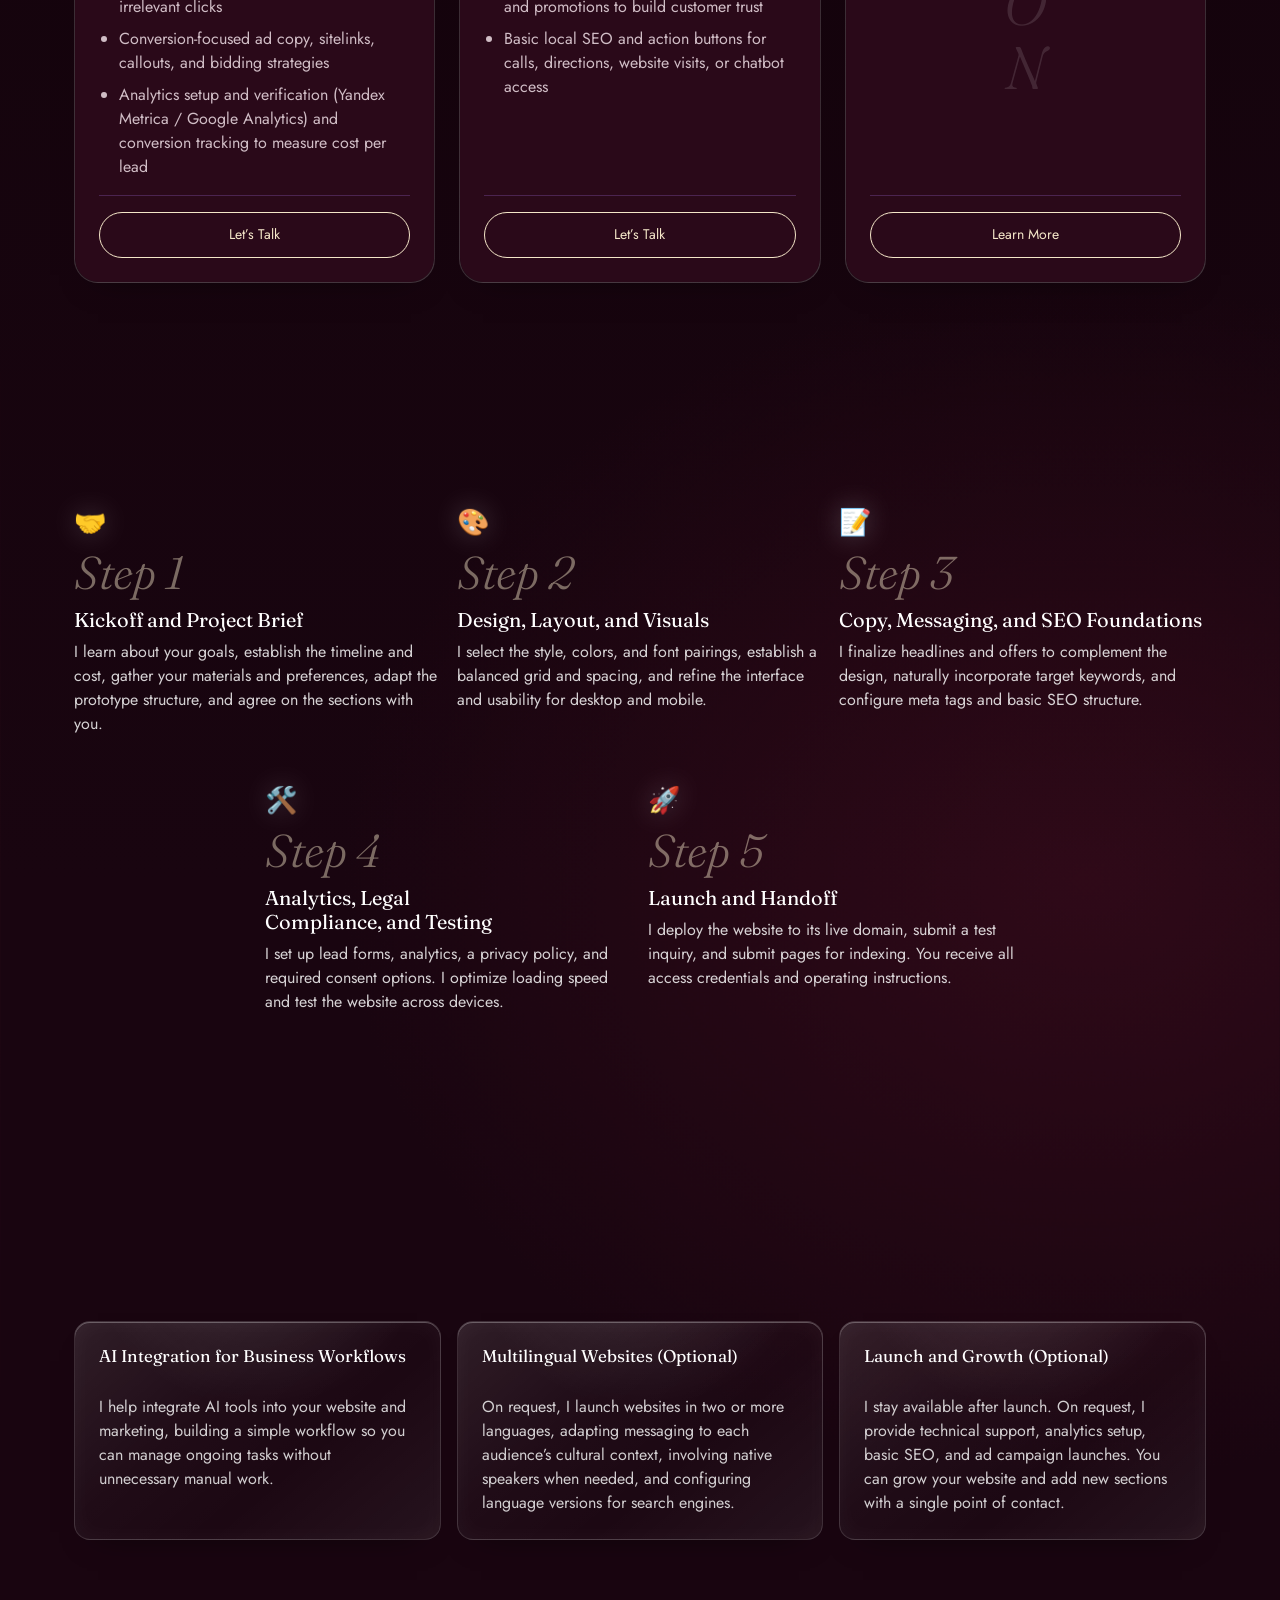
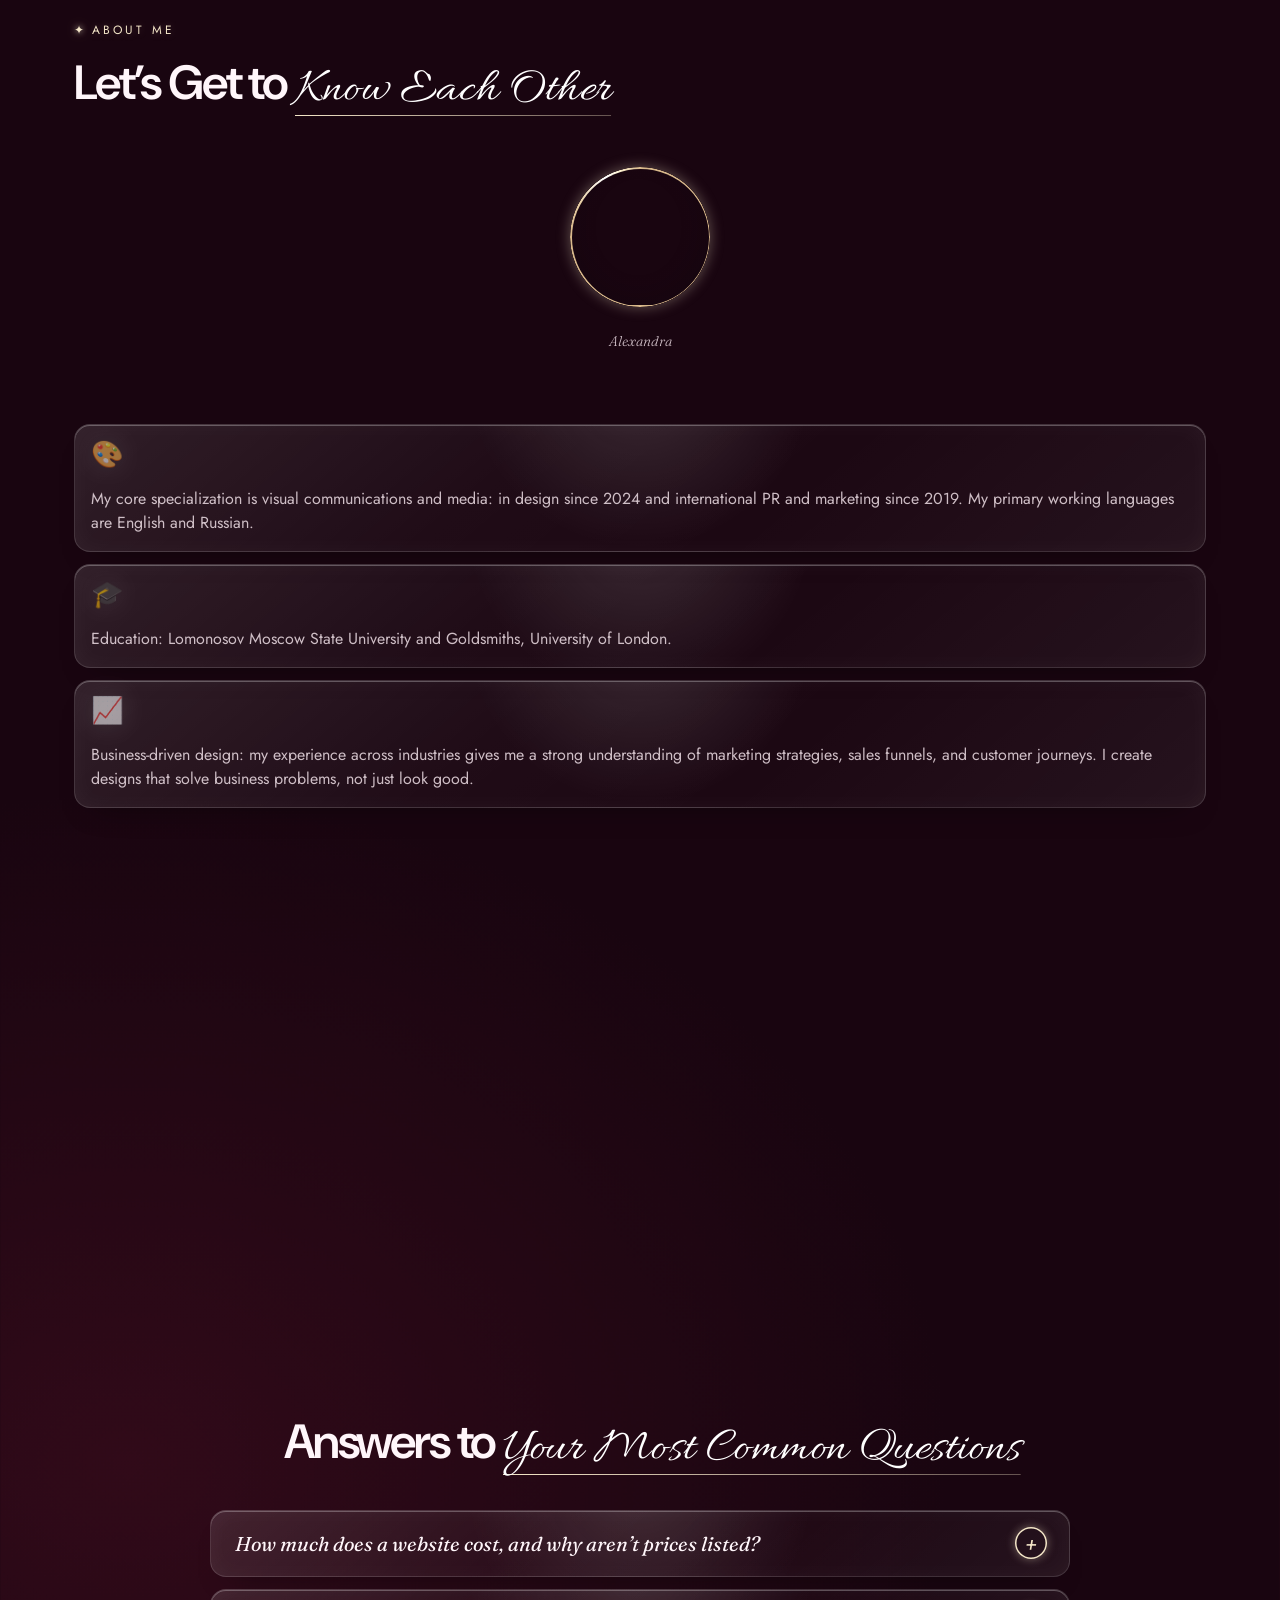
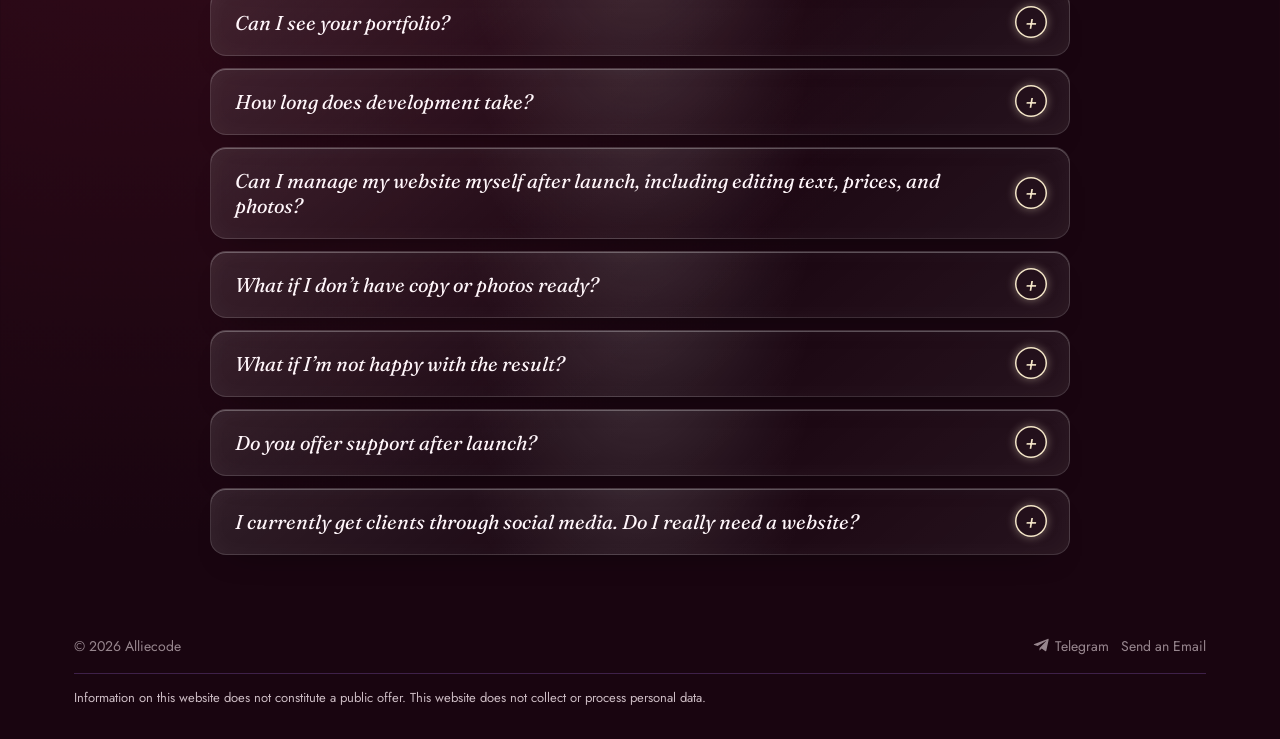
==== commit da3b65e6: "Add Italian localization to Alliecode" ====
--- a/en.html
+++ b/en.html
@@ -1,7 +1,7 @@
 <!DOCTYPE html>
 
 <html lang="en-US">
-<head><link rel="alternate" hreflang="ru" href="https://alyakacc.github.io/alliecode/"><link rel="alternate" hreflang="en-US" href="https://alyakacc.github.io/alliecode/en.html">
+<head><link rel="alternate" hreflang="ru" href="https://alyakacc.github.io/alliecode/"><link rel="alternate" hreflang="en-US" href="https://alyakacc.github.io/alliecode/en.html"><link rel="alternate" hreflang="it" href="https://alyakacc.github.io/alliecode/it.html">
 <meta charset="utf-8"/>
 <meta content="width=device-width,initial-scale=1,viewport-fit=cover" name="viewport"/>
 <meta content="only dark" name="color-scheme"/>
@@ -1522,7 +1522,7 @@
 <nav class="menu" id="menu"><a href="#services">Websites &amp; Services</a><a href="#how">My Process</a><a href="#about">About Me</a><a href="#faq">FAQ</a></nav>
 <div class="nav-act">
 </div>
-<div class="ac-lang"><a href="./" lang="ru">RU</a><span aria-current="page">EN</span></div><button aria-expanded="false" aria-label="Menu" class="burger" id="burger"><span></span><span></span></button>
+<div class="ac-lang"><a href="./" lang="ru">RU</a><span aria-current="page">EN</span><a href="./it.html" lang="it">IT</a></div><button aria-expanded="false" aria-label="Menu" class="burger" id="burger"><span></span><span></span></button>
 </div>
 </header>
 <script>(()=>{const h=document.getElementById("top");const measure=()=>document.documentElement.style.setProperty("--ac-header-height",h.offsetHeight+"px");measure();window.addEventListener("resize",measure,{passive:true});if(window.ResizeObserver)new ResizeObserver(measure).observe(h);const sync=()=>{h.dataset.headerScroll=window.scrollY>10?"yes":"no"};sync();window.addEventListener("scroll",sync,{passive:true});window.addEventListener("pageshow",sync);})();</script>
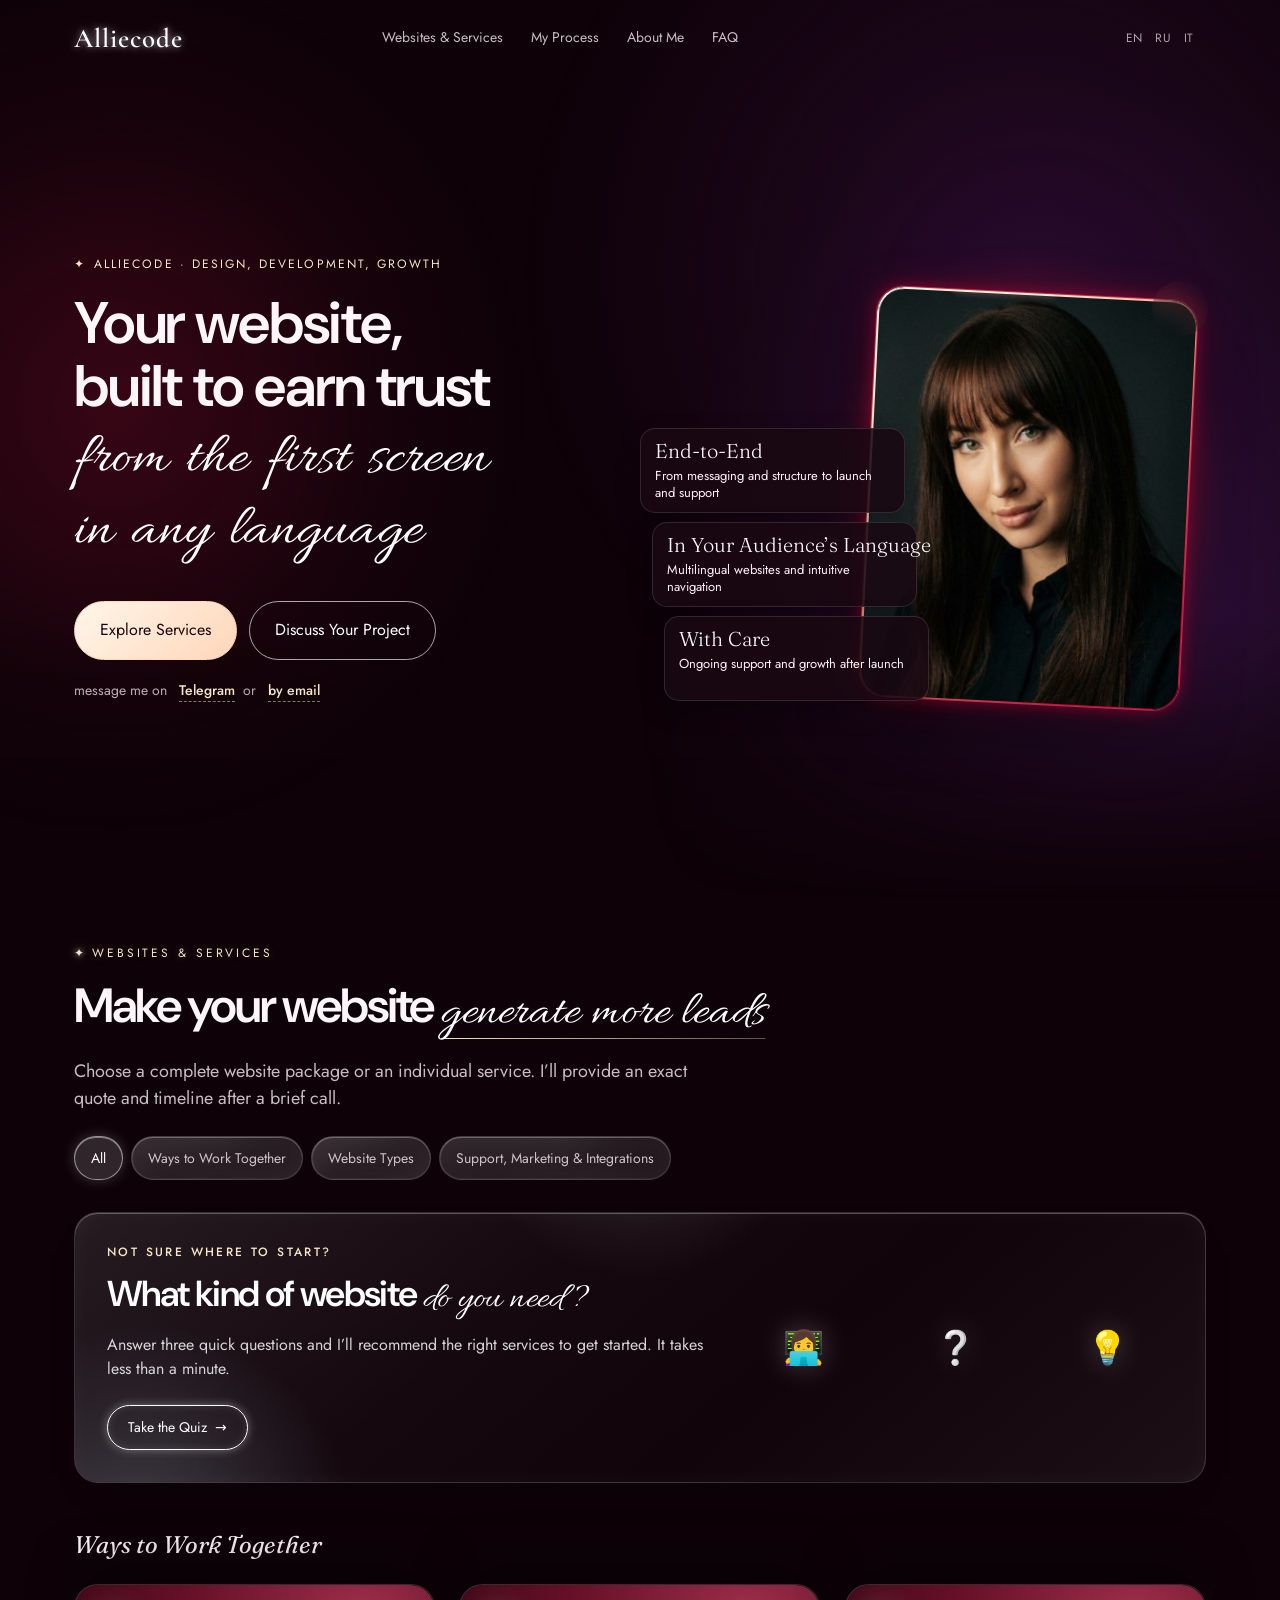
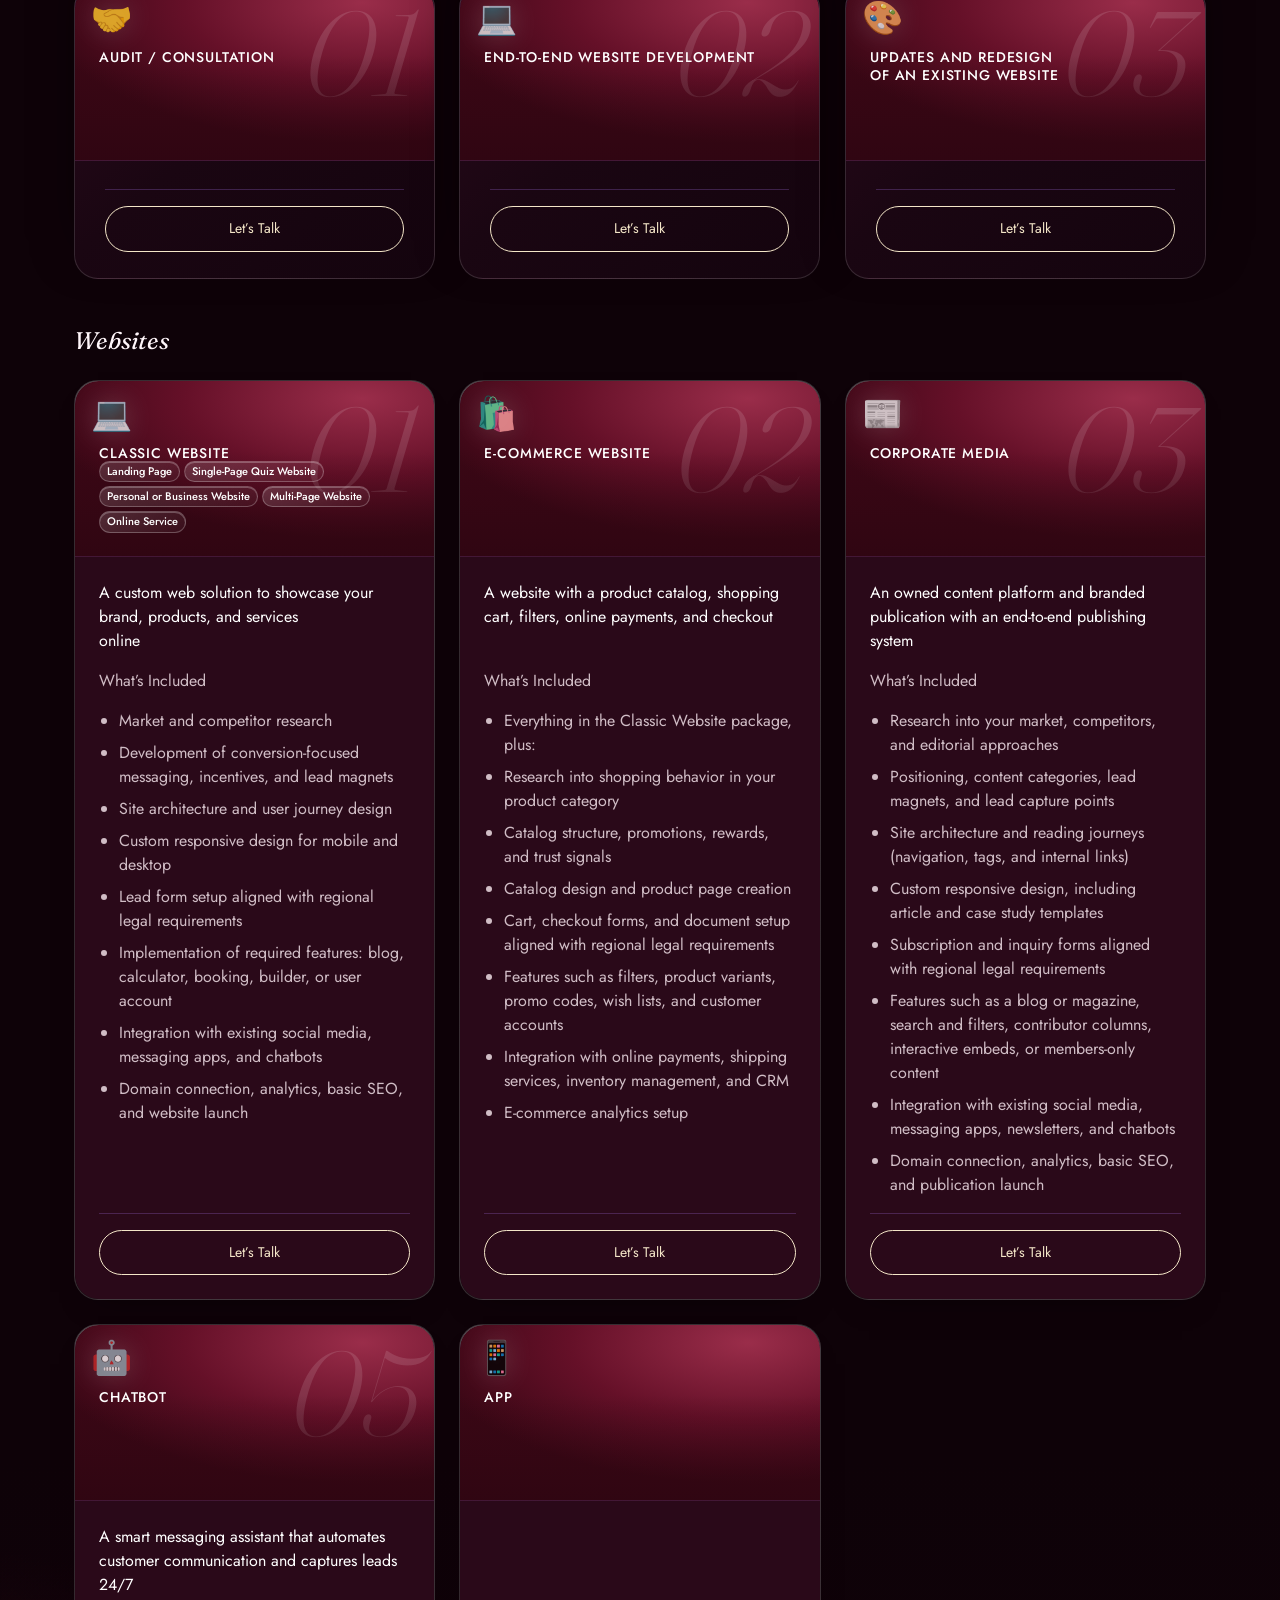
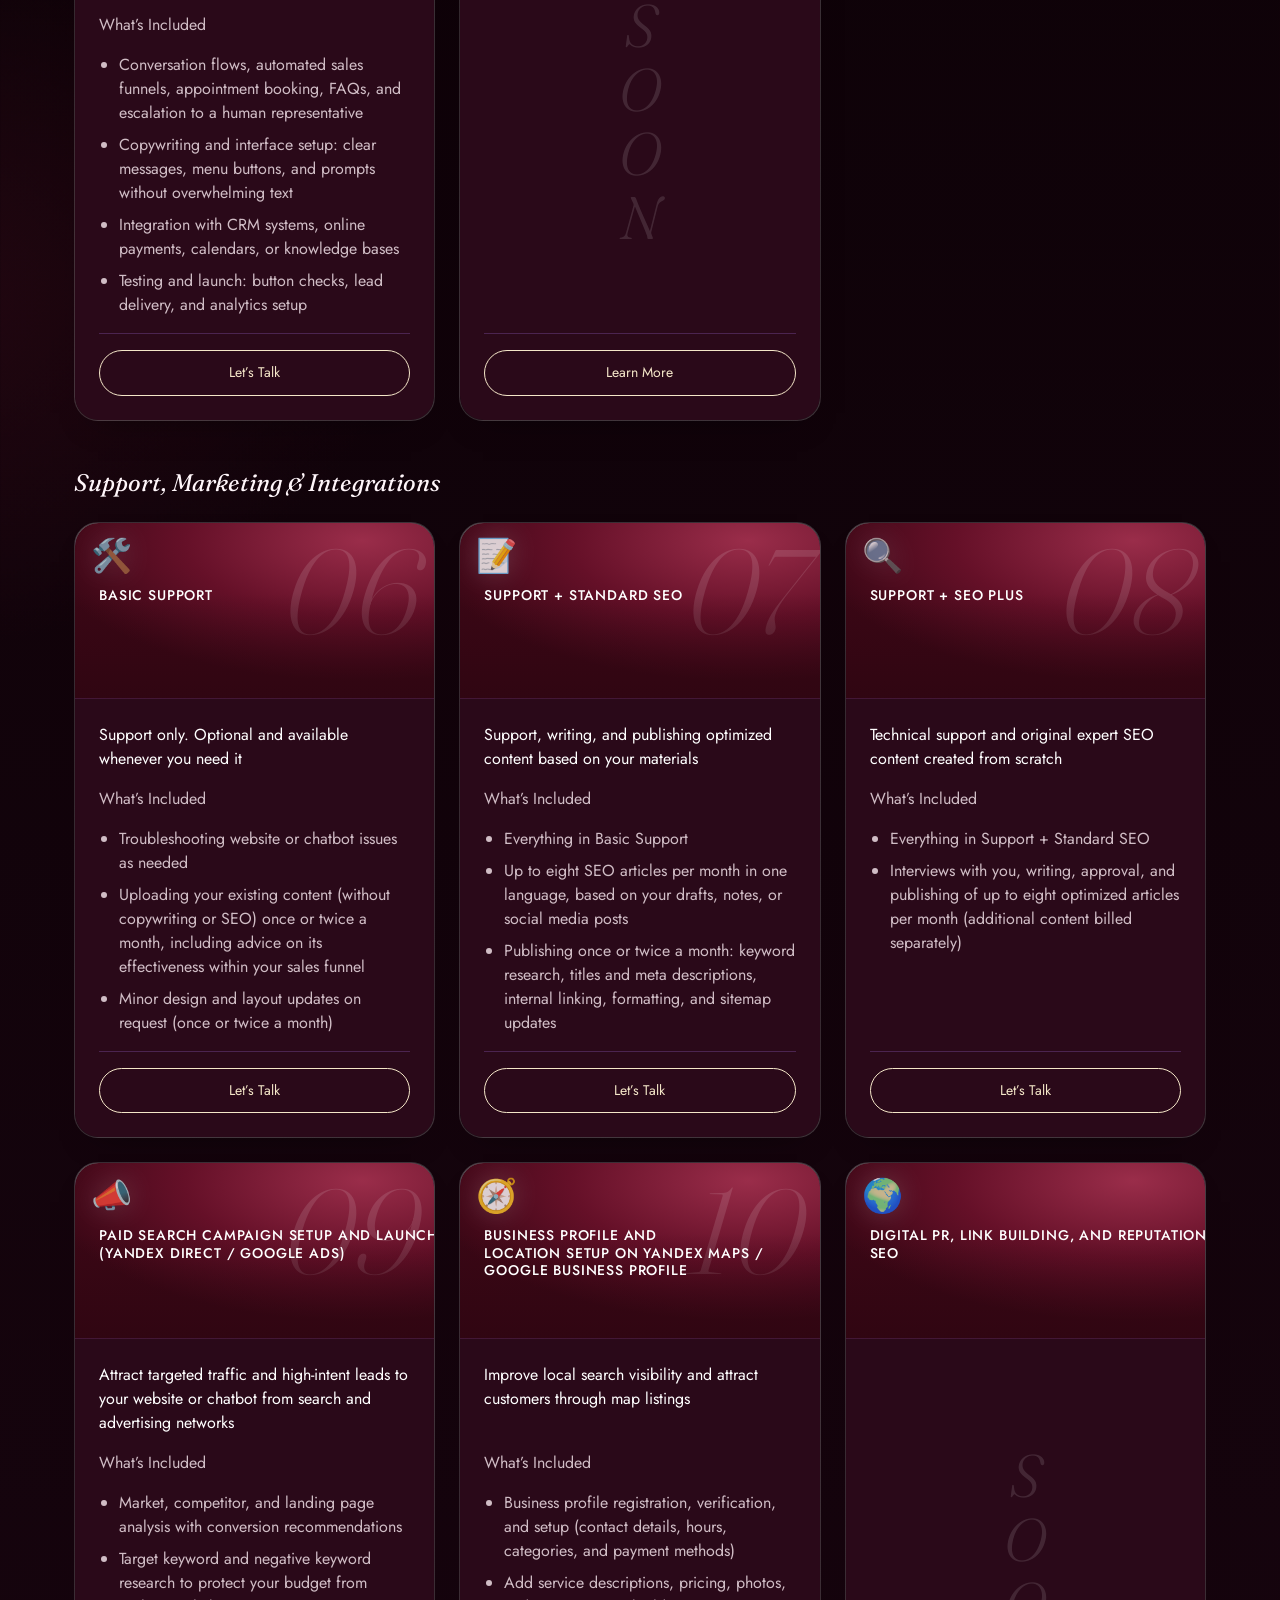
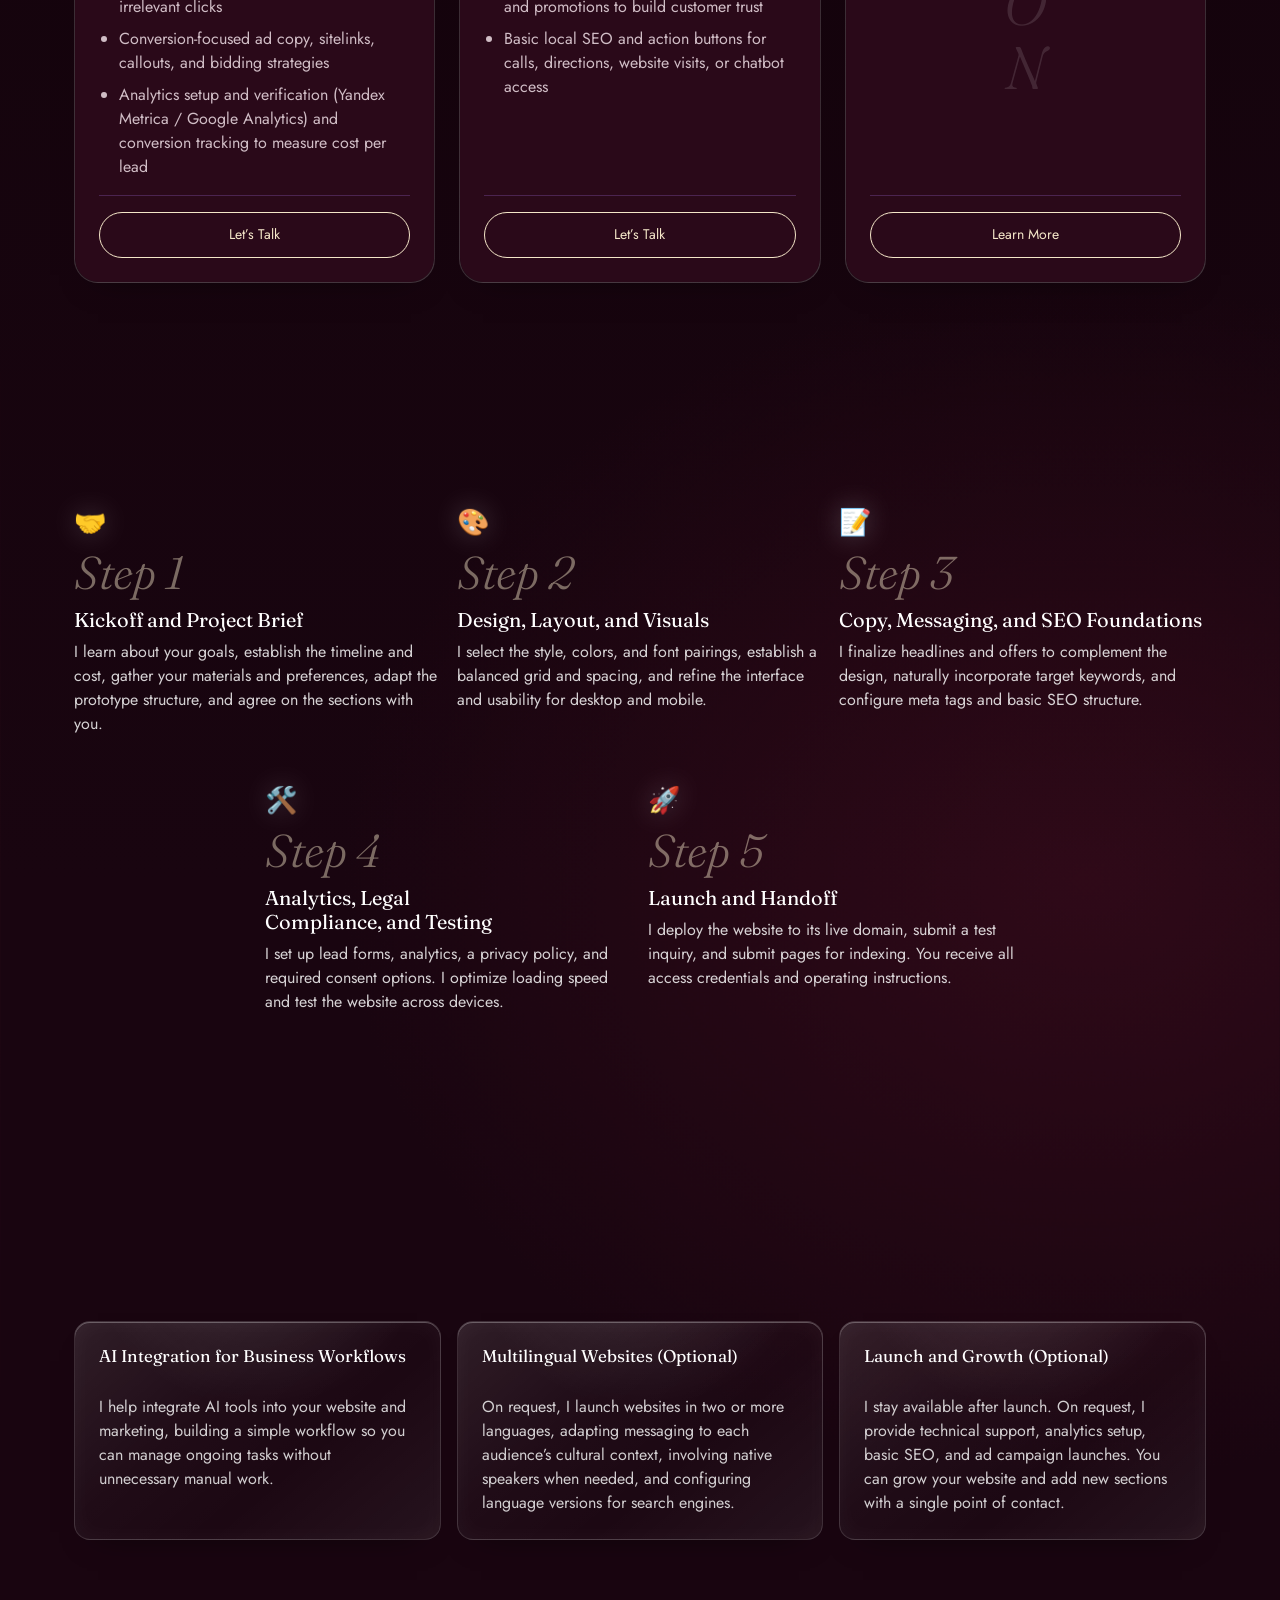
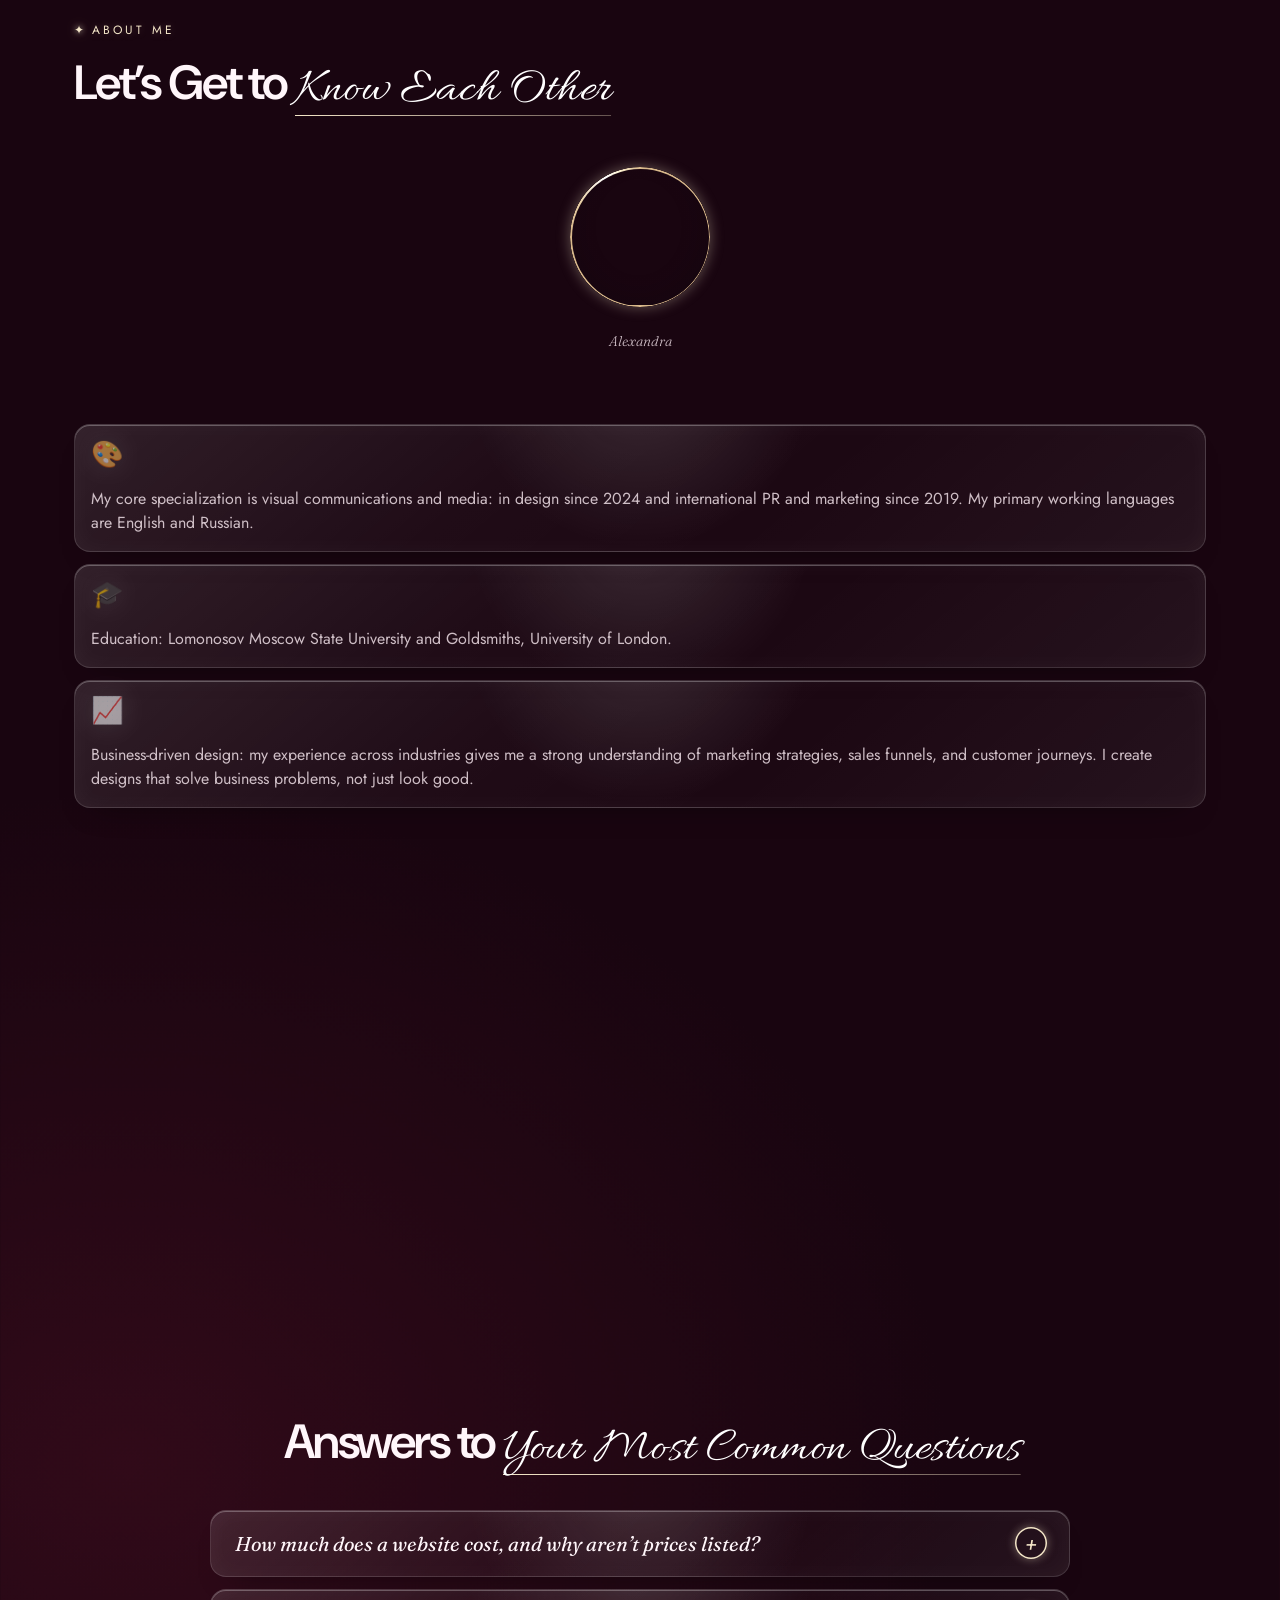
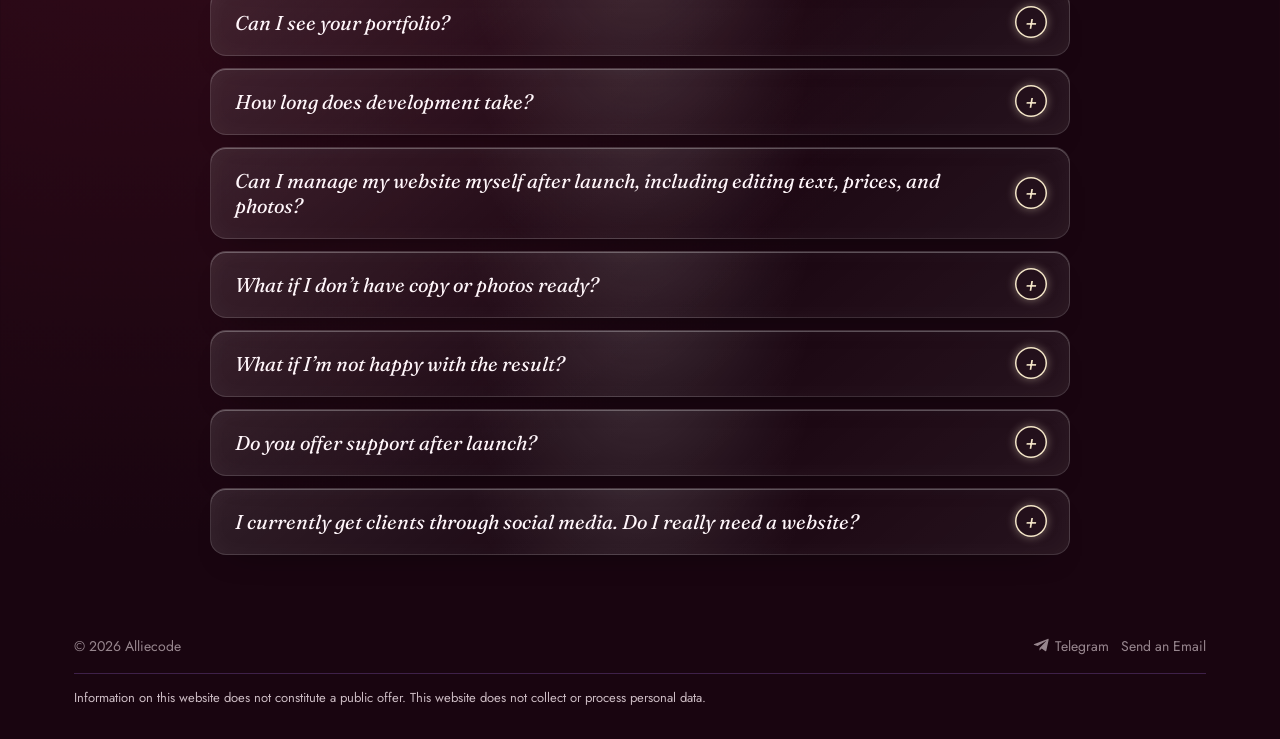
==== commit d2254d46: "Make English the default site language" ====
--- a/en.html
+++ b/en.html
@@ -1,7 +1,7 @@
 <!DOCTYPE html>
 
 <html lang="en-US">
-<head><link rel="alternate" hreflang="ru" href="https://alyakacc.github.io/alliecode/"><link rel="alternate" hreflang="en-US" href="https://alyakacc.github.io/alliecode/en.html"><link rel="alternate" hreflang="it" href="https://alyakacc.github.io/alliecode/it.html">
+<head><link rel="alternate" hreflang="ru" href="https://alyakacc.github.io/alliecode/ru.html"><link rel="alternate" hreflang="en-US" href="https://alyakacc.github.io/alliecode/"><link rel="alternate" hreflang="it" href="https://alyakacc.github.io/alliecode/it.html">
 <meta charset="utf-8"/>
 <meta content="width=device-width,initial-scale=1,viewport-fit=cover" name="viewport"/>
 <meta content="only dark" name="color-scheme"/>
@@ -1522,7 +1522,7 @@
 <nav class="menu" id="menu"><a href="#services">Websites &amp; Services</a><a href="#how">My Process</a><a href="#about">About Me</a><a href="#faq">FAQ</a></nav>
 <div class="nav-act">
 </div>
-<div class="ac-lang"><a href="./" lang="ru">RU</a><span aria-current="page">EN</span><a href="./it.html" lang="it">IT</a></div><button aria-expanded="false" aria-label="Menu" class="burger" id="burger"><span></span><span></span></button>
+<div class="ac-lang"><span aria-current="page">EN</span><a href="./ru.html" lang="ru">RU</a><a href="./it.html" lang="it">IT</a></div><button aria-expanded="false" aria-label="Menu" class="burger" id="burger"><span></span><span></span></button>
 </div>
 </header>
 <script>(()=>{const h=document.getElementById("top");const measure=()=>document.documentElement.style.setProperty("--ac-header-height",h.offsetHeight+"px");measure();window.addEventListener("resize",measure,{passive:true});if(window.ResizeObserver)new ResizeObserver(measure).observe(h);const sync=()=>{h.dataset.headerScroll=window.scrollY>10?"yes":"no"};sync();window.addEventListener("scroll",sync,{passive:true});window.addEventListener("pageshow",sync);})();</script>
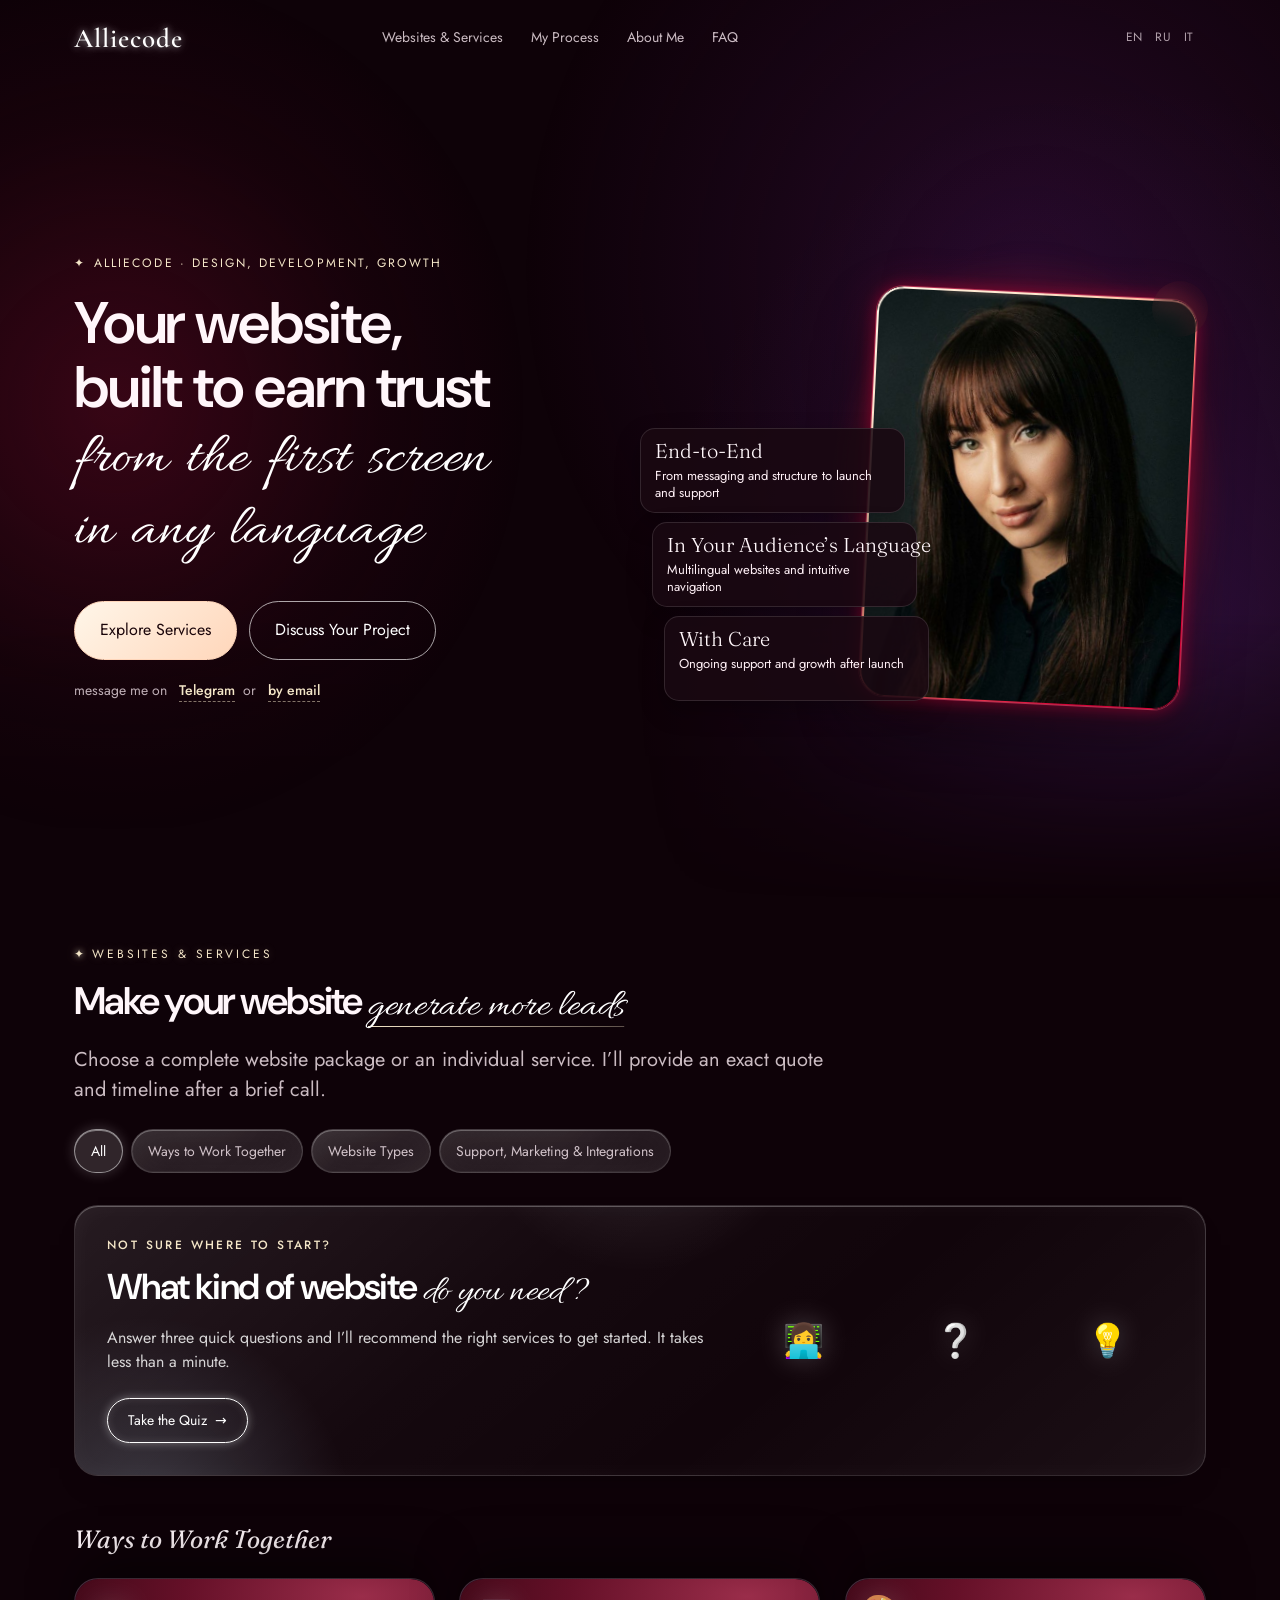
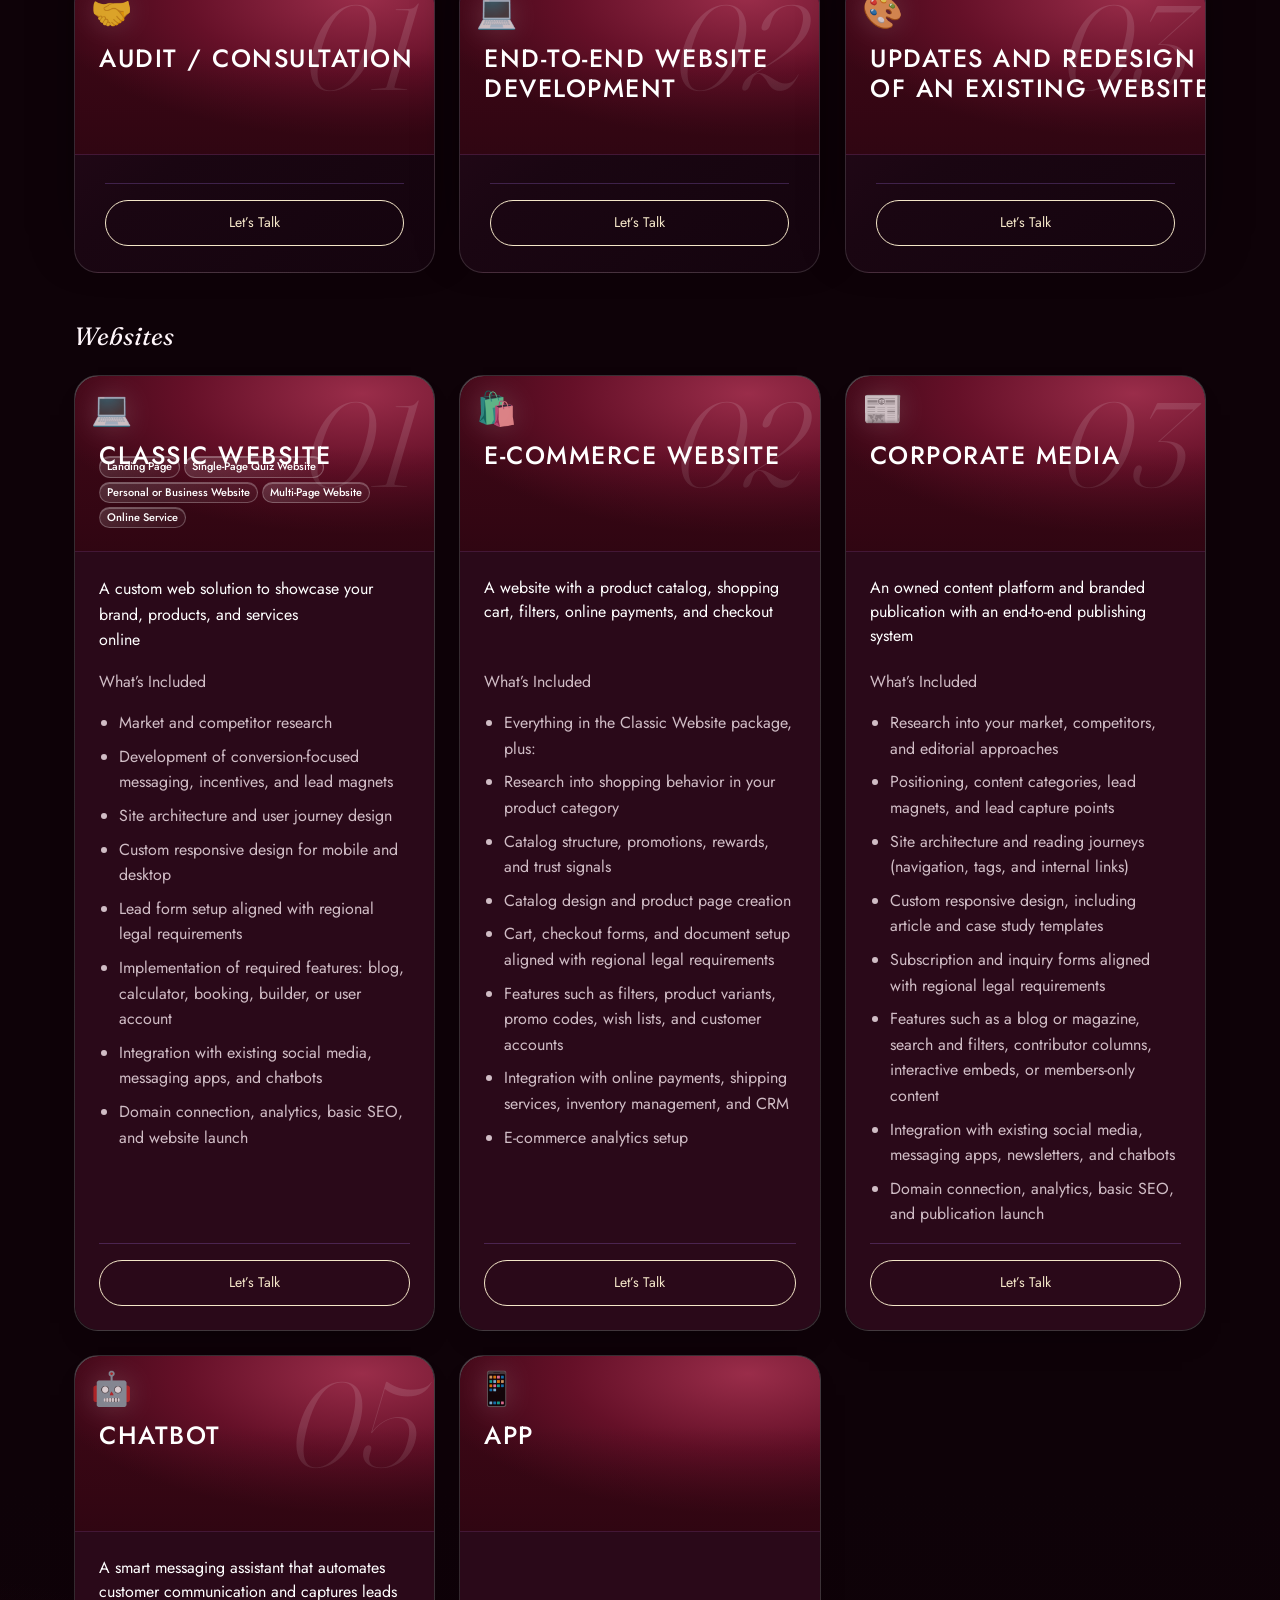
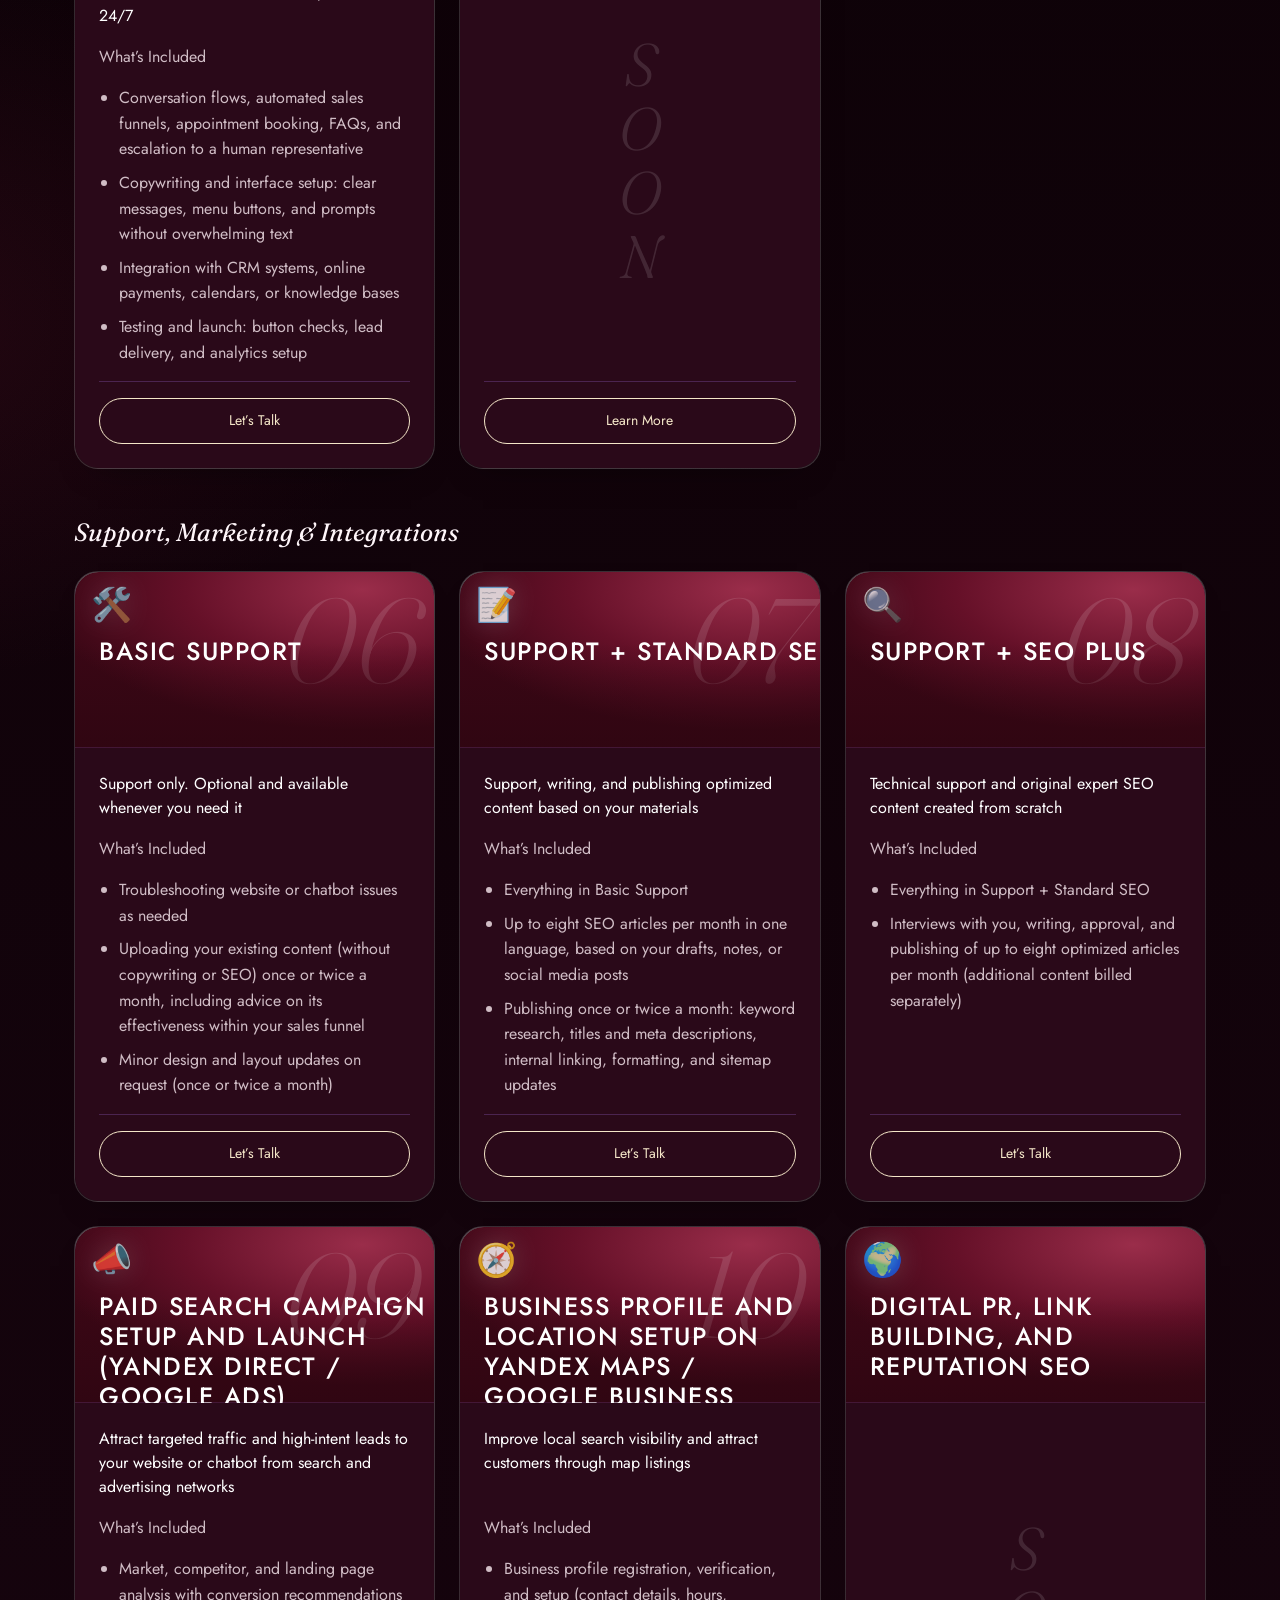
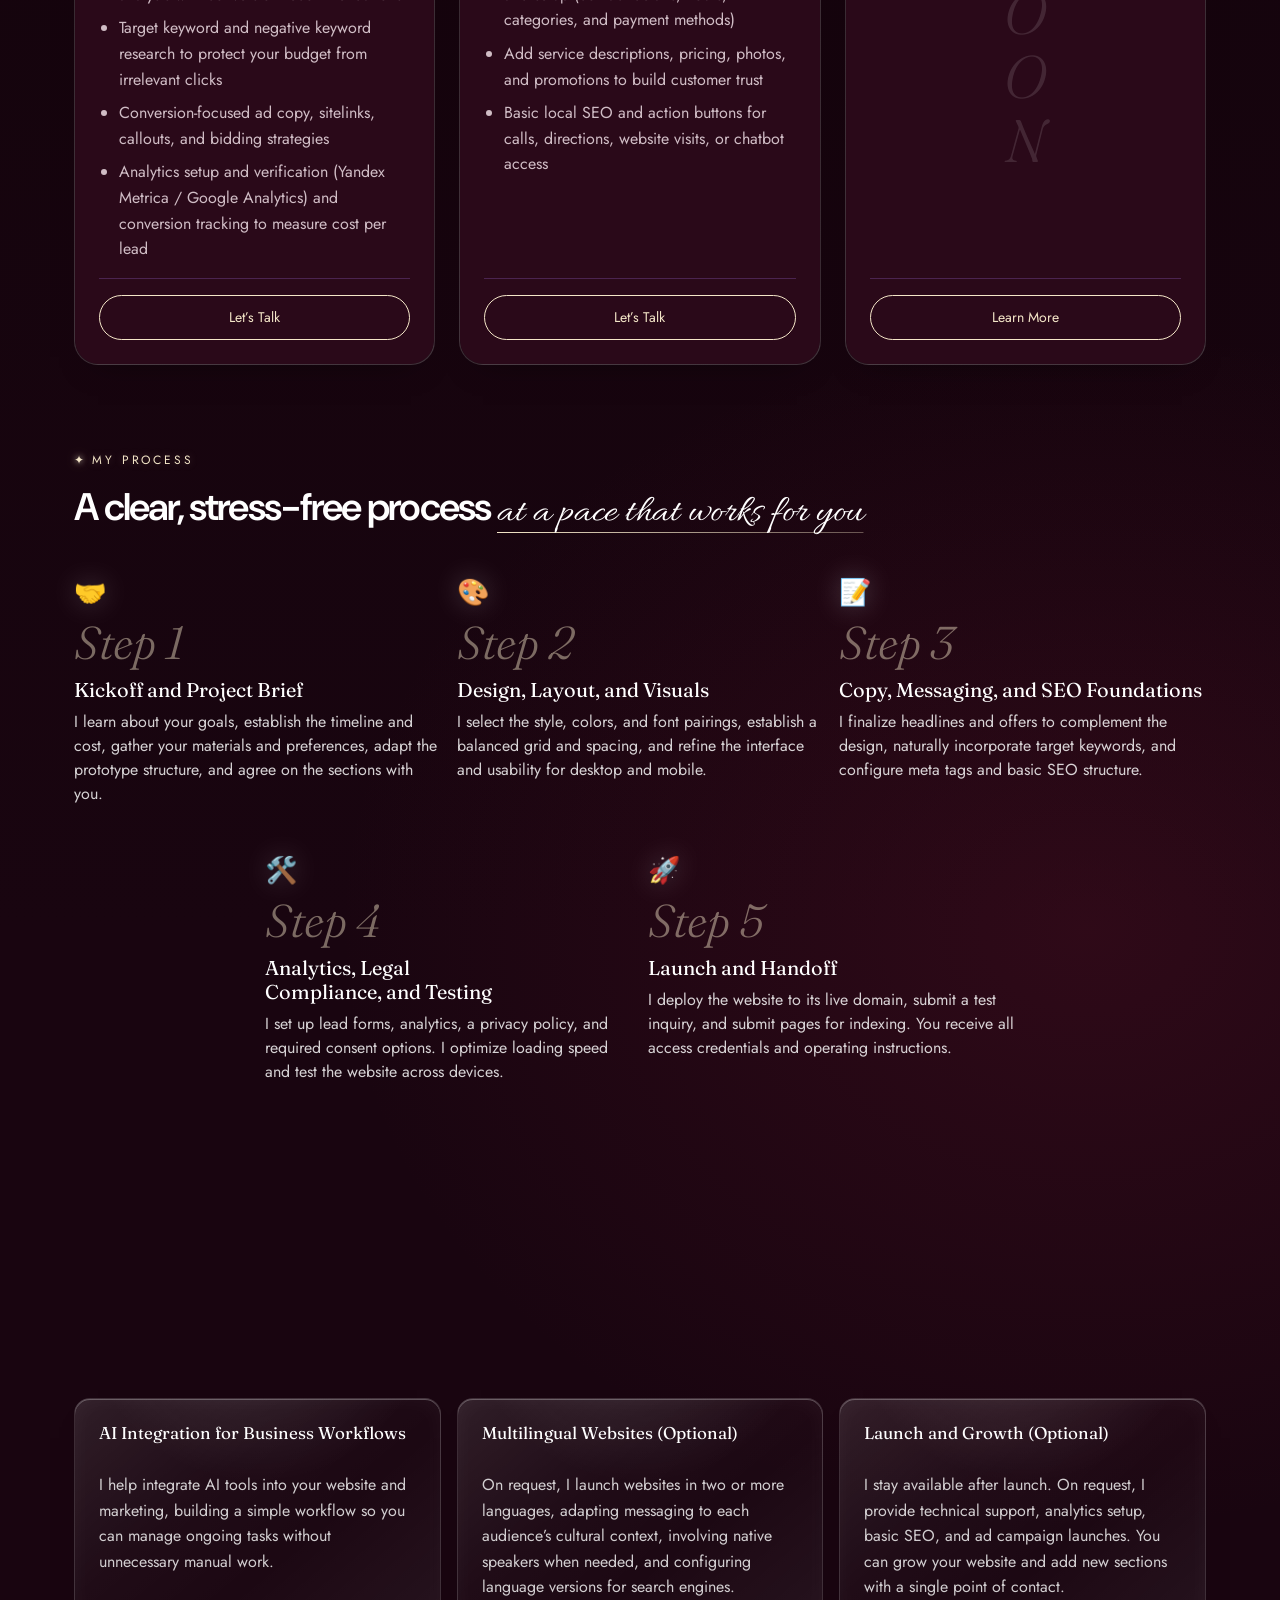
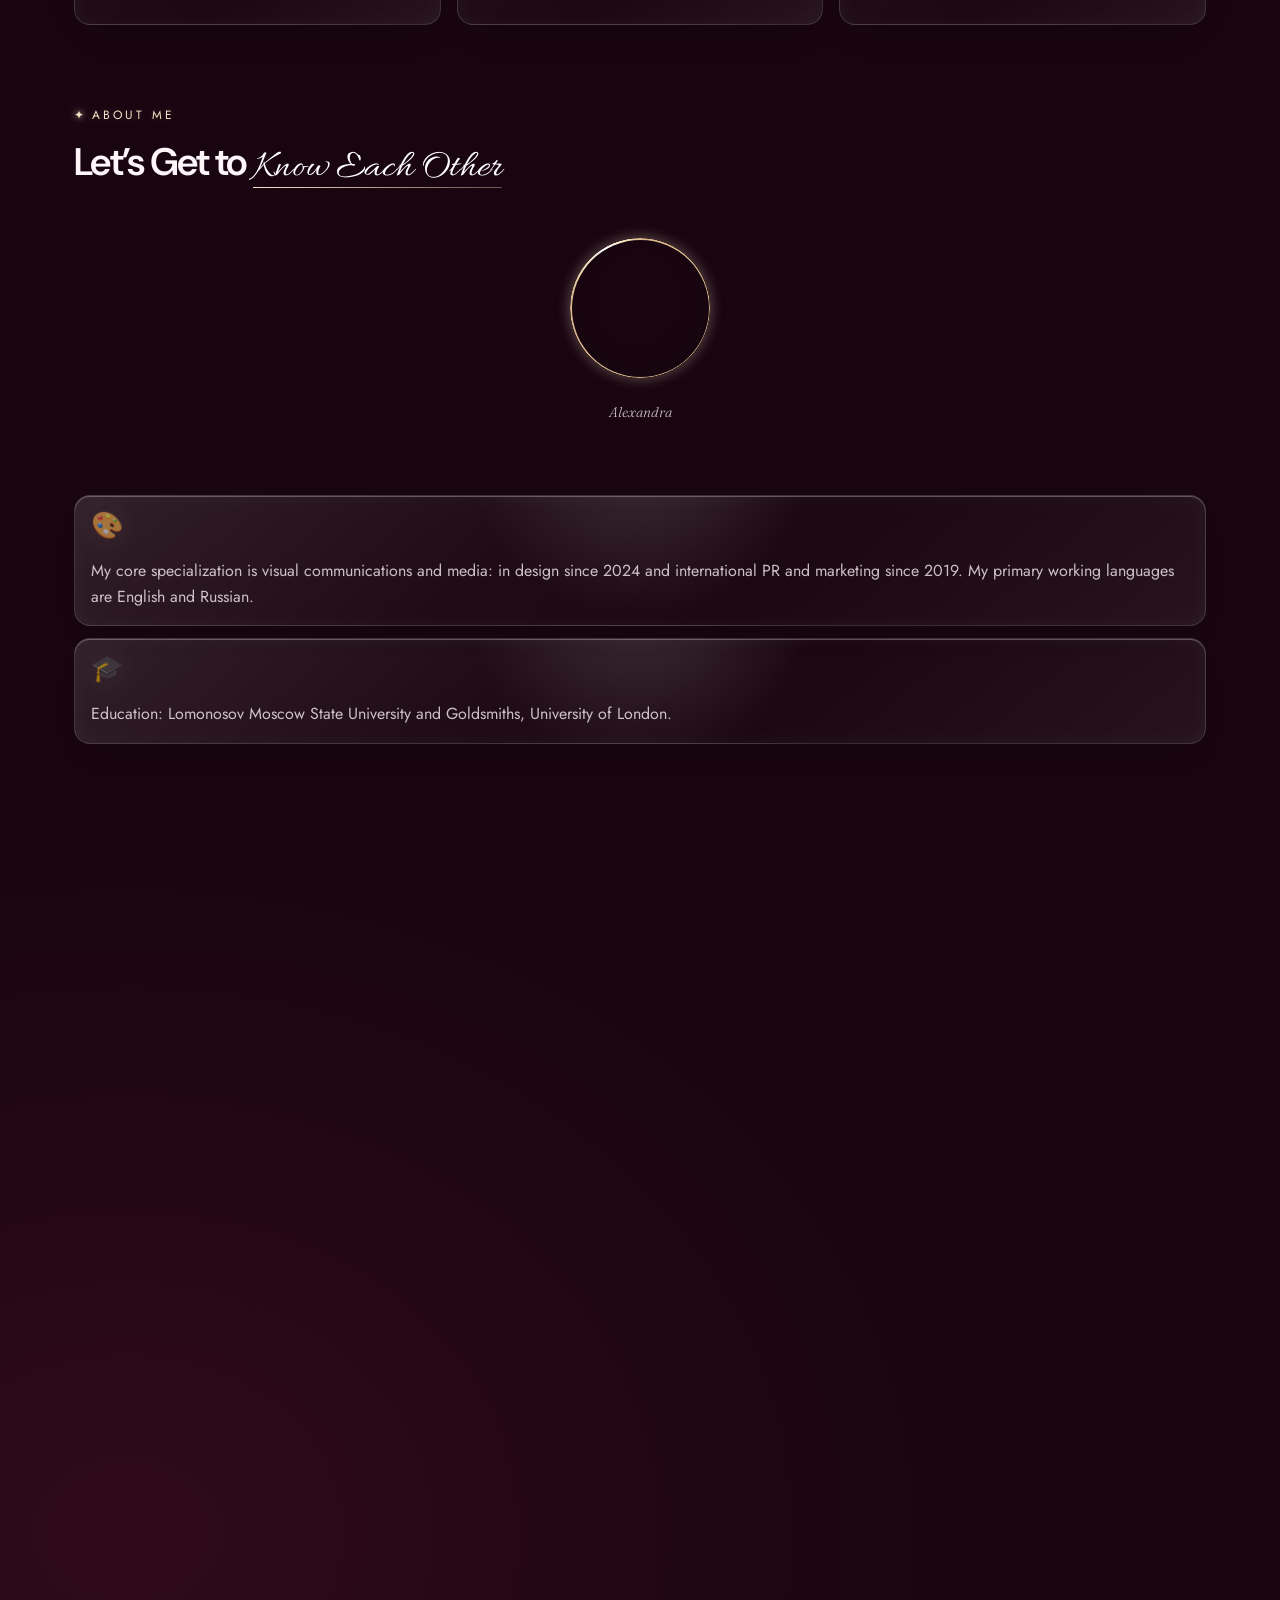
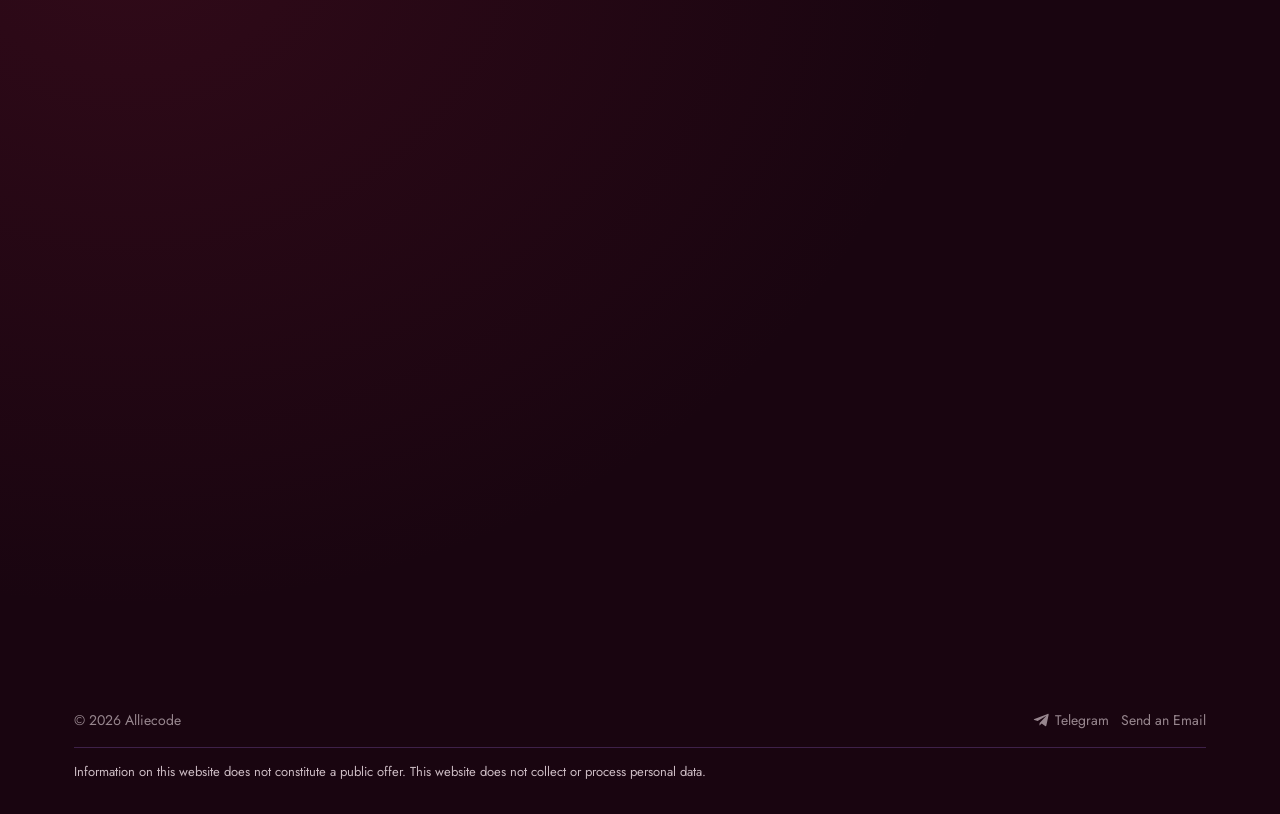
==== commit b68a9a59: "Complete UX/UI polish stage 1 — en.html" ====
--- a/en.html
+++ b/en.html
@@ -2196,5 +2196,20 @@
 .hero-v2 .editorial-visual .ph-card::before { display:none!important; }
 .hero-v2 .editorial-visual .ph-card img { filter:none!important; }
 </style>
-</body>
+<style id="ac-polish-foundation">/* Allie Novak — Final UX/UI Polish v1.0 / stage 1 */
+:root{--type-label:.75rem;--type-small:.875rem;--type-body:1rem;--type-lead:1.25rem;--type-h3:clamp(1.25rem,2vw,1.5625rem);--type-h2:clamp(1.5625rem,3vw,2.4414rem);--type-h1:clamp(2.25rem,4.2vw,3.875rem);--leading-body:1.6;--leading-heading:1.15;--measure:65ch;--section-space:80px;--ac-section-half:calc(var(--section-space)/2)}
+body{font-size:var(--type-body);line-height:var(--leading-body);font-weight:400}
+main :is(.lead,.section-intro,.sub){max-inline-size:var(--measure)}
+main :is(.route .body,.fact,details) p{line-height:var(--leading-body)}
+main h2{font-size:var(--type-h2);line-height:var(--leading-heading)}
+main h2 em{letter-spacing:normal}
+main .service-group>h3,main .step h3{font-size:var(--type-h3);line-height:1.2}
+#services .service-group .route .service-list{line-height:var(--leading-body)!important}
+#services .service-group .route .cover h3{font-size:var(--type-h3)!important;line-height:1.2!important}
+main>section:not(.hero){padding-block:var(--ac-section-half);margin-block:0}
+main>.hero.hero-v2{padding-bottom:var(--ac-section-half)}
+main>#services,footer#contact{padding-top:var(--ac-section-half)}
+@media(max-width:880px){:root{--section-space:64px}}
+@media(max-width:640px){:root{--section-space:48px;--type-lead:1rem;--type-h3:1.375rem}}
+</style></body>
 </html>
